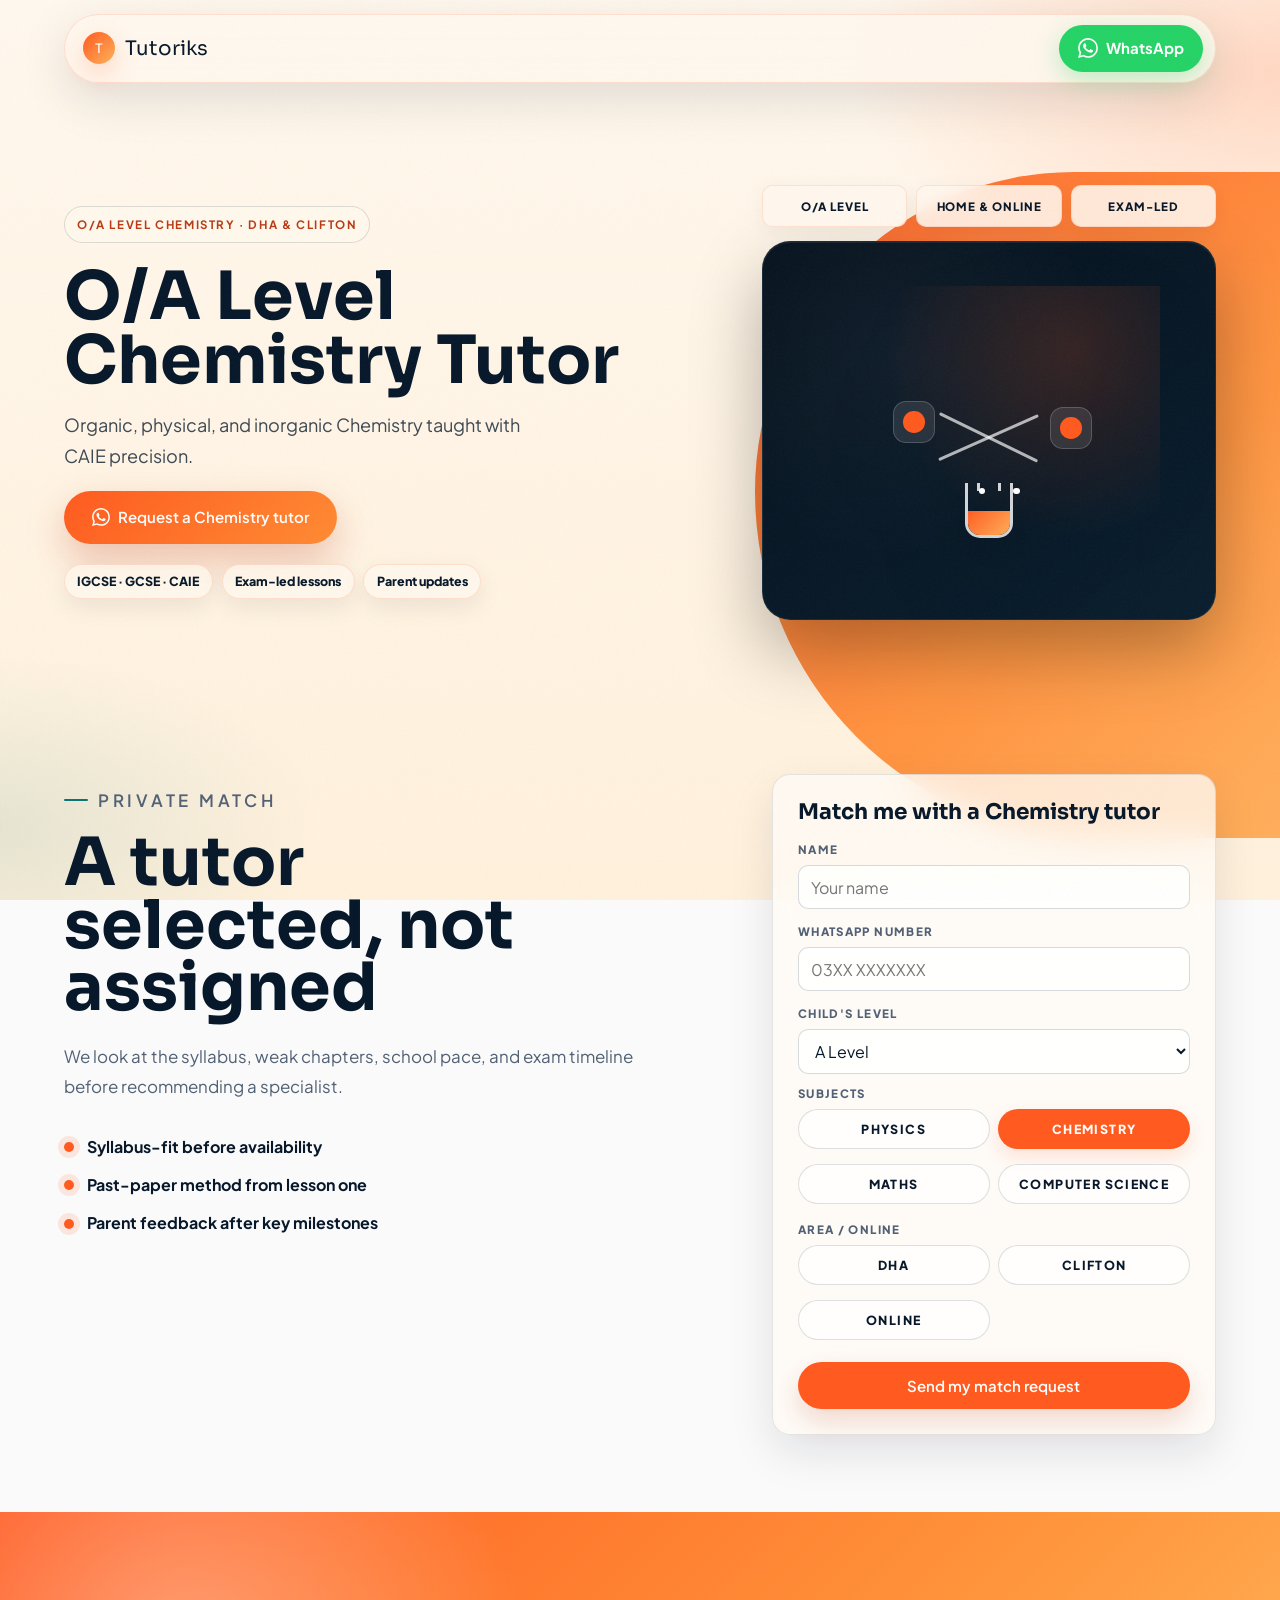
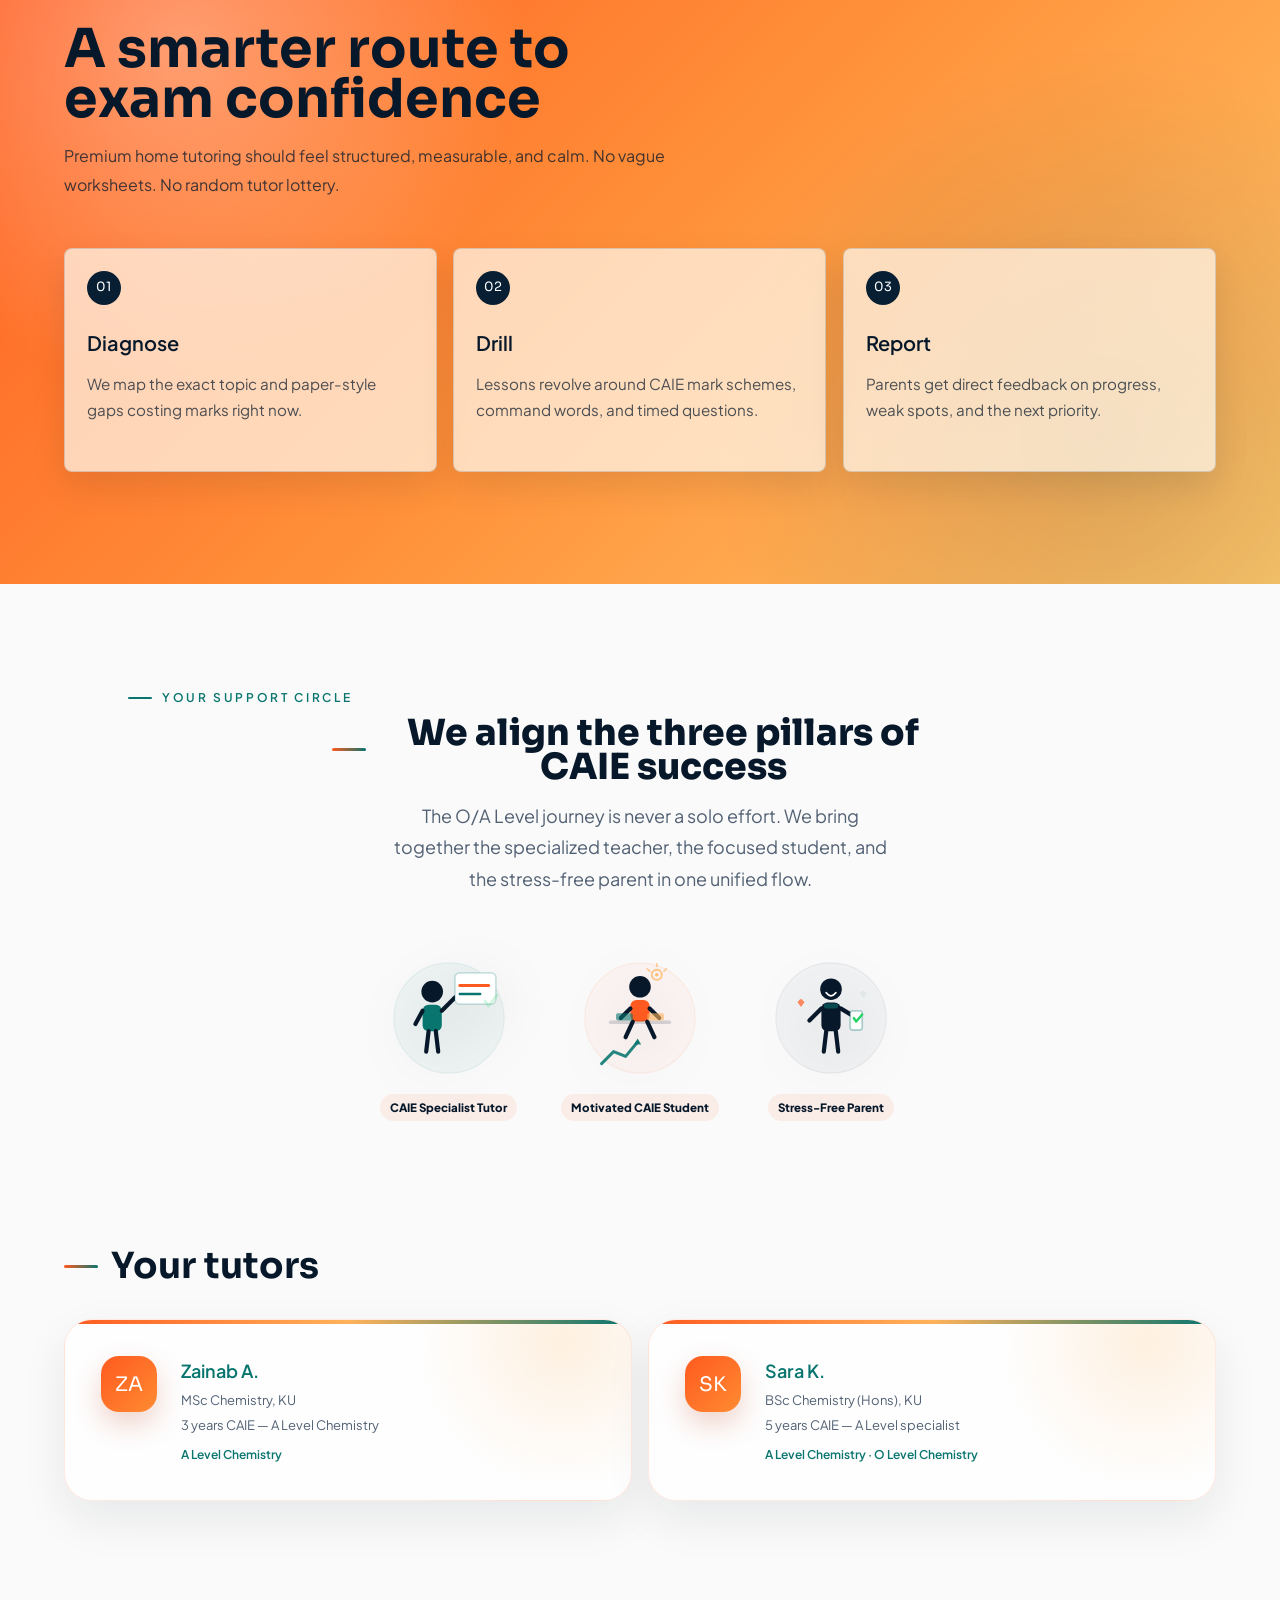
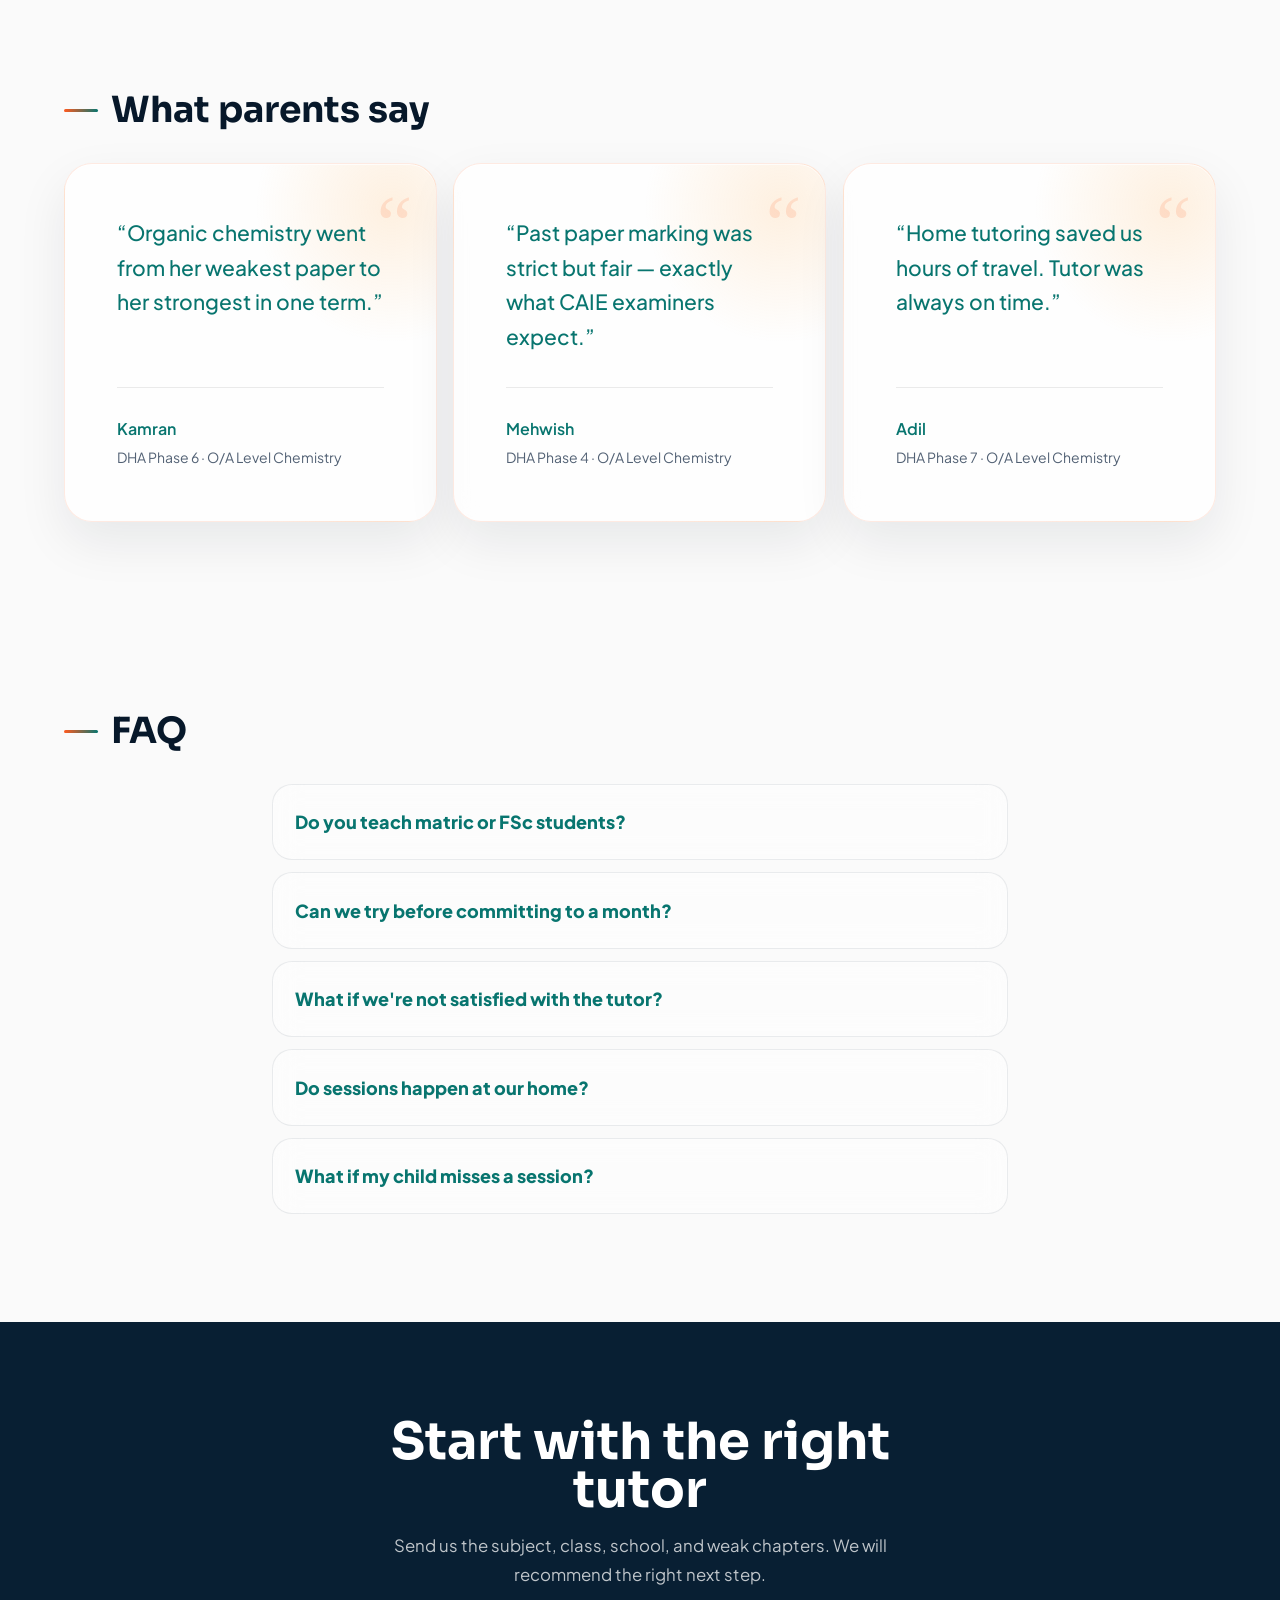
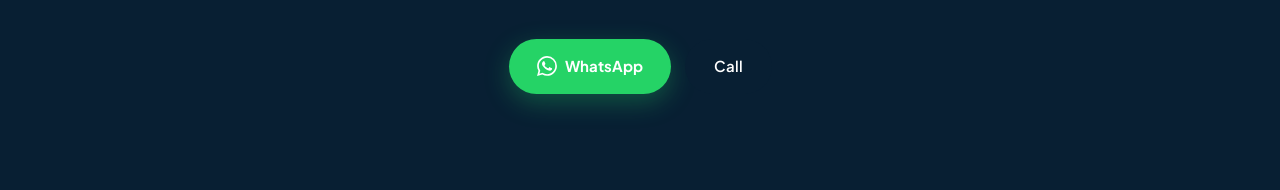
==== Project/lp/a-level-chemistry-dha/index.html @ a2e53290 "Add files via upload" ====
<!DOCTYPE html>
<html lang="en">
<head>
<meta charset="UTF-8">
<meta name="viewport" content="width=device-width, initial-scale=1.0, viewport-fit=cover">
<meta name="description" content="Cambridge-specialist home tutors for DHA and Clifton. Trial session available.">
<meta name="robots" content="noindex, nofollow">
<meta name="theme-color" content="#FF7A2F">
<title>O/A Level Chemistry Tutor in DHA &amp; Clifton | Tutoriks</title>
<link rel="preconnect" href="https://fonts.googleapis.com">
<link rel="preconnect" href="https://fonts.gstatic.com" crossorigin>
<link rel="preload" href="../../styles.css" as="style" fetchpriority="high">
<link rel="stylesheet" href="../../styles.css">
<link rel="preload" href="../../landing.css" as="style">
<link rel="stylesheet" href="../../landing.css">
<link rel="preload" as="style" href="https://fonts.googleapis.com/css2?family=Plus+Jakarta+Sans:wght@400;600;700&family=Sora:wght@700;800&display=swap">
<link rel="stylesheet" href="https://fonts.googleapis.com/css2?family=Plus+Jakarta+Sans:wght@400;600;700&family=Sora:wght@700;800&display=swap" media="print" onload="this.media='all'">
<noscript><link rel="stylesheet" href="https://fonts.googleapis.com/css2?family=Plus+Jakarta+Sans:wght@400;600;700&family=Sora:wght@700;800&display=swap"></noscript>
<script type="application/ld+json" id="schemaJson"></script>
</head>
<body class="lp" data-lp="a-level-chemistry-dha">

<header class="lp-header">
  <a href="../../Main.html">Tutoriks</a>
  <a href="#" class="btn btn-pill-white btn-wa-icon" data-wa><svg viewBox="0 0 24 24" xmlns="http://www.w3.org/2000/svg" width="18" height="18" fill="white" aria-hidden="true"><path d="M17.472 14.382c-.297-.149-1.758-.867-2.03-.967-.273-.099-.471-.148-.67.15-.197.297-.767.966-.94 1.164-.173.199-.347.223-.644.075-.297-.15-1.255-.463-2.39-1.475-.883-.788-1.48-1.761-1.653-2.059-.173-.297-.018-.458.13-.606.134-.133.298-.347.446-.52.149-.174.198-.298.298-.497.099-.198.05-.371-.025-.52-.075-.149-.669-1.612-.916-2.207-.242-.579-.487-.5-.669-.51-.173-.008-.371-.01-.57-.01-.198 0-.52.074-.792.372-.272.297-1.04 1.016-1.04 2.479 0 1.462 1.065 2.875 1.213 3.074.149.198 2.096 3.2 5.077 4.487.709.306 1.262.489 1.694.625.712.227 1.36.195 1.871.118.571-.085 1.758-.719 2.006-1.413.248-.694.248-1.289.173-1.413-.074-.124-.272-.198-.57-.347m-5.421 7.403h-.004a9.87 9.87 0 01-5.031-1.378l-.361-.214-3.741.982.998-3.648-.235-.374a9.86 9.86 0 01-1.51-5.26c.001-5.45 4.436-9.884 9.888-9.884 2.64 0 5.122 1.03 6.988 2.898a9.825 9.825 0 012.893 6.994c-.003 5.45-4.437 9.884-9.885 9.884m8.413-18.297A11.815 11.815 0 0012.05 0C5.495 0 .16 5.335.157 11.892c0 2.096.547 4.142 1.588 5.945L.057 24l6.305-1.654a11.882 11.882 0 005.683 1.448h.005c6.554 0 11.89-5.335 11.893-11.893a11.821 11.821 0 00-3.48-8.413Z"/></svg> WhatsApp</a>
</header>

<section class="lp-hero">
  <div class="lp-hero-art" aria-hidden="true">
    <div class="lp-hero-metrics"><span>O/A Level</span><span>Home &amp; Online</span><span>Exam-led</span></div>
    <div class="lp-hero-art-card">
    <span class="lp-hero-studio lp-hero-studio--chemistry">
      <span class="studio-board">
        <span class="chem-card chem-card--one"></span>
        <span class="chem-card chem-card--two"></span>
        <span class="chem-bond-line chem-bond-line--one"></span>
        <span class="chem-bond-line chem-bond-line--two"></span>
        <span class="chem-flask-modern"><span></span></span>
        <span class="chem-bubble-modern chem-bubble-modern--one"></span>
        <span class="chem-bubble-modern chem-bubble-modern--two"></span>
    </span>
  </div>
    </span>
  </div>
  <div class="lp-hero-copy">
  <p class="lp-kicker">O/A Level Chemistry · DHA &amp; Clifton</p>
  <h1>O/A Level Chemistry Tutor</h1>
  <p class="lede">Organic, physical, and inorganic Chemistry taught with CAIE precision.</p>
  <a href="#" class="btn btn-whatsapp" data-wa>Request a Chemistry tutor</a>
  <ul class="trust-bullets">
    <li>IGCSE · GCSE · CAIE</li>
    <li>Exam-led lessons</li>
    <li>Parent updates</li>
  </ul>
  </div>
</section>

<div class="container lp-match">
  <div class="lp-match-copy">
    <p class="eyebrow">Private match</p>
    <h2>A tutor selected, not assigned</h2>
    <p>We look at the syllabus, weak chapters, school pace, and exam timeline before recommending a specialist.</p>
    <div class="lp-signal-list">
      <span>Syllabus-fit before availability</span>
      <span>Past-paper method from lesson one</span>
      <span>Parent feedback after key milestones</span>
    </div>
  </div>
  <form class="lead-form" id="leadForm" aria-label="Get matched">
    <h2>Match me with a Chemistry tutor</h2>
    <label for="name">Name</label>
    <input type="text" id="name" name="name" required autocomplete="name" placeholder="Your name">
    <label for="phone">WhatsApp number</label>
    <input type="tel" id="phone" name="phone" required autocomplete="tel" placeholder="03XX XXXXXXX">
    <label for="level">Child's level</label>
    <select id="level" name="level" required>
      <option value="">Select level</option>
      <option value="O Level">O Level</option>
      <option value="A Level" selected>A Level</option>
    </select>
    <label for="subject">Subject</label>
    <input type="text" id="subject" name="subject" value="O/A Level Chemistry" readonly autocomplete="off">
    <label for="service_area">Area</label>
    <input type="text" id="service_area" name="service_area" value="DHA" readonly autocomplete="off">
    <button type="submit" class="btn btn-whatsapp">Send my match request</button>
  </form>
</div>

<section class="lp-method">
  <div class="lp-method-inner">
    <h2>A smarter route to exam confidence</h2>
    <p>Premium home tutoring should feel structured, measurable, and calm. No vague worksheets. No random tutor lottery.</p>
    <div class="lp-method-grid">
      <article class="lp-method-card"><span>01</span><h3>Diagnose</h3><p>We map the exact topic and paper-style gaps costing marks right now.</p></article>
      <article class="lp-method-card"><span>02</span><h3>Drill</h3><p>Lessons revolve around CAIE mark schemes, command words, and timed questions.</p></article>
      <article class="lp-method-card"><span>03</span><h3>Report</h3><p>Parents get direct feedback on progress, weak spots, and the next priority.</p></article>
    </div>
  </div>
</section>


  <section class="lp-section lp-team-trust" style="padding-bottom: 0;">
    <div class="container center">
      <p class="eyebrow" style="text-align: center; margin-bottom: 0.5rem;">Your Support Circle</p>
      <h2 class="display display--section-sm" style="text-align: center; max-width: 22ch; margin: 0 auto 1rem;">We align the three pillars of CAIE success</h2>
      <p class="lede" style="text-align: center; max-width: 32rem; margin: 0 auto;">The O/A Level journey is never a solo effort. We bring together the specialized teacher, the focused student, and the stress-free parent in one unified flow.</p>
      
      <!-- Beautiful Animated SVG Character Lineup -->
      <div class="lp-character-lineup">
        <div class="char-wrapper char-tutor">
          <svg class="char-svg char-svg--tutor" viewBox="0 0 100 100" xmlns="http://www.w3.org/2000/svg">
  <circle cx="50" cy="50" r="46" fill="rgba(8,117,111,0.05)" stroke="rgba(8,117,111,0.08)" stroke-width="1"/>
  <!-- Head -->
  <circle cx="36" cy="28" r="9" fill="#07182A"/>
  <!-- Body -->
  <rect x="28" y="39" width="16" height="22" rx="5" fill="#08756F"/>
  <!-- Legs -->
  <line x1="33" y1="61" x2="31" y2="78" stroke="#07182A" stroke-width="3.5" stroke-linecap="round"/>
  <line x1="39" y1="61" x2="41" y2="78" stroke="#07182A" stroke-width="3.5" stroke-linecap="round"/>
  <!-- Left arm relaxed -->
  <line x1="28" y1="44" x2="22" y2="55" stroke="#07182A" stroke-width="3.5" stroke-linecap="round"/>
  <!-- Right arm pointing at board -->
  <line x1="44" y1="44" x2="55" y2="33" stroke="#07182A" stroke-width="3.5" stroke-linecap="round"/>
  <!-- Floating whiteboard -->
  <rect x="55" y="15" width="34" height="26" rx="4" fill="white" stroke="rgba(8,117,111,0.2)" stroke-width="1.5">
    <animate attributeName="y" values="15;12;15" dur="4s" repeatCount="indefinite"/>
  </rect>
  <!-- Writing line 1 animating -->
  <line x1="59" y1="23" x2="59" y2="23" stroke="#FF5A1F" stroke-width="2.5" stroke-linecap="round">
    <animate attributeName="x2" values="59;83;83;59" dur="3s" repeatCount="indefinite"/>
  </line>
  <!-- Writing line 2 animating -->
  <line x1="59" y1="30" x2="59" y2="30" stroke="#08756F" stroke-width="2" stroke-linecap="round">
    <animate attributeName="x2" values="59;76;76;59" dur="4s" repeatCount="indefinite"/>
  </line>
  <!-- Checkmark appearing -->
  <path d="M80,36 L83,40 L90,31" fill="none" stroke="#25D366" stroke-width="2.5" stroke-linecap="round" stroke-linejoin="round">
    <animate attributeName="opacity" values="0;0;0;1;1;0" dur="4s" repeatCount="indefinite"/>
  </path>
</svg>
          <span class="char-label">CAIE Specialist Tutor</span>
        </div>
        <div class="char-wrapper char-student">
          <svg class="char-svg char-svg--student" viewBox="0 0 100 100" xmlns="http://www.w3.org/2000/svg">
  <circle cx="50" cy="50" r="46" fill="rgba(255,90,31,0.04)" stroke="rgba(255,90,31,0.08)" stroke-width="1"/>
  <!-- Head -->
  <circle cx="50" cy="24" r="9" fill="#07182A"/>
  <!-- Body sitting -->
  <rect x="42" y="35" width="16" height="18" rx="5" fill="#FF5A1F"/>
  <!-- Seated legs -->
  <path d="M44,53 L38,66" stroke="#07182A" stroke-width="3.5" stroke-linecap="round" fill="none"/>
  <path d="M56,53 L62,66" stroke="#07182A" stroke-width="3.5" stroke-linecap="round" fill="none"/>
  <!-- Arms to desk -->
  <line x1="42" y1="42" x2="34" y2="50" stroke="#07182A" stroke-width="3.5" stroke-linecap="round"/>
  <line x1="58" y1="42" x2="66" y2="50" stroke="#07182A" stroke-width="3.5" stroke-linecap="round"/>
  <!-- Desk surface -->
  <rect x="24" y="52" width="52" height="3" rx="1.5" fill="#07182A" opacity="0.15"/>
  <!-- Book on desk -->
  <rect x="30" y="46" width="14" height="6" rx="1.5" fill="#08756F" opacity="0.6"/>
  <rect x="56" y="46" width="14" height="6" rx="1.5" fill="#FFB25A" opacity="0.6"/>
  <!-- Rising graph arrow -->
  <path d="M18,88 L28,78 L38,82 L48,70" fill="none" stroke="#08756F" stroke-width="2.5" stroke-linecap="round" stroke-linejoin="round">
    <animate attributeName="opacity" values="0.3;1;0.3" dur="3s" repeatCount="indefinite"/>
  </path>
  <polygon points="48,67 51,72 45,72" fill="#08756F">
    <animate attributeName="opacity" values="0.3;1;0.3" dur="3s" repeatCount="indefinite"/>
  </polygon>
  <!-- Lightbulb spark above head -->
  <circle cx="64" cy="14" r="4" fill="none" stroke="#FFB25A" stroke-width="1.5">
    <animate attributeName="r" values="3;5;3" dur="2.5s" repeatCount="indefinite"/>
    <animate attributeName="opacity" values="0.3;1;0.3" dur="2.5s" repeatCount="indefinite"/>
  </circle>
  <circle cx="64" cy="14" r="1.5" fill="#FFB25A">
    <animate attributeName="opacity" values="0.5;1;0.5" dur="2.5s" repeatCount="indefinite"/>
  </circle>
  <!-- Tiny sparkle rays -->
  <line x1="64" y1="7" x2="64" y2="5" stroke="#FFB25A" stroke-width="1.5" stroke-linecap="round">
    <animate attributeName="opacity" values="0;1;0" dur="2.5s" repeatCount="indefinite"/>
  </line>
  <line x1="70" y1="11" x2="72" y2="9" stroke="#FFB25A" stroke-width="1.5" stroke-linecap="round">
    <animate attributeName="opacity" values="0;1;0" dur="2.5s" repeatCount="indefinite"/>
  </line>
  <line x1="58" y1="11" x2="56" y2="9" stroke="#FFB25A" stroke-width="1.5" stroke-linecap="round">
    <animate attributeName="opacity" values="0;1;0" dur="2.5s" repeatCount="indefinite"/>
  </line>
</svg>
          <span class="char-label">Motivated CAIE Student</span>
        </div>
        <div class="char-wrapper char-parent">
          <svg class="char-svg char-svg--parent" viewBox="0 0 100 100" xmlns="http://www.w3.org/2000/svg">
  <circle cx="50" cy="50" r="46" fill="rgba(8,31,51,0.04)" stroke="rgba(8,31,51,0.06)" stroke-width="1"/>
  <!-- Head -->
  <circle cx="50" cy="26" r="9" fill="#07182A"/>
  <!-- Smile -->
  <path d="M46,29 Q50,34 54,29" fill="none" stroke="white" stroke-width="1.5" stroke-linecap="round"/>
  <!-- Body -->
  <rect x="42" y="37" width="16" height="24" rx="5" fill="#07182A"/>
  <!-- Legs -->
  <line x1="46" y1="61" x2="44" y2="78" stroke="#07182A" stroke-width="3.5" stroke-linecap="round"/>
  <line x1="54" y1="61" x2="56" y2="78" stroke="#07182A" stroke-width="3.5" stroke-linecap="round"/>
  <!-- Left arm relaxed -->
  <line x1="42" y1="42" x2="32" y2="52" stroke="#07182A" stroke-width="3.5" stroke-linecap="round"/>
  <!-- Right arm holding phone -->
  <line x1="58" y1="42" x2="68" y2="48" stroke="#07182A" stroke-width="3.5" stroke-linecap="round"/>
  <!-- Phone in hand -->
  <rect x="66" y="44" width="10" height="16" rx="2" fill="white" stroke="rgba(8,117,111,0.3)" stroke-width="1.5"/>
  <!-- Phone notification checkmark -->
  <path d="M69,50 L71,53 L76,47" fill="none" stroke="#25D366" stroke-width="2" stroke-linecap="round" stroke-linejoin="round">
    <animate attributeName="opacity" values="0;1;1;0" dur="3s" repeatCount="indefinite"/>
  </path>
  <!-- Floating heart rising -->
  <path d="M22,42 L23,41 Q25,38 27,41 L28,42 L25,46 Z" fill="#FF5A1F" opacity="0">
    <animate attributeName="opacity" values="0;0.8;0" dur="4s" repeatCount="indefinite"/>
    <animateTransform attributeName="transform" type="translate" values="0,0;0,-12" dur="4s" repeatCount="indefinite"/>
  </path>
  <!-- Second floating heart staggered -->
  <path d="M74,30 L75,29 Q77,26 79,29 L80,30 L77,34 Z" fill="#08756F" opacity="0">
    <animate attributeName="opacity" values="0;0.6;0" dur="5s" begin="1.5s" repeatCount="indefinite"/>
    <animateTransform attributeName="transform" type="translate" values="0,0;0,-10" dur="5s" begin="1.5s" repeatCount="indefinite"/>
  </path>
  <!-- Calm breathing animation on body -->
  <rect x="44" y="38" width="12" height="4" rx="2" fill="#08756F" opacity="0.5">
    <animate attributeName="opacity" values="0.3;0.6;0.3" dur="3s" repeatCount="indefinite"/>
  </rect>
</svg>
          <span class="char-label">Stress-Free Parent</span>
        </div>
      </div>
    </div>
  </section>

<section class="lp-section">
  <h2>Your tutors</h2>
  <div class="tutor-grid" id="lpTutors">
    <article class="tutor-card"><div class="tutor-avatar" aria-hidden="true">CA</div><div><h3>CAIE subject specialist</h3><p class="meta">Cambridge-focused home tutor</p><p class="meta">Matched to syllabus, area, and exam timeline</p><p class="subjects">Past papers · Weak-topic repair · Parent feedback</p></div></article>
    <article class="tutor-card"><div class="tutor-avatar" aria-hidden="true">EX</div><div><h3>Exam method coach</h3><p class="meta">Paper technique and mark-scheme training</p><p class="meta">Structured practice for mocks and final exams</p><p class="subjects">CAIE command words · Timed drills · Progress plan</p></div></article>
  </div>
</section>

<section class="lp-section">
  <h2>What parents say</h2>
  <div class="testimonial-grid" id="lpTestimonials">
    <article class="t-card"><p>“The lessons were structured around the exact papers, not generic tuition. We knew what was improving every week.”</p><footer><strong>DHA parent</strong>Cambridge O/A Level</footer></article>
    <article class="t-card"><p>“The tutor was professional, punctual, and honest about weak areas. The past-paper method made the biggest difference.”</p><footer><strong>Clifton parent</strong>CAIE home tutoring</footer></article>
  </div>
</section>

<section class="lp-section" id="faq">
  <h2>FAQ</h2>
  <div class="faq-list" id="faqList">
    <details><summary>Do you only teach Cambridge students?</summary><div class="faq-a">Yes. Tutoriks focuses on Cambridge O and A Level students.</div></details>
    <details><summary>Do sessions happen at home or online?</summary><div class="faq-a">Both. Home visits are available in DHA and Clifton. Online sessions are available for students anywhere in Pakistan and abroad.</div></details>
    <details><summary>What happens if the tutor is not the right fit?</summary><div class="faq-a">We replace the tutor quickly and keep the process straightforward.</div></details>
  </div>
</section>

<footer class="lp-footer">
  <div class="lp-footer-inner">
    <h2>Start with the right tutor</h2>
    <p>Send us the subject, class, school, and weak chapters. We will recommend the right next step.</p>
    <div class="hero-actions">
    <a href="#" class="btn btn-pill-white btn-wa-icon" data-wa><svg viewBox="0 0 24 24" xmlns="http://www.w3.org/2000/svg" width="18" height="18" fill="white" aria-hidden="true"><path d="M17.472 14.382c-.297-.149-1.758-.867-2.03-.967-.273-.099-.471-.148-.67.15-.197.297-.767.966-.94 1.164-.173.199-.347.223-.644.075-.297-.15-1.255-.463-2.39-1.475-.883-.788-1.48-1.761-1.653-2.059-.173-.297-.018-.458.13-.606.134-.133.298-.347.446-.52.149-.174.198-.298.298-.497.099-.198.05-.371-.025-.52-.075-.149-.669-1.612-.916-2.207-.242-.579-.487-.5-.669-.51-.173-.008-.371-.01-.57-.01-.198 0-.52.074-.792.372-.272.297-1.04 1.016-1.04 2.479 0 1.462 1.065 2.875 1.213 3.074.149.198 2.096 3.2 5.077 4.487.709.306 1.262.489 1.694.625.712.227 1.36.195 1.871.118.571-.085 1.758-.719 2.006-1.413.248-.694.248-1.289.173-1.413-.074-.124-.272-.198-.57-.347m-5.421 7.403h-.004a9.87 9.87 0 01-5.031-1.378l-.361-.214-3.741.982.998-3.648-.235-.374a9.86 9.86 0 01-1.51-5.26c.001-5.45 4.436-9.884 9.888-9.884 2.64 0 5.122 1.03 6.988 2.898a9.825 9.825 0 012.893 6.994c-.003 5.45-4.437 9.884-9.885 9.884m8.413-18.297A11.815 11.815 0 0012.05 0C5.495 0 .16 5.335.157 11.892c0 2.096.547 4.142 1.588 5.945L.057 24l6.305-1.654a11.882 11.882 0 005.683 1.448h.005c6.554 0 11.89-5.335 11.893-11.893a11.821 11.821 0 00-3.48-8.413Z"/></svg> WhatsApp</a>
    <a href="#" class="btn btn-ghost" data-phone>Call</a>
  </div>
  </div>
</footer>

<div class="lp-sticky-wa">
  <a href="#" class="btn btn-whatsapp" data-wa aria-label="WhatsApp">WhatsApp</a>
</div>

<script src="../../site-config.js" defer></script>
<script src="../../main.js" defer></script>
</body>
</html>
---- Project/styles.css ----
/* Tutoriks — premium minimalist 2026 palette */
:root {
  --cream: #FAFAFA;
  --cream-deep: #F3F4F6;
  --cream-band: #E5E7EB;
  --surface: #FFFFFF;
  --ink: #07182A;
  --ink-muted: #52616D;
  --ink-soft: #7E8A93;
  --teal: #08756F;
  --teal-deep: #081F33;
  --teal-light: #22A59A;
  --teal-soft: rgba(8, 117, 111, 0.1);
  --sand: #F9FAFB;
  --sand-deep: #F3F4F6;
  --warm-accent: #FF5A1F;
  --warm-accent-deep: #B93A14;
  --shadow-sm: 0 4px 20px rgba(7, 24, 42, 0.05);
  --shadow-md: 0 16px 40px rgba(7, 24, 42, 0.08);
  --shadow-lg: 0 32px 80px rgba(7, 24, 42, 0.12);
  /* Legacy names — same variable names, new values */
  --blue: var(--teal);
  --blue-deep: var(--teal-deep);
  --blue-mid: var(--teal);
  --blue-light: var(--teal-light);
  --blue-surface: var(--surface);
  --blue-surface-hover: var(--surface);
  --white: #ffffff;
  --white-70: var(--ink-muted);
  --white-40: var(--ink-soft);
  --white-12: rgba(255, 255, 255, 0.12);
  --white-06: rgba(255, 255, 255, 0.06);
  --gold: var(--warm-accent);
  --gold-light: rgba(255, 90, 31, 0.16);
  --wa: #168A57;
  --wa-hover: #0F7448;
  --ink-on-white: var(--teal);
  --ink-muted: #526174;
  --text: var(--ink);
  --text-muted: var(--ink-muted);
  --bg: var(--cream);
  --bg-alt: var(--cream-deep);
  --font-display: 'Sora', system-ui, -apple-system, BlinkMacSystemFont, 'Segoe UI', sans-serif;
  --font-body: 'Plus Jakarta Sans', system-ui, -apple-system, BlinkMacSystemFont, 'Segoe UI', sans-serif;
  --max: 1240px;
  --px: clamp(1.5rem, 6vw, 4rem);
  --section: clamp(7rem, 15vw, 12rem);
  --marquee-pad: clamp(2rem, 5vw, 3.5rem);
  --flow-lg: clamp(3.5rem, 8vw, 7rem);
  --flow-md: clamp(2rem, 5vw, 4rem);
  --radius: 12px;
  --radius-pill: 999px;
  --radius-card: 16px;
  --radius-feature: clamp(20px, 3vw, 28px);
  --hairline: rgba(8, 31, 51, 0.08);
}

*, *::before, *::after { box-sizing: border-box; margin: 0; padding: 0; }
html {
  scroll-behavior: smooth;
  -webkit-text-size-adjust: 100%;
  overflow-x: clip;
}

h1, h2, h3 {
  text-rendering: optimizeLegibility;
  -webkit-font-smoothing: antialiased;
}

body {
  font-family: var(--font-body);
  background: var(--bg);
  color: var(--text);
  line-height: 1.65;
  font-size: 16px;
  -webkit-font-smoothing: antialiased;
  text-rendering: optimizeSpeed;
  position: relative;
  overflow-x: clip;
}

body::before {
  content: '';
  position: fixed;
  inset: 0;
  pointer-events: none;
  z-index: 0;
  background:
    radial-gradient(ellipse 58% 42% at 100% 8%, rgba(255, 90, 31, 0.05) 0%, transparent 58%),
    radial-gradient(ellipse 42% 32% at 0% 92%, rgba(8, 117, 111, 0.03) 0%, transparent 60%),
    linear-gradient(180deg, #FFFFFF 0%, #FAFAFA 100%);
}

body::after {
  content: '';
  position: fixed;
  inset: 0;
  pointer-events: none;
  z-index: 9998;
  opacity: 0.035;
  background-image: url("data:image/svg+xml,%3Csvg viewBox='0 0 512 512' xmlns='http://www.w3.org/2000/svg'%3E%3Cfilter id='n'%3E%3CfeTurbulence type='fractalNoise' baseFrequency='0.75' numOctaves='4' stitchTiles='stitch'/%3E%3C/filter%3E%3Crect width='100%25' height='100%25' filter='url(%23n)' opacity='0.8'/%3E%3C/svg%3E");
}

main { position: relative; z-index: 1; }

img { max-width: 100%; display: block; }
a { color: inherit; text-decoration: none; }

.container {
  width: min(calc(100% - (var(--px) * 2)), var(--max));
  margin: 0 auto;
  padding: 0;
}
.section { padding: var(--section) 0; position: relative; }
.section--alt {
  background:
    radial-gradient(ellipse 42% 70% at 0% 18%, rgba(255, 90, 31, 0.08), transparent 60%),
    radial-gradient(ellipse 42% 70% at 100% 82%, rgba(8, 117, 111, 0.08), transparent 62%),
    rgba(255, 242, 222, 0.78);
  border-top: 1px solid rgba(255, 90, 31, 0.12);
  border-bottom: 1px solid rgba(8, 31, 51, 0.08);
}
.section-head {
  max-width: 40rem;
  margin-bottom: clamp(2.5rem, 5vw, 4rem);
  position: relative;
  z-index: 2;
}
.section-head.center { margin-left: auto; margin-right: auto; text-align: center; }

.display {
  font-family: var(--font-display);
  font-weight: 800;
  text-transform: none;
  letter-spacing: 0;
  line-height: 0.98;
  color: var(--text);
}
h1.display {
  font-size: clamp(2.75rem, 9vw, 5.5rem);
  line-height: 0.92;
}
h2.display {
  font-size: clamp(2rem, 6vw, 3.75rem);
  line-height: 0.95;
}
/* Section titles — Framer-scale hierarchy */
.display--section {
  font-size: clamp(2rem, 5.5vw, 3.25rem);
  line-height: 0.95;
  letter-spacing: 0;
}
.display--section-sm {
  font-size: clamp(1.5rem, 4vw, 2.25rem);
  line-height: 0.98;
}
.section-head.center .display--section,
.section-head.center .display--section-sm {
  max-width: 16ch;
  margin-left: auto;
  margin-right: auto;
}
.section-head .lede {
  margin-top: clamp(1rem, 2.5vw, 1.5rem);
}
h3 { font-family: var(--font-body); font-weight: 600; font-size: 1.125rem; }

.eyebrow {
  display: inline-flex;
  align-items: center;
  gap: 10px;
  font-size: 0.75rem;
  font-weight: 600;
  letter-spacing: 0.22em;
  text-transform: uppercase;
  color: var(--teal);
  margin-bottom: clamp(1rem, 2.5vw, 1.5rem);
}
.eyebrow::before {
  content: '';
  display: inline-block;
  width: 24px;
  height: 2px;
  background: var(--teal);
  border-radius: 2px;
}

.lede {
  font-size: clamp(1rem, 2vw, 1.125rem);
  color: var(--text-muted);
  max-width: 28rem;
  line-height: 1.75;
  font-weight: 400;
}
.hero .lede {
  font-size: clamp(1.0625rem, 2.2vw, 1.25rem);
  font-weight: 400;
  color: var(--text-muted);
  max-width: 32rem;
  line-height: 1.65;
}
.hero .display, .hero .lede {
  color: var(--ink) !important;
}

/* Scroll reveal */
.reveal {
  opacity: 0;
  transform: translateY(20px);
  transition: opacity 0.55s ease, transform 0.55s ease;
}
.reveal.visible {
  opacity: 1;
  transform: none;
}

/* Header */
.site-header {
  position: fixed;
  top: 18px;
  left: 0;
  right: 0;
  z-index: 100;
  padding: 0 var(--px);
  background: transparent;
  border-bottom: 0;
  transition: transform 0.3s ease;
}
.site-header.scrolled {
  background: transparent;
  box-shadow: none;
  transform: translateY(-3px);
}
.site-header nav {
  max-width: var(--max);
  margin: 0 auto;
  display: flex;
  align-items: center;
  justify-content: space-between;
  gap: 16px;
  min-height: 74px;
  padding: 10px 12px 10px 18px;
  border: 1px solid rgba(255, 90, 31, 0.18);
  border-radius: 999px;
  background: rgba(255, 248, 238, 0.84);
  box-shadow: 0 18px 60px rgba(7, 24, 42, 0.13);
  backdrop-filter: blur(22px) saturate(1.45);
  -webkit-backdrop-filter: blur(22px) saturate(1.45);
}
.nav-brand { display: flex; align-items: center; gap: 14px; }
.nav-logo {
  display: inline-flex;
  align-items: center;
  gap: 0.65rem;
  font-family: var(--font-display);
  font-size: clamp(1.35rem, 3vw, 1.7rem);
  letter-spacing: 0;
  color: var(--text);
  line-height: 1;
}
.nav-logo::before {
  content: 'T';
  display: inline-grid;
  place-items: center;
  width: 2.35rem;
  height: 2.35rem;
  border-radius: 50%;
  color: var(--white);
  background: linear-gradient(135deg, var(--warm-accent), #FFB25A);
  box-shadow: 0 10px 26px rgba(255, 90, 31, 0.26);
  font-size: 1rem;
}
.nav-tagline {
  font-size: 0.7rem;
  font-weight: 800;
  color: var(--warm-accent-deep);
  max-width: none;
  line-height: 1;
  padding: 0.65rem 0.8rem;
  border: 1px solid rgba(255, 90, 31, 0.18);
  border-radius: 999px;
  background: rgba(255, 90, 31, 0.08);
  text-transform: uppercase;
  letter-spacing: 0.08em;
}
.nav-right { display: flex; align-items: center; gap: 12px; }
.nav-links {
  display: flex;
  align-items: center;
  gap: 4px;
  padding: 4px;
  border-radius: 999px;
  background: rgba(255, 255, 255, 0.55);
}
.nav-links a {
  font-size: 0.875rem;
  font-weight: 700;
  color: var(--teal-deep);
  padding: 9px 14px;
  border-radius: var(--radius-pill);
  transition: color 0.2s, background 0.2s;
}
.nav-links a:hover { color: var(--warm-accent-deep); background: rgba(255, 90, 31, 0.12); }
.site-header .btn-pill-white {
  min-height: 48px;
  padding: 12px 22px;
}

.nav-toggle {
  display: none;
  flex-direction: column;
  gap: 6px;
  background: none;
  border: none;
  cursor: pointer;
  padding: 8px;
  align-items: center;
}
.nav-toggle-label { font-size: 0.875rem; font-weight: 500; color: var(--text); }
.nav-toggle-bars { display: flex; flex-direction: column; gap: 5px; width: 28px; }
.nav-toggle-bars span {
  display: block;
  height: 3px;
  background: var(--text);
  border-radius: 3px;
}
.nav-toggle-bars span:nth-child(1) { transform: rotate(-2deg); }
.nav-toggle-bars span:nth-child(2) { transform: rotate(1deg); width: 90%; margin-left: auto; }
.nav-toggle-bars span:nth-child(3) { transform: rotate(-1deg); width: 85%; }

/* Buttons */
.btn {
  display: inline-flex;
  align-items: center;
  justify-content: center;
  gap: 8px;
  font-family: var(--font-body);
  font-weight: 600;
  font-size: 0.9375rem;
  border: none;
  cursor: pointer;
  border-radius: var(--radius-pill);
  padding: 14px 28px;
  min-height: 48px;
  transition: transform 0.2s, box-shadow 0.2s, background 0.2s;
}
.btn:active { transform: scale(0.97); }
.btn-pill-white {
  background: #25D366;
  color: #ffffff;
  font-weight: 700;
  border: none;
  box-shadow: 0 8px 26px rgba(37, 211, 102, 0.30);
  letter-spacing: 0;
}
.btn-pill-white:hover {
  background: #1EB855;
  box-shadow: 0 14px 36px rgba(37, 211, 102, 0.40);
  transform: translateY(-1px);
}
.btn-pill-white svg { fill: #ffffff; }
.btn-ghost {
  background: var(--teal-deep);
  color: var(--white);
  border: 1px solid transparent;
}
.btn-ghost:hover { background: #041522; border-color: var(--hairline); }
.btn-whatsapp {
  background: #25D366;
  color: var(--white);
  box-shadow: 0 14px 34px rgba(37, 211, 102, 0.28);
}
.btn-whatsapp:hover {
  background: #1EB855;
  box-shadow: 0 18px 40px rgba(37, 211, 102, 0.38);
  transform: translateY(-1px);
}
.btn-whatsapp svg { width: 18px; height: 18px; }

/* Green WA button — used on main CTAs */
.btn-wa-green {
  background: #25D366;
  color: #ffffff;
  font-weight: 700;
  border: none;
  box-shadow: 0 8px 26px rgba(37, 211, 102, 0.30);
}
.btn-wa-green:hover {
  background: #1EB855;
  box-shadow: 0 14px 36px rgba(37, 211, 102, 0.40);
  transform: translateY(-1px);
}
.btn-wa-green svg { fill: #ffffff; }

/* WhatsApp logo for buttons */
.btn-wa-icon {
  display: inline-flex;
  align-items: center;
  gap: 8px;
}
.btn-wa-icon svg {
  width: 20px;
  height: 20px;
  fill: currentColor;
}
.btn-on-dark { background: var(--teal); color: var(--white); font-weight: 700; }
.btn-hero-primary {
  background: linear-gradient(135deg, var(--warm-accent), #FF923A 58%, #FFB25A);
  color: var(--white);
  font-weight: 800;
  box-shadow: 0 18px 44px rgba(255, 90, 31, 0.28);
}
.btn-hero-primary:hover {
  transform: translateY(-2px);
  box-shadow: 0 24px 56px rgba(255, 90, 31, 0.34);
}
.btn-hero-secondary {
  background: rgba(7, 24, 42, 0.08);
  color: var(--teal-deep);
  border: 1.5px solid rgba(7, 24, 42, 0.18);
  box-shadow: none;
}
.btn-hero-secondary:hover {
  background: rgba(7, 24, 42, 0.13);
  border-color: rgba(7, 24, 42, 0.28);
  transform: translateY(-2px);
}
.hero-actions {
  display: flex;
  flex-wrap: wrap;
  gap: 14px;
  margin-top: clamp(2.2rem, 4.5vw, 3.1rem);
}

/* Marquee */
.marquee-wrap {
  border-block: 1px solid var(--hairline);
  background: var(--cream-band);
  padding: var(--marquee-pad) 0;
  overflow: hidden;
  position: relative;
  z-index: 1;
}

/* Abstract cutout art - Marquee frame */
.marquee-wrap::before {
  content: '';
  position: absolute;
  top: -10px;
  left: 2%;
  width: 60px;
  height: 60px;
  background: url("data:image/svg+xml,%3Csvg viewBox='0 0 60 60' xmlns='http://www.w3.org/2000/svg'%3E%3Cpath d='M30 10 L45 20 L45 40 L30 50 L15 40 L15 20 Z' fill='none' stroke='rgba(8, 31, 51, 0.15)' stroke-width='2'/%3E%3Ccircle cx='30' cy='30' r='8' fill='rgba(255, 90, 31, 0.15)'/%3E%3Ccircle cx='30' cy='10' r='4' fill='rgba(255, 90, 31, 0.2)'/%3E%3Ccircle cx='45' cy='20' r='4' fill='rgba(255, 90, 31, 0.2)'/%3E%3Ccircle cx='45' cy='40' r='4' fill='rgba(255, 90, 31, 0.2)'/%3E%3Ccircle cx='30' cy='50' r='4' fill='rgba(255, 90, 31, 0.2)'/%3E%3Ccircle cx='15' cy='40' r='4' fill='rgba(255, 90, 31, 0.2)'/%3E%3Ccircle cx='15' cy='20' r='4' fill='rgba(255, 90, 31, 0.2)'/%3E%3C/svg%3E") no-repeat center;
  opacity: 0.4;
  animation: floatArt 12s ease-in-out infinite;
  pointer-events: none;
  z-index: 0;
}

.marquee-wrap::after {
  content: '';
  position: absolute;
  bottom: -10px;
  right: 2%;
  width: 50px;
  height: 50px;
  background: url("data:image/svg+xml,%3Csvg viewBox='0 0 50 50' xmlns='http://www.w3.org/2000/svg'%3E%3Cpath d='M10 25 L20 15 L30 25 L40 15' fill='none' stroke='rgba(8, 31, 51, 0.15)' stroke-width='2'/%3E%3Cpath d='M10 35 L20 25 L30 35 L40 25' fill='none' stroke='rgba(255, 90, 31, 0.2)' stroke-width='2'/%3E%3Ccircle cx='20' cy='15' r='3' fill='rgba(8, 31, 51, 0.2)'/%3E%3Ccircle cx='30' cy='25' r='3' fill='rgba(8, 31, 51, 0.2)'/%3E%3Ccircle cx='40' cy='15' r='3' fill='rgba(8, 31, 51, 0.2)'/%3E%3C/svg%3E") no-repeat center;
  opacity: 0.4;
  animation: floatArt 14s ease-in-out infinite reverse;
  pointer-events: none;
  z-index: 0;
}
/* Hero divider — generous space above & below the scrolling line */
.marquee-wrap--divider {
  margin-top: var(--flow-lg);
  margin-bottom: var(--flow-lg);
  padding: clamp(2.5rem, 6.5vw, 4.25rem) 0;
  min-height: 6.5rem;
  display: flex;
  align-items: center;
  background: var(--teal-deep);
  border-block-color: var(--hairline);
}
.marquee-wrap--divider .marquee {
  align-items: center;
}
.marquee {
  display: flex;
  align-items: center;
  gap: clamp(2.5rem, 6vw, 4rem);
  width: max-content;
  animation: marquee 35s linear infinite;
}
.marquee:hover { animation-play-state: paused; }

/* Logo marquee — identical frames, monochrome */
.marquee-logo {
  flex: 0 0 auto;
  width: clamp(100px, 14vw, 148px);
  height: clamp(44px, 6vw, 56px);
  display: flex;
  align-items: center;
  justify-content: center;
}
.marquee-logo img {
  max-width: 100%;
  max-height: 100%;
  width: auto;
  height: auto;
  object-fit: contain;
  object-position: center;
  display: block;
  filter: grayscale(1);
  opacity: 0.88;
}
/* Lyceum PNG has a black plate — blend onto cream background */
.marquee-logo[data-logo-key="lyceum"] img {
  mix-blend-mode: lighten;
  filter: grayscale(1) contrast(1.15);
}
@keyframes marquee {
  0% { transform: translateX(0); }
  100% { transform: translateX(-50%); }
}

/* Hero */
.hero {
  padding: clamp(8.5rem, 13vw, 10rem) 0 clamp(5rem, 9vw, 7rem);
  min-height: min(92vh, 940px);
  display: flex;
  flex-direction: column;
  justify-content: center;
  position: relative;
  isolation: isolate;
  overflow: hidden;
  background:
    radial-gradient(ellipse 36% 28% at 10% 20%, rgba(255, 90, 31, 0.16), transparent 62%),
    radial-gradient(ellipse 28% 22% at 86% 86%, rgba(8, 117, 111, 0.18), transparent 62%),
    linear-gradient(180deg, #FFF8EE 0%, #FFF0D9 100%);
  border-bottom: 1px solid rgba(8, 31, 51, 0.16);
}
.hero::before {
  content: '';
  position: absolute;
  right: -12vw;
  top: 12%;
  transform: none;
  width: min(62vw, 780px);
  height: min(62vw, 780px);
  border-radius: 46% 0 0 54%;
  background:
    radial-gradient(circle at 42% 36%, rgba(255, 255, 255, 0.32), transparent 32%),
    linear-gradient(135deg, #FF5A1F 0%, #FF8B32 50%, #FFB25A 100%);
  opacity: 0.96;
  pointer-events: none;
  z-index: 0;
}
.hero .container { position: relative; z-index: 1; }

/* Abstract cutout art - Hero section */
.hero::after {
  content: '';
  position: absolute;
  inset: 0;
  background-image:
    linear-gradient(rgba(8, 31, 51, 0.035) 1px, transparent 1px),
    linear-gradient(90deg, rgba(8, 31, 51, 0.035) 1px, transparent 1px);
  background-size: 42px 42px;
  mask-image: linear-gradient(180deg, transparent, #000 18%, #000 74%, transparent);
  opacity: 0.65;
  pointer-events: none;
  z-index: -1;
}

.hero .leaf-decoration {
  position: absolute;
  bottom: 10%;
  left: -8%;
  width: 200px;
  height: 200px;
  background: url("data:image/svg+xml,%3Csvg viewBox='0 0 100 100' xmlns='http://www.w3.org/2000/svg'%3E%3Cpath d='M50 10 L50 90' stroke='rgba(8, 31, 51, 0.2)' stroke-width='2'/%3E%3Cpath d='M10 50 L90 50' stroke='rgba(8, 31, 51, 0.2)' stroke-width='2'/%3E%3Cpath d='M20 30 Q50 20 80 30' fill='none' stroke='rgba(255, 90, 31, 0.3)' stroke-width='2'/%3E%3Cpath d='M20 70 Q50 80 80 70' fill='none' stroke='rgba(255, 90, 31, 0.3)' stroke-width='2'/%3E%3Ccircle cx='50' cy='50' r='15' fill='none' stroke='rgba(8, 31, 51, 0.15)' stroke-width='2'/%3E%3Ctext x='45' y='55' font-size='12' fill='rgba(8, 31, 51, 0.3)' font-family='serif'%3E∫%3C/text%3E%3C/svg%3E") no-repeat center;
  opacity: 0.5;
  animation: floatArt 10s ease-in-out infinite reverse;
  pointer-events: none;
  z-index: 0;
}

@keyframes floatArt {
  0%, 100% { transform: translateY(0) rotate(0deg); }
  50% { transform: translateY(-20px) rotate(5deg); }
}
.hero-top {
  display: flex;
  justify-content: space-between;
  align-items: flex-start;
  gap: 2rem;
  margin-bottom: clamp(2rem, 5vw, 3.5rem);
}
.dive-in {
  display: inline-flex;
  align-items: center;
  gap: 10px;
  font-size: 0.875rem;
  font-weight: 500;
  color: rgba(7, 24, 42, 0.76);
}
.dive-in-icon {
  width: 36px;
  height: 36px;
  border: 1px solid rgba(8, 31, 51, 0.2);
  border-radius: 50%;
  background: rgba(255, 248, 238, 0.52);
  display: flex;
  align-items: center;
  justify-content: center;
  font-size: 1rem;
}
.hero-side-copy {
  max-width: 280px;
  font-size: 1rem;
  color: rgba(7, 24, 42, 0.78);
  line-height: 1.75;
  text-align: right;
  font-weight: 600;
}
.hero-title-block { margin-bottom: clamp(2rem, 5vw, 3.5rem); }
.hero-title-block .line {
  display: block;
  margin-bottom: 0.06em;
}
.hero-title-block .line-accent {
  position: relative;
  display: inline-block;
  margin-top: 0.04em;
}
.hero-title-block .line-accent {
  color: #fff !important;
  text-shadow: 0 16px 38px rgba(7, 24, 42, 0.25);
}
.hero .wavy-line {
  background: url("data:image/svg+xml,%3Csvg xmlns='http://www.w3.org/2000/svg' viewBox='0 0 280 14'%3E%3Cpath d='M0 10 Q35 2 70 10 T140 10 T210 10 T280 10' stroke='%2308182A' stroke-width='3.5' fill='none' stroke-linecap='round'/%3E%3C/svg%3E") no-repeat left center;
  background-size: 100% 100%;
}
.wavy-line {
  display: block;
  width: 100%;
  max-width: 280px;
  height: 14px;
  margin-top: 4px;
  background: url("data:image/svg+xml,%3Csvg xmlns='http://www.w3.org/2000/svg' viewBox='0 0 280 14'%3E%3Cpath d='M0 10 Q35 2 70 10 T140 10 T210 10 T280 10' stroke='%23FF5A1F' stroke-width='3.5' fill='none' stroke-linecap='round'/%3E%3C/svg%3E") no-repeat left center;
  background-size: 100% 100%;
}
.trust-bar {
  display: flex;
  flex-wrap: wrap;
  gap: 0.75rem;
  margin-top: clamp(2.25rem, 5vw, 3.25rem);
  font-size: 0.8125rem;
  font-weight: 800;
  color: var(--ink);
  text-transform: uppercase;
  letter-spacing: 0.08em;
  line-height: 1.6;
}
.trust-bar span {
  display: inline-flex;
  align-items: center;
  min-height: 2.55rem;
  padding: 0.62rem 0.9rem;
  border: 1px solid rgba(8, 31, 51, 0.16);
  border-radius: var(--radius-pill);
  background: rgba(255, 248, 238, 0.62);
  box-shadow: 0 10px 26px rgba(7, 24, 42, 0.09);
  backdrop-filter: blur(12px);
  -webkit-backdrop-filter: blur(12px);
}
.school-trust {
  margin-top: clamp(1.75rem, 4vw, 2.5rem);
  font-size: clamp(0.98rem, 1.7vw, 1.08rem);
  color: rgba(7, 24, 42, 0.78);
  max-width: 46rem;
  line-height: 1.8;
  font-weight: 500;
}
.school-trust strong { color: var(--text); font-weight: 800; }

.hero-inner {
  display: grid;
  grid-template-columns: 1fr 1fr;
  gap: clamp(2rem, 4vw, 3.5rem);
  align-items: center;
}

.hero-copy {
  max-width: 41rem;
}

.hero-kicker {
  display: inline-flex;
  flex-wrap: wrap;
  gap: 0.5rem;
  margin-bottom: clamp(1.25rem, 3vw, 2rem);
  color: var(--warm-accent-deep);
  font-size: 0.76rem;
  font-weight: 800;
  letter-spacing: 0.08em;
  text-transform: uppercase;
}

.hero-kicker span {
  padding: 0.55rem 0.75rem;
  border: 1px solid rgba(255, 90, 31, 0.16);
  border-radius: 999px;
  background: rgba(255, 90, 31, 0.08);
}

.hero-title {
  max-width: 18ch;
  margin: 0;
  color: var(--ink);
  font-family: var(--font-display);
  font-size: clamp(3.2rem, 6vw, 5.6rem);
  font-weight: 800;
  line-height: 1.02;
  letter-spacing: -0.02em;
}

.hero-title span {
  display: inline;
  color: inherit;
}

.hero-lede {
  max-width: 35rem;
  margin: clamp(1.75rem, 3.5vw, 2.4rem) 0 0;
  color: rgba(7, 24, 42, 0.74);
  font-size: clamp(1rem, 1.45vw, 1.18rem);
  line-height: 1.78;
}

.hero-copy .trust-bar {
  margin-top: clamp(1.5rem, 3vw, 2.2rem);
  gap: 0.55rem;
  font-size: 0.72rem;
  letter-spacing: 0.055em;
}

.hero-copy .trust-bar span {
  min-height: 0;
  padding: 0.52rem 0.7rem;
  background: rgba(255, 255, 255, 0.72);
  box-shadow: none;
}

.hero-copy .school-trust {
  max-width: 33rem;
  margin-top: 1rem;
  color: rgba(7, 24, 42, 0.66);
  font-size: 0.93rem;
  line-height: 1.65;
}

.hero-visual {
  position: relative;
  min-height: clamp(32rem, 44vw, 40rem);
  display: grid;
  place-items: center;
  touch-action: manipulation;
}

.hero-study-scene {
  position: relative;
  z-index: 2;
  width: min(100%, 44rem);
  height: auto;
  overflow: visible;
  filter: drop-shadow(0 28px 70px rgba(7, 24, 42, 0.18));
  transform-origin: 50% 58%;
  transition: transform 0.45s cubic-bezier(0.22, 1, 0.36, 1), filter 0.35s ease;
}

.hero-visual:is(:hover, :active) .hero-study-scene {
  transform: translateY(-6px) rotate(-1deg) scale(1.02);
  filter: drop-shadow(0 34px 82px rgba(185, 58, 20, 0.24));
}

.scene-board {
  fill: rgba(8, 31, 51, 0.94);
  stroke: rgba(255, 248, 238, 0.18);
  stroke-width: 2;
}

.scene-grid-line {
  fill: none;
  stroke: rgba(255, 248, 238, 0.08);
  stroke-width: 2;
}

.scene-graph-line {
  fill: none;
  stroke: url(#sceneOrange);
  stroke-width: 10;
  stroke-linecap: round;
  stroke-dasharray: 540;
  stroke-dashoffset: 540;
  animation: heroGraphDraw 4s ease-in-out infinite;
}

.hero-visual:is(:hover, :active) .scene-graph-line {
  animation-duration: 1.7s;
}

@keyframes heroGraphDraw {
  0% { stroke-dashoffset: 540; }
  46%, 72% { stroke-dashoffset: 0; }
  100% { stroke-dashoffset: -540; }
}

.scene-formula rect,
.scene-note rect {
  fill: rgba(255, 248, 238, 0.96);
  stroke: rgba(255, 90, 31, 0.18);
  stroke-width: 2;
}

.scene-formula text {
  font-family: var(--font-display);
  font-size: 22px;
  font-weight: 800;
  fill: var(--ink);
  letter-spacing: 0;
}

.scene-note path {
  fill: none;
  stroke: var(--ink);
  stroke-width: 7;
  stroke-linecap: round;
  opacity: 0.46;
}

.scene-note--one {
  animation: heroFloat 6s ease-in-out infinite;
}

.scene-note--two {
  animation: heroFloat 7s ease-in-out infinite reverse;
}

.scene-shadow {
  fill: rgba(7, 24, 42, 0.17);
}

.scene-desk {
  fill: url(#sceneDesk);
}

.scene-desk-edge {
  fill: none;
  stroke: rgba(185, 58, 20, 0.28);
  stroke-width: 8;
  stroke-linecap: round;
}

.scene-student circle,
.scene-tutor circle {
  fill: #FFD4A1;
}

.scene-student path,
.scene-tutor path {
  fill: var(--ink);
}

.scene-student path:last-child {
  fill: none;
  stroke: #FFD4A1;
  stroke-width: 5;
  stroke-linecap: round;
}

.scene-tutor .scene-arm {
  fill: none;
  stroke: #FFD4A1;
  stroke-width: 18;
  stroke-linecap: round;
  animation: heroTutorPoint 2.8s ease-in-out infinite;
}

.scene-book path {
  fill: rgba(255, 255, 255, 0.94);
  stroke: var(--ink);
  stroke-width: 3;
}

.scene-pencil path:first-child {
  fill: none;
  stroke: var(--warm-accent);
  stroke-width: 12;
  stroke-linecap: round;
  animation: heroPencil 3s ease-in-out infinite;
}

.scene-pencil path:last-child {
  fill: none;
  stroke: var(--ink);
  stroke-width: 8;
  stroke-linecap: round;
}

.scene-spark path {
  fill: none;
  stroke: #FFB25A;
  stroke-width: 8;
  stroke-linecap: round;
  animation: heroSpark 2.4s ease-in-out infinite;
}

.scene-spark--two path {
  animation-delay: -0.8s;
}

.hero-scene-tag {
  position: absolute;
  left: 50%;
  bottom: 4%;
  z-index: 3;
  width: max-content;
  max-width: calc(100% - 2rem);
  padding: 0.75rem 1rem;
  border: 1px solid rgba(255, 90, 31, 0.16);
  border-radius: 999px;
  background: rgba(255, 248, 238, 0.84);
  box-shadow: 0 16px 40px rgba(7, 24, 42, 0.14);
  color: var(--ink);
  font-size: 0.78rem;
  font-weight: 800;
  line-height: 1.2;
  text-align: center;
  transform: translateX(-50%);
  backdrop-filter: blur(16px);
  -webkit-backdrop-filter: blur(16px);
}

@keyframes heroTutorPoint {
  0%, 100% { transform: translate3d(0, 0, 0); }
  50% { transform: translate3d(8px, -10px, 0); }
}

@keyframes heroPencil {
  0%, 100% { transform: translate3d(0, 0, 0); }
  50% { transform: translate3d(8px, -8px, 0); }
}

@keyframes heroSpark {
  0%, 100% { opacity: 0.36; transform: scale(0.92); }
  50% { opacity: 1; transform: scale(1.08); }
}

@keyframes heroFloat {
  0%, 100% { transform: translate3d(0, 0, 0) rotate(0deg); }
  50% { transform: translate3d(0, -18px, 0) rotate(3deg); }
}

/* Welcome */
.welcome-block {
  padding-top: clamp(4rem, 8vw, 6rem);
  padding-bottom: var(--section);
  position: relative;
  overflow: hidden;
}

/* Abstract cutout art - Welcome section */
.welcome-block::before {
  content: '';
  position: absolute;
  top: 10%;
  right: -5%;
  width: 180px;
  height: 180px;
  background: url("data:image/svg+xml,%3Csvg viewBox='0 0 180 180' xmlns='http://www.w3.org/2000/svg'%3E%3Cpath d='M20 80 L40 60 L60 80 L80 60 L100 80' fill='none' stroke='rgba(8, 31, 51, 0.1)' stroke-width='3'/%3E%3Cpath d='M20 100 L40 80 L60 100 L80 80 L100 100' fill='none' stroke='rgba(255, 90, 31, 0.15)' stroke-width='3'/%3E%3Ccircle cx='40' cy='60' r='5' fill='rgba(8, 31, 51, 0.12)'/%3E%3Ccircle cx='60' cy='80' r='5' fill='rgba(8, 31, 51, 0.12)'/%3E%3Ccircle cx='80' cy='60' r='5' fill='rgba(8, 31, 51, 0.12)'/%3E%3Ccircle cx='100' cy='80' r='5' fill='rgba(8, 31, 51, 0.12)'/%3E%3C/svg%3E") no-repeat center;
  opacity: 0.35;
  animation: floatArt 18s ease-in-out infinite;
  pointer-events: none;
  z-index: 0;
}
.welcome-block::after {
  content: '';
  position: absolute;
  bottom: 15%;
  left: -5%;
  width: 140px;
  height: 140px;
  background: url("data:image/svg+xml,%3Csvg viewBox='0 0 140 140' xmlns='http://www.w3.org/2000/svg'%3E%3Crect x='30' y='40' width='80' height='50' rx='8' fill='none' stroke='rgba(255, 90, 31, 0.12)' stroke-width='3'/%3E%3Cpath d='M40 55 L60 55 L60 75 L40 75 Z' fill='rgba(8, 31, 51, 0.1)'/%3E%3Cpath d='M80 55 L100 55 L100 75 L80 75 Z' fill='rgba(8, 31, 51, 0.1)'/%3E%3Ccircle cx='70' cy='65' r='8' fill='rgba(255, 90, 31, 0.15)'/%3E%3C/svg%3E") no-repeat center;
  opacity: 0.3;
  animation: floatArt 22s ease-in-out infinite reverse;
  pointer-events: none;
  z-index: 0;
}
.welcome-grid {
  display: grid;
  grid-template-columns: 1fr;
  gap: clamp(3rem, 7vw, 5rem);
  align-items: start;
}
.welcome-grid h2.display {
  margin-bottom: clamp(1.5rem, 4vw, 2.25rem);
}
.welcome-lede {
  margin-top: 0;
  max-width: 32rem;
  line-height: 1.8;
}
@media (min-width: 900px) {
  .welcome-grid {
    grid-template-columns: minmax(0, 0.9fr) minmax(360px, 0.82fr);
    align-items: center;
  }
}

.match-filter {
  position: relative;
  min-height: clamp(30rem, 42vw, 34rem);
  padding: clamp(1.2rem, 2.8vw, 1.65rem);
  border: 1px solid rgba(255, 90, 31, 0.14);
  border-radius: clamp(24px, 4vw, 34px);
  background:
    radial-gradient(circle at 82% 18%, rgba(255, 178, 90, 0.22), transparent 30%),
    linear-gradient(rgba(8, 31, 51, 0.03) 1px, transparent 1px),
    linear-gradient(90deg, rgba(8, 31, 51, 0.03) 1px, transparent 1px),
    rgba(255, 252, 247, 0.78);
  background-size: auto, 34px 34px, 34px 34px, auto;
  box-shadow:
    0 28px 76px rgba(7, 24, 42, 0.11),
    inset 0 1px 0 rgba(255, 255, 255, 0.7);
  overflow: hidden;
  isolation: isolate;
  backdrop-filter: blur(18px);
  -webkit-backdrop-filter: blur(18px);
}

.match-filter::after {
  content: '';
  position: absolute;
  right: -5rem;
  bottom: -5rem;
  width: 16rem;
  aspect-ratio: 1;
  border: 22px solid rgba(255, 90, 31, 0.1);
  border-radius: 50%;
  z-index: -1;
}

.filter-orbit {
  position: absolute;
  right: clamp(0.9rem, 2vw, 1.4rem);
  top: clamp(0.9rem, 2vw, 1.4rem);
  width: clamp(6.5rem, 13vw, 9rem);
  opacity: 0.92;
  pointer-events: none;
}

.filter-orbit-svg {
  width: 100%;
  overflow: visible;
}

.filter-core {
  fill: var(--teal-deep);
}

.filter-ring {
  fill: none;
  stroke: rgba(8, 31, 51, 0.2);
  stroke-width: 4;
  stroke-dasharray: 18 12;
  transform-origin: 105px 105px;
}

.filter-ring--one {
  animation: filterSpin 9s linear infinite;
}

.filter-ring--two {
  stroke: rgba(255, 90, 31, 0.44);
  animation: filterSpin 6s linear infinite reverse;
}

.filter-check {
  fill: none;
  stroke: #fff;
  stroke-width: 12;
  stroke-linecap: round;
  stroke-linejoin: round;
  stroke-dasharray: 120;
  animation: filterCheck 2.6s ease-in-out infinite;
}

.filter-label {
  max-width: 14rem;
  margin: 0 0 clamp(1.2rem, 3vw, 1.6rem);
  color: var(--warm-accent-deep);
  font-size: 0.74rem;
  font-weight: 900;
  letter-spacing: 0.12em;
  line-height: 1.45;
  text-transform: uppercase;
}

.filter-stack {
  display: grid;
  gap: 0.75rem;
  margin-top: clamp(3.8rem, 8vw, 5.5rem);
}

.filter-card {
  display: grid;
  grid-template-columns: auto 1fr;
  gap: 0.9rem;
  align-items: start;
  padding: 1rem;
  border: 1px solid rgba(8, 31, 51, 0.08);
  border-radius: 20px;
  background: rgba(255, 255, 255, 0.72);
  box-shadow: 0 10px 26px rgba(7, 24, 42, 0.07);
  transform: translateX(0);
  transition: transform 0.3s ease, border-color 0.3s ease, box-shadow 0.3s ease, background 0.3s ease;
  backdrop-filter: blur(14px);
  -webkit-backdrop-filter: blur(14px);
}

.filter-card:hover {
  transform: translateX(-6px);
  background: rgba(255, 255, 255, 0.88);
  border-color: rgba(255, 90, 31, 0.3);
  box-shadow: 0 18px 38px rgba(7, 24, 42, 0.1);
}

.filter-x {
  position: relative;
  width: 1.8rem;
  height: 1.8rem;
  margin-top: 0.1rem;
  border-radius: 999px;
  background: rgba(255, 90, 31, 0.1);
}

.filter-x::before,
.filter-x::after {
  content: '';
  position: absolute;
  left: 50%;
  top: 50%;
  width: 1rem;
  height: 3px;
  border-radius: 999px;
  background: var(--warm-accent);
  transform-origin: center;
}

.filter-x::before {
  transform: translate(-50%, -50%) rotate(45deg);
}

.filter-x::after {
  transform: translate(-50%, -50%) rotate(-45deg);
}

.filter-card h3 {
  margin: 0 0 0.22rem;
  color: var(--ink);
  font-size: clamp(1rem, 1.7vw, 1.12rem);
  font-weight: 850;
}

.filter-card p {
  margin: 0;
  color: var(--ink-muted);
  font-size: 0.9rem;
  line-height: 1.58;
}

.filter-result {
  display: grid;
  gap: 0.35rem;
  margin-top: 0.9rem;
  padding: 1rem 1.1rem;
  border-radius: 20px;
  background:
    radial-gradient(circle at 92% 14%, rgba(255, 178, 90, 0.26), transparent 34%),
    var(--teal-deep);
  color: var(--white);
  box-shadow: 0 20px 46px rgba(7, 24, 42, 0.18);
}

.filter-result span {
  color: #FFB25A;
  font-size: 0.72rem;
  font-weight: 900;
  letter-spacing: 0.12em;
  text-transform: uppercase;
}

.filter-result strong {
  font-size: clamp(0.98rem, 1.8vw, 1.12rem);
  line-height: 1.45;
}

.match-filter:is(:hover, :active) .filter-ring--one {
  animation-duration: 3.8s;
}

.match-filter:is(:hover, :active) .filter-ring--two {
  animation-duration: 2.8s;
}

@keyframes filterSpin {
  to { transform: rotate(360deg); }
}

@keyframes filterCheck {
  0% { stroke-dashoffset: 120; opacity: 0.6; }
  42%, 72% { stroke-dashoffset: 0; opacity: 1; }
  100% { stroke-dashoffset: -120; opacity: 0.7; }
}
.wavy-link {
  display: inline-flex;
  align-items: center;
  gap: 8px;
  margin-top: 1.5rem;
  font-weight: 600;
  color: var(--text);
  border-bottom: 2px solid var(--teal);
  padding-bottom: 4px;
}
.wavy-link:hover { opacity: 0.85; }

/* Cards */
.card-grid {
  display: grid;
  grid-template-columns: repeat(auto-fit, minmax(260px, 1fr));
  gap: clamp(1rem, 2.5vw, 1.25rem);
}
.card {
  background: var(--surface);
  border: 1px solid var(--hairline);
  border-radius: var(--radius-card);
  padding: 2rem 2rem;
  box-shadow: var(--shadow-sm);
  transition: all 0.3s ease;
  position: relative;
  overflow: hidden;
}
.card::before {
  content: '';
  position: absolute;
  top: 0;
  left: 0;
  right: 0;
  height: 3px;
  background: linear-gradient(90deg, var(--warm-accent), #FFB25A, var(--teal));
}

/* Abstract cutout art - Welcome cards */
.card::after {
  content: '';
  position: absolute;
  top: -10px;
  right: -10px;
  width: 50px;
  height: 50px;
  background: url("data:image/svg+xml,%3Csvg viewBox='0 0 50 50' xmlns='http://www.w3.org/2000/svg'%3E%3Ccircle cx='25' cy='25' r='8' fill='rgba(255, 90, 31, 0.12)' stroke='rgba(8, 31, 51, 0.15)' stroke-width='2'/%3E%3Cellipse cx='25' cy='25' rx='20' ry='8' fill='none' stroke='rgba(8, 31, 51, 0.1)' stroke-width='1.5'/%3E%3Cellipse cx='25' cy='25' rx='20' ry='8' fill='none' stroke='rgba(8, 31, 51, 0.1)' stroke-width='1.5' transform='rotate(60 25 25)'/%3E%3Ccircle cx='40' cy='25' r='3' fill='rgba(255, 90, 31, 0.2)'/%3E%3Ccircle cx='15' cy='35' r='2' fill='rgba(255, 90, 31, 0.15)'/%3E%3C/svg%3E") no-repeat center;
  opacity: 0;
  transition: opacity 0.3s ease;
  pointer-events: none;
  z-index: 0;
}

.card:hover::after {
  opacity: 0.5;
}
.card:hover {
  transform: translateY(-3px);
  box-shadow: var(--shadow-md);
}
.card-icon {
  display: block;
  font-size: 2rem;
  margin-bottom: 1rem;
  opacity: 0.7;
  color: var(--warm-accent);
  animation: iconPulse 2s ease-in-out infinite;
}
@keyframes iconPulse {
  0%, 100% { transform: scale(1); opacity: 0.7; }
  50% { transform: scale(1.1); opacity: 0.9; }
}
.card h3 { color: var(--ink-on-white); margin-bottom: 0.75rem; font-size: 1.25rem; }
.card p { color: var(--ink-on-white); font-size: 0.9375rem; line-height: 1.75; }
.problem-close {
  margin-top: clamp(3rem, 7vw, 5rem);
  font-family: var(--font-display);
  font-size: clamp(1.25rem, 3vw, 1.75rem);
  text-transform: uppercase;
  letter-spacing: 0;
  line-height: 1.1;
}

.process-stage {
  display: grid;
  grid-template-columns: minmax(0, 0.92fr) minmax(280px, 0.72fr);
  gap: clamp(2.4rem, 6vw, 5rem);
  max-width: 66rem;
  margin: 0 auto;
  align-items: center;
  position: relative;
  z-index: 2;
}

/* Steps — quiet match path with one animated visual */
.steps {
  display: grid;
  grid-template-columns: 1fr;
  gap: 0.75rem;
  max-width: none;
  margin: 0;
}
.step {
  display: grid;
  grid-template-columns: auto 1fr;
  column-gap: 1rem;
  padding: clamp(1.05rem, 2.5vw, 1.4rem);
  border: 1px solid rgba(8, 31, 51, 0.08);
  background: rgba(255, 255, 255, 0.44);
  border-radius: 22px;
  position: relative;
  overflow: hidden;
  transition: transform 0.3s ease, border-color 0.3s ease, background 0.3s ease, box-shadow 0.3s ease;
  backdrop-filter: blur(14px);
  -webkit-backdrop-filter: blur(14px);
}
.step:first-child {
  border-top: 1px solid rgba(8, 31, 51, 0.08);
}
.step:hover {
  transform: translateX(7px);
  box-shadow: 0 18px 42px rgba(7, 24, 42, 0.08);
  background: rgba(255, 255, 255, 0.72);
  border-color: rgba(255, 90, 31, 0.28);
}
.step::after { display: none; }
.step-num {
  font-family: var(--font-display);
  width: 2.2rem;
  height: 2.2rem;
  display: inline-grid;
  grid-row: 1 / span 2;
  place-items: center;
  font-size: 0.72rem;
  color: var(--white);
  background: var(--warm-accent);
  padding: 0;
  border-radius: 999px;
  line-height: 1;
  margin: 0.15rem 0 0;
  opacity: 1;
  letter-spacing: 0.12em;
  box-shadow: 0 10px 24px rgba(255, 90, 31, 0.18);
}
.step h3 {
  margin-bottom: 0.25rem;
  font-size: clamp(1.125rem, 2.5vw, 1.375rem);
  font-weight: 800;
  color: var(--teal);
}
.step p {
  color: var(--ink-muted);
  font-size: clamp(0.9375rem, 2vw, 1.0625rem);
  margin-top: 0;
  line-height: 1.8;
  max-width: 36rem;
}

.process-visual {
  position: relative;
  display: grid;
  min-height: 22rem;
  place-items: center;
  border: 1px solid rgba(255, 90, 31, 0.12);
  border-radius: clamp(24px, 4vw, 34px);
  background:
    radial-gradient(circle at 28% 18%, rgba(255, 178, 90, 0.24), transparent 32%),
    rgba(255, 252, 247, 0.54);
  box-shadow:
    0 24px 60px rgba(7, 24, 42, 0.08),
    inset 0 1px 0 rgba(255, 255, 255, 0.68);
  overflow: hidden;
  backdrop-filter: blur(16px);
  -webkit-backdrop-filter: blur(16px);
}

.match-map {
  width: min(100%, 27rem);
  overflow: visible;
  filter: drop-shadow(0 22px 44px rgba(7, 24, 42, 0.1));
}

.match-path {
  fill: none;
  stroke: rgba(8, 31, 51, 0.22);
  stroke-width: 7;
  stroke-linecap: round;
  stroke-dasharray: 820;
  animation: matchPath 5s ease-in-out infinite;
}

.match-node circle {
  fill: rgba(255, 248, 238, 0.96);
  stroke: var(--warm-accent);
  stroke-width: 4;
}

.match-node path,
.match-note-line,
.match-spark {
  fill: none;
  stroke: var(--ink);
  stroke-width: 6;
  stroke-linecap: round;
  stroke-linejoin: round;
}

.match-note {
  fill: rgba(255, 255, 255, 0.78);
  stroke: rgba(255, 90, 31, 0.16);
  stroke-width: 2;
}

.match-note-line {
  opacity: 0.48;
}

.match-spark {
  stroke: var(--warm-accent);
  animation: heroSpark 2.4s ease-in-out infinite;
}

.match-spark--two {
  animation-delay: -0.7s;
}

.process-stage:is(:hover, :active) .match-path {
  animation-duration: 2.4s;
}

.process-stage:is(:hover, :active) .match-node--two {
  transform: translate3d(5px, -5px, 0);
}

@keyframes matchPath {
  0% { stroke-dashoffset: 820; }
  45%, 70% { stroke-dashoffset: 0; }
  100% { stroke-dashoffset: -820; }
}

@media (max-width: 767px) {
  .process-stage {
    grid-template-columns: 1fr;
    gap: 1.75rem;
  }

  .steps {
    gap: 1rem;
    max-width: none;
  }
  .step {
    padding: 1.25rem;
    border: 1px solid rgba(8, 31, 51, 0.08);
    border-radius: 20px;
    background: rgba(255, 255, 255, 0.5);
    box-shadow: 0 14px 34px rgba(7, 24, 42, 0.06);
  }
  .step:first-child { border-top: 1px solid rgba(8, 31, 51, 0.08); }
  .step-num { font-size: 0.7rem; letter-spacing: 0.1em; }

  .process-visual {
    min-height: 17rem;
    order: -1;
  }
}

/* Subject cards — uniform grid */
#subjects .card-grid {
  gap: clamp(1rem, 2vw, 1.4rem);
  align-items: stretch;
  perspective: 1200px;
}
@media (min-width: 768px) {
  #subjects .card-grid {
    grid-template-columns: repeat(2, 1fr);
  }
}
@media (min-width: 1100px) {
  #subjects .card-grid {
    grid-template-columns: repeat(4, 1fr);
  }
}
.subject-card-wrap {
  display: flex;
  flex-direction: column;
  height: 100%;
  min-height: 100%;
}
.subject-card {
  --mx: 50%;
  --my: 42%;
  --tilt-x: 0deg;
  --tilt-y: 0deg;
  display: flex;
  flex-direction: column;
  align-items: stretch;
  justify-content: flex-end;
  flex: 1;
  min-height: clamp(16rem, 26vw, 19rem);
  padding: 0 0 clamp(0.75rem, 1.2vw, 1rem) 0;
  background:
    radial-gradient(circle at var(--mx) var(--my), rgba(255, 178, 90, 0.28), transparent 28%),
    linear-gradient(145deg, rgba(255, 255, 255, 0.88), rgba(255, 248, 238, 0.66));
  color: var(--ink-on-white);
  border-radius: var(--radius-feature);
  border: 1px solid rgba(255, 90, 31, 0.14);
  box-shadow:
    0 22px 52px rgba(7, 24, 42, 0.09),
    inset 0 1px 0 rgba(255, 255, 255, 0.72);
  transition: transform 0.45s cubic-bezier(0.22, 1, 0.36, 1), box-shadow 0.35s ease, border-color 0.35s ease, background 0.35s ease;
  position: relative;
  overflow: hidden;
  isolation: isolate;
  transform-style: preserve-3d;
}
.subject-card::before {
  content: '';
  position: absolute;
  inset: 0;
  background:
    linear-gradient(90deg, transparent, rgba(34, 165, 154, 0.95), transparent) top / 100% 3px no-repeat,
    radial-gradient(circle at 18% 15%, rgba(255, 255, 255, 0.88), transparent 28%),
    radial-gradient(circle at 88% 92%, rgba(8, 117, 111, 0.13), transparent 30%);
  opacity: 0.9;
  pointer-events: none;
  z-index: 0;
}

.subject-card:is(:hover, :active, :focus-visible) {
  transform: translateY(-10px) rotateX(var(--tilt-x)) rotateY(var(--tilt-y));
  box-shadow:
    0 32px 82px rgba(7, 24, 42, 0.16),
    0 18px 44px rgba(8, 117, 111, 0.15),
    inset 0 1px 0 rgba(255, 255, 255, 0.92);
  border-color: rgba(34, 165, 154, 0.34);
  background:
    radial-gradient(circle at var(--mx) var(--my), rgba(34, 165, 154, 0.15), transparent 30%),
    linear-gradient(145deg, rgba(255, 255, 255, 0.98), rgba(240, 252, 250, 0.78));
}
.subject-card .badge {
  font-size: 0.6875rem;
  font-weight: 600;
  text-transform: uppercase;
  letter-spacing: 0.12em;
  color: var(--teal);
  margin-bottom: 0.75rem;
}
.subject-card h3 {
  font-family: var(--font-display);
  font-size: clamp(1.05rem, 1.8vw, 1.25rem);
  text-transform: uppercase;
  color: var(--ink-on-white);
  margin: 0;
  text-align: center;
  line-height: 1.1;
  position: relative;
  z-index: 4;
  padding: 0.35rem 0;
  transition: transform 0.35s ease;
  letter-spacing: 0.04em;
}

/* High-contrast illustrated layer (SVG) — reads clearly even on dim screens */
.subject-art {
  position: relative;
  z-index: 1;
  display: flex;
  align-items: center;
  justify-content: center;
  pointer-events: none;
  padding: 1.2rem 1rem 0.2rem;
  opacity: 1;
  flex: 1 1 auto;
  min-height: 0;
  transition: transform 0.45s cubic-bezier(0.22, 1, 0.36, 1), opacity 0.35s ease;
  transform: translateZ(24px);
}

.subject-studio {
  position: relative;
  width: min(92%, 15.8rem);
  aspect-ratio: 1.18;
  display: block;
  transform: translate3d(0, 0, 0);
  transition: transform 0.5s cubic-bezier(0.22, 1, 0.36, 1), filter 0.35s ease;
  filter: drop-shadow(0 18px 28px rgba(7, 24, 42, 0.16));
}

.studio-board {
  position: absolute;
  left: 7%;
  right: 7%;
  top: 7%;
  height: 86%;
  border: 1px solid rgba(255, 255, 255, 0.12);
  border-radius: 20px;
  background:
    radial-gradient(circle at 74% 22%, rgba(255, 90, 31, 0.2), transparent 45%),
    linear-gradient(145deg, #071626, #0c2338);
  box-shadow:
    inset 0 1px 0 rgba(255, 255, 255, 0.08),
    0 12px 32px rgba(7, 24, 42, 0.28);
  overflow: hidden;
}

.studio-graph {
  position: absolute;
  left: 18%;
  right: 14%;
  bottom: 18%;
  height: 42%;
}

.studio-graph::before {
  content: '';
  position: absolute;
  inset: auto 0 18% 0;
  height: 4px;
  border-radius: 999px;
  background: linear-gradient(90deg, transparent, var(--warm-accent), #FFB25A, transparent);
  transform-origin: left center;
  animation: studioGraphDraw 2.6s ease-in-out infinite;
}

.studio-graph::after {
  content: '';
  position: absolute;
  right: 2%;
  top: 12%;
  width: 0.75rem;
  height: 0.75rem;
  border-radius: 50%;
  background: var(--warm-accent);
  animation: studioPulse 1.5s ease-in-out infinite;
}

.physics-nucleus,
.physics-orbit,
.physics-electron,
.physics-wave,
.physics-spark,
.chem-card,
.chem-bond-line,
.chem-flask-modern,
.chem-bubble-modern,
.math-grid-modern,
.math-curve-modern,
.math-point-modern,
.math-equation-chip,
.math-ruler,
.cs-monitor,
.cs-code-line,
.cs-binary,
.cs-circuit-path,
.cs-circuit-node {
  position: absolute;
  z-index: 2;
}

/* Physics atom model */
.physics-nucleus {
  left: 50%;
  top: 50%;
  width: 1.2rem;
  height: 1.2rem;
  border-radius: 50%;
  background: #FF5A1F;
  transform: translate(-50%, -50%);
  animation: physicsCoreFusion 2.2s ease-in-out infinite;
}

.physics-orbit {
  left: 50%;
  top: 50%;
  width: 4.2rem;
  height: 1.8rem;
  border: 2px solid rgba(255, 255, 255, 0.35);
  border-radius: 50%;
  transform: translate(-50%, -50%);
}

.physics-orbit--a { animation: physicsQuantumJump 4.5s linear infinite; }
.physics-orbit--b { width: 3.4rem; height: 5rem; animation: physicsQuantumJump 6.5s linear infinite reverse; }

.physics-electron {
  position: absolute;
  width: 0.55rem;
  height: 0.55rem;
  border-radius: 50%;
  background: #FFB25A;
}

.physics-orbit--a .physics-electron { left: 92%; top: 35%; }
.physics-orbit--b .physics-electron { left: 72%; top: 8%; }

.physics-wave {
  left: 14%;
  right: 12%;
  bottom: 18%;
  height: 3px;
  border-radius: 999px;
  background: linear-gradient(90deg, transparent, #FF5A1F, transparent);
  animation: physicsWaveOscillate 2.8s ease-in-out infinite;
}

.physics-spark {
  width: 0.4rem;
  height: 0.4rem;
  border-radius: 50%;
}

.physics-spark--one { left: 20%; top: 28%; animation: physicsSparkPulse 1.6s ease-in-out infinite; }
.physics-spark--two { right: 18%; bottom: 26%; animation: physicsSparkPulse 1.9s ease-in-out infinite reverse; }

.chem-card {
  width: 2.25rem;
  height: 2.25rem;
  border-radius: 11px;
  border: 1px solid rgba(255, 255, 255, 0.18);
  background: rgba(255, 255, 255, 0.1);
}

.chem-card::before {
  content: '';
  position: absolute;
  inset: 9px;
  border-radius: 50%;
  background: var(--warm-accent);
}

.chem-card--one { left: 22%; top: 40%; animation: chemMoleculeDrift 3.2s ease-in-out infinite; }
.chem-card--two { right: 20%; top: 42%; animation: chemMoleculeDrift 3.6s ease-in-out infinite reverse; }

.chem-bond-line {
  top: 52%;
  left: 34%;
  width: 32%;
  height: 3px;
  border-radius: 999px;
  background: rgba(255, 255, 255, 0.68);
  transform-origin: center;
}

.chem-bond-line--one { transform: rotate(26deg); animation: chemMoleculeDrift 2.4s ease-in-out infinite; }
.chem-bond-line--two { transform: rotate(-24deg); animation: chemMoleculeDrift 2.8s ease-in-out infinite reverse; }

.chem-flask-modern {
  left: 50%;
  bottom: 13%;
  width: 2.6rem;
  height: 3rem;
  border: 3px solid rgba(255, 255, 255, 0.82);
  border-top: 0;
  border-radius: 0 0 15px 15px;
  transform: translateX(-50%);
  overflow: hidden;
}

.chem-flask-modern::before {
  content: '';
  position: absolute;
  left: 0.55rem;
  right: 0.55rem;
  top: -0.9rem;
  height: 1.4rem;
  border: 3px solid rgba(255, 255, 255, 0.82);
  border-bottom: 0;
  border-radius: 8px 8px 0 0;
}

.chem-flask-modern span {
  position: absolute;
  left: -10%;
  right: -10%;
  bottom: 0;
  height: 46%;
  background: linear-gradient(135deg, var(--warm-accent), #FFB25A);
  animation: chemLiquidBoil 1.7s ease-in-out infinite;
}

.chem-bubble-modern {
  width: 0.42rem;
  height: 0.42rem;
  border-radius: 50%;
  background: #fff;
  left: 47%;
  bottom: 28%;
  animation: chemBubblePop 1.6s ease-in-out infinite;
}

.chem-bubble-modern--two {
  left: 57%;
  animation-delay: -0.65s;
}

.math-grid-modern {
  inset: 35% 18% 18% 34%;
  border-left: 3px solid rgba(255, 255, 255, 0.72);
  border-bottom: 3px solid rgba(255, 255, 255, 0.72);
}

.math-grid-modern::before {
  display: none !important;
}

.math-curve-modern {
  left: 37%;
  right: 12%;
  bottom: 29%;
  height: 28%;
  border-bottom: 5px solid var(--warm-accent);
  border-radius: 0 0 70% 20%;
  transform: rotate(-8deg);
  animation: mathCurvePlot 2.4s ease-in-out infinite;
}

.math-point-modern {
  right: 20%;
  top: 40%;
  width: 0.72rem;
  height: 0.72rem;
  border-radius: 50%;
  background: var(--warm-accent);
  animation: mathCoordinateTrack 2.4s ease-in-out infinite;
}

.math-equation-chip {
  left: 17%;
  top: 43%;
  color: rgba(255, 178, 90, 0.95);
  font-family: Georgia, serif;
  font-size: 2.6rem;
  line-height: 1;
  animation: chemMoleculeDrift 2.8s ease-in-out infinite;
}

.math-ruler {
  right: 13%;
  bottom: 21%;
  width: 3.6rem;
  height: 0.62rem;
  border-radius: 999px;
  background: linear-gradient(90deg, #FFE4BB, #fff);
  transform: rotate(-36deg);
}

/* CS code screen */
.cs-monitor {
  left: 14%;
  right: 14%;
  top: 20%;
  height: 48%;
  border-radius: 12px;
  border: 1.5px solid rgba(0, 240, 255, 0.45);
  background: rgba(5, 14, 26, 0.92);
  display: flex;
  flex-direction: column;
  align-items: center;
  justify-content: center;
  gap: 0.6rem;
  box-shadow:
    inset 0 1px 0 rgba(255, 255, 255, 0.05),
    0 12px 28px rgba(0, 240, 255, 0.25);
  position: relative;
  overflow: hidden;
}

.cs-monitor::before {
  content: '';
  position: absolute;
  top: 6px;
  left: 10px;
  width: 5px;
  height: 5px;
  border-radius: 50%;
  background: #FF5A1F;
  box-shadow: 8px 0 0 #FFB25A, 16px 0 0 #00F0FF;
}

.cs-code-line {
  font-family: ui-monospace, SFMono-Regular, Menlo, Consolas, monospace;
  font-size: 1.6rem;
  font-weight: 900;
  letter-spacing: 0.1em;
  opacity: 1;
}

.cs-code-line--one {
  color: #00F0FF;
  text-shadow: 0 0 12px rgba(0, 240, 255, 0.95);
  animation: csTerminalCompile 2.2s ease-in-out infinite;
}

.cs-code-line--two {
  color: #FF5A1F;
  text-shadow: 0 0 12px rgba(255, 90, 31, 0.95);
  animation: csTerminalCompile 2.8s ease-in-out infinite reverse;
}

.cs-binary {
  font-family: ui-monospace, SFMono-Regular, Menlo, Consolas, monospace;
  font-size: 0.8rem;
  font-weight: 800;
  letter-spacing: 0.15em;
  opacity: 1;
  color: #FFB25A;
  text-shadow: 0 0 10px rgba(255, 178, 90, 0.9);
}

.cs-binary--one { right: 16%; top: 18%; animation: csBinaryFlip 3s ease-in-out infinite; }
.cs-binary--two { left: 14%; bottom: 18%; animation: csBinaryFlip 3.6s ease-in-out infinite reverse; }

.cs-circuit-path {
  left: 20%;
  right: 16%;
  bottom: 22%;
  height: 3px;
  border-radius: 999px;
  background: linear-gradient(90deg, transparent, #00F0FF, transparent);
  box-shadow: 0 0 10px rgba(0, 240, 255, 0.6);
  animation: csCircuitFlow 2s linear infinite;
}

.cs-circuit-node {
  width: 0.65rem;
  height: 0.65rem;
  border-radius: 50%;
  bottom: 20%;
  background: #00F0FF;
  border: 1.5px solid #fff;
  box-shadow: 0 0 12px rgba(0, 240, 255, 0.9);
  animation: csDataRoute 1.5s ease-in-out infinite;
}

.cs-circuit-node--one { left: 19%; }
.cs-circuit-node--two { right: 15%; animation-delay: -0.6s; }

.subject-card:is(:hover, :active, :focus-visible) .subject-studio {
  transform: translate3d(0, -8px, 0) scale(1.04);
  filter: drop-shadow(0 20px 30px rgba(7, 24, 42, 0.18));
}

@keyframes physicsCoreFusion {
  0%, 100% { transform: translate(-50%, -50%) scale(1); filter: drop-shadow(0 0 4px rgba(255, 90, 31, 0.45)); }
  50% { transform: translate(-50%, -50%) scale(1.22); filter: drop-shadow(0 0 16px rgba(255, 90, 31, 0.85)); }
}

@keyframes physicsQuantumJump {
  0% { transform: translate(-50%, -50%) rotate(0deg); }
  30% { transform: translate(-50%, -50%) rotate(180deg) scale(1.15); opacity: 0.85; }
  35% { opacity: 0; }
  45% { opacity: 0; }
  50% { transform: translate(-50%, -50%) rotate(240deg) scale(0.85); opacity: 0.95; }
  100% { transform: translate(-50%, -50%) rotate(360deg); }
}

@keyframes physicsWaveOscillate {
  0%, 100% { transform: translateY(0) scaleY(1); opacity: 0.55; }
  50% { transform: translateY(-4px) scaleY(-1.2); opacity: 1; }
}

@keyframes physicsSparkPulse {
  0%, 100% { transform: scale(0.8); opacity: 0.5; filter: drop-shadow(0 0 2px rgba(255, 178, 90, 0.4)); }
  50% { transform: scale(1.25); opacity: 1; filter: drop-shadow(0 0 8px rgba(255, 178, 90, 0.8)); }
}

@keyframes chemLiquidBoil {
  0%, 100% { transform: scaleY(1) skewX(0deg); }
  33% { transform: scaleY(1.15) skewX(4deg); }
  66% { transform: scaleY(1.08) skewX(-4deg); }
}

@keyframes chemBubblePop {
  0% { transform: translateY(12px) translateX(0) scale(0.5); opacity: 0; }
  20% { opacity: 1; }
  80% { transform: translateY(-24px) translateX(4px) scale(1.2); opacity: 0.95; }
  90% { transform: translateY(-26px) translateX(5px) scale(1.6); opacity: 0; }
  100% { transform: translateY(-28px) translateX(5px) scale(0); opacity: 0; }
}

@keyframes chemMoleculeDrift {
  0%, 100% { transform: translate3d(0, 0, 0) rotate(0deg); }
  25% { transform: translate3d(3px, -4px, 0) rotate(3deg); }
  50% { transform: translate3d(-3px, -2px, 0) rotate(-3deg); }
  75% { transform: translate3d(2px, 4px, 0) rotate(1deg); }
}

@keyframes mathCurvePlot {
  0%, 100% { clip-path: inset(0 100% 0 0); }
  42%, 68% { clip-path: inset(0 0 0 0); }
}

@keyframes mathCoordinateTrack {
  0%, 100% { transform: translate3d(-45px, 20px, 0) scale(0.6); opacity: 0; }
  12% { opacity: 1; }
  42%, 68% { transform: translate3d(0, 0, 0) scale(1.1); opacity: 1; }
  72% { opacity: 0; }
}

@keyframes mathGridScroll {
  to { background-position: 28px 28px; }
}

@keyframes csTerminalCompile {
  0%, 100% { opacity: 0.35; transform: scale(0.97); }
  50% { opacity: 1; transform: scale(1.03); }
}

@keyframes csBinaryFlip {
  0%, 100% { opacity: 0.2; filter: blur(0.5px); }
  25% { opacity: 0.95; filter: none; }
  50% { opacity: 0.35; }
  75% { opacity: 1; }
}

@keyframes csDataRoute {
  0%, 100% { transform: scale(1.1); filter: drop-shadow(0 0 2px #FF5A1F); }
  50% { transform: scale(1.45); filter: drop-shadow(0 0 8px #FF5A1F); }
}

@keyframes csCircuitFlow {
  0% { background-position: 0 0; }
  100% { background-position: 28px 0; }
}

/* Physics — glowing midnight teal board */
.subject-studio--physics .studio-board {
  background:
    radial-gradient(circle at 74% 22%, rgba(8, 117, 111, 0.35), transparent 50%),
    radial-gradient(circle at 26% 78%, rgba(255, 90, 31, 0.22), transparent 48%),
    linear-gradient(145deg, #06121E, #0A2032);
}
.subject-studio--physics .physics-nucleus { background: #FF5A1F; }
.subject-studio--physics .physics-electron { background: #FFB25A; }
.subject-studio--physics .physics-orbit { border-color: rgba(255, 255, 255, 0.35); }
.subject-studio--physics .physics-wave { background: linear-gradient(90deg, transparent, #FF5A1F, transparent); }
.subject-studio--physics .physics-spark { background: #FFB25A; }
.subject-studio--physics .studio-desk { background: linear-gradient(135deg, #FFE4C2, #FFB25A); }

/* Chemistry — glowing midnight coral board */
.subject-studio--chemistry .studio-board {
  background:
    radial-gradient(circle at 74% 22%, rgba(255, 90, 31, 0.28), transparent 50%),
    radial-gradient(circle at 26% 78%, rgba(8, 117, 111, 0.2), transparent 45%),
    linear-gradient(145deg, #06121E, #141A22);
}
.subject-studio--chemistry .chem-card::before { background: #FF5A1F; }
.subject-studio--chemistry .chem-bond-line { background: rgba(255, 255, 255, 0.6); }
.subject-studio--chemistry .chem-flask-modern span { background: linear-gradient(135deg, #FF5A1F, #FFB25A); }
.subject-studio--chemistry .studio-desk { background: linear-gradient(135deg, #FFE4C2, #FFB25A); }

/* Maths — glowing midnight gold board */
.subject-studio--maths .studio-board {
  background:
    radial-gradient(circle at 74% 22%, rgba(255, 178, 90, 0.26), transparent 50%),
    radial-gradient(circle at 26% 78%, rgba(8, 117, 111, 0.18), transparent 45%),
    linear-gradient(145deg, #050E18, #0E2030);
}
.subject-studio--maths .math-curve-modern { border-bottom-color: #FFB25A; }
.subject-studio--maths .math-point-modern { background: #FFB25A; }
.subject-studio--maths .math-equation-chip { color: rgba(255, 178, 90, 0.95); }
.subject-studio--maths .studio-desk { background: linear-gradient(135deg, #FFE4C2, #FFB25A); }

/* CS — glowing midnight cyber board */
.subject-studio--cs .studio-board {
  background:
    radial-gradient(circle at 74% 22%, rgba(8, 117, 111, 0.32), transparent 50%),
    radial-gradient(circle at 26% 78%, rgba(255, 90, 31, 0.2), transparent 45%),
    linear-gradient(145deg, #040D16, #09202E);
}
.subject-studio--cs .cs-code-line { color: #00F0FF; text-shadow: 0 0 12px rgba(0, 240, 255, 0.95); }
.subject-studio--cs .cs-binary { color: #FFB25A; text-shadow: 0 0 10px rgba(255, 178, 90, 0.9); }
.subject-studio--cs .cs-circuit-node { background: #00F0FF; box-shadow: 0 0 12px rgba(0, 240, 255, 0.9); border: 1.5px solid #fff; }
.subject-studio--cs .cs-circuit-path { background: linear-gradient(90deg, transparent, #00F0FF, transparent); box-shadow: 0 0 10px rgba(0, 240, 255, 0.6); }
.subject-studio--cs .studio-desk { background: linear-gradient(135deg, #FFE4C2, #FFB25A); }

.subject-svg {
  width: min(106%, 268px);
  height: auto;
  max-height: 88%;
  overflow: visible;
  filter: drop-shadow(0 8px 18px rgba(7, 24, 42, 0.18));
  animation: subjectArtFloat 5.8s ease-in-out infinite;
}

.subject-svg * {
  transform-box: fill-box;
}

.subject-card-wrap:nth-child(2) .subject-svg { animation-delay: -1.1s; }
.subject-card-wrap:nth-child(3) .subject-svg { animation-delay: -2.2s; }
.subject-card-wrap:nth-child(4) .subject-svg { animation-delay: -3.3s; }

@keyframes subjectArtFloat {
  0%,100% { transform: translate3d(0, 0, 0) scale(1); }
  50% { transform: translate3d(0, -7px, 0) scale(1.015); }
}

/* Physics — nucleus + electrons on real orbits */
.subject-svg--phys .phys-orbit {
  transform-origin: 100px 100px;
  transform-box: fill-box;
}
.subject-svg--phys .phys-orbit--a {
  animation: subjPhysSpin 4.8s linear infinite;
}
.subject-svg--phys .phys-orbit--b {
  animation: subjPhysSpin 7s linear infinite reverse;
}
.subject-svg--phys .phys-orbit--c {
  animation: subjPhysSpin 5.6s linear infinite;
}
.subject-svg--phys .phys-core,
.subject-svg--phys .phys-halo {
  transform-origin: center;
  animation: subjPhysCore 1.8s ease-in-out infinite;
}
.subject-svg--phys .phys-field {
  transform-origin: 100px 100px;
  animation: subjPhysField 7s linear infinite;
}
.subject-svg--phys .phys-field--two {
  animation-duration: 9s;
  animation-direction: reverse;
}
.subject-svg--phys .phys-wave {
  stroke-dasharray: 34 18;
  animation: subjPhysWave 2.1s linear infinite;
}
.subject-svg--phys .phys-wave--two {
  animation-duration: 2.8s;
  animation-direction: reverse;
}
.subject-svg--phys .phys-spark {
  transform-origin: center;
  animation: subjPhysSpark 1.55s ease-in-out infinite;
}
.subject-svg--phys .phys-spark--two {
  animation-delay: -0.7s;
}
@keyframes subjPhysSpin {
  to { transform: rotate(360deg); }
}
@keyframes subjPhysCore {
  0%,100% { transform: scale(1); opacity: 1; }
  50% { transform: scale(1.16); opacity: 0.78; }
}
@keyframes subjPhysField {
  to { transform: rotate(360deg); }
}
@keyframes subjPhysWave {
  to { stroke-dashoffset: -104; }
}
@keyframes subjPhysSpark {
  0%,100% { transform: scale(0.8); opacity: 0.35; }
  50% { transform: scale(1.45); opacity: 1; }
}

/* Chemistry — benzene + flask + bond pulse */
.subject-svg--chem .chem-aromatic {
  stroke-dasharray: 24 14;
  animation: subjChemDash 2.6s linear infinite;
}
.subject-svg--chem .chem-hex {
  animation: subjChemPulse 2.4s ease-in-out infinite;
  transform-origin: 100px 90px;
  transform-box: fill-box;
}
.subject-svg--chem .chem-liquid {
  animation: subjChemSlosh 1.5s ease-in-out infinite;
  transform-origin: 100px 176px;
  transform-box: fill-box;
}
.subject-svg--chem .chem-bond {
  animation: subjChemBond 1.8s ease-in-out infinite;
}
.subject-svg--chem .chem-bond--2 { animation-delay: 0.25s; }
.subject-svg--chem .chem-node {
  transform-origin: center;
  animation: subjChemNode 1.7s ease-in-out infinite;
}
.subject-svg--chem .chem-node--two { animation-delay: -0.25s; }
.subject-svg--chem .chem-node--three { animation-delay: -0.5s; }
.subject-svg--chem .chem-node--four { animation-delay: -0.75s; }
.subject-svg--chem .chem-node--five { animation-delay: -1s; }
.subject-svg--chem .chem-vapor {
  stroke-dasharray: 34;
  animation: subjChemVapor 2.2s ease-in-out infinite;
}
.subject-svg--chem .chem-vapor--two { animation-delay: -0.9s; }
.subject-svg--chem .chem-bubble {
  transform-origin: center;
  animation: subjChemBubble 1.5s ease-in-out infinite;
}
.subject-svg--chem .chem-bubble--two { animation-delay: -0.55s; }
@keyframes subjChemDash {
  to { stroke-dashoffset: -140; }
}
@keyframes subjChemPulse {
  0%,100% { transform: scale(1); opacity: 1; }
  50% { transform: scale(1.04); opacity: 0.9; }
}
@keyframes subjChemSlosh {
  0%,100% { transform: skewX(0deg); }
  25% { transform: skewX(-6deg) translateY(1px); }
  75% { transform: skewX(6deg) translateY(-1px); }
}
@keyframes subjChemBond {
  0%,100% { opacity: 1; }
  50% { opacity: 0.4; }
}
@keyframes subjChemNode {
  0%,100% { transform: scale(1); filter: none; }
  50% { transform: scale(1.18); filter: drop-shadow(0 0 6px rgba(255, 90, 31, 0.42)); }
}
@keyframes subjChemVapor {
  0% { stroke-dashoffset: 34; opacity: 0; transform: translateY(8px); }
  45% { opacity: 0.7; }
  100% { stroke-dashoffset: -34; opacity: 0; transform: translateY(-12px); }
}
@keyframes subjChemBubble {
  0% { transform: translateY(8px) scale(0.75); opacity: 0.35; }
  55% { opacity: 1; }
  100% { transform: translateY(-16px) scale(1.15); opacity: 0; }
}

/* Maths — integral + axes + traced curve */
.subject-svg--math .math-sine {
  stroke-dasharray: 240;
  stroke-dashoffset: 240;
  animation: subjMathDraw 2.3s ease-in-out infinite;
}
.subject-svg--math .math-integral {
  animation: subjMathPop 2.2s ease-in-out infinite;
  transform-origin: 36px 108px;
  transform-box: fill-box;
}
.subject-svg--math .math-delta {
  animation: subjMathBlink 1.2s ease-in-out infinite;
}
.subject-svg--math .math-gridline {
  stroke-dasharray: 5 9;
  animation: subjMathGrid 4s linear infinite;
}
.subject-svg--math .math-tangent {
  animation: subjMathTangent 2s ease-in-out infinite;
}
.subject-svg--math .math-point {
  transform-origin: center;
  animation: subjMathPoint 1.3s ease-in-out infinite;
}
.subject-svg--math .math-point--two { animation-delay: -0.45s; }
@keyframes subjMathDraw {
  0% { stroke-dashoffset: 240; opacity: 0.9; }
  45% { stroke-dashoffset: 0; opacity: 1; }
  100% { stroke-dashoffset: -30; opacity: 0.92; }
}
@keyframes subjMathPop {
  0%,100% { transform: scale(1); }
  50% { transform: scale(1.08); }
}
@keyframes subjMathBlink {
  0%,100% { opacity: 1; }
  50% { opacity: 0.35; }
}
@keyframes subjMathGrid {
  to { stroke-dashoffset: -56; }
}
@keyframes subjMathTangent {
  0%,100% { transform: translate3d(0, 0, 0); opacity: 0.78; }
  50% { transform: translate3d(6px, -6px, 0); opacity: 1; }
}
@keyframes subjMathPoint {
  0%,100% { transform: scale(0.85); opacity: 0.58; }
  50% { transform: scale(1.35); opacity: 1; }
}

/* Computer Science — code marks + slash + binary + cursor */
.subject-svg--cs .cs-screen {
  animation: subjCsScreen 2.6s ease-in-out infinite;
}
.subject-svg--cs .cs-scan {
  stroke-dasharray: 116;
  animation: subjCsScan 1.7s ease-in-out infinite;
}
.subject-svg--cs .cs-cursor {
  animation: subjCsBlink 0.9s steps(2, start) infinite;
}
.subject-svg--cs .cs-bin--1 {
  animation: subjCsBin 1.2s ease-in-out infinite;
}
.subject-svg--cs .cs-bin--2 {
  animation: subjCsBin 1.2s ease-in-out infinite 0.2s;
}
.subject-svg--cs .cs-circuit {
  stroke-dasharray: 12 8;
  animation: subjCsFlow 1.6s linear infinite;
}
.subject-svg--cs .cs-code,
.subject-svg--cs .cs-slash {
  animation: subjCsCodePulse 2s ease-in-out infinite;
}
.subject-svg--cs .cs-node {
  transform-origin: center;
  animation: subjCsNode 1.4s ease-in-out infinite;
}
.subject-svg--cs .cs-node--two { animation-delay: -0.3s; }
.subject-svg--cs .cs-node--three { animation-delay: -0.6s; }
.subject-svg--cs .cs-node--four { animation-delay: -0.9s; }
@keyframes subjCsScreen {
  0%,100% { fill: #f4f4f5; }
  50% { fill: #fffaf2; }
}
@keyframes subjCsScan {
  0% { stroke-dashoffset: 116; transform: translateY(0); opacity: 0; }
  45% { opacity: 0.75; }
  100% { stroke-dashoffset: -116; transform: translateY(54px); opacity: 0; }
}
@keyframes subjCsBlink {
  0%,49% { opacity: 1; }
  50%,100% { opacity: 0; }
}
@keyframes subjCsBin {
  0%,100% { opacity: 1; }
  50% { opacity: 0.28; }
}
@keyframes subjCsFlow {
  to { stroke-dashoffset: -96; }
}
@keyframes subjCsCodePulse {
  0%,100% { transform: translateY(0); }
  50% { transform: translateY(-1px); }
}
@keyframes subjCsNode {
  0%,100% { transform: scale(0.9); opacity: 0.58; }
  50% { transform: scale(1.2); opacity: 1; }
}

/* Hover: louder motion + larger art */
.subject-card:is(:hover, :active, :focus-visible) .subject-art {
  transform: translateZ(34px) scale(1.08);
}
.subject-card:is(:hover, :active, :focus-visible) .subject-svg {
  filter:
    drop-shadow(0 12px 24px rgba(255, 90, 31, 0.28))
    drop-shadow(0 10px 18px rgba(7, 24, 42, 0.14));
  animation-duration: 3.2s;
}
.subject-card:is(:hover, :active, :focus-visible) .subject-svg--phys .phys-orbit--a { animation-duration: 1.9s; }
.subject-card:is(:hover, :active, :focus-visible) .subject-svg--phys .phys-orbit--b { animation-duration: 2.7s; }
.subject-card:is(:hover, :active, :focus-visible) .subject-svg--phys .phys-orbit--c { animation-duration: 2.2s; }
.subject-card:is(:hover, :active, :focus-visible) .subject-svg--phys .phys-wave { animation-duration: 1s; }
.subject-card:is(:hover, :active, :focus-visible) .subject-svg--chem .chem-aromatic { animation-duration: 1s; }
.subject-card:is(:hover, :active, :focus-visible) .subject-svg--chem .chem-liquid { animation-duration: 0.85s; }
.subject-card:is(:hover, :active, :focus-visible) .subject-svg--chem .chem-bubble { animation-duration: 0.95s; }
.subject-card:is(:hover, :active, :focus-visible) .subject-svg--math .math-sine { animation-duration: 1.05s; }
.subject-card:is(:hover, :active, :focus-visible) .subject-svg--math .math-integral { animation-duration: 0.95s; }
.subject-card:is(:hover, :active, :focus-visible) .subject-svg--math .math-point { animation-duration: 0.8s; }
.subject-card:is(:hover, :active, :focus-visible) .subject-svg--cs .cs-circuit { animation-duration: 0.72s; }
.subject-card:is(:hover, :active, :focus-visible) .subject-svg--cs .cs-cursor { animation-duration: 0.46s; }
.subject-card:is(:hover, :active, :focus-visible) .subject-svg--cs .cs-scan { animation-duration: 0.9s; }
.subject-card:is(:hover, :active, :focus-visible) h3 {
  background: rgba(255, 255, 255, 0.99);
  box-shadow:
    0 0 0 1px rgba(34, 165, 154, 0.42),
    0 14px 42px rgba(34, 165, 154, 0.24);
  transform: translateY(-3px) scale(1.02);
}

.subject-meta {
  font-size: 0.875rem;
  color: var(--ink-muted);
  margin-top: 0.5rem;
  line-height: 1.5;
  flex: 1;
}
.subject-card .arrow {
  margin-top: auto;
  padding-top: 1.25rem;
  font-weight: 700;
  font-size: 0.875rem;
  color: var(--teal);
}
.subject-alt {
  display: block;
  font-size: 0.8125rem;
  font-weight: 600;
  color: var(--teal);
  padding: 0.75rem 0.25rem 0;
  min-height: 2.25rem;
}
.subject-alt:hover { color: var(--teal-deep); }
.subject-alt--placeholder {
  visibility: hidden;
  pointer-events: none;
}

#areas .section-head { max-width: 32rem; }
.area-stage {
  display: grid;
  grid-template-columns: minmax(0, 0.7fr) minmax(300px, 0.82fr);
  gap: clamp(2.5rem, 7vw, 6rem);
  align-items: center;
}

.area-visual {
  display: grid;
  min-height: 21rem;
  place-items: center;
  border: 1px solid rgba(255, 90, 31, 0.12);
  border-radius: clamp(24px, 4vw, 34px);
  background:
    radial-gradient(circle at 76% 22%, rgba(255, 178, 90, 0.22), transparent 32%),
    rgba(255, 252, 247, 0.5);
  box-shadow:
    0 24px 60px rgba(7, 24, 42, 0.08),
    inset 0 1px 0 rgba(255, 255, 255, 0.68);
  overflow: hidden;
  backdrop-filter: blur(16px);
  -webkit-backdrop-filter: blur(16px);
}

.area-map {
  width: min(100%, 34rem);
  overflow: visible;
  filter: drop-shadow(0 24px 54px rgba(7, 24, 42, 0.11));
}

.area-map-card {
  fill: rgba(255, 252, 247, 0.82);
  stroke: rgba(255, 90, 31, 0.14);
  stroke-width: 2;
}

.area-grid {
  fill: none;
  stroke: rgba(8, 31, 51, 0.06);
  stroke-width: 2;
}

.area-route {
  fill: none;
  stroke: var(--warm-accent);
  stroke-width: 8;
  stroke-linecap: round;
  stroke-dasharray: 430;
  animation: areaRoute 4.2s ease-in-out infinite;
}

.area-pin circle {
  fill: var(--teal-deep);
  stroke: #fff;
  stroke-width: 5;
}

.area-pin text {
  fill: #fff;
  font-family: var(--font-display);
  font-size: 15px;
  font-weight: 800;
  text-anchor: middle;
}

.area-home path:first-child {
  fill: rgba(255, 90, 31, 0.1);
  stroke: var(--teal-deep);
  stroke-width: 6;
  stroke-linejoin: round;
}

.area-home path:last-child {
  fill: none;
  stroke: var(--warm-accent);
  stroke-width: 6;
  stroke-linecap: round;
}

.area-dot {
  fill: none;
  stroke: rgba(8, 31, 51, 0.28);
  stroke-width: 6;
  stroke-linecap: round;
  animation: areaPulse 2.4s ease-in-out infinite;
}

.area-dot--two { animation-delay: -0.8s; }

.area-stage:is(:hover, :active) .area-route {
  animation-duration: 2s;
}

@keyframes areaRoute {
  0% { stroke-dashoffset: 430; }
  48%, 72% { stroke-dashoffset: 0; }
  100% { stroke-dashoffset: -430; }
}

@keyframes areaPulse {
  0%,100% { opacity: 0.35; transform: translateY(0); }
  50% { opacity: 0.95; transform: translateY(-3px); }
}

.area-tags {
  display: flex;
  flex-wrap: wrap;
  gap: 12px;
  margin-top: clamp(2rem, 5vw, 3rem);
}
.area-tag {
  padding: 14px 26px;
  border: 1px solid rgba(255, 90, 31, 0.16);
  background: rgba(255, 255, 255, 0.66);
  color: var(--ink-on-white);
  border-radius: var(--radius-pill);
  font-size: 0.875rem;
  font-weight: 600;
  text-transform: uppercase;
  letter-spacing: 0.05em;
  box-shadow:
    0 12px 28px rgba(7, 24, 42, 0.07),
    inset 0 1px 0 rgba(255, 255, 255, 0.72);
  transition: transform 0.25s ease, background 0.25s ease, border-color 0.25s ease, box-shadow 0.25s ease;
  backdrop-filter: blur(12px);
  -webkit-backdrop-filter: blur(12px);
}
.area-tag:hover {
  transform: translateY(-3px);
  background: rgba(255, 255, 255, 0.88);
  border-color: rgba(255, 90, 31, 0.4);
  box-shadow: 0 12px 32px rgba(185, 58, 20, 0.16);
}
/* Online tag — teal accent to contrast with warm DHA/Clifton pills */
.area-tag--online {
  border-color: var(--teal);
  background: var(--teal);
  color: #ffffff;
  position: relative;
  overflow: visible;
  box-shadow: 0 8px 24px rgba(8, 117, 111, 0.25);
  font-weight: 700;
}
.area-tag--online:hover {
  border-color: var(--teal-light);
  background: var(--teal-light);
  box-shadow: 0 12px 32px rgba(8, 117, 111, 0.35);
  transform: translateY(-4px);
}

.text-online-glow {
  color: var(--teal);
  background: linear-gradient(135deg, var(--teal), var(--teal-light));
  -webkit-background-clip: text;
  -webkit-text-fill-color: transparent;
  position: relative;
  display: inline-block;
}

.online-pulse-dot {
  display: inline-block;
  width: 8px;
  height: 8px;
  border-radius: 50%;
  background: #ffffff;
  margin-left: 6px;
  box-shadow: 0 0 0 rgba(255, 255, 255, 0.6);
  animation: onlinePulseDot 2s infinite;
  vertical-align: middle;
}

@keyframes onlinePulseDot {
  0% { box-shadow: 0 0 0 0 rgba(255, 255, 255, 0.7); }
  70% { box-shadow: 0 0 0 6px rgba(255, 255, 255, 0); }
  100% { box-shadow: 0 0 0 0 rgba(255, 255, 255, 0); }
}

/* Tutors */
.tutor-grid {
  display: grid;
  grid-template-columns: repeat(auto-fit, minmax(300px, 1fr));
  gap: clamp(1rem, 2.5vw, 1.5rem);
}
.tutor-card {
  display: flex;
  gap: 1.5rem;
  padding: clamp(1.75rem, 3vw, 2.25rem);
  background:
    radial-gradient(circle at 88% 12%, rgba(255, 178, 90, 0.18), transparent 28%),
    rgba(255, 255, 255, 0.72);
  color: var(--ink-on-white);
  border-radius: var(--radius-feature);
  box-shadow:
    0 18px 46px rgba(7, 24, 42, 0.08),
    inset 0 1px 0 rgba(255, 255, 255, 0.72);
  border: 1px solid rgba(255, 90, 31, 0.12);
  transition: transform 0.35s ease, box-shadow 0.35s ease, border-color 0.35s ease, background 0.35s ease;
  position: relative;
  overflow: hidden;
  backdrop-filter: blur(16px);
  -webkit-backdrop-filter: blur(16px);
}
.tutor-card::before {
  content: '';
  position: absolute;
  top: 0;
  left: 0;
  right: 0;
  height: 4px;
  background: linear-gradient(90deg, var(--warm-accent), #FFB25A, var(--teal));
}
.tutor-card:hover {
  transform: translateY(-8px);
  background: rgba(255, 255, 255, 0.9);
  box-shadow:
    0 26px 64px rgba(7, 24, 42, 0.13),
    0 14px 34px rgba(255, 90, 31, 0.1);
  border-color: rgba(255, 90, 31, 0.28);
}
.tutor-avatar {
  width: 56px;
  height: 56px;
  background: linear-gradient(135deg, var(--warm-accent), #FF8B32);
  color: var(--white);
  border-radius: 18px;
  display: flex;
  align-items: center;
  justify-content: center;
  font-family: var(--font-display);
  font-size: 1.25rem;
  flex-shrink: 0;
  box-shadow: 0 12px 28px rgba(185, 58, 20, 0.22);
}
.tutor-card .meta { font-size: 0.8125rem; color: var(--ink-muted); margin-top: 4px; }
.tutor-card .subjects { font-size: 0.75rem; font-weight: 600; color: var(--teal); margin-top: 0.5rem; }

/* Abstract cutout art - Tutors section */
#tutors::before {
  content: '';
  position: absolute;
  top: 5%;
  left: -3%;
  width: 150px;
  height: 150px;
  background: url("data:image/svg+xml,%3Csvg viewBox='0 0 150 150' xmlns='http://www.w3.org/2000/svg'%3E%3Ccircle cx='75' cy='75' r='20' fill='rgba(255, 90, 31, 0.1)' stroke='rgba(8, 31, 51, 0.15)' stroke-width='2'/%3E%3Cellipse cx='75' cy='75' rx='60' ry='25' fill='none' stroke='rgba(8, 31, 51, 0.1)' stroke-width='2'/%3E%3Cellipse cx='75' cy='75' rx='60' ry='25' fill='none' stroke='rgba(8, 31, 51, 0.1)' stroke-width='2' transform='rotate(60 75 75)'/%3E%3Ccircle cx='120' cy='75' r='6' fill='rgba(255, 90, 31, 0.2)'/%3E%3Ccircle cx='45' cy='95' r='5' fill='rgba(255, 90, 31, 0.15)'/%3E%3C/svg%3E") no-repeat center;
  opacity: 0.4;
  animation: floatArt 16s ease-in-out infinite;
  pointer-events: none;
  z-index: 0;
}
#tutors::after {
  content: '';
  position: absolute;
  bottom: 5%;
  right: -3%;
  width: 120px;
  height: 120px;
  background: url("data:image/svg+xml,%3Csvg viewBox='0 0 120 120' xmlns='http://www.w3.org/2000/svg'%3E%3Cpath d='M30 30 L45 40 L45 70 L30 80 L15 70 L15 40 Z' fill='none' stroke='rgba(8, 31, 51, 0.1)' stroke-width='2'/%3E%3Ccircle cx='30' cy='55' r='6' fill='rgba(255, 90, 31, 0.12)'/%3E%3Ccircle cx='30' cy='30' r='3' fill='rgba(8, 31, 51, 0.12)'/%3E%3Ccircle cx='45' cy='40' r='3' fill='rgba(8, 31, 51, 0.12)'/%3E%3Ccircle cx='45' cy='70' r='3' fill='rgba(8, 31, 51, 0.12)'/%3E%3Ccircle cx='30' cy='80' r='3' fill='rgba(8, 31, 51, 0.12)'/%3E%3Ccircle cx='15' cy='70' r='3' fill='rgba(8, 31, 51, 0.12)'/%3E%3Ccircle cx='15' cy='40' r='3' fill='rgba(8, 31, 51, 0.12)'/%3E%3C/svg%3E") no-repeat center;
  opacity: 0.35;
  animation: floatArt 20s ease-in-out infinite reverse;
  pointer-events: none;
  z-index: 0;
}

/* Testimonials — Framer horizontal feature cards */
.testimonial-scroll {
  margin-inline: calc(-1 * var(--px));
  padding-inline: var(--px);
  overflow-x: auto;
  scroll-snap-type: x mandatory;
  scrollbar-width: none;
  -webkit-overflow-scrolling: touch;
  padding-bottom: 1rem;
  mask-image: linear-gradient(90deg, transparent 0, #000 var(--px), #000 calc(100% - var(--px)), transparent 100%);
}
.testimonial-scroll::-webkit-scrollbar { display: none; }
.testimonial-grid {
  display: flex;
  flex-wrap: nowrap;
  gap: clamp(1rem, 2.5vw, 1.5rem);
  width: max-content;
  min-width: 100%;
  padding-inline-end: var(--px);
}
.t-card {
  flex: 0 0 min(88vw, 560px);
  scroll-snap-align: start;
  padding: clamp(2rem, 5vw, 3.25rem);
  background:
    radial-gradient(circle at 88% 12%, rgba(255, 178, 90, 0.18), transparent 30%),
    rgba(255, 255, 255, 0.72);
  color: var(--ink-on-white);
  border-radius: var(--radius-feature);
  box-shadow:
    0 20px 50px rgba(7, 24, 42, 0.08),
    inset 0 1px 0 rgba(255, 255, 255, 0.72);
  border: 1px solid rgba(255, 90, 31, 0.12);
  position: relative;
  display: flex;
  flex-direction: column;
  justify-content: space-between;
  min-height: clamp(16rem, 32vw, 20rem);
  transition: transform 0.35s ease, box-shadow 0.35s ease, border-color 0.35s ease, background 0.35s ease;
  overflow: hidden;
  backdrop-filter: blur(16px);
  -webkit-backdrop-filter: blur(16px);
}
.t-card:hover {
  transform: translateY(-8px);
  background: rgba(255, 255, 255, 0.9);
  box-shadow:
    0 28px 68px rgba(7, 24, 42, 0.13),
    0 14px 34px rgba(255, 90, 31, 0.1);
  border-color: rgba(255, 90, 31, 0.28);
}
.t-card::before {
  content: '\201C';
  position: absolute;
  top: 1.25rem;
  right: 1.5rem;
  font-family: Georgia, serif;
  font-size: clamp(3.5rem, 8vw, 5rem);
  line-height: 1;
  color: rgba(255, 90, 31, 0.14);
  pointer-events: none;
}
.t-card p {
  font-size: clamp(1.0625rem, 2.2vw, 1.3125rem);
  line-height: 1.65;
  font-weight: 500;
  margin-bottom: clamp(1.5rem, 3vw, 2rem);
  color: var(--ink-on-white);
  max-width: 42ch;
  position: relative;
  z-index: 1;
}
.t-card footer {
  font-size: 0.875rem;
  color: var(--ink-muted);
  padding-top: clamp(1.25rem, 3vw, 1.75rem);
  border-top: 1px solid rgba(0, 0, 0, 0.08);
  position: relative;
  z-index: 1;
}
.t-card footer strong {
  font-size: 1rem;
  color: var(--ink-on-white);
  display: block;
  margin-bottom: 4px;
  font-weight: 600;
}
@media (min-width: 1100px) {
  .testimonial-scroll {
    margin-inline: 0;
    padding-inline: 0;
  }
  .testimonial-grid { padding-inline-end: 0; }
}

/* FAQ — calm accordion with full-width active state */
.faq-list {
  width: min(100%, 46rem);
  max-width: none;
  margin: 0 auto;
  overflow: visible;
}
.faq-list details {
  width: 100%;
  border: 1px solid rgba(8, 31, 51, 0.08);
  background: rgba(255, 255, 255, 0.44);
  margin-bottom: 0.75rem;
  border-radius: 20px;
  transition: background 0.25s ease, border-color 0.25s ease, box-shadow 0.25s ease, transform 0.25s ease;
  overflow: hidden;
  backdrop-filter: blur(14px);
  -webkit-backdrop-filter: blur(14px);
}
.faq-list details:first-child {
  border-top-color: rgba(8, 31, 51, 0.08);
}
.faq-list details[open] {
  transform: translateY(-2px);
  border-color: rgba(255, 90, 31, 0.24);
  background: rgba(255, 255, 255, 0.78);
  box-shadow: 0 18px 42px rgba(7, 24, 42, 0.08);
}
.faq-list summary {
  padding: clamp(1.1rem, 2.6vw, 1.4rem) clamp(1rem, 3vw, 1.35rem);
  font-weight: 800;
  font-size: clamp(1rem, 2.2vw, 1.125rem);
  cursor: pointer;
  list-style: none;
  color: var(--ink-on-white);
  transition: color 0.2s;
  outline: none;
}
.faq-list summary:hover { color: var(--warm-accent-deep); }
.faq-list details[open] summary { color: var(--teal-deep); }
.faq-list summary::-webkit-details-marker { display: none; }
.faq-list .faq-a {
  padding: 0 clamp(1rem, 3vw, 1.35rem) clamp(1.1rem, 2.6vw, 1.4rem);
  color: var(--ink-muted);
  font-size: clamp(0.9375rem, 2vw, 1.0625rem);
  line-height: 1.8;
  border-top: none;
  margin-top: 0;
  max-width: 42rem;
}

/* ═══════════════════════════════════════════════
   MATCHMAKER SECTION
═══════════════════════════════════════════════ */
.matcher-container {
  max-width: 920px;
}

.matcher-card {
  display: grid;
  grid-template-columns: 1fr 1fr;
  gap: 0;
  margin-top: clamp(2.5rem, 5vw, 3.5rem);
  border-radius: 24px;
  overflow: hidden;
  box-shadow:
    0 32px 80px rgba(8, 31, 51, 0.18),
    0 2px 0 rgba(255,255,255,0.06) inset;
}

/* Left panel — selector */
.matcher-sections {
  background: #0D1E2C;
  padding: clamp(2rem, 4vw, 2.75rem);
  display: flex;
  flex-direction: column;
  gap: 2rem;
  position: relative;
}

.matcher-sections::after {
  content: '';
  position: absolute;
  right: 0;
  top: 10%;
  bottom: 10%;
  width: 1px;
  background: repeating-linear-gradient(
    to bottom,
    rgba(255,255,255,0.12) 0px,
    rgba(255,255,255,0.12) 6px,
    transparent 6px,
    transparent 14px
  );
}

.matcher-group h4 {
  font-family: var(--font-body);
  font-size: 0.7rem;
  font-weight: 700;
  letter-spacing: 0.12em;
  text-transform: uppercase;
  color: rgba(255,255,255,0.38);
  margin-bottom: 0.75rem;
}

.matcher-chips {
  display: flex;
  flex-wrap: wrap;
  gap: 8px;
}

.chip {
  font-family: var(--font-body);
  font-size: 0.875rem;
  font-weight: 600;
  color: rgba(255,255,255,0.55);
  background: rgba(255,255,255,0.06);
  border: 1.5px solid rgba(255,255,255,0.1);
  border-radius: 999px;
  padding: 7px 16px;
  cursor: pointer;
  transition: all 0.2s ease;
  white-space: nowrap;
}

.chip:hover {
  color: rgba(255,255,255,0.9);
  background: rgba(255,255,255,0.1);
  border-color: rgba(255,255,255,0.22);
  transform: translateY(-1px);
}

.chip.active {
  color: #fff;
  background: linear-gradient(135deg, var(--warm-accent), #FF923A);
  border-color: transparent;
  box-shadow: 0 6px 20px rgba(255, 90, 31, 0.35);
}

/* Right panel — ticket receipt */
.matcher-receipt {
  background: #F8F4EE;
  display: flex;
  flex-direction: column;
  padding: 0;
  position: relative;
}

/* Perforated edge between panels */
.matcher-receipt::before {
  content: '';
  position: absolute;
  left: -1px;
  top: 0;
  bottom: 0;
  width: 2px;
  background: repeating-linear-gradient(
    to bottom,
    #F8F4EE 0px,
    #F8F4EE 8px,
    transparent 8px,
    transparent 16px
  );
  z-index: 1;
}

.receipt-header {
  display: flex;
  align-items: center;
  justify-content: space-between;
  padding: 1.25rem 1.75rem;
  background: #0D1E2C;
  border-bottom: 1px dashed rgba(255,255,255,0.12);
}

.receipt-header span:first-child {
  font-family: var(--font-body);
  font-size: 0.65rem;
  font-weight: 800;
  letter-spacing: 0.18em;
  text-transform: uppercase;
  color: rgba(255,255,255,0.5);
}

.receipt-dot {
  width: 10px;
  height: 10px;
  border-radius: 50%;
  background: #25D366;
  box-shadow: 0 0 10px rgba(37,211,102,0.7);
  animation: receipt-pulse 2s ease-in-out infinite;
}

@keyframes receipt-pulse {
  0%, 100% { box-shadow: 0 0 8px rgba(37,211,102,0.5); opacity: 1; }
  50% { box-shadow: 0 0 18px rgba(37,211,102,0.9); opacity: 0.85; }
}

.receipt-body {
  flex: 1;
  padding: 2rem 1.75rem 1.5rem;
  display: flex;
  flex-direction: column;
  justify-content: center;
}

.receipt-body::before {
  content: 'YOUR REQUEST';
  display: block;
  font-family: var(--font-body);
  font-size: 0.6rem;
  font-weight: 700;
  letter-spacing: 0.14em;
  text-transform: uppercase;
  color: rgba(13, 30, 44, 0.32);
  margin-bottom: 0.75rem;
}

#matcherSummary {
  font-family: var(--font-display);
  font-size: clamp(1rem, 2vw, 1.2rem);
  font-weight: 600;
  color: var(--teal-deep);
  line-height: 1.55;
  transition: opacity 0.25s ease;
}

/* Dashed separator */
.receipt-body::after {
  content: '';
  display: block;
  margin-top: 1.5rem;
  border-top: 1.5px dashed rgba(13, 30, 44, 0.15);
}

.btn-matcher {
  display: flex;
  align-items: center;
  justify-content: center;
  gap: 9px;
  margin: 0 1.75rem 1.75rem;
  padding: 14px 24px;
  background: #25D366;
  color: #fff;
  font-weight: 700;
  font-size: 0.9375rem;
  border-radius: 12px;
  border: none;
  text-decoration: none;
  box-shadow: 0 8px 28px rgba(37,211,102,0.30);
  transition: all 0.2s ease;
}

.btn-matcher::before {
  content: '';
  display: inline-block;
  width: 18px;
  height: 18px;
  background: url("data:image/svg+xml,%3Csvg viewBox='0 0 24 24' xmlns='http://www.w3.org/2000/svg' fill='white'%3E%3Cpath d='M17.472 14.382c-.297-.149-1.758-.867-2.03-.967-.273-.099-.471-.148-.67.15-.197.297-.767.966-.94 1.164-.173.199-.347.223-.644.075-.297-.15-1.255-.463-2.39-1.475-.883-.788-1.48-1.761-1.653-2.059-.173-.297-.018-.458.13-.606.134-.133.298-.347.446-.52.149-.174.198-.298.298-.497.099-.198.05-.371-.025-.52-.075-.149-.669-1.612-.916-2.207-.242-.579-.487-.5-.669-.51-.173-.008-.371-.01-.57-.01-.198 0-.52.074-.792.372-.272.297-1.04 1.016-1.04 2.479 0 1.462 1.065 2.875 1.213 3.074.149.198 2.096 3.2 5.077 4.487.709.306 1.262.489 1.694.625.712.227 1.36.195 1.871.118.571-.085 1.758-.719 2.006-1.413.248-.694.248-1.289.173-1.413-.074-.124-.272-.198-.57-.347m-5.421 7.403h-.004a9.87 9.87 0 01-5.031-1.378l-.361-.214-3.741.982.998-3.648-.235-.374a9.86 9.86 0 01-1.51-5.26c.001-5.45 4.436-9.884 9.888-9.884 2.64 0 5.122 1.03 6.988 2.898a9.825 9.825 0 012.893 6.994c-.003 5.45-4.437 9.884-9.885 9.884m8.413-18.297A11.815 11.815 0 0012.05 0C5.495 0 .16 5.335.157 11.892c0 2.096.547 4.142 1.588 5.945L.057 24l6.305-1.654a11.882 11.882 0 005.683 1.448h.005c6.554 0 11.89-5.335 11.893-11.893a11.821 11.821 0 00-3.48-8.413Z'/%3E%3C/svg%3E") no-repeat center/contain;
  flex-shrink: 0;
}

.btn-matcher:hover {
  background: #1EB855;
  box-shadow: 0 14px 40px rgba(37,211,102,0.42);
  transform: translateY(-2px);
}

/* Mobile: stack */
@media (max-width: 680px) {
  .matcher-card {
    grid-template-columns: 1fr;
  }
  .matcher-sections::after { display: none; }
  .matcher-receipt::before { display: none; }
  .receipt-header,
  .matcher-sections {
    border-radius: 0;
  }
}

/* CTA */
#contact .section { padding-bottom: clamp(6rem, 14vw, 11rem); }
.cta-band {
  text-align: center;
  border: 1px solid rgba(255, 90, 31, 0.2);
  background:
    radial-gradient(circle at 20% 18%, rgba(255, 255, 255, 0.64), transparent 28%),
    radial-gradient(circle at 82% 78%, rgba(8, 117, 111, 0.16), transparent 34%),
    linear-gradient(135deg, #FF5A1F 0%, #FF923A 52%, #FFC76A 100%);
  border-radius: clamp(28px, 5vw, 44px);
  padding: clamp(4rem, 10vw, 7rem) clamp(2rem, 5vw, 3.5rem);
  box-shadow:
    0 34px 84px rgba(7, 24, 42, 0.18),
    inset 0 1px 0 rgba(255, 255, 255, 0.54);
  position: relative;
  overflow: hidden;
}
.cta-band::before {
  content: '';
  position: absolute;
  inset: 0;
  background: radial-gradient(ellipse 70% 70% at 50% 0%, rgba(255, 255, 255, 0.22) 0%, transparent 65%);
  pointer-events: none;
}

/* Abstract cutout art - CTA band */
.cta-band::after {
  content: '';
  position: absolute;
  top: -20px;
  left: 5%;
  width: 100px;
  height: 100px;
  background: url("data:image/svg+xml,%3Csvg viewBox='0 0 100 100' xmlns='http://www.w3.org/2000/svg'%3E%3Cpath d='M20 80 L20 30 Q20 20 30 20 L70 20 Q80 20 80 30 L80 80' fill='none' stroke='rgba(8, 31, 51, 0.12)' stroke-width='2'/%3E%3Cpath d='M25 75 Q50 40 75 75' fill='none' stroke='rgba(255, 90, 31, 0.2)' stroke-width='2.5'/%3E%3Cpath d='M25 65 Q50 30 75 65' fill='none' stroke='rgba(255, 90, 31, 0.15)' stroke-width='2'/%3E%3Cpolygon points='70,25 80,35 75,35' fill='rgba(8, 31, 51, 0.15)'/%3E%3Ctext x='35' y='55' font-size='16' fill='rgba(8, 31, 51, 0.15)' font-family='serif'%3Eπ%3C/text%3E%3C/svg%3E") no-repeat center;
  opacity: 0.5;
  animation: floatArt 15s ease-in-out infinite;
  pointer-events: none;
  z-index: 0;
}
.cta-visual {
  position: absolute;
  inset: 0;
  z-index: 0;
  pointer-events: none;
  overflow: hidden;
}

.cta-widget {
  position: absolute;
  display: inline-flex;
  align-items: center;
  gap: 8px;
  padding: 0.55rem 0.85rem;
  border-radius: 999px;
  background: rgba(255, 248, 238, 0.92);
  color: var(--ink);
  font-size: 0.68rem;
  font-weight: 900;
  letter-spacing: 0.08em;
  text-transform: uppercase;
  box-shadow: 0 12px 32px rgba(7, 24, 42, 0.14), inset 0 1px 0 rgba(255, 255, 255, 0.8);
  backdrop-filter: blur(14px);
  -webkit-backdrop-filter: blur(14px);
  animation: studioChipLift 3.8s ease-in-out infinite;
}

.cta-widget svg {
  width: 28px;
  height: 18px;
  display: inline-block;
  vertical-align: middle;
  color: var(--warm-accent);
}

.cta-widget--physics { left: 8%; top: 18%; animation-delay: -0.6s; }
.cta-widget--maths { right: 10%; top: 12%; animation-delay: -1.8s; }
.cta-widget--cs { left: 12%; bottom: 16%; animation-delay: -3s; }
.cta-widget--chem { right: 12%; bottom: 20%; animation-delay: -1.2s; }
.cta-widget--parent {
  left: 45%;
  top: 10%;
  animation-delay: -2.4s;
  background: rgba(255, 248, 238, 0.96);
  border: 1px solid rgba(8, 31, 51, 0.08);
}

.cta-note {
  position: absolute;
  width: 3.2rem;
  height: 2.4rem;
  border-radius: 10px;
  background: rgba(255, 255, 255, 0.76);
  box-shadow: 0 8px 22px rgba(7, 24, 42, 0.1);
  transform: perspective(120px) rotateX(18deg);
  animation: floatArt 8s ease-in-out infinite;
}

.cta-note--one { right: 8%; top: 22%; animation-delay: -1.2s; }
.cta-note--two { left: 6%; bottom: 28%; width: 2.6rem; height: 2rem; animation-delay: -2.6s; }

.cta-beam {
  position: absolute;
  top: -20%;
  left: 55%;
  width: 220px;
  height: 220px;
  border-radius: 50%;
  background: radial-gradient(circle, rgba(255, 255, 255, 0.44), transparent 62%);
  animation: ctaBeamDrift 7s ease-in-out infinite;
  filter: blur(24px);
}

@keyframes ctaBeamDrift {
  0%,100% { transform: translate3d(-18px, 12px, 0); opacity: 0.72; }
  50% { transform: translate3d(14px, -10px, 0); opacity: 1; }
}

.cta-band .display {
  margin-bottom: clamp(1.25rem, 3vw, 2rem);
  position: relative;
  z-index: 1;
  color: var(--ink);
}
.cta-band p {
  color: rgba(7, 24, 42, 0.78);
  max-width: 32rem;
  font-size: clamp(1rem, 2.2vw, 1.125rem);
  line-height: 1.8;
  margin: 0 auto clamp(2rem, 5vw, 3rem);
  position: relative;
  z-index: 1;
}
.cta-band .hero-actions { justify-content: center; position: relative; z-index: 1; }

/* Footer */
.site-footer {
  padding: clamp(4rem, 10vw, 6rem) var(--px) clamp(2.5rem, 6vw, 3.5rem);
  background: var(--teal-deep);
  border-top: 1px solid var(--hairline);
  position: relative;
}

/* Abstract cutout art - Footer */
.site-footer::before {
  content: '';
  position: absolute;
  top: -30px;
  right: 10%;
  width: 120px;
  height: 120px;
  background: url("data:image/svg+xml,%3Csvg viewBox='0 0 120 120' xmlns='http://www.w3.org/2000/svg'%3E%3Cpath d='M60 20 L85 35 L85 65 L60 80 L35 65 L35 35 Z' fill='none' stroke='rgba(8, 31, 51, 0.1)' stroke-width='2'/%3E%3Cpath d='M60 35 L75 42 L75 58 L60 65 L45 58 L45 42 Z' fill='none' stroke='rgba(255, 90, 31, 0.15)' stroke-width='2' stroke-dasharray='4 3'/%3E%3Ccircle cx='60' cy='50' r='10' fill='rgba(255, 90, 31, 0.1)'/%3E%3Ccircle cx='60' cy='20' r='5' fill='rgba(8, 31, 51, 0.12)'/%3E%3Ccircle cx='85' cy='35' r='5' fill='rgba(8, 31, 51, 0.12)'/%3E%3Ccircle cx='85' cy='65' r='5' fill='rgba(8, 31, 51, 0.12)'/%3E%3Ccircle cx='60' cy='80' r='5' fill='rgba(8, 31, 51, 0.12)'/%3E%3Ccircle cx='35' cy='65' r='5' fill='rgba(8, 31, 51, 0.12)'/%3E%3Ccircle cx='35' cy='35' r='5' fill='rgba(8, 31, 51, 0.12)'/%3E%3Cpath d='M60 20 L60 35' stroke='rgba(8, 31, 51, 0.1)' stroke-width='1.5'/%3E%3Cpath d='M85 35 L75 42' stroke='rgba(8, 31, 51, 0.1)' stroke-width='1.5'/%3E%3Cpath d='M85 65 L75 58' stroke='rgba(8, 31, 51, 0.1)' stroke-width='1.5'/%3E%3C/svg%3E") no-repeat center;
  opacity: 0.4;
  animation: floatArt 18s ease-in-out infinite;
  pointer-events: none;
  z-index: 0;
}
.footer-grid {
  max-width: var(--max);
  margin: 0 auto;
  display: grid;
  grid-template-columns: repeat(auto-fit, minmax(200px, 1fr));
  gap: clamp(3rem, 6vw, 4rem);
  align-items: start;
}
.footer-grid h4 {
  font-size: 0.75rem;
  text-transform: uppercase;
  letter-spacing: 0.12em;
  color: var(--white);
  margin-bottom: 1rem;
}
.footer-grid a {
  display: block;
  font-size: 0.875rem;
  color: rgba(255, 255, 255, 0.76);
  padding: 4px 0;
}
.footer-grid a:hover { color: var(--warm-accent); }
.footer-address { font-size: 0.875rem; color: rgba(255, 255, 255, 0.76); line-height: 1.55; margin-top: 8px; }
.footer-bottom {
  max-width: var(--max);
  margin: 2.5rem auto 0;
  padding-top: 1.5rem;
  border-top: 1px solid var(--hairline);
  text-align: center;
  font-size: 0.8125rem;
  color: rgba(255, 255, 255, 0.68);
}

.urgency-banner {
  text-align: center;
  padding: 10px var(--px);
  background: var(--warm-accent);
  color: var(--white);
  font-weight: 600;
  font-size: 0.8125rem;
  position: relative;
  z-index: 10000;
}
.urgency-banner[hidden] { display: none; }
/* ═══════════════════════════════════════════
   HERO MOBILE ART — Morphing Gradient Orb
═══════════════════════════════════════════ */
.hero-mobile-art {
  display: none;
}

@media (max-width: 768px) {
  .hero-mobile-art {
    display: flex;
    justify-content: center;
    align-items: center;
    position: relative;
    width: 100%;
    height: 320px;
    margin: 2rem 0 0.5rem;
    overflow: visible;
  }

  /* ── Scene container ── */
  .qm-scene {
    position: relative;
    width: 300px;
    height: 300px;
  }

  /* ── The mesmerizing morphing orb ── */
  .qm-orb {
    position: absolute;
    left: 50%;
    top: 50%;
    transform: translate(-50%, -50%);
    width: 120px;
    height: 120px;
    border-radius: 60% 40% 30% 70% / 60% 30% 70% 40%;
    background: linear-gradient(135deg, #FF5A1F 0%, #08756F 40%, #FFB25A 70%, #FF5A1F 100%);
    background-size: 300% 300%;
    animation: orbMorph 10s ease-in-out infinite, orbGradient 6s ease infinite;
    z-index: 10;
    display: flex;
    align-items: center;
    justify-content: center;
  }

  @keyframes orbMorph {
    0%   { border-radius: 60% 40% 30% 70% / 60% 30% 70% 40%; transform: translate(-50%,-50%) rotate(0deg); }
    25%  { border-radius: 30% 60% 70% 40% / 50% 60% 30% 60%; transform: translate(-50%,-50%) rotate(5deg); }
    50%  { border-radius: 50% 60% 30% 70% / 40% 70% 50% 40%; transform: translate(-50%,-50%) rotate(0deg); }
    75%  { border-radius: 70% 30% 50% 40% / 60% 40% 70% 30%; transform: translate(-50%,-50%) rotate(-5deg); }
    100% { border-radius: 60% 40% 30% 70% / 60% 30% 70% 40%; transform: translate(-50%,-50%) rotate(0deg); }
  }

  @keyframes orbGradient {
    0%   { background-position: 0% 50%; }
    50%  { background-position: 100% 50%; }
    100% { background-position: 0% 50%; }
  }

  /* Orb glow layer */
  .qm-orb-glow {
    position: absolute;
    inset: -30px;
    border-radius: 50%;
    background: radial-gradient(circle, rgba(255,90,31,0.35) 0%, rgba(8,117,111,0.15) 50%, transparent 70%);
    animation: glowPulse 4s ease-in-out infinite;
    filter: blur(16px);
    z-index: -1;
  }

  @keyframes glowPulse {
    0%, 100% { transform: scale(1); opacity: 0.7; }
    50% { transform: scale(1.35); opacity: 1; }
  }

  /* Center label */
  .qm-orb-label {
    font-family: var(--font-display);
    font-size: 2rem;
    font-weight: 900;
    color: #FFF;
    text-shadow: 0 2px 12px rgba(0,0,0,0.3);
    z-index: 2;
    position: relative;
  }

  /* ── Concentric orbiting rings ── */
  .qm-ring {
    position: absolute;
    left: 50%;
    top: 50%;
    border-radius: 50%;
    border: 1px solid transparent;
    pointer-events: none;
  }

  .qm-ring--1 {
    width: 170px;
    height: 170px;
    margin: -85px 0 0 -85px;
    border-color: rgba(255,90,31,0.12);
    border-style: dashed;
    animation: ringRotate 25s linear infinite;
  }

  .qm-ring--2 {
    width: 230px;
    height: 230px;
    margin: -115px 0 0 -115px;
    border-color: rgba(8,117,111,0.1);
    animation: ringRotate 35s linear infinite reverse;
  }

  .qm-ring--3 {
    width: 285px;
    height: 285px;
    margin: -142.5px 0 0 -142.5px;
    border-color: rgba(255,178,90,0.07);
    border-style: dashed;
    animation: ringRotate 45s linear infinite;
  }

  @keyframes ringRotate {
    to { transform: rotate(360deg); }
  }

  /* ── Orbiting subject chips ── */
  .qm-orbit {
    position: absolute;
    left: 50%;
    top: 50%;
    width: 0;
    height: 0;
    z-index: 15;
  }

  .qm-chip {
    position: absolute;
    display: flex;
    align-items: center;
    gap: 6px;
    padding: 7px 14px;
    background: rgba(7,24,42,0.82);
    backdrop-filter: blur(16px);
    -webkit-backdrop-filter: blur(16px);
    border: 1px solid rgba(255,255,255,0.12);
    border-radius: 20px;
    font-family: var(--font-body);
    font-size: 0.72rem;
    font-weight: 700;
    color: rgba(255,255,255,0.92);
    white-space: nowrap;
    box-shadow: 0 8px 28px rgba(0,0,0,0.35), 0 0 0 1px rgba(255,255,255,0.04);
    letter-spacing: 0.02em;
  }

  .qm-pip {
    width: 7px;
    height: 7px;
    border-radius: 50%;
    flex-shrink: 0;
  }
  .qm-pip--physics { background: #FF5A1F; box-shadow: 0 0 8px #FF5A1F; }
  .qm-pip--chem    { background: #22A59A; box-shadow: 0 0 8px #22A59A; }
  .qm-pip--maths   { background: #FFB25A; box-shadow: 0 0 8px #FFB25A; }
  .qm-pip--cs      { background: #25D366; box-shadow: 0 0 8px #25D366; }

  /* Orbit 1: Physics — radius 95px */
  .qm-orbit--1 { animation: orbitSpin 10s linear infinite; }
  .qm-orbit--1 .qm-chip {
    left: -32px;
    top: -95px;
    animation: counterSpin 10s linear infinite;
  }

  /* Orbit 2: Chemistry — radius 125px */
  .qm-orbit--2 { animation: orbitSpin 14s linear infinite reverse; animation-delay: -3.5s; }
  .qm-orbit--2 .qm-chip {
    left: -40px;
    top: -125px;
    animation: counterSpinR 14s linear infinite;
    animation-delay: -3.5s;
  }

  /* Orbit 3: Maths — radius 110px, starts offset */
  .qm-orbit--3 { animation: orbitSpin 18s linear infinite; animation-delay: -6s; }
  .qm-orbit--3 .qm-chip {
    left: -26px;
    top: -110px;
    animation: counterSpin 18s linear infinite;
    animation-delay: -6s;
  }

  /* Orbit 4: CS — radius 150px, starts offset */
  .qm-orbit--4 { animation: orbitSpin 22s linear infinite reverse; animation-delay: -11s; }
  .qm-orbit--4 .qm-chip {
    left: -20px;
    top: -150px;
    animation: counterSpinR 22s linear infinite;
    animation-delay: -11s;
  }

  @keyframes orbitSpin { to { transform: rotate(360deg); } }
  @keyframes counterSpin { to { transform: rotate(-360deg); } }
  @keyframes counterSpinR { to { transform: rotate(360deg); } }

  /* ── Ambient floating particles ── */
  .qm-dot {
    position: absolute;
    width: 3px;
    height: 3px;
    border-radius: 50%;
    z-index: 1;
    animation: dotDrift 7s ease-in-out infinite;
  }

  .qm-dot--1 { top: 8%;  left: 12%; background: rgba(255,90,31,0.5);  animation-delay: 0s; }
  .qm-dot--2 { top: 18%; right: 15%; background: rgba(8,117,111,0.5); animation-delay: 1s; }
  .qm-dot--3 { bottom: 25%; left: 8%;  background: rgba(255,255,255,0.4); animation-delay: 2s; }
  .qm-dot--4 { top: 35%; right: 8%;  background: rgba(255,178,90,0.5); animation-delay: 3s; }
  .qm-dot--5 { bottom: 10%; right: 20%; background: rgba(37,211,102,0.4); animation-delay: 1.5s; }
  .qm-dot--6 { top: 55%; left: 5%;  background: rgba(255,90,31,0.3);  animation-delay: 4s; }
  .qm-dot--7 { top: 12%; left: 45%; background: rgba(255,255,255,0.3); animation-delay: 2.5s; }
  .qm-dot--8 { bottom: 18%; left: 35%; background: rgba(8,117,111,0.3); animation-delay: 5s; }

  @keyframes dotDrift {
    0%, 100% { transform: translateY(0) scale(1); opacity: 0; }
    15% { opacity: 0.8; }
    50% { transform: translateY(-25px) scale(1.8); opacity: 0.6; }
    85% { opacity: 0.2; }
  }
}

/* Touch-friendly defaults */
.btn,
.nav-links a,
.faq-list summary,
.subject-card,
.area-tag {
  -webkit-tap-highlight-color: transparent;
  touch-action: manipulation;
}

/* Mobile + performance */
@media (max-width: 768px) {
  body::after { display: none; }

  body {
    padding-left: env(safe-area-inset-left);
    padding-right: env(safe-area-inset-right);
  }

  :root {
    --px: clamp(1.75rem, 7vw, 2.25rem);
    --section: 5.5rem;
    --flow-lg: 3.75rem;
    --flow-md: 2.75rem;
  }

  .site-header {
    top: max(10px, env(safe-area-inset-top));
    padding: 0 max(1rem, env(safe-area-inset-left)) 0 max(1rem, env(safe-area-inset-right));
    backdrop-filter: none;
    -webkit-backdrop-filter: none;
    background: transparent;
  }

  .site-header.scrolled { box-shadow: none; }

  .site-header nav {
    min-height: 62px;
    padding: 8px 10px 8px 12px;
    border-color: rgba(255, 90, 31, 0.16);
    background: rgba(255, 248, 238, 0.9);
    box-shadow: 0 12px 34px rgba(7, 24, 42, 0.12);
  }

  .nav-logo {
    font-size: 1.2rem;
    gap: 0.5rem;
  }

  .nav-logo::before {
    width: 2rem;
    height: 2rem;
    font-size: 0.86rem;
  }

  .nav-tagline { display: none; }

  .nav-right .btn-pill-white {
    padding: 10px 14px;
    min-height: 42px;
    font-size: 0.82rem;
  }

  .nav-links {
    display: none;
    position: absolute;
    top: 100%;
    right: 0;
    left: 0;
    flex-direction: column;
    background: var(--surface);
    padding: 12px;
    border: 1px solid var(--hairline);
    margin-top: 10px;
    border-radius: var(--radius);
    box-shadow: var(--shadow-md);
    backdrop-filter: none;
  }
  .nav-links a {
    min-height: 44px;
    display: flex;
    align-items: center;
    width: 100%;
  }
  .nav-links.open { display: flex; }
  .site-header nav { position: relative; flex-wrap: wrap; }
  .nav-toggle {
    display: flex;
    min-width: 44px;
    min-height: 44px;
    justify-content: center;
  }
  /* Hide "Menu" text — show only hamburger bars */
  .nav-toggle-label { display: none; }
  .nav-right { margin-left: auto; gap: 8px; }

  h1.display {
    font-size: 2.62rem;
    line-height: 0.94;
  }

  /* ── HERO ─────────────────────────────────── */
  .hero {
    padding-top: max(5.8rem, calc(5.2rem + env(safe-area-inset-top)));
    min-height: auto;
    padding-bottom: 4rem;
    overflow: hidden;
  }

  /* Orange blob: bottom-right corner, out of text’s way */
  .hero::before {
    right: -28vw;
    top: auto;
    bottom: -6vw;
    width: 60vw;
    height: 60vw;
    opacity: 0.5;
    border-radius: 50%;
  }

  .hero-inner {
    grid-template-columns: 1fr;
    gap: 0;
  }

  .hero-copy {
    max-width: none;
    padding-bottom: 0;
  }

  /* SHORT kicker — breathable, not a wall of text */
  .hero-kicker {
    margin-bottom: 1rem;
    font-size: 0.65rem;
    line-height: 1.4;
    letter-spacing: 0.1em;
    /* Clip to one line max on mobile */
    white-space: nowrap;
    overflow: hidden;
    text-overflow: ellipsis;
    max-width: 90vw;
  }

  h1.display,
  .hero-title {
    font-size: clamp(2.3rem, 10vw, 2.8rem);
    line-height: 1.12;
    max-width: 14ch;
    margin-bottom: 2rem;
    letter-spacing: -0.015em;
  }

  /* Hide lede paragraph on mobile — h1 says it all */
  .hero-lede { display: none; }

  /* Hide trust text on mobile — too much clutter */
  .hero-copy .school-trust { display: none; }

  /* Single CTA — just the primary green WA button */
  .hero-actions {
    flex-direction: column;
    align-items: stretch;
    gap: 0;
    margin-top: 0;
  }

  .hero-actions .btn {
    width: 100%;
    min-height: 52px;
    font-size: 1rem;
    justify-content: center;
  }

  /* Hide secondary “Call now” on mobile — keep it single CTA */
  .hero-actions .btn-hero-secondary { display: none; }

  /* Hide the SVG scene on mobile */
  .hero-visual { display: none; }

  /* ── TRUST BAR ─────────────────────────────── */
  .trust-bar {
    margin-top: 1.5rem;
    gap: 0.45rem;
    font-size: 0.67rem;
    letter-spacing: 0.05em;
  }

  .trust-bar span {
    min-height: 0;
    padding: 0.42rem 0.6rem;
  }

  .school-trust {
    margin-top: 1rem;
    font-size: 0.88rem;
    line-height: 1.65;
  }

  /* ── MARQUEE ───────────────────────────────── */
  .marquee-wrap--divider {
    margin-top: var(--flow-md);
    margin-bottom: var(--flow-md);
    padding: clamp(2rem, 5vw, 3.25rem) 0;
  }
  .marquee { animation-duration: 45s; }

  /* ── WELCOME / MATCH SECTION ───────────────── */
  .welcome-grid { gap: 3.5rem; }
  .match-filter { min-height: auto; padding: 2rem 1.25rem; border-radius: 24px; }
  .filter-orbit { width: 5.8rem; }
  .filter-stack { margin-top: 3rem; gap: 1.5rem; }
  .filter-card {
    padding: 1.5rem 1.25rem;
    border-radius: 16px;
    border: 1.5px solid rgba(8, 31, 51, 0.06);
    background: rgba(255, 255, 255, 0.85);
    box-shadow: 0 12px 30px rgba(7, 24, 42, 0.03);
    animation: filterCardReveal 1s cubic-bezier(0.16, 1, 0.3, 1) both;
  }
  .filter-card:nth-child(1) { animation-delay: 0.1s; }
  .filter-card:nth-child(2) { animation-delay: 0.25s; }
  .filter-card:nth-child(3) { animation-delay: 0.4s; }

  @keyframes filterCardReveal {
    from { opacity: 0; transform: translateY(20px); }
    to { opacity: 1; transform: translateY(0); }
  }

  /* ── CARDS / GRIDS ─────────────────────────── */
  .card-grid,
  .tutor-grid { grid-template-columns: 1fr; gap: 1.5rem; }
  .card, .tutor-card { padding: 1.75rem; }
  #subjects .card-grid { grid-template-columns: 1fr; }
  .subject-card { min-height: 14.5rem; padding: 1.75rem; }

  /* ── AREAS ─────────────────────────────────── */
  .area-stage { grid-template-columns: 1fr; gap: 2rem; }
  .area-visual { min-height: 17rem; }
  .subject-alt--placeholder { display: none; min-height: 0; }

  /* ── TESTIMONIALS ──────────────────────────── */
  .testimonial-scroll { scroll-padding-inline: var(--px); }
  .t-card { flex: 0 0 min(82vw, 420px); min-height: auto; padding: 1.65rem; }

  /* ── SECTIONS ──────────────────────────────── */
  .section {
    padding: var(--section) 0;
    content-visibility: auto;
    contain-intrinsic-size: auto 400px;
  }
  .hero, .site-header, .marquee-wrap--divider { content-visibility: visible; }

  /* ── MATCHMAKER ────────────────────────────── */
  .matcher-card { grid-template-columns: 1fr; border-radius: 20px; }
  .matcher-sections::after { display: none; }
  .matcher-receipt::before { display: none; }
  .receipt-header { border-radius: 0; }
  .matcher-sections { border-radius: 0; padding: 1.5rem; }
  .matcher-group h4 { font-size: 0.68rem; }
  .chip { font-size: 0.82rem; padding: 6px 14px; }
  .receipt-body { padding: 1.5rem 1.5rem 1rem; }
  .btn-matcher { margin: 0 1.25rem 1.25rem; }
  #matcherSummary { font-size: 1rem; }

  /* ── CTA BAND ──────────────────────────────── */
  .cta-band { padding: 2.75rem 1.5rem; }
  .cta-band .hero-actions { justify-content: center; flex-direction: column; align-items: stretch; }
  .cta-band .hero-actions .btn { max-width: 100%; }
  /* Hide heavy floating widgets on mobile for perf */
  .cta-widget, .cta-note, .cta-beam { display: none; }

  /* ── FOOTER ─────────────────────────────────── */
  .footer-grid { grid-template-columns: 1fr; gap: 1.75rem; }

  /* ── DISABLE HOVER TRANSFORMS ON TOUCH ──────── */
  .card:hover,
  .subject-card:is(:hover, :active, :focus-visible),
  .tutor-card:hover,
  .t-card:hover { transform: none; }
}

@media (max-width: 380px) {
  .nav-right .btn-pill-white { padding: 12px 14px; }
  .trust-bar { font-size: 0.75rem; gap: 0.5rem 1rem; }
}

@media (prefers-reduced-motion: reduce) {
  html { scroll-behavior: auto; }
  .marquee { animation: none; }
  .reveal { opacity: 1; transform: none; transition: none; }
  .card:hover,
  .subject-card:is(:hover, :active, :focus-visible),
  .step:hover,
  .tutor-card:hover,
  .t-card:hover,
  .btn-pill-white:hover,
  .btn-whatsapp:hover {
    transform: none;
  }

  .subject-art,
  .subject-svg *,
  .subject-card:is(:hover, :active, :focus-visible) h3 {
    animation: none !important;
    transition: none !important;
    transform: none !important;
  }
}

/* Filter nodes & connections styling */
.filter-node-group {
  transition: transform 0.35s cubic-bezier(0.25, 0.46, 0.45, 0.94);
}

.filter-node {
  fill: #fff;
  stroke: rgba(255, 90, 31, 0.28);
  stroke-width: 2.2;
  filter: drop-shadow(0 6px 12px rgba(7, 24, 42, 0.12));
  transition: stroke 0.3s ease, fill 0.3s ease, filter 0.3s ease;
}

.filter-node-icon {
  color: var(--ink);
  transition: color 0.3s ease, transform 0.3s ease;
}

/* Float animations for each node group with distinct offsets for a natural look */
.filter-node-group--student {
  animation: nodeFloatStudent 5s ease-in-out infinite;
}
.filter-node-group--parent {
  animation: nodeFloatParent 6s ease-in-out infinite;
}
.filter-node-group--tutor {
  animation: nodeFloatTutor 5.5s ease-in-out infinite;
}

@keyframes nodeFloatStudent {
  0%, 100% { transform: translate(38px, 64px) translateY(0); }
  50% { transform: translate(38px, 64px) translateY(-5px); }
}

@keyframes nodeFloatParent {
  0%, 100% { transform: translate(172px, 64px) translateY(0); }
  50% { transform: translate(172px, 64px) translateY(-4px); }
}

@keyframes nodeFloatTutor {
  0%, 100% { transform: translate(105px, 190px) translateY(0); }
  50% { transform: translate(105px, 190px) translateY(-6px); }
}

/* Connecting paths flow animation */
.filter-connect {
  fill: none;
  stroke: rgba(255, 90, 31, 0.3);
  stroke-width: 2.5;
  stroke-linecap: round;
  stroke-linejoin: round;
  stroke-dasharray: 6 6;
  animation: connectFlow 22s linear infinite;
  transition: stroke 0.3s ease, stroke-width 0.3s ease;
}

@keyframes connectFlow {
  to { stroke-dashoffset: -360; }
}

/* Hover effects for match-filter */
.match-filter:hover .filter-node {
  stroke: var(--warm-accent);
  fill: rgba(255, 248, 238, 0.98);
  filter: drop-shadow(0 8px 16px rgba(255, 90, 31, 0.2));
}

.match-filter:hover .filter-node-icon {
  color: var(--warm-accent-deep);
}

.match-filter:hover .filter-connect {
  stroke: var(--warm-accent);
  stroke-width: 3;
  animation-duration: 11s;
}

/* Reactive subject card hover effects (accelerating / amplifying child animations) */
.subject-card:is(:hover, :active) .physics-nucleus {
  animation-duration: 1.1s;
  background: #FF5A1F;
  box-shadow: 0 0 14px rgba(255, 90, 31, 0.8);
}
.subject-card:is(:hover, :active) .physics-orbit--a {
  animation-duration: 2.2s;
  border-color: rgba(255, 122, 47, 0.7);
}
.subject-card:is(:hover, :active) .physics-orbit--b {
  animation-duration: 3.2s;
  border-color: rgba(255, 122, 47, 0.7);
}
.subject-card:is(:hover, :active) .physics-electron {
  background: #fff;
  box-shadow: 0 0 10px #FFB25A;
}

.subject-card:is(:hover, :active) .chem-flask-modern span {
  animation-duration: 0.8s;
  background: linear-gradient(135deg, #FF7A2F, #FFD4A1);
}
.subject-card:is(:hover, :active) .chem-bubble-modern {
  animation-duration: 0.8s;
}
.subject-card:is(:hover, :active) .chem-card {
  animation-duration: 1.6s;
  border-color: rgba(255, 255, 255, 0.5);
}

.subject-card:is(:hover, :active) .math-curve-modern {
  animation-duration: 1.2s;
}
.subject-card:is(:hover, :active) .math-point-modern {
  animation-duration: 1.2s;
  background: #fff;
  box-shadow: 0 0 10px var(--warm-accent);
}
.subject-card:is(:hover, :active) .math-grid-modern::before {
  animation-duration: 2s;
}

.subject-card:is(:hover, :active) .cs-monitor {
  border-color: rgba(255, 122, 47, 0.4);
  background: rgba(255, 90, 31, 0.08);
  box-shadow: inset 0 0 15px rgba(255, 90, 31, 0.15);
}
.subject-card:is(:hover, :active) .cs-code-line {
  color: var(--warm-accent);
  text-shadow: 0 0 8px rgba(255, 90, 31, 0.4);
}
.subject-card:is(:hover, :active) .cs-circuit-path {
  animation-duration: 1s;
}

/* ═══════════════════════════════════════════
   2026 MODERN SCROLL REVEAL ANIMATIONS
═══════════════════════════════════════════ */
.reveal-up {
  opacity: 0;
  transform: translateY(40px);
  transition: opacity 1s cubic-bezier(0.16, 1, 0.3, 1), transform 1s cubic-bezier(0.16, 1, 0.3, 1);
  will-change: opacity, transform;
}

.reveal-up.is-revealed {
  opacity: 1;
  transform: translateY(0);
}

.reveal-blur {
  opacity: 0;
  filter: blur(12px);
  transform: translateY(20px) scale(0.96);
  transition: opacity 1.2s cubic-bezier(0.16, 1, 0.3, 1), filter 1.2s cubic-bezier(0.16, 1, 0.3, 1), transform 1.2s cubic-bezier(0.16, 1, 0.3, 1);
  will-change: opacity, filter, transform;
}

.reveal-blur.is-revealed {
  opacity: 1;
  filter: blur(0);
  transform: translateY(0) scale(1);
}

/* ═══════════════════════════════════════════
   2026 AMBIENT SVG BACKGROUND
═══════════════════════════════════════════ */
.ambient-bg {
  position: absolute;
  top: 0;
  left: 0;
  width: 100%;
  height: 100%;
  overflow: hidden;
  pointer-events: none;
  z-index: 0;
}

.ambient-shape {
  position: absolute;
  opacity: 0.6;
}

.ambient-shape--1 {
  width: 400px;
  top: -100px;
  right: -100px;
  animation: ambientFloat 30s infinite linear;
}

.ambient-shape--2 {
  width: 300px;
  top: 35%;
  left: -80px;
  animation: ambientFloat 40s infinite linear reverse;
}

.ambient-shape--3 {
  width: 250px;
  top: 70%;
  right: 5%;
  animation: ambientFloat 35s infinite ease-in-out alternate;
}

@keyframes ambientFloat {
  0% { transform: translateY(0) rotate(0deg); }
  50% { transform: translateY(40px) rotate(180deg); }
  100% { transform: translateY(0) rotate(360deg); }
}
---- Project/styles.css ----
/* Tutoriks — premium minimalist 2026 palette */
:root {
  --cream: #FAFAFA;
  --cream-deep: #F3F4F6;
  --cream-band: #E5E7EB;
  --surface: #FFFFFF;
  --ink: #07182A;
  --ink-muted: #52616D;
  --ink-soft: #7E8A93;
  --teal: #08756F;
  --teal-deep: #081F33;
  --teal-light: #22A59A;
  --teal-soft: rgba(8, 117, 111, 0.1);
  --sand: #F9FAFB;
  --sand-deep: #F3F4F6;
  --warm-accent: #FF5A1F;
  --warm-accent-deep: #B93A14;
  --shadow-sm: 0 4px 20px rgba(7, 24, 42, 0.05);
  --shadow-md: 0 16px 40px rgba(7, 24, 42, 0.08);
  --shadow-lg: 0 32px 80px rgba(7, 24, 42, 0.12);
  /* Legacy names — same variable names, new values */
  --blue: var(--teal);
  --blue-deep: var(--teal-deep);
  --blue-mid: var(--teal);
  --blue-light: var(--teal-light);
  --blue-surface: var(--surface);
  --blue-surface-hover: var(--surface);
  --white: #ffffff;
  --white-70: var(--ink-muted);
  --white-40: var(--ink-soft);
  --white-12: rgba(255, 255, 255, 0.12);
  --white-06: rgba(255, 255, 255, 0.06);
  --gold: var(--warm-accent);
  --gold-light: rgba(255, 90, 31, 0.16);
  --wa: #168A57;
  --wa-hover: #0F7448;
  --ink-on-white: var(--teal);
  --ink-muted: #526174;
  --text: var(--ink);
  --text-muted: var(--ink-muted);
  --bg: var(--cream);
  --bg-alt: var(--cream-deep);
  --font-display: 'Sora', system-ui, -apple-system, BlinkMacSystemFont, 'Segoe UI', sans-serif;
  --font-body: 'Plus Jakarta Sans', system-ui, -apple-system, BlinkMacSystemFont, 'Segoe UI', sans-serif;
  --max: 1240px;
  --px: clamp(1.5rem, 6vw, 4rem);
  --section: clamp(7rem, 15vw, 12rem);
  --marquee-pad: clamp(2rem, 5vw, 3.5rem);
  --flow-lg: clamp(3.5rem, 8vw, 7rem);
  --flow-md: clamp(2rem, 5vw, 4rem);
  --radius: 12px;
  --radius-pill: 999px;
  --radius-card: 16px;
  --radius-feature: clamp(20px, 3vw, 28px);
  --hairline: rgba(8, 31, 51, 0.08);
}

*, *::before, *::after { box-sizing: border-box; margin: 0; padding: 0; }
html {
  scroll-behavior: smooth;
  -webkit-text-size-adjust: 100%;
  overflow-x: clip;
}

h1, h2, h3 {
  text-rendering: optimizeLegibility;
  -webkit-font-smoothing: antialiased;
}

body {
  font-family: var(--font-body);
  background: var(--bg);
  color: var(--text);
  line-height: 1.65;
  font-size: 16px;
  -webkit-font-smoothing: antialiased;
  text-rendering: optimizeSpeed;
  position: relative;
  overflow-x: clip;
}

body::before {
  content: '';
  position: fixed;
  inset: 0;
  pointer-events: none;
  z-index: 0;
  background:
    radial-gradient(ellipse 58% 42% at 100% 8%, rgba(255, 90, 31, 0.05) 0%, transparent 58%),
    radial-gradient(ellipse 42% 32% at 0% 92%, rgba(8, 117, 111, 0.03) 0%, transparent 60%),
    linear-gradient(180deg, #FFFFFF 0%, #FAFAFA 100%);
}

body::after {
  content: '';
  position: fixed;
  inset: 0;
  pointer-events: none;
  z-index: 9998;
  opacity: 0.035;
  background-image: url("data:image/svg+xml,%3Csvg viewBox='0 0 512 512' xmlns='http://www.w3.org/2000/svg'%3E%3Cfilter id='n'%3E%3CfeTurbulence type='fractalNoise' baseFrequency='0.75' numOctaves='4' stitchTiles='stitch'/%3E%3C/filter%3E%3Crect width='100%25' height='100%25' filter='url(%23n)' opacity='0.8'/%3E%3C/svg%3E");
}

main { position: relative; z-index: 1; }

img { max-width: 100%; display: block; }
a { color: inherit; text-decoration: none; }

.container {
  width: min(calc(100% - (var(--px) * 2)), var(--max));
  margin: 0 auto;
  padding: 0;
}
.section { padding: var(--section) 0; position: relative; }
.section--alt {
  background:
    radial-gradient(ellipse 42% 70% at 0% 18%, rgba(255, 90, 31, 0.08), transparent 60%),
    radial-gradient(ellipse 42% 70% at 100% 82%, rgba(8, 117, 111, 0.08), transparent 62%),
    rgba(255, 242, 222, 0.78);
  border-top: 1px solid rgba(255, 90, 31, 0.12);
  border-bottom: 1px solid rgba(8, 31, 51, 0.08);
}
.section-head {
  max-width: 40rem;
  margin-bottom: clamp(2.5rem, 5vw, 4rem);
  position: relative;
  z-index: 2;
}
.section-head.center { margin-left: auto; margin-right: auto; text-align: center; }

.display {
  font-family: var(--font-display);
  font-weight: 800;
  text-transform: none;
  letter-spacing: 0;
  line-height: 0.98;
  color: var(--text);
}
h1.display {
  font-size: clamp(2.75rem, 9vw, 5.5rem);
  line-height: 0.92;
}
h2.display {
  font-size: clamp(2rem, 6vw, 3.75rem);
  line-height: 0.95;
}
/* Section titles — Framer-scale hierarchy */
.display--section {
  font-size: clamp(2rem, 5.5vw, 3.25rem);
  line-height: 0.95;
  letter-spacing: 0;
}
.display--section-sm {
  font-size: clamp(1.5rem, 4vw, 2.25rem);
  line-height: 0.98;
}
.section-head.center .display--section,
.section-head.center .display--section-sm {
  max-width: 16ch;
  margin-left: auto;
  margin-right: auto;
}
.section-head .lede {
  margin-top: clamp(1rem, 2.5vw, 1.5rem);
}
h3 { font-family: var(--font-body); font-weight: 600; font-size: 1.125rem; }

.eyebrow {
  display: inline-flex;
  align-items: center;
  gap: 10px;
  font-size: 0.75rem;
  font-weight: 600;
  letter-spacing: 0.22em;
  text-transform: uppercase;
  color: var(--teal);
  margin-bottom: clamp(1rem, 2.5vw, 1.5rem);
}
.eyebrow::before {
  content: '';
  display: inline-block;
  width: 24px;
  height: 2px;
  background: var(--teal);
  border-radius: 2px;
}

.lede {
  font-size: clamp(1rem, 2vw, 1.125rem);
  color: var(--text-muted);
  max-width: 28rem;
  line-height: 1.75;
  font-weight: 400;
}
.hero .lede {
  font-size: clamp(1.0625rem, 2.2vw, 1.25rem);
  font-weight: 400;
  color: var(--text-muted);
  max-width: 32rem;
  line-height: 1.65;
}
.hero .display, .hero .lede {
  color: var(--ink) !important;
}

/* Scroll reveal */
.reveal {
  opacity: 0;
  transform: translateY(20px);
  transition: opacity 0.55s ease, transform 0.55s ease;
}
.reveal.visible {
  opacity: 1;
  transform: none;
}

/* Header */
.site-header {
  position: fixed;
  top: 18px;
  left: 0;
  right: 0;
  z-index: 100;
  padding: 0 var(--px);
  background: transparent;
  border-bottom: 0;
  transition: transform 0.3s ease;
}
.site-header.scrolled {
  background: transparent;
  box-shadow: none;
  transform: translateY(-3px);
}
.site-header nav {
  max-width: var(--max);
  margin: 0 auto;
  display: flex;
  align-items: center;
  justify-content: space-between;
  gap: 16px;
  min-height: 74px;
  padding: 10px 12px 10px 18px;
  border: 1px solid rgba(255, 90, 31, 0.18);
  border-radius: 999px;
  background: rgba(255, 248, 238, 0.84);
  box-shadow: 0 18px 60px rgba(7, 24, 42, 0.13);
  backdrop-filter: blur(22px) saturate(1.45);
  -webkit-backdrop-filter: blur(22px) saturate(1.45);
}
.nav-brand { display: flex; align-items: center; gap: 14px; }
.nav-logo {
  display: inline-flex;
  align-items: center;
  gap: 0.65rem;
  font-family: var(--font-display);
  font-size: clamp(1.35rem, 3vw, 1.7rem);
  letter-spacing: 0;
  color: var(--text);
  line-height: 1;
}
.nav-logo::before {
  content: 'T';
  display: inline-grid;
  place-items: center;
  width: 2.35rem;
  height: 2.35rem;
  border-radius: 50%;
  color: var(--white);
  background: linear-gradient(135deg, var(--warm-accent), #FFB25A);
  box-shadow: 0 10px 26px rgba(255, 90, 31, 0.26);
  font-size: 1rem;
}
.nav-tagline {
  font-size: 0.7rem;
  font-weight: 800;
  color: var(--warm-accent-deep);
  max-width: none;
  line-height: 1;
  padding: 0.65rem 0.8rem;
  border: 1px solid rgba(255, 90, 31, 0.18);
  border-radius: 999px;
  background: rgba(255, 90, 31, 0.08);
  text-transform: uppercase;
  letter-spacing: 0.08em;
}
.nav-right { display: flex; align-items: center; gap: 12px; }
.nav-links {
  display: flex;
  align-items: center;
  gap: 4px;
  padding: 4px;
  border-radius: 999px;
  background: rgba(255, 255, 255, 0.55);
}
.nav-links a {
  font-size: 0.875rem;
  font-weight: 700;
  color: var(--teal-deep);
  padding: 9px 14px;
  border-radius: var(--radius-pill);
  transition: color 0.2s, background 0.2s;
}
.nav-links a:hover { color: var(--warm-accent-deep); background: rgba(255, 90, 31, 0.12); }
.site-header .btn-pill-white {
  min-height: 48px;
  padding: 12px 22px;
}

.nav-toggle {
  display: none;
  flex-direction: column;
  gap: 6px;
  background: none;
  border: none;
  cursor: pointer;
  padding: 8px;
  align-items: center;
}
.nav-toggle-label { font-size: 0.875rem; font-weight: 500; color: var(--text); }
.nav-toggle-bars { display: flex; flex-direction: column; gap: 5px; width: 28px; }
.nav-toggle-bars span {
  display: block;
  height: 3px;
  background: var(--text);
  border-radius: 3px;
}
.nav-toggle-bars span:nth-child(1) { transform: rotate(-2deg); }
.nav-toggle-bars span:nth-child(2) { transform: rotate(1deg); width: 90%; margin-left: auto; }
.nav-toggle-bars span:nth-child(3) { transform: rotate(-1deg); width: 85%; }

/* Buttons */
.btn {
  display: inline-flex;
  align-items: center;
  justify-content: center;
  gap: 8px;
  font-family: var(--font-body);
  font-weight: 600;
  font-size: 0.9375rem;
  border: none;
  cursor: pointer;
  border-radius: var(--radius-pill);
  padding: 14px 28px;
  min-height: 48px;
  transition: transform 0.2s, box-shadow 0.2s, background 0.2s;
}
.btn:active { transform: scale(0.97); }
.btn-pill-white {
  background: #25D366;
  color: #ffffff;
  font-weight: 700;
  border: none;
  box-shadow: 0 8px 26px rgba(37, 211, 102, 0.30);
  letter-spacing: 0;
}
.btn-pill-white:hover {
  background: #1EB855;
  box-shadow: 0 14px 36px rgba(37, 211, 102, 0.40);
  transform: translateY(-1px);
}
.btn-pill-white svg { fill: #ffffff; }
.btn-ghost {
  background: var(--teal-deep);
  color: var(--white);
  border: 1px solid transparent;
}
.btn-ghost:hover { background: #041522; border-color: var(--hairline); }
.btn-whatsapp {
  background: #25D366;
  color: var(--white);
  box-shadow: 0 14px 34px rgba(37, 211, 102, 0.28);
}
.btn-whatsapp:hover {
  background: #1EB855;
  box-shadow: 0 18px 40px rgba(37, 211, 102, 0.38);
  transform: translateY(-1px);
}
.btn-whatsapp svg { width: 18px; height: 18px; }

/* Green WA button — used on main CTAs */
.btn-wa-green {
  background: #25D366;
  color: #ffffff;
  font-weight: 700;
  border: none;
  box-shadow: 0 8px 26px rgba(37, 211, 102, 0.30);
}
.btn-wa-green:hover {
  background: #1EB855;
  box-shadow: 0 14px 36px rgba(37, 211, 102, 0.40);
  transform: translateY(-1px);
}
.btn-wa-green svg { fill: #ffffff; }

/* WhatsApp logo for buttons */
.btn-wa-icon {
  display: inline-flex;
  align-items: center;
  gap: 8px;
}
.btn-wa-icon svg {
  width: 20px;
  height: 20px;
  fill: currentColor;
}
.btn-on-dark { background: var(--teal); color: var(--white); font-weight: 700; }
.btn-hero-primary {
  background: linear-gradient(135deg, var(--warm-accent), #FF923A 58%, #FFB25A);
  color: var(--white);
  font-weight: 800;
  box-shadow: 0 18px 44px rgba(255, 90, 31, 0.28);
}
.btn-hero-primary:hover {
  transform: translateY(-2px);
  box-shadow: 0 24px 56px rgba(255, 90, 31, 0.34);
}
.btn-hero-secondary {
  background: rgba(7, 24, 42, 0.08);
  color: var(--teal-deep);
  border: 1.5px solid rgba(7, 24, 42, 0.18);
  box-shadow: none;
}
.btn-hero-secondary:hover {
  background: rgba(7, 24, 42, 0.13);
  border-color: rgba(7, 24, 42, 0.28);
  transform: translateY(-2px);
}
.hero-actions {
  display: flex;
  flex-wrap: wrap;
  gap: 14px;
  margin-top: clamp(2.2rem, 4.5vw, 3.1rem);
}

/* Marquee */
.marquee-wrap {
  border-block: 1px solid var(--hairline);
  background: var(--cream-band);
  padding: var(--marquee-pad) 0;
  overflow: hidden;
  position: relative;
  z-index: 1;
}

/* Abstract cutout art - Marquee frame */
.marquee-wrap::before {
  content: '';
  position: absolute;
  top: -10px;
  left: 2%;
  width: 60px;
  height: 60px;
  background: url("data:image/svg+xml,%3Csvg viewBox='0 0 60 60' xmlns='http://www.w3.org/2000/svg'%3E%3Cpath d='M30 10 L45 20 L45 40 L30 50 L15 40 L15 20 Z' fill='none' stroke='rgba(8, 31, 51, 0.15)' stroke-width='2'/%3E%3Ccircle cx='30' cy='30' r='8' fill='rgba(255, 90, 31, 0.15)'/%3E%3Ccircle cx='30' cy='10' r='4' fill='rgba(255, 90, 31, 0.2)'/%3E%3Ccircle cx='45' cy='20' r='4' fill='rgba(255, 90, 31, 0.2)'/%3E%3Ccircle cx='45' cy='40' r='4' fill='rgba(255, 90, 31, 0.2)'/%3E%3Ccircle cx='30' cy='50' r='4' fill='rgba(255, 90, 31, 0.2)'/%3E%3Ccircle cx='15' cy='40' r='4' fill='rgba(255, 90, 31, 0.2)'/%3E%3Ccircle cx='15' cy='20' r='4' fill='rgba(255, 90, 31, 0.2)'/%3E%3C/svg%3E") no-repeat center;
  opacity: 0.4;
  animation: floatArt 12s ease-in-out infinite;
  pointer-events: none;
  z-index: 0;
}

.marquee-wrap::after {
  content: '';
  position: absolute;
  bottom: -10px;
  right: 2%;
  width: 50px;
  height: 50px;
  background: url("data:image/svg+xml,%3Csvg viewBox='0 0 50 50' xmlns='http://www.w3.org/2000/svg'%3E%3Cpath d='M10 25 L20 15 L30 25 L40 15' fill='none' stroke='rgba(8, 31, 51, 0.15)' stroke-width='2'/%3E%3Cpath d='M10 35 L20 25 L30 35 L40 25' fill='none' stroke='rgba(255, 90, 31, 0.2)' stroke-width='2'/%3E%3Ccircle cx='20' cy='15' r='3' fill='rgba(8, 31, 51, 0.2)'/%3E%3Ccircle cx='30' cy='25' r='3' fill='rgba(8, 31, 51, 0.2)'/%3E%3Ccircle cx='40' cy='15' r='3' fill='rgba(8, 31, 51, 0.2)'/%3E%3C/svg%3E") no-repeat center;
  opacity: 0.4;
  animation: floatArt 14s ease-in-out infinite reverse;
  pointer-events: none;
  z-index: 0;
}
/* Hero divider — generous space above & below the scrolling line */
.marquee-wrap--divider {
  margin-top: var(--flow-lg);
  margin-bottom: var(--flow-lg);
  padding: clamp(2.5rem, 6.5vw, 4.25rem) 0;
  min-height: 6.5rem;
  display: flex;
  align-items: center;
  background: var(--teal-deep);
  border-block-color: var(--hairline);
}
.marquee-wrap--divider .marquee {
  align-items: center;
}
.marquee {
  display: flex;
  align-items: center;
  gap: clamp(2.5rem, 6vw, 4rem);
  width: max-content;
  animation: marquee 35s linear infinite;
}
.marquee:hover { animation-play-state: paused; }

/* Logo marquee — identical frames, monochrome */
.marquee-logo {
  flex: 0 0 auto;
  width: clamp(100px, 14vw, 148px);
  height: clamp(44px, 6vw, 56px);
  display: flex;
  align-items: center;
  justify-content: center;
}
.marquee-logo img {
  max-width: 100%;
  max-height: 100%;
  width: auto;
  height: auto;
  object-fit: contain;
  object-position: center;
  display: block;
  filter: grayscale(1);
  opacity: 0.88;
}
/* Lyceum PNG has a black plate — blend onto cream background */
.marquee-logo[data-logo-key="lyceum"] img {
  mix-blend-mode: lighten;
  filter: grayscale(1) contrast(1.15);
}
@keyframes marquee {
  0% { transform: translateX(0); }
  100% { transform: translateX(-50%); }
}

/* Hero */
.hero {
  padding: clamp(8.5rem, 13vw, 10rem) 0 clamp(5rem, 9vw, 7rem);
  min-height: min(92vh, 940px);
  display: flex;
  flex-direction: column;
  justify-content: center;
  position: relative;
  isolation: isolate;
  overflow: hidden;
  background:
    radial-gradient(ellipse 36% 28% at 10% 20%, rgba(255, 90, 31, 0.16), transparent 62%),
    radial-gradient(ellipse 28% 22% at 86% 86%, rgba(8, 117, 111, 0.18), transparent 62%),
    linear-gradient(180deg, #FFF8EE 0%, #FFF0D9 100%);
  border-bottom: 1px solid rgba(8, 31, 51, 0.16);
}
.hero::before {
  content: '';
  position: absolute;
  right: -12vw;
  top: 12%;
  transform: none;
  width: min(62vw, 780px);
  height: min(62vw, 780px);
  border-radius: 46% 0 0 54%;
  background:
    radial-gradient(circle at 42% 36%, rgba(255, 255, 255, 0.32), transparent 32%),
    linear-gradient(135deg, #FF5A1F 0%, #FF8B32 50%, #FFB25A 100%);
  opacity: 0.96;
  pointer-events: none;
  z-index: 0;
}
.hero .container { position: relative; z-index: 1; }

/* Abstract cutout art - Hero section */
.hero::after {
  content: '';
  position: absolute;
  inset: 0;
  background-image:
    linear-gradient(rgba(8, 31, 51, 0.035) 1px, transparent 1px),
    linear-gradient(90deg, rgba(8, 31, 51, 0.035) 1px, transparent 1px);
  background-size: 42px 42px;
  mask-image: linear-gradient(180deg, transparent, #000 18%, #000 74%, transparent);
  opacity: 0.65;
  pointer-events: none;
  z-index: -1;
}

.hero .leaf-decoration {
  position: absolute;
  bottom: 10%;
  left: -8%;
  width: 200px;
  height: 200px;
  background: url("data:image/svg+xml,%3Csvg viewBox='0 0 100 100' xmlns='http://www.w3.org/2000/svg'%3E%3Cpath d='M50 10 L50 90' stroke='rgba(8, 31, 51, 0.2)' stroke-width='2'/%3E%3Cpath d='M10 50 L90 50' stroke='rgba(8, 31, 51, 0.2)' stroke-width='2'/%3E%3Cpath d='M20 30 Q50 20 80 30' fill='none' stroke='rgba(255, 90, 31, 0.3)' stroke-width='2'/%3E%3Cpath d='M20 70 Q50 80 80 70' fill='none' stroke='rgba(255, 90, 31, 0.3)' stroke-width='2'/%3E%3Ccircle cx='50' cy='50' r='15' fill='none' stroke='rgba(8, 31, 51, 0.15)' stroke-width='2'/%3E%3Ctext x='45' y='55' font-size='12' fill='rgba(8, 31, 51, 0.3)' font-family='serif'%3E∫%3C/text%3E%3C/svg%3E") no-repeat center;
  opacity: 0.5;
  animation: floatArt 10s ease-in-out infinite reverse;
  pointer-events: none;
  z-index: 0;
}

@keyframes floatArt {
  0%, 100% { transform: translateY(0) rotate(0deg); }
  50% { transform: translateY(-20px) rotate(5deg); }
}
.hero-top {
  display: flex;
  justify-content: space-between;
  align-items: flex-start;
  gap: 2rem;
  margin-bottom: clamp(2rem, 5vw, 3.5rem);
}
.dive-in {
  display: inline-flex;
  align-items: center;
  gap: 10px;
  font-size: 0.875rem;
  font-weight: 500;
  color: rgba(7, 24, 42, 0.76);
}
.dive-in-icon {
  width: 36px;
  height: 36px;
  border: 1px solid rgba(8, 31, 51, 0.2);
  border-radius: 50%;
  background: rgba(255, 248, 238, 0.52);
  display: flex;
  align-items: center;
  justify-content: center;
  font-size: 1rem;
}
.hero-side-copy {
  max-width: 280px;
  font-size: 1rem;
  color: rgba(7, 24, 42, 0.78);
  line-height: 1.75;
  text-align: right;
  font-weight: 600;
}
.hero-title-block { margin-bottom: clamp(2rem, 5vw, 3.5rem); }
.hero-title-block .line {
  display: block;
  margin-bottom: 0.06em;
}
.hero-title-block .line-accent {
  position: relative;
  display: inline-block;
  margin-top: 0.04em;
}
.hero-title-block .line-accent {
  color: #fff !important;
  text-shadow: 0 16px 38px rgba(7, 24, 42, 0.25);
}
.hero .wavy-line {
  background: url("data:image/svg+xml,%3Csvg xmlns='http://www.w3.org/2000/svg' viewBox='0 0 280 14'%3E%3Cpath d='M0 10 Q35 2 70 10 T140 10 T210 10 T280 10' stroke='%2308182A' stroke-width='3.5' fill='none' stroke-linecap='round'/%3E%3C/svg%3E") no-repeat left center;
  background-size: 100% 100%;
}
.wavy-line {
  display: block;
  width: 100%;
  max-width: 280px;
  height: 14px;
  margin-top: 4px;
  background: url("data:image/svg+xml,%3Csvg xmlns='http://www.w3.org/2000/svg' viewBox='0 0 280 14'%3E%3Cpath d='M0 10 Q35 2 70 10 T140 10 T210 10 T280 10' stroke='%23FF5A1F' stroke-width='3.5' fill='none' stroke-linecap='round'/%3E%3C/svg%3E") no-repeat left center;
  background-size: 100% 100%;
}
.trust-bar {
  display: flex;
  flex-wrap: wrap;
  gap: 0.75rem;
  margin-top: clamp(2.25rem, 5vw, 3.25rem);
  font-size: 0.8125rem;
  font-weight: 800;
  color: var(--ink);
  text-transform: uppercase;
  letter-spacing: 0.08em;
  line-height: 1.6;
}
.trust-bar span {
  display: inline-flex;
  align-items: center;
  min-height: 2.55rem;
  padding: 0.62rem 0.9rem;
  border: 1px solid rgba(8, 31, 51, 0.16);
  border-radius: var(--radius-pill);
  background: rgba(255, 248, 238, 0.62);
  box-shadow: 0 10px 26px rgba(7, 24, 42, 0.09);
  backdrop-filter: blur(12px);
  -webkit-backdrop-filter: blur(12px);
}
.school-trust {
  margin-top: clamp(1.75rem, 4vw, 2.5rem);
  font-size: clamp(0.98rem, 1.7vw, 1.08rem);
  color: rgba(7, 24, 42, 0.78);
  max-width: 46rem;
  line-height: 1.8;
  font-weight: 500;
}
.school-trust strong { color: var(--text); font-weight: 800; }

.hero-inner {
  display: grid;
  grid-template-columns: 1fr 1fr;
  gap: clamp(2rem, 4vw, 3.5rem);
  align-items: center;
}

.hero-copy {
  max-width: 41rem;
}

.hero-kicker {
  display: inline-flex;
  flex-wrap: wrap;
  gap: 0.5rem;
  margin-bottom: clamp(1.25rem, 3vw, 2rem);
  color: var(--warm-accent-deep);
  font-size: 0.76rem;
  font-weight: 800;
  letter-spacing: 0.08em;
  text-transform: uppercase;
}

.hero-kicker span {
  padding: 0.55rem 0.75rem;
  border: 1px solid rgba(255, 90, 31, 0.16);
  border-radius: 999px;
  background: rgba(255, 90, 31, 0.08);
}

.hero-title {
  max-width: 18ch;
  margin: 0;
  color: var(--ink);
  font-family: var(--font-display);
  font-size: clamp(3.2rem, 6vw, 5.6rem);
  font-weight: 800;
  line-height: 1.02;
  letter-spacing: -0.02em;
}

.hero-title span {
  display: inline;
  color: inherit;
}

.hero-lede {
  max-width: 35rem;
  margin: clamp(1.75rem, 3.5vw, 2.4rem) 0 0;
  color: rgba(7, 24, 42, 0.74);
  font-size: clamp(1rem, 1.45vw, 1.18rem);
  line-height: 1.78;
}

.hero-copy .trust-bar {
  margin-top: clamp(1.5rem, 3vw, 2.2rem);
  gap: 0.55rem;
  font-size: 0.72rem;
  letter-spacing: 0.055em;
}

.hero-copy .trust-bar span {
  min-height: 0;
  padding: 0.52rem 0.7rem;
  background: rgba(255, 255, 255, 0.72);
  box-shadow: none;
}

.hero-copy .school-trust {
  max-width: 33rem;
  margin-top: 1rem;
  color: rgba(7, 24, 42, 0.66);
  font-size: 0.93rem;
  line-height: 1.65;
}

.hero-visual {
  position: relative;
  min-height: clamp(32rem, 44vw, 40rem);
  display: grid;
  place-items: center;
  touch-action: manipulation;
}

.hero-study-scene {
  position: relative;
  z-index: 2;
  width: min(100%, 44rem);
  height: auto;
  overflow: visible;
  filter: drop-shadow(0 28px 70px rgba(7, 24, 42, 0.18));
  transform-origin: 50% 58%;
  transition: transform 0.45s cubic-bezier(0.22, 1, 0.36, 1), filter 0.35s ease;
}

.hero-visual:is(:hover, :active) .hero-study-scene {
  transform: translateY(-6px) rotate(-1deg) scale(1.02);
  filter: drop-shadow(0 34px 82px rgba(185, 58, 20, 0.24));
}

.scene-board {
  fill: rgba(8, 31, 51, 0.94);
  stroke: rgba(255, 248, 238, 0.18);
  stroke-width: 2;
}

.scene-grid-line {
  fill: none;
  stroke: rgba(255, 248, 238, 0.08);
  stroke-width: 2;
}

.scene-graph-line {
  fill: none;
  stroke: url(#sceneOrange);
  stroke-width: 10;
  stroke-linecap: round;
  stroke-dasharray: 540;
  stroke-dashoffset: 540;
  animation: heroGraphDraw 4s ease-in-out infinite;
}

.hero-visual:is(:hover, :active) .scene-graph-line {
  animation-duration: 1.7s;
}

@keyframes heroGraphDraw {
  0% { stroke-dashoffset: 540; }
  46%, 72% { stroke-dashoffset: 0; }
  100% { stroke-dashoffset: -540; }
}

.scene-formula rect,
.scene-note rect {
  fill: rgba(255, 248, 238, 0.96);
  stroke: rgba(255, 90, 31, 0.18);
  stroke-width: 2;
}

.scene-formula text {
  font-family: var(--font-display);
  font-size: 22px;
  font-weight: 800;
  fill: var(--ink);
  letter-spacing: 0;
}

.scene-note path {
  fill: none;
  stroke: var(--ink);
  stroke-width: 7;
  stroke-linecap: round;
  opacity: 0.46;
}

.scene-note--one {
  animation: heroFloat 6s ease-in-out infinite;
}

.scene-note--two {
  animation: heroFloat 7s ease-in-out infinite reverse;
}

.scene-shadow {
  fill: rgba(7, 24, 42, 0.17);
}

.scene-desk {
  fill: url(#sceneDesk);
}

.scene-desk-edge {
  fill: none;
  stroke: rgba(185, 58, 20, 0.28);
  stroke-width: 8;
  stroke-linecap: round;
}

.scene-student circle,
.scene-tutor circle {
  fill: #FFD4A1;
}

.scene-student path,
.scene-tutor path {
  fill: var(--ink);
}

.scene-student path:last-child {
  fill: none;
  stroke: #FFD4A1;
  stroke-width: 5;
  stroke-linecap: round;
}

.scene-tutor .scene-arm {
  fill: none;
  stroke: #FFD4A1;
  stroke-width: 18;
  stroke-linecap: round;
  animation: heroTutorPoint 2.8s ease-in-out infinite;
}

.scene-book path {
  fill: rgba(255, 255, 255, 0.94);
  stroke: var(--ink);
  stroke-width: 3;
}

.scene-pencil path:first-child {
  fill: none;
  stroke: var(--warm-accent);
  stroke-width: 12;
  stroke-linecap: round;
  animation: heroPencil 3s ease-in-out infinite;
}

.scene-pencil path:last-child {
  fill: none;
  stroke: var(--ink);
  stroke-width: 8;
  stroke-linecap: round;
}

.scene-spark path {
  fill: none;
  stroke: #FFB25A;
  stroke-width: 8;
  stroke-linecap: round;
  animation: heroSpark 2.4s ease-in-out infinite;
}

.scene-spark--two path {
  animation-delay: -0.8s;
}

.hero-scene-tag {
  position: absolute;
  left: 50%;
  bottom: 4%;
  z-index: 3;
  width: max-content;
  max-width: calc(100% - 2rem);
  padding: 0.75rem 1rem;
  border: 1px solid rgba(255, 90, 31, 0.16);
  border-radius: 999px;
  background: rgba(255, 248, 238, 0.84);
  box-shadow: 0 16px 40px rgba(7, 24, 42, 0.14);
  color: var(--ink);
  font-size: 0.78rem;
  font-weight: 800;
  line-height: 1.2;
  text-align: center;
  transform: translateX(-50%);
  backdrop-filter: blur(16px);
  -webkit-backdrop-filter: blur(16px);
}

@keyframes heroTutorPoint {
  0%, 100% { transform: translate3d(0, 0, 0); }
  50% { transform: translate3d(8px, -10px, 0); }
}

@keyframes heroPencil {
  0%, 100% { transform: translate3d(0, 0, 0); }
  50% { transform: translate3d(8px, -8px, 0); }
}

@keyframes heroSpark {
  0%, 100% { opacity: 0.36; transform: scale(0.92); }
  50% { opacity: 1; transform: scale(1.08); }
}

@keyframes heroFloat {
  0%, 100% { transform: translate3d(0, 0, 0) rotate(0deg); }
  50% { transform: translate3d(0, -18px, 0) rotate(3deg); }
}

/* Welcome */
.welcome-block {
  padding-top: clamp(4rem, 8vw, 6rem);
  padding-bottom: var(--section);
  position: relative;
  overflow: hidden;
}

/* Abstract cutout art - Welcome section */
.welcome-block::before {
  content: '';
  position: absolute;
  top: 10%;
  right: -5%;
  width: 180px;
  height: 180px;
  background: url("data:image/svg+xml,%3Csvg viewBox='0 0 180 180' xmlns='http://www.w3.org/2000/svg'%3E%3Cpath d='M20 80 L40 60 L60 80 L80 60 L100 80' fill='none' stroke='rgba(8, 31, 51, 0.1)' stroke-width='3'/%3E%3Cpath d='M20 100 L40 80 L60 100 L80 80 L100 100' fill='none' stroke='rgba(255, 90, 31, 0.15)' stroke-width='3'/%3E%3Ccircle cx='40' cy='60' r='5' fill='rgba(8, 31, 51, 0.12)'/%3E%3Ccircle cx='60' cy='80' r='5' fill='rgba(8, 31, 51, 0.12)'/%3E%3Ccircle cx='80' cy='60' r='5' fill='rgba(8, 31, 51, 0.12)'/%3E%3Ccircle cx='100' cy='80' r='5' fill='rgba(8, 31, 51, 0.12)'/%3E%3C/svg%3E") no-repeat center;
  opacity: 0.35;
  animation: floatArt 18s ease-in-out infinite;
  pointer-events: none;
  z-index: 0;
}
.welcome-block::after {
  content: '';
  position: absolute;
  bottom: 15%;
  left: -5%;
  width: 140px;
  height: 140px;
  background: url("data:image/svg+xml,%3Csvg viewBox='0 0 140 140' xmlns='http://www.w3.org/2000/svg'%3E%3Crect x='30' y='40' width='80' height='50' rx='8' fill='none' stroke='rgba(255, 90, 31, 0.12)' stroke-width='3'/%3E%3Cpath d='M40 55 L60 55 L60 75 L40 75 Z' fill='rgba(8, 31, 51, 0.1)'/%3E%3Cpath d='M80 55 L100 55 L100 75 L80 75 Z' fill='rgba(8, 31, 51, 0.1)'/%3E%3Ccircle cx='70' cy='65' r='8' fill='rgba(255, 90, 31, 0.15)'/%3E%3C/svg%3E") no-repeat center;
  opacity: 0.3;
  animation: floatArt 22s ease-in-out infinite reverse;
  pointer-events: none;
  z-index: 0;
}
.welcome-grid {
  display: grid;
  grid-template-columns: 1fr;
  gap: clamp(3rem, 7vw, 5rem);
  align-items: start;
}
.welcome-grid h2.display {
  margin-bottom: clamp(1.5rem, 4vw, 2.25rem);
}
.welcome-lede {
  margin-top: 0;
  max-width: 32rem;
  line-height: 1.8;
}
@media (min-width: 900px) {
  .welcome-grid {
    grid-template-columns: minmax(0, 0.9fr) minmax(360px, 0.82fr);
    align-items: center;
  }
}

.match-filter {
  position: relative;
  min-height: clamp(30rem, 42vw, 34rem);
  padding: clamp(1.2rem, 2.8vw, 1.65rem);
  border: 1px solid rgba(255, 90, 31, 0.14);
  border-radius: clamp(24px, 4vw, 34px);
  background:
    radial-gradient(circle at 82% 18%, rgba(255, 178, 90, 0.22), transparent 30%),
    linear-gradient(rgba(8, 31, 51, 0.03) 1px, transparent 1px),
    linear-gradient(90deg, rgba(8, 31, 51, 0.03) 1px, transparent 1px),
    rgba(255, 252, 247, 0.78);
  background-size: auto, 34px 34px, 34px 34px, auto;
  box-shadow:
    0 28px 76px rgba(7, 24, 42, 0.11),
    inset 0 1px 0 rgba(255, 255, 255, 0.7);
  overflow: hidden;
  isolation: isolate;
  backdrop-filter: blur(18px);
  -webkit-backdrop-filter: blur(18px);
}

.match-filter::after {
  content: '';
  position: absolute;
  right: -5rem;
  bottom: -5rem;
  width: 16rem;
  aspect-ratio: 1;
  border: 22px solid rgba(255, 90, 31, 0.1);
  border-radius: 50%;
  z-index: -1;
}

.filter-orbit {
  position: absolute;
  right: clamp(0.9rem, 2vw, 1.4rem);
  top: clamp(0.9rem, 2vw, 1.4rem);
  width: clamp(6.5rem, 13vw, 9rem);
  opacity: 0.92;
  pointer-events: none;
}

.filter-orbit-svg {
  width: 100%;
  overflow: visible;
}

.filter-core {
  fill: var(--teal-deep);
}

.filter-ring {
  fill: none;
  stroke: rgba(8, 31, 51, 0.2);
  stroke-width: 4;
  stroke-dasharray: 18 12;
  transform-origin: 105px 105px;
}

.filter-ring--one {
  animation: filterSpin 9s linear infinite;
}

.filter-ring--two {
  stroke: rgba(255, 90, 31, 0.44);
  animation: filterSpin 6s linear infinite reverse;
}

.filter-check {
  fill: none;
  stroke: #fff;
  stroke-width: 12;
  stroke-linecap: round;
  stroke-linejoin: round;
  stroke-dasharray: 120;
  animation: filterCheck 2.6s ease-in-out infinite;
}

.filter-label {
  max-width: 14rem;
  margin: 0 0 clamp(1.2rem, 3vw, 1.6rem);
  color: var(--warm-accent-deep);
  font-size: 0.74rem;
  font-weight: 900;
  letter-spacing: 0.12em;
  line-height: 1.45;
  text-transform: uppercase;
}

.filter-stack {
  display: grid;
  gap: 0.75rem;
  margin-top: clamp(3.8rem, 8vw, 5.5rem);
}

.filter-card {
  display: grid;
  grid-template-columns: auto 1fr;
  gap: 0.9rem;
  align-items: start;
  padding: 1rem;
  border: 1px solid rgba(8, 31, 51, 0.08);
  border-radius: 20px;
  background: rgba(255, 255, 255, 0.72);
  box-shadow: 0 10px 26px rgba(7, 24, 42, 0.07);
  transform: translateX(0);
  transition: transform 0.3s ease, border-color 0.3s ease, box-shadow 0.3s ease, background 0.3s ease;
  backdrop-filter: blur(14px);
  -webkit-backdrop-filter: blur(14px);
}

.filter-card:hover {
  transform: translateX(-6px);
  background: rgba(255, 255, 255, 0.88);
  border-color: rgba(255, 90, 31, 0.3);
  box-shadow: 0 18px 38px rgba(7, 24, 42, 0.1);
}

.filter-x {
  position: relative;
  width: 1.8rem;
  height: 1.8rem;
  margin-top: 0.1rem;
  border-radius: 999px;
  background: rgba(255, 90, 31, 0.1);
}

.filter-x::before,
.filter-x::after {
  content: '';
  position: absolute;
  left: 50%;
  top: 50%;
  width: 1rem;
  height: 3px;
  border-radius: 999px;
  background: var(--warm-accent);
  transform-origin: center;
}

.filter-x::before {
  transform: translate(-50%, -50%) rotate(45deg);
}

.filter-x::after {
  transform: translate(-50%, -50%) rotate(-45deg);
}

.filter-card h3 {
  margin: 0 0 0.22rem;
  color: var(--ink);
  font-size: clamp(1rem, 1.7vw, 1.12rem);
  font-weight: 850;
}

.filter-card p {
  margin: 0;
  color: var(--ink-muted);
  font-size: 0.9rem;
  line-height: 1.58;
}

.filter-result {
  display: grid;
  gap: 0.35rem;
  margin-top: 0.9rem;
  padding: 1rem 1.1rem;
  border-radius: 20px;
  background:
    radial-gradient(circle at 92% 14%, rgba(255, 178, 90, 0.26), transparent 34%),
    var(--teal-deep);
  color: var(--white);
  box-shadow: 0 20px 46px rgba(7, 24, 42, 0.18);
}

.filter-result span {
  color: #FFB25A;
  font-size: 0.72rem;
  font-weight: 900;
  letter-spacing: 0.12em;
  text-transform: uppercase;
}

.filter-result strong {
  font-size: clamp(0.98rem, 1.8vw, 1.12rem);
  line-height: 1.45;
}

.match-filter:is(:hover, :active) .filter-ring--one {
  animation-duration: 3.8s;
}

.match-filter:is(:hover, :active) .filter-ring--two {
  animation-duration: 2.8s;
}

@keyframes filterSpin {
  to { transform: rotate(360deg); }
}

@keyframes filterCheck {
  0% { stroke-dashoffset: 120; opacity: 0.6; }
  42%, 72% { stroke-dashoffset: 0; opacity: 1; }
  100% { stroke-dashoffset: -120; opacity: 0.7; }
}
.wavy-link {
  display: inline-flex;
  align-items: center;
  gap: 8px;
  margin-top: 1.5rem;
  font-weight: 600;
  color: var(--text);
  border-bottom: 2px solid var(--teal);
  padding-bottom: 4px;
}
.wavy-link:hover { opacity: 0.85; }

/* Cards */
.card-grid {
  display: grid;
  grid-template-columns: repeat(auto-fit, minmax(260px, 1fr));
  gap: clamp(1rem, 2.5vw, 1.25rem);
}
.card {
  background: var(--surface);
  border: 1px solid var(--hairline);
  border-radius: var(--radius-card);
  padding: 2rem 2rem;
  box-shadow: var(--shadow-sm);
  transition: all 0.3s ease;
  position: relative;
  overflow: hidden;
}
.card::before {
  content: '';
  position: absolute;
  top: 0;
  left: 0;
  right: 0;
  height: 3px;
  background: linear-gradient(90deg, var(--warm-accent), #FFB25A, var(--teal));
}

/* Abstract cutout art - Welcome cards */
.card::after {
  content: '';
  position: absolute;
  top: -10px;
  right: -10px;
  width: 50px;
  height: 50px;
  background: url("data:image/svg+xml,%3Csvg viewBox='0 0 50 50' xmlns='http://www.w3.org/2000/svg'%3E%3Ccircle cx='25' cy='25' r='8' fill='rgba(255, 90, 31, 0.12)' stroke='rgba(8, 31, 51, 0.15)' stroke-width='2'/%3E%3Cellipse cx='25' cy='25' rx='20' ry='8' fill='none' stroke='rgba(8, 31, 51, 0.1)' stroke-width='1.5'/%3E%3Cellipse cx='25' cy='25' rx='20' ry='8' fill='none' stroke='rgba(8, 31, 51, 0.1)' stroke-width='1.5' transform='rotate(60 25 25)'/%3E%3Ccircle cx='40' cy='25' r='3' fill='rgba(255, 90, 31, 0.2)'/%3E%3Ccircle cx='15' cy='35' r='2' fill='rgba(255, 90, 31, 0.15)'/%3E%3C/svg%3E") no-repeat center;
  opacity: 0;
  transition: opacity 0.3s ease;
  pointer-events: none;
  z-index: 0;
}

.card:hover::after {
  opacity: 0.5;
}
.card:hover {
  transform: translateY(-3px);
  box-shadow: var(--shadow-md);
}
.card-icon {
  display: block;
  font-size: 2rem;
  margin-bottom: 1rem;
  opacity: 0.7;
  color: var(--warm-accent);
  animation: iconPulse 2s ease-in-out infinite;
}
@keyframes iconPulse {
  0%, 100% { transform: scale(1); opacity: 0.7; }
  50% { transform: scale(1.1); opacity: 0.9; }
}
.card h3 { color: var(--ink-on-white); margin-bottom: 0.75rem; font-size: 1.25rem; }
.card p { color: var(--ink-on-white); font-size: 0.9375rem; line-height: 1.75; }
.problem-close {
  margin-top: clamp(3rem, 7vw, 5rem);
  font-family: var(--font-display);
  font-size: clamp(1.25rem, 3vw, 1.75rem);
  text-transform: uppercase;
  letter-spacing: 0;
  line-height: 1.1;
}

.process-stage {
  display: grid;
  grid-template-columns: minmax(0, 0.92fr) minmax(280px, 0.72fr);
  gap: clamp(2.4rem, 6vw, 5rem);
  max-width: 66rem;
  margin: 0 auto;
  align-items: center;
  position: relative;
  z-index: 2;
}

/* Steps — quiet match path with one animated visual */
.steps {
  display: grid;
  grid-template-columns: 1fr;
  gap: 0.75rem;
  max-width: none;
  margin: 0;
}
.step {
  display: grid;
  grid-template-columns: auto 1fr;
  column-gap: 1rem;
  padding: clamp(1.05rem, 2.5vw, 1.4rem);
  border: 1px solid rgba(8, 31, 51, 0.08);
  background: rgba(255, 255, 255, 0.44);
  border-radius: 22px;
  position: relative;
  overflow: hidden;
  transition: transform 0.3s ease, border-color 0.3s ease, background 0.3s ease, box-shadow 0.3s ease;
  backdrop-filter: blur(14px);
  -webkit-backdrop-filter: blur(14px);
}
.step:first-child {
  border-top: 1px solid rgba(8, 31, 51, 0.08);
}
.step:hover {
  transform: translateX(7px);
  box-shadow: 0 18px 42px rgba(7, 24, 42, 0.08);
  background: rgba(255, 255, 255, 0.72);
  border-color: rgba(255, 90, 31, 0.28);
}
.step::after { display: none; }
.step-num {
  font-family: var(--font-display);
  width: 2.2rem;
  height: 2.2rem;
  display: inline-grid;
  grid-row: 1 / span 2;
  place-items: center;
  font-size: 0.72rem;
  color: var(--white);
  background: var(--warm-accent);
  padding: 0;
  border-radius: 999px;
  line-height: 1;
  margin: 0.15rem 0 0;
  opacity: 1;
  letter-spacing: 0.12em;
  box-shadow: 0 10px 24px rgba(255, 90, 31, 0.18);
}
.step h3 {
  margin-bottom: 0.25rem;
  font-size: clamp(1.125rem, 2.5vw, 1.375rem);
  font-weight: 800;
  color: var(--teal);
}
.step p {
  color: var(--ink-muted);
  font-size: clamp(0.9375rem, 2vw, 1.0625rem);
  margin-top: 0;
  line-height: 1.8;
  max-width: 36rem;
}

.process-visual {
  position: relative;
  display: grid;
  min-height: 22rem;
  place-items: center;
  border: 1px solid rgba(255, 90, 31, 0.12);
  border-radius: clamp(24px, 4vw, 34px);
  background:
    radial-gradient(circle at 28% 18%, rgba(255, 178, 90, 0.24), transparent 32%),
    rgba(255, 252, 247, 0.54);
  box-shadow:
    0 24px 60px rgba(7, 24, 42, 0.08),
    inset 0 1px 0 rgba(255, 255, 255, 0.68);
  overflow: hidden;
  backdrop-filter: blur(16px);
  -webkit-backdrop-filter: blur(16px);
}

.match-map {
  width: min(100%, 27rem);
  overflow: visible;
  filter: drop-shadow(0 22px 44px rgba(7, 24, 42, 0.1));
}

.match-path {
  fill: none;
  stroke: rgba(8, 31, 51, 0.22);
  stroke-width: 7;
  stroke-linecap: round;
  stroke-dasharray: 820;
  animation: matchPath 5s ease-in-out infinite;
}

.match-node circle {
  fill: rgba(255, 248, 238, 0.96);
  stroke: var(--warm-accent);
  stroke-width: 4;
}

.match-node path,
.match-note-line,
.match-spark {
  fill: none;
  stroke: var(--ink);
  stroke-width: 6;
  stroke-linecap: round;
  stroke-linejoin: round;
}

.match-note {
  fill: rgba(255, 255, 255, 0.78);
  stroke: rgba(255, 90, 31, 0.16);
  stroke-width: 2;
}

.match-note-line {
  opacity: 0.48;
}

.match-spark {
  stroke: var(--warm-accent);
  animation: heroSpark 2.4s ease-in-out infinite;
}

.match-spark--two {
  animation-delay: -0.7s;
}

.process-stage:is(:hover, :active) .match-path {
  animation-duration: 2.4s;
}

.process-stage:is(:hover, :active) .match-node--two {
  transform: translate3d(5px, -5px, 0);
}

@keyframes matchPath {
  0% { stroke-dashoffset: 820; }
  45%, 70% { stroke-dashoffset: 0; }
  100% { stroke-dashoffset: -820; }
}

@media (max-width: 767px) {
  .process-stage {
    grid-template-columns: 1fr;
    gap: 1.75rem;
  }

  .steps {
    gap: 1rem;
    max-width: none;
  }
  .step {
    padding: 1.25rem;
    border: 1px solid rgba(8, 31, 51, 0.08);
    border-radius: 20px;
    background: rgba(255, 255, 255, 0.5);
    box-shadow: 0 14px 34px rgba(7, 24, 42, 0.06);
  }
  .step:first-child { border-top: 1px solid rgba(8, 31, 51, 0.08); }
  .step-num { font-size: 0.7rem; letter-spacing: 0.1em; }

  .process-visual {
    min-height: 17rem;
    order: -1;
  }
}

/* Subject cards — uniform grid */
#subjects .card-grid {
  gap: clamp(1rem, 2vw, 1.4rem);
  align-items: stretch;
  perspective: 1200px;
}
@media (min-width: 768px) {
  #subjects .card-grid {
    grid-template-columns: repeat(2, 1fr);
  }
}
@media (min-width: 1100px) {
  #subjects .card-grid {
    grid-template-columns: repeat(4, 1fr);
  }
}
.subject-card-wrap {
  display: flex;
  flex-direction: column;
  height: 100%;
  min-height: 100%;
}
.subject-card {
  --mx: 50%;
  --my: 42%;
  --tilt-x: 0deg;
  --tilt-y: 0deg;
  display: flex;
  flex-direction: column;
  align-items: stretch;
  justify-content: flex-end;
  flex: 1;
  min-height: clamp(16rem, 26vw, 19rem);
  padding: 0 0 clamp(0.75rem, 1.2vw, 1rem) 0;
  background:
    radial-gradient(circle at var(--mx) var(--my), rgba(255, 178, 90, 0.28), transparent 28%),
    linear-gradient(145deg, rgba(255, 255, 255, 0.88), rgba(255, 248, 238, 0.66));
  color: var(--ink-on-white);
  border-radius: var(--radius-feature);
  border: 1px solid rgba(255, 90, 31, 0.14);
  box-shadow:
    0 22px 52px rgba(7, 24, 42, 0.09),
    inset 0 1px 0 rgba(255, 255, 255, 0.72);
  transition: transform 0.45s cubic-bezier(0.22, 1, 0.36, 1), box-shadow 0.35s ease, border-color 0.35s ease, background 0.35s ease;
  position: relative;
  overflow: hidden;
  isolation: isolate;
  transform-style: preserve-3d;
}
.subject-card::before {
  content: '';
  position: absolute;
  inset: 0;
  background:
    linear-gradient(90deg, transparent, rgba(34, 165, 154, 0.95), transparent) top / 100% 3px no-repeat,
    radial-gradient(circle at 18% 15%, rgba(255, 255, 255, 0.88), transparent 28%),
    radial-gradient(circle at 88% 92%, rgba(8, 117, 111, 0.13), transparent 30%);
  opacity: 0.9;
  pointer-events: none;
  z-index: 0;
}

.subject-card:is(:hover, :active, :focus-visible) {
  transform: translateY(-10px) rotateX(var(--tilt-x)) rotateY(var(--tilt-y));
  box-shadow:
    0 32px 82px rgba(7, 24, 42, 0.16),
    0 18px 44px rgba(8, 117, 111, 0.15),
    inset 0 1px 0 rgba(255, 255, 255, 0.92);
  border-color: rgba(34, 165, 154, 0.34);
  background:
    radial-gradient(circle at var(--mx) var(--my), rgba(34, 165, 154, 0.15), transparent 30%),
    linear-gradient(145deg, rgba(255, 255, 255, 0.98), rgba(240, 252, 250, 0.78));
}
.subject-card .badge {
  font-size: 0.6875rem;
  font-weight: 600;
  text-transform: uppercase;
  letter-spacing: 0.12em;
  color: var(--teal);
  margin-bottom: 0.75rem;
}
.subject-card h3 {
  font-family: var(--font-display);
  font-size: clamp(1.05rem, 1.8vw, 1.25rem);
  text-transform: uppercase;
  color: var(--ink-on-white);
  margin: 0;
  text-align: center;
  line-height: 1.1;
  position: relative;
  z-index: 4;
  padding: 0.35rem 0;
  transition: transform 0.35s ease;
  letter-spacing: 0.04em;
}

/* High-contrast illustrated layer (SVG) — reads clearly even on dim screens */
.subject-art {
  position: relative;
  z-index: 1;
  display: flex;
  align-items: center;
  justify-content: center;
  pointer-events: none;
  padding: 1.2rem 1rem 0.2rem;
  opacity: 1;
  flex: 1 1 auto;
  min-height: 0;
  transition: transform 0.45s cubic-bezier(0.22, 1, 0.36, 1), opacity 0.35s ease;
  transform: translateZ(24px);
}

.subject-studio {
  position: relative;
  width: min(92%, 15.8rem);
  aspect-ratio: 1.18;
  display: block;
  transform: translate3d(0, 0, 0);
  transition: transform 0.5s cubic-bezier(0.22, 1, 0.36, 1), filter 0.35s ease;
  filter: drop-shadow(0 18px 28px rgba(7, 24, 42, 0.16));
}

.studio-board {
  position: absolute;
  left: 7%;
  right: 7%;
  top: 7%;
  height: 86%;
  border: 1px solid rgba(255, 255, 255, 0.12);
  border-radius: 20px;
  background:
    radial-gradient(circle at 74% 22%, rgba(255, 90, 31, 0.2), transparent 45%),
    linear-gradient(145deg, #071626, #0c2338);
  box-shadow:
    inset 0 1px 0 rgba(255, 255, 255, 0.08),
    0 12px 32px rgba(7, 24, 42, 0.28);
  overflow: hidden;
}

.studio-graph {
  position: absolute;
  left: 18%;
  right: 14%;
  bottom: 18%;
  height: 42%;
}

.studio-graph::before {
  content: '';
  position: absolute;
  inset: auto 0 18% 0;
  height: 4px;
  border-radius: 999px;
  background: linear-gradient(90deg, transparent, var(--warm-accent), #FFB25A, transparent);
  transform-origin: left center;
  animation: studioGraphDraw 2.6s ease-in-out infinite;
}

.studio-graph::after {
  content: '';
  position: absolute;
  right: 2%;
  top: 12%;
  width: 0.75rem;
  height: 0.75rem;
  border-radius: 50%;
  background: var(--warm-accent);
  animation: studioPulse 1.5s ease-in-out infinite;
}

.physics-nucleus,
.physics-orbit,
.physics-electron,
.physics-wave,
.physics-spark,
.chem-card,
.chem-bond-line,
.chem-flask-modern,
.chem-bubble-modern,
.math-grid-modern,
.math-curve-modern,
.math-point-modern,
.math-equation-chip,
.math-ruler,
.cs-monitor,
.cs-code-line,
.cs-binary,
.cs-circuit-path,
.cs-circuit-node {
  position: absolute;
  z-index: 2;
}

/* Physics atom model */
.physics-nucleus {
  left: 50%;
  top: 50%;
  width: 1.2rem;
  height: 1.2rem;
  border-radius: 50%;
  background: #FF5A1F;
  transform: translate(-50%, -50%);
  animation: physicsCoreFusion 2.2s ease-in-out infinite;
}

.physics-orbit {
  left: 50%;
  top: 50%;
  width: 4.2rem;
  height: 1.8rem;
  border: 2px solid rgba(255, 255, 255, 0.35);
  border-radius: 50%;
  transform: translate(-50%, -50%);
}

.physics-orbit--a { animation: physicsQuantumJump 4.5s linear infinite; }
.physics-orbit--b { width: 3.4rem; height: 5rem; animation: physicsQuantumJump 6.5s linear infinite reverse; }

.physics-electron {
  position: absolute;
  width: 0.55rem;
  height: 0.55rem;
  border-radius: 50%;
  background: #FFB25A;
}

.physics-orbit--a .physics-electron { left: 92%; top: 35%; }
.physics-orbit--b .physics-electron { left: 72%; top: 8%; }

.physics-wave {
  left: 14%;
  right: 12%;
  bottom: 18%;
  height: 3px;
  border-radius: 999px;
  background: linear-gradient(90deg, transparent, #FF5A1F, transparent);
  animation: physicsWaveOscillate 2.8s ease-in-out infinite;
}

.physics-spark {
  width: 0.4rem;
  height: 0.4rem;
  border-radius: 50%;
}

.physics-spark--one { left: 20%; top: 28%; animation: physicsSparkPulse 1.6s ease-in-out infinite; }
.physics-spark--two { right: 18%; bottom: 26%; animation: physicsSparkPulse 1.9s ease-in-out infinite reverse; }

.chem-card {
  width: 2.25rem;
  height: 2.25rem;
  border-radius: 11px;
  border: 1px solid rgba(255, 255, 255, 0.18);
  background: rgba(255, 255, 255, 0.1);
}

.chem-card::before {
  content: '';
  position: absolute;
  inset: 9px;
  border-radius: 50%;
  background: var(--warm-accent);
}

.chem-card--one { left: 22%; top: 40%; animation: chemMoleculeDrift 3.2s ease-in-out infinite; }
.chem-card--two { right: 20%; top: 42%; animation: chemMoleculeDrift 3.6s ease-in-out infinite reverse; }

.chem-bond-line {
  top: 52%;
  left: 34%;
  width: 32%;
  height: 3px;
  border-radius: 999px;
  background: rgba(255, 255, 255, 0.68);
  transform-origin: center;
}

.chem-bond-line--one { transform: rotate(26deg); animation: chemMoleculeDrift 2.4s ease-in-out infinite; }
.chem-bond-line--two { transform: rotate(-24deg); animation: chemMoleculeDrift 2.8s ease-in-out infinite reverse; }

.chem-flask-modern {
  left: 50%;
  bottom: 13%;
  width: 2.6rem;
  height: 3rem;
  border: 3px solid rgba(255, 255, 255, 0.82);
  border-top: 0;
  border-radius: 0 0 15px 15px;
  transform: translateX(-50%);
  overflow: hidden;
}

.chem-flask-modern::before {
  content: '';
  position: absolute;
  left: 0.55rem;
  right: 0.55rem;
  top: -0.9rem;
  height: 1.4rem;
  border: 3px solid rgba(255, 255, 255, 0.82);
  border-bottom: 0;
  border-radius: 8px 8px 0 0;
}

.chem-flask-modern span {
  position: absolute;
  left: -10%;
  right: -10%;
  bottom: 0;
  height: 46%;
  background: linear-gradient(135deg, var(--warm-accent), #FFB25A);
  animation: chemLiquidBoil 1.7s ease-in-out infinite;
}

.chem-bubble-modern {
  width: 0.42rem;
  height: 0.42rem;
  border-radius: 50%;
  background: #fff;
  left: 47%;
  bottom: 28%;
  animation: chemBubblePop 1.6s ease-in-out infinite;
}

.chem-bubble-modern--two {
  left: 57%;
  animation-delay: -0.65s;
}

.math-grid-modern {
  inset: 35% 18% 18% 34%;
  border-left: 3px solid rgba(255, 255, 255, 0.72);
  border-bottom: 3px solid rgba(255, 255, 255, 0.72);
}

.math-grid-modern::before {
  display: none !important;
}

.math-curve-modern {
  left: 37%;
  right: 12%;
  bottom: 29%;
  height: 28%;
  border-bottom: 5px solid var(--warm-accent);
  border-radius: 0 0 70% 20%;
  transform: rotate(-8deg);
  animation: mathCurvePlot 2.4s ease-in-out infinite;
}

.math-point-modern {
  right: 20%;
  top: 40%;
  width: 0.72rem;
  height: 0.72rem;
  border-radius: 50%;
  background: var(--warm-accent);
  animation: mathCoordinateTrack 2.4s ease-in-out infinite;
}

.math-equation-chip {
  left: 17%;
  top: 43%;
  color: rgba(255, 178, 90, 0.95);
  font-family: Georgia, serif;
  font-size: 2.6rem;
  line-height: 1;
  animation: chemMoleculeDrift 2.8s ease-in-out infinite;
}

.math-ruler {
  right: 13%;
  bottom: 21%;
  width: 3.6rem;
  height: 0.62rem;
  border-radius: 999px;
  background: linear-gradient(90deg, #FFE4BB, #fff);
  transform: rotate(-36deg);
}

/* CS code screen */
.cs-monitor {
  left: 14%;
  right: 14%;
  top: 20%;
  height: 48%;
  border-radius: 12px;
  border: 1.5px solid rgba(0, 240, 255, 0.45);
  background: rgba(5, 14, 26, 0.92);
  display: flex;
  flex-direction: column;
  align-items: center;
  justify-content: center;
  gap: 0.6rem;
  box-shadow:
    inset 0 1px 0 rgba(255, 255, 255, 0.05),
    0 12px 28px rgba(0, 240, 255, 0.25);
  position: relative;
  overflow: hidden;
}

.cs-monitor::before {
  content: '';
  position: absolute;
  top: 6px;
  left: 10px;
  width: 5px;
  height: 5px;
  border-radius: 50%;
  background: #FF5A1F;
  box-shadow: 8px 0 0 #FFB25A, 16px 0 0 #00F0FF;
}

.cs-code-line {
  font-family: ui-monospace, SFMono-Regular, Menlo, Consolas, monospace;
  font-size: 1.6rem;
  font-weight: 900;
  letter-spacing: 0.1em;
  opacity: 1;
}

.cs-code-line--one {
  color: #00F0FF;
  text-shadow: 0 0 12px rgba(0, 240, 255, 0.95);
  animation: csTerminalCompile 2.2s ease-in-out infinite;
}

.cs-code-line--two {
  color: #FF5A1F;
  text-shadow: 0 0 12px rgba(255, 90, 31, 0.95);
  animation: csTerminalCompile 2.8s ease-in-out infinite reverse;
}

.cs-binary {
  font-family: ui-monospace, SFMono-Regular, Menlo, Consolas, monospace;
  font-size: 0.8rem;
  font-weight: 800;
  letter-spacing: 0.15em;
  opacity: 1;
  color: #FFB25A;
  text-shadow: 0 0 10px rgba(255, 178, 90, 0.9);
}

.cs-binary--one { right: 16%; top: 18%; animation: csBinaryFlip 3s ease-in-out infinite; }
.cs-binary--two { left: 14%; bottom: 18%; animation: csBinaryFlip 3.6s ease-in-out infinite reverse; }

.cs-circuit-path {
  left: 20%;
  right: 16%;
  bottom: 22%;
  height: 3px;
  border-radius: 999px;
  background: linear-gradient(90deg, transparent, #00F0FF, transparent);
  box-shadow: 0 0 10px rgba(0, 240, 255, 0.6);
  animation: csCircuitFlow 2s linear infinite;
}

.cs-circuit-node {
  width: 0.65rem;
  height: 0.65rem;
  border-radius: 50%;
  bottom: 20%;
  background: #00F0FF;
  border: 1.5px solid #fff;
  box-shadow: 0 0 12px rgba(0, 240, 255, 0.9);
  animation: csDataRoute 1.5s ease-in-out infinite;
}

.cs-circuit-node--one { left: 19%; }
.cs-circuit-node--two { right: 15%; animation-delay: -0.6s; }

.subject-card:is(:hover, :active, :focus-visible) .subject-studio {
  transform: translate3d(0, -8px, 0) scale(1.04);
  filter: drop-shadow(0 20px 30px rgba(7, 24, 42, 0.18));
}

@keyframes physicsCoreFusion {
  0%, 100% { transform: translate(-50%, -50%) scale(1); filter: drop-shadow(0 0 4px rgba(255, 90, 31, 0.45)); }
  50% { transform: translate(-50%, -50%) scale(1.22); filter: drop-shadow(0 0 16px rgba(255, 90, 31, 0.85)); }
}

@keyframes physicsQuantumJump {
  0% { transform: translate(-50%, -50%) rotate(0deg); }
  30% { transform: translate(-50%, -50%) rotate(180deg) scale(1.15); opacity: 0.85; }
  35% { opacity: 0; }
  45% { opacity: 0; }
  50% { transform: translate(-50%, -50%) rotate(240deg) scale(0.85); opacity: 0.95; }
  100% { transform: translate(-50%, -50%) rotate(360deg); }
}

@keyframes physicsWaveOscillate {
  0%, 100% { transform: translateY(0) scaleY(1); opacity: 0.55; }
  50% { transform: translateY(-4px) scaleY(-1.2); opacity: 1; }
}

@keyframes physicsSparkPulse {
  0%, 100% { transform: scale(0.8); opacity: 0.5; filter: drop-shadow(0 0 2px rgba(255, 178, 90, 0.4)); }
  50% { transform: scale(1.25); opacity: 1; filter: drop-shadow(0 0 8px rgba(255, 178, 90, 0.8)); }
}

@keyframes chemLiquidBoil {
  0%, 100% { transform: scaleY(1) skewX(0deg); }
  33% { transform: scaleY(1.15) skewX(4deg); }
  66% { transform: scaleY(1.08) skewX(-4deg); }
}

@keyframes chemBubblePop {
  0% { transform: translateY(12px) translateX(0) scale(0.5); opacity: 0; }
  20% { opacity: 1; }
  80% { transform: translateY(-24px) translateX(4px) scale(1.2); opacity: 0.95; }
  90% { transform: translateY(-26px) translateX(5px) scale(1.6); opacity: 0; }
  100% { transform: translateY(-28px) translateX(5px) scale(0); opacity: 0; }
}

@keyframes chemMoleculeDrift {
  0%, 100% { transform: translate3d(0, 0, 0) rotate(0deg); }
  25% { transform: translate3d(3px, -4px, 0) rotate(3deg); }
  50% { transform: translate3d(-3px, -2px, 0) rotate(-3deg); }
  75% { transform: translate3d(2px, 4px, 0) rotate(1deg); }
}

@keyframes mathCurvePlot {
  0%, 100% { clip-path: inset(0 100% 0 0); }
  42%, 68% { clip-path: inset(0 0 0 0); }
}

@keyframes mathCoordinateTrack {
  0%, 100% { transform: translate3d(-45px, 20px, 0) scale(0.6); opacity: 0; }
  12% { opacity: 1; }
  42%, 68% { transform: translate3d(0, 0, 0) scale(1.1); opacity: 1; }
  72% { opacity: 0; }
}

@keyframes mathGridScroll {
  to { background-position: 28px 28px; }
}

@keyframes csTerminalCompile {
  0%, 100% { opacity: 0.35; transform: scale(0.97); }
  50% { opacity: 1; transform: scale(1.03); }
}

@keyframes csBinaryFlip {
  0%, 100% { opacity: 0.2; filter: blur(0.5px); }
  25% { opacity: 0.95; filter: none; }
  50% { opacity: 0.35; }
  75% { opacity: 1; }
}

@keyframes csDataRoute {
  0%, 100% { transform: scale(1.1); filter: drop-shadow(0 0 2px #FF5A1F); }
  50% { transform: scale(1.45); filter: drop-shadow(0 0 8px #FF5A1F); }
}

@keyframes csCircuitFlow {
  0% { background-position: 0 0; }
  100% { background-position: 28px 0; }
}

/* Physics — glowing midnight teal board */
.subject-studio--physics .studio-board {
  background:
    radial-gradient(circle at 74% 22%, rgba(8, 117, 111, 0.35), transparent 50%),
    radial-gradient(circle at 26% 78%, rgba(255, 90, 31, 0.22), transparent 48%),
    linear-gradient(145deg, #06121E, #0A2032);
}
.subject-studio--physics .physics-nucleus { background: #FF5A1F; }
.subject-studio--physics .physics-electron { background: #FFB25A; }
.subject-studio--physics .physics-orbit { border-color: rgba(255, 255, 255, 0.35); }
.subject-studio--physics .physics-wave { background: linear-gradient(90deg, transparent, #FF5A1F, transparent); }
.subject-studio--physics .physics-spark { background: #FFB25A; }
.subject-studio--physics .studio-desk { background: linear-gradient(135deg, #FFE4C2, #FFB25A); }

/* Chemistry — glowing midnight coral board */
.subject-studio--chemistry .studio-board {
  background:
    radial-gradient(circle at 74% 22%, rgba(255, 90, 31, 0.28), transparent 50%),
    radial-gradient(circle at 26% 78%, rgba(8, 117, 111, 0.2), transparent 45%),
    linear-gradient(145deg, #06121E, #141A22);
}
.subject-studio--chemistry .chem-card::before { background: #FF5A1F; }
.subject-studio--chemistry .chem-bond-line { background: rgba(255, 255, 255, 0.6); }
.subject-studio--chemistry .chem-flask-modern span { background: linear-gradient(135deg, #FF5A1F, #FFB25A); }
.subject-studio--chemistry .studio-desk { background: linear-gradient(135deg, #FFE4C2, #FFB25A); }

/* Maths — glowing midnight gold board */
.subject-studio--maths .studio-board {
  background:
    radial-gradient(circle at 74% 22%, rgba(255, 178, 90, 0.26), transparent 50%),
    radial-gradient(circle at 26% 78%, rgba(8, 117, 111, 0.18), transparent 45%),
    linear-gradient(145deg, #050E18, #0E2030);
}
.subject-studio--maths .math-curve-modern { border-bottom-color: #FFB25A; }
.subject-studio--maths .math-point-modern { background: #FFB25A; }
.subject-studio--maths .math-equation-chip { color: rgba(255, 178, 90, 0.95); }
.subject-studio--maths .studio-desk { background: linear-gradient(135deg, #FFE4C2, #FFB25A); }

/* CS — glowing midnight cyber board */
.subject-studio--cs .studio-board {
  background:
    radial-gradient(circle at 74% 22%, rgba(8, 117, 111, 0.32), transparent 50%),
    radial-gradient(circle at 26% 78%, rgba(255, 90, 31, 0.2), transparent 45%),
    linear-gradient(145deg, #040D16, #09202E);
}
.subject-studio--cs .cs-code-line { color: #00F0FF; text-shadow: 0 0 12px rgba(0, 240, 255, 0.95); }
.subject-studio--cs .cs-binary { color: #FFB25A; text-shadow: 0 0 10px rgba(255, 178, 90, 0.9); }
.subject-studio--cs .cs-circuit-node { background: #00F0FF; box-shadow: 0 0 12px rgba(0, 240, 255, 0.9); border: 1.5px solid #fff; }
.subject-studio--cs .cs-circuit-path { background: linear-gradient(90deg, transparent, #00F0FF, transparent); box-shadow: 0 0 10px rgba(0, 240, 255, 0.6); }
.subject-studio--cs .studio-desk { background: linear-gradient(135deg, #FFE4C2, #FFB25A); }

.subject-svg {
  width: min(106%, 268px);
  height: auto;
  max-height: 88%;
  overflow: visible;
  filter: drop-shadow(0 8px 18px rgba(7, 24, 42, 0.18));
  animation: subjectArtFloat 5.8s ease-in-out infinite;
}

.subject-svg * {
  transform-box: fill-box;
}

.subject-card-wrap:nth-child(2) .subject-svg { animation-delay: -1.1s; }
.subject-card-wrap:nth-child(3) .subject-svg { animation-delay: -2.2s; }
.subject-card-wrap:nth-child(4) .subject-svg { animation-delay: -3.3s; }

@keyframes subjectArtFloat {
  0%,100% { transform: translate3d(0, 0, 0) scale(1); }
  50% { transform: translate3d(0, -7px, 0) scale(1.015); }
}

/* Physics — nucleus + electrons on real orbits */
.subject-svg--phys .phys-orbit {
  transform-origin: 100px 100px;
  transform-box: fill-box;
}
.subject-svg--phys .phys-orbit--a {
  animation: subjPhysSpin 4.8s linear infinite;
}
.subject-svg--phys .phys-orbit--b {
  animation: subjPhysSpin 7s linear infinite reverse;
}
.subject-svg--phys .phys-orbit--c {
  animation: subjPhysSpin 5.6s linear infinite;
}
.subject-svg--phys .phys-core,
.subject-svg--phys .phys-halo {
  transform-origin: center;
  animation: subjPhysCore 1.8s ease-in-out infinite;
}
.subject-svg--phys .phys-field {
  transform-origin: 100px 100px;
  animation: subjPhysField 7s linear infinite;
}
.subject-svg--phys .phys-field--two {
  animation-duration: 9s;
  animation-direction: reverse;
}
.subject-svg--phys .phys-wave {
  stroke-dasharray: 34 18;
  animation: subjPhysWave 2.1s linear infinite;
}
.subject-svg--phys .phys-wave--two {
  animation-duration: 2.8s;
  animation-direction: reverse;
}
.subject-svg--phys .phys-spark {
  transform-origin: center;
  animation: subjPhysSpark 1.55s ease-in-out infinite;
}
.subject-svg--phys .phys-spark--two {
  animation-delay: -0.7s;
}
@keyframes subjPhysSpin {
  to { transform: rotate(360deg); }
}
@keyframes subjPhysCore {
  0%,100% { transform: scale(1); opacity: 1; }
  50% { transform: scale(1.16); opacity: 0.78; }
}
@keyframes subjPhysField {
  to { transform: rotate(360deg); }
}
@keyframes subjPhysWave {
  to { stroke-dashoffset: -104; }
}
@keyframes subjPhysSpark {
  0%,100% { transform: scale(0.8); opacity: 0.35; }
  50% { transform: scale(1.45); opacity: 1; }
}

/* Chemistry — benzene + flask + bond pulse */
.subject-svg--chem .chem-aromatic {
  stroke-dasharray: 24 14;
  animation: subjChemDash 2.6s linear infinite;
}
.subject-svg--chem .chem-hex {
  animation: subjChemPulse 2.4s ease-in-out infinite;
  transform-origin: 100px 90px;
  transform-box: fill-box;
}
.subject-svg--chem .chem-liquid {
  animation: subjChemSlosh 1.5s ease-in-out infinite;
  transform-origin: 100px 176px;
  transform-box: fill-box;
}
.subject-svg--chem .chem-bond {
  animation: subjChemBond 1.8s ease-in-out infinite;
}
.subject-svg--chem .chem-bond--2 { animation-delay: 0.25s; }
.subject-svg--chem .chem-node {
  transform-origin: center;
  animation: subjChemNode 1.7s ease-in-out infinite;
}
.subject-svg--chem .chem-node--two { animation-delay: -0.25s; }
.subject-svg--chem .chem-node--three { animation-delay: -0.5s; }
.subject-svg--chem .chem-node--four { animation-delay: -0.75s; }
.subject-svg--chem .chem-node--five { animation-delay: -1s; }
.subject-svg--chem .chem-vapor {
  stroke-dasharray: 34;
  animation: subjChemVapor 2.2s ease-in-out infinite;
}
.subject-svg--chem .chem-vapor--two { animation-delay: -0.9s; }
.subject-svg--chem .chem-bubble {
  transform-origin: center;
  animation: subjChemBubble 1.5s ease-in-out infinite;
}
.subject-svg--chem .chem-bubble--two { animation-delay: -0.55s; }
@keyframes subjChemDash {
  to { stroke-dashoffset: -140; }
}
@keyframes subjChemPulse {
  0%,100% { transform: scale(1); opacity: 1; }
  50% { transform: scale(1.04); opacity: 0.9; }
}
@keyframes subjChemSlosh {
  0%,100% { transform: skewX(0deg); }
  25% { transform: skewX(-6deg) translateY(1px); }
  75% { transform: skewX(6deg) translateY(-1px); }
}
@keyframes subjChemBond {
  0%,100% { opacity: 1; }
  50% { opacity: 0.4; }
}
@keyframes subjChemNode {
  0%,100% { transform: scale(1); filter: none; }
  50% { transform: scale(1.18); filter: drop-shadow(0 0 6px rgba(255, 90, 31, 0.42)); }
}
@keyframes subjChemVapor {
  0% { stroke-dashoffset: 34; opacity: 0; transform: translateY(8px); }
  45% { opacity: 0.7; }
  100% { stroke-dashoffset: -34; opacity: 0; transform: translateY(-12px); }
}
@keyframes subjChemBubble {
  0% { transform: translateY(8px) scale(0.75); opacity: 0.35; }
  55% { opacity: 1; }
  100% { transform: translateY(-16px) scale(1.15); opacity: 0; }
}

/* Maths — integral + axes + traced curve */
.subject-svg--math .math-sine {
  stroke-dasharray: 240;
  stroke-dashoffset: 240;
  animation: subjMathDraw 2.3s ease-in-out infinite;
}
.subject-svg--math .math-integral {
  animation: subjMathPop 2.2s ease-in-out infinite;
  transform-origin: 36px 108px;
  transform-box: fill-box;
}
.subject-svg--math .math-delta {
  animation: subjMathBlink 1.2s ease-in-out infinite;
}
.subject-svg--math .math-gridline {
  stroke-dasharray: 5 9;
  animation: subjMathGrid 4s linear infinite;
}
.subject-svg--math .math-tangent {
  animation: subjMathTangent 2s ease-in-out infinite;
}
.subject-svg--math .math-point {
  transform-origin: center;
  animation: subjMathPoint 1.3s ease-in-out infinite;
}
.subject-svg--math .math-point--two { animation-delay: -0.45s; }
@keyframes subjMathDraw {
  0% { stroke-dashoffset: 240; opacity: 0.9; }
  45% { stroke-dashoffset: 0; opacity: 1; }
  100% { stroke-dashoffset: -30; opacity: 0.92; }
}
@keyframes subjMathPop {
  0%,100% { transform: scale(1); }
  50% { transform: scale(1.08); }
}
@keyframes subjMathBlink {
  0%,100% { opacity: 1; }
  50% { opacity: 0.35; }
}
@keyframes subjMathGrid {
  to { stroke-dashoffset: -56; }
}
@keyframes subjMathTangent {
  0%,100% { transform: translate3d(0, 0, 0); opacity: 0.78; }
  50% { transform: translate3d(6px, -6px, 0); opacity: 1; }
}
@keyframes subjMathPoint {
  0%,100% { transform: scale(0.85); opacity: 0.58; }
  50% { transform: scale(1.35); opacity: 1; }
}

/* Computer Science — code marks + slash + binary + cursor */
.subject-svg--cs .cs-screen {
  animation: subjCsScreen 2.6s ease-in-out infinite;
}
.subject-svg--cs .cs-scan {
  stroke-dasharray: 116;
  animation: subjCsScan 1.7s ease-in-out infinite;
}
.subject-svg--cs .cs-cursor {
  animation: subjCsBlink 0.9s steps(2, start) infinite;
}
.subject-svg--cs .cs-bin--1 {
  animation: subjCsBin 1.2s ease-in-out infinite;
}
.subject-svg--cs .cs-bin--2 {
  animation: subjCsBin 1.2s ease-in-out infinite 0.2s;
}
.subject-svg--cs .cs-circuit {
  stroke-dasharray: 12 8;
  animation: subjCsFlow 1.6s linear infinite;
}
.subject-svg--cs .cs-code,
.subject-svg--cs .cs-slash {
  animation: subjCsCodePulse 2s ease-in-out infinite;
}
.subject-svg--cs .cs-node {
  transform-origin: center;
  animation: subjCsNode 1.4s ease-in-out infinite;
}
.subject-svg--cs .cs-node--two { animation-delay: -0.3s; }
.subject-svg--cs .cs-node--three { animation-delay: -0.6s; }
.subject-svg--cs .cs-node--four { animation-delay: -0.9s; }
@keyframes subjCsScreen {
  0%,100% { fill: #f4f4f5; }
  50% { fill: #fffaf2; }
}
@keyframes subjCsScan {
  0% { stroke-dashoffset: 116; transform: translateY(0); opacity: 0; }
  45% { opacity: 0.75; }
  100% { stroke-dashoffset: -116; transform: translateY(54px); opacity: 0; }
}
@keyframes subjCsBlink {
  0%,49% { opacity: 1; }
  50%,100% { opacity: 0; }
}
@keyframes subjCsBin {
  0%,100% { opacity: 1; }
  50% { opacity: 0.28; }
}
@keyframes subjCsFlow {
  to { stroke-dashoffset: -96; }
}
@keyframes subjCsCodePulse {
  0%,100% { transform: translateY(0); }
  50% { transform: translateY(-1px); }
}
@keyframes subjCsNode {
  0%,100% { transform: scale(0.9); opacity: 0.58; }
  50% { transform: scale(1.2); opacity: 1; }
}

/* Hover: louder motion + larger art */
.subject-card:is(:hover, :active, :focus-visible) .subject-art {
  transform: translateZ(34px) scale(1.08);
}
.subject-card:is(:hover, :active, :focus-visible) .subject-svg {
  filter:
    drop-shadow(0 12px 24px rgba(255, 90, 31, 0.28))
    drop-shadow(0 10px 18px rgba(7, 24, 42, 0.14));
  animation-duration: 3.2s;
}
.subject-card:is(:hover, :active, :focus-visible) .subject-svg--phys .phys-orbit--a { animation-duration: 1.9s; }
.subject-card:is(:hover, :active, :focus-visible) .subject-svg--phys .phys-orbit--b { animation-duration: 2.7s; }
.subject-card:is(:hover, :active, :focus-visible) .subject-svg--phys .phys-orbit--c { animation-duration: 2.2s; }
.subject-card:is(:hover, :active, :focus-visible) .subject-svg--phys .phys-wave { animation-duration: 1s; }
.subject-card:is(:hover, :active, :focus-visible) .subject-svg--chem .chem-aromatic { animation-duration: 1s; }
.subject-card:is(:hover, :active, :focus-visible) .subject-svg--chem .chem-liquid { animation-duration: 0.85s; }
.subject-card:is(:hover, :active, :focus-visible) .subject-svg--chem .chem-bubble { animation-duration: 0.95s; }
.subject-card:is(:hover, :active, :focus-visible) .subject-svg--math .math-sine { animation-duration: 1.05s; }
.subject-card:is(:hover, :active, :focus-visible) .subject-svg--math .math-integral { animation-duration: 0.95s; }
.subject-card:is(:hover, :active, :focus-visible) .subject-svg--math .math-point { animation-duration: 0.8s; }
.subject-card:is(:hover, :active, :focus-visible) .subject-svg--cs .cs-circuit { animation-duration: 0.72s; }
.subject-card:is(:hover, :active, :focus-visible) .subject-svg--cs .cs-cursor { animation-duration: 0.46s; }
.subject-card:is(:hover, :active, :focus-visible) .subject-svg--cs .cs-scan { animation-duration: 0.9s; }
.subject-card:is(:hover, :active, :focus-visible) h3 {
  background: rgba(255, 255, 255, 0.99);
  box-shadow:
    0 0 0 1px rgba(34, 165, 154, 0.42),
    0 14px 42px rgba(34, 165, 154, 0.24);
  transform: translateY(-3px) scale(1.02);
}

.subject-meta {
  font-size: 0.875rem;
  color: var(--ink-muted);
  margin-top: 0.5rem;
  line-height: 1.5;
  flex: 1;
}
.subject-card .arrow {
  margin-top: auto;
  padding-top: 1.25rem;
  font-weight: 700;
  font-size: 0.875rem;
  color: var(--teal);
}
.subject-alt {
  display: block;
  font-size: 0.8125rem;
  font-weight: 600;
  color: var(--teal);
  padding: 0.75rem 0.25rem 0;
  min-height: 2.25rem;
}
.subject-alt:hover { color: var(--teal-deep); }
.subject-alt--placeholder {
  visibility: hidden;
  pointer-events: none;
}

#areas .section-head { max-width: 32rem; }
.area-stage {
  display: grid;
  grid-template-columns: minmax(0, 0.7fr) minmax(300px, 0.82fr);
  gap: clamp(2.5rem, 7vw, 6rem);
  align-items: center;
}

.area-visual {
  display: grid;
  min-height: 21rem;
  place-items: center;
  border: 1px solid rgba(255, 90, 31, 0.12);
  border-radius: clamp(24px, 4vw, 34px);
  background:
    radial-gradient(circle at 76% 22%, rgba(255, 178, 90, 0.22), transparent 32%),
    rgba(255, 252, 247, 0.5);
  box-shadow:
    0 24px 60px rgba(7, 24, 42, 0.08),
    inset 0 1px 0 rgba(255, 255, 255, 0.68);
  overflow: hidden;
  backdrop-filter: blur(16px);
  -webkit-backdrop-filter: blur(16px);
}

.area-map {
  width: min(100%, 34rem);
  overflow: visible;
  filter: drop-shadow(0 24px 54px rgba(7, 24, 42, 0.11));
}

.area-map-card {
  fill: rgba(255, 252, 247, 0.82);
  stroke: rgba(255, 90, 31, 0.14);
  stroke-width: 2;
}

.area-grid {
  fill: none;
  stroke: rgba(8, 31, 51, 0.06);
  stroke-width: 2;
}

.area-route {
  fill: none;
  stroke: var(--warm-accent);
  stroke-width: 8;
  stroke-linecap: round;
  stroke-dasharray: 430;
  animation: areaRoute 4.2s ease-in-out infinite;
}

.area-pin circle {
  fill: var(--teal-deep);
  stroke: #fff;
  stroke-width: 5;
}

.area-pin text {
  fill: #fff;
  font-family: var(--font-display);
  font-size: 15px;
  font-weight: 800;
  text-anchor: middle;
}

.area-home path:first-child {
  fill: rgba(255, 90, 31, 0.1);
  stroke: var(--teal-deep);
  stroke-width: 6;
  stroke-linejoin: round;
}

.area-home path:last-child {
  fill: none;
  stroke: var(--warm-accent);
  stroke-width: 6;
  stroke-linecap: round;
}

.area-dot {
  fill: none;
  stroke: rgba(8, 31, 51, 0.28);
  stroke-width: 6;
  stroke-linecap: round;
  animation: areaPulse 2.4s ease-in-out infinite;
}

.area-dot--two { animation-delay: -0.8s; }

.area-stage:is(:hover, :active) .area-route {
  animation-duration: 2s;
}

@keyframes areaRoute {
  0% { stroke-dashoffset: 430; }
  48%, 72% { stroke-dashoffset: 0; }
  100% { stroke-dashoffset: -430; }
}

@keyframes areaPulse {
  0%,100% { opacity: 0.35; transform: translateY(0); }
  50% { opacity: 0.95; transform: translateY(-3px); }
}

.area-tags {
  display: flex;
  flex-wrap: wrap;
  gap: 12px;
  margin-top: clamp(2rem, 5vw, 3rem);
}
.area-tag {
  padding: 14px 26px;
  border: 1px solid rgba(255, 90, 31, 0.16);
  background: rgba(255, 255, 255, 0.66);
  color: var(--ink-on-white);
  border-radius: var(--radius-pill);
  font-size: 0.875rem;
  font-weight: 600;
  text-transform: uppercase;
  letter-spacing: 0.05em;
  box-shadow:
    0 12px 28px rgba(7, 24, 42, 0.07),
    inset 0 1px 0 rgba(255, 255, 255, 0.72);
  transition: transform 0.25s ease, background 0.25s ease, border-color 0.25s ease, box-shadow 0.25s ease;
  backdrop-filter: blur(12px);
  -webkit-backdrop-filter: blur(12px);
}
.area-tag:hover {
  transform: translateY(-3px);
  background: rgba(255, 255, 255, 0.88);
  border-color: rgba(255, 90, 31, 0.4);
  box-shadow: 0 12px 32px rgba(185, 58, 20, 0.16);
}
/* Online tag — teal accent to contrast with warm DHA/Clifton pills */
.area-tag--online {
  border-color: var(--teal);
  background: var(--teal);
  color: #ffffff;
  position: relative;
  overflow: visible;
  box-shadow: 0 8px 24px rgba(8, 117, 111, 0.25);
  font-weight: 700;
}
.area-tag--online:hover {
  border-color: var(--teal-light);
  background: var(--teal-light);
  box-shadow: 0 12px 32px rgba(8, 117, 111, 0.35);
  transform: translateY(-4px);
}

.text-online-glow {
  color: var(--teal);
  background: linear-gradient(135deg, var(--teal), var(--teal-light));
  -webkit-background-clip: text;
  -webkit-text-fill-color: transparent;
  position: relative;
  display: inline-block;
}

.online-pulse-dot {
  display: inline-block;
  width: 8px;
  height: 8px;
  border-radius: 50%;
  background: #ffffff;
  margin-left: 6px;
  box-shadow: 0 0 0 rgba(255, 255, 255, 0.6);
  animation: onlinePulseDot 2s infinite;
  vertical-align: middle;
}

@keyframes onlinePulseDot {
  0% { box-shadow: 0 0 0 0 rgba(255, 255, 255, 0.7); }
  70% { box-shadow: 0 0 0 6px rgba(255, 255, 255, 0); }
  100% { box-shadow: 0 0 0 0 rgba(255, 255, 255, 0); }
}

/* Tutors */
.tutor-grid {
  display: grid;
  grid-template-columns: repeat(auto-fit, minmax(300px, 1fr));
  gap: clamp(1rem, 2.5vw, 1.5rem);
}
.tutor-card {
  display: flex;
  gap: 1.5rem;
  padding: clamp(1.75rem, 3vw, 2.25rem);
  background:
    radial-gradient(circle at 88% 12%, rgba(255, 178, 90, 0.18), transparent 28%),
    rgba(255, 255, 255, 0.72);
  color: var(--ink-on-white);
  border-radius: var(--radius-feature);
  box-shadow:
    0 18px 46px rgba(7, 24, 42, 0.08),
    inset 0 1px 0 rgba(255, 255, 255, 0.72);
  border: 1px solid rgba(255, 90, 31, 0.12);
  transition: transform 0.35s ease, box-shadow 0.35s ease, border-color 0.35s ease, background 0.35s ease;
  position: relative;
  overflow: hidden;
  backdrop-filter: blur(16px);
  -webkit-backdrop-filter: blur(16px);
}
.tutor-card::before {
  content: '';
  position: absolute;
  top: 0;
  left: 0;
  right: 0;
  height: 4px;
  background: linear-gradient(90deg, var(--warm-accent), #FFB25A, var(--teal));
}
.tutor-card:hover {
  transform: translateY(-8px);
  background: rgba(255, 255, 255, 0.9);
  box-shadow:
    0 26px 64px rgba(7, 24, 42, 0.13),
    0 14px 34px rgba(255, 90, 31, 0.1);
  border-color: rgba(255, 90, 31, 0.28);
}
.tutor-avatar {
  width: 56px;
  height: 56px;
  background: linear-gradient(135deg, var(--warm-accent), #FF8B32);
  color: var(--white);
  border-radius: 18px;
  display: flex;
  align-items: center;
  justify-content: center;
  font-family: var(--font-display);
  font-size: 1.25rem;
  flex-shrink: 0;
  box-shadow: 0 12px 28px rgba(185, 58, 20, 0.22);
}
.tutor-card .meta { font-size: 0.8125rem; color: var(--ink-muted); margin-top: 4px; }
.tutor-card .subjects { font-size: 0.75rem; font-weight: 600; color: var(--teal); margin-top: 0.5rem; }

/* Abstract cutout art - Tutors section */
#tutors::before {
  content: '';
  position: absolute;
  top: 5%;
  left: -3%;
  width: 150px;
  height: 150px;
  background: url("data:image/svg+xml,%3Csvg viewBox='0 0 150 150' xmlns='http://www.w3.org/2000/svg'%3E%3Ccircle cx='75' cy='75' r='20' fill='rgba(255, 90, 31, 0.1)' stroke='rgba(8, 31, 51, 0.15)' stroke-width='2'/%3E%3Cellipse cx='75' cy='75' rx='60' ry='25' fill='none' stroke='rgba(8, 31, 51, 0.1)' stroke-width='2'/%3E%3Cellipse cx='75' cy='75' rx='60' ry='25' fill='none' stroke='rgba(8, 31, 51, 0.1)' stroke-width='2' transform='rotate(60 75 75)'/%3E%3Ccircle cx='120' cy='75' r='6' fill='rgba(255, 90, 31, 0.2)'/%3E%3Ccircle cx='45' cy='95' r='5' fill='rgba(255, 90, 31, 0.15)'/%3E%3C/svg%3E") no-repeat center;
  opacity: 0.4;
  animation: floatArt 16s ease-in-out infinite;
  pointer-events: none;
  z-index: 0;
}
#tutors::after {
  content: '';
  position: absolute;
  bottom: 5%;
  right: -3%;
  width: 120px;
  height: 120px;
  background: url("data:image/svg+xml,%3Csvg viewBox='0 0 120 120' xmlns='http://www.w3.org/2000/svg'%3E%3Cpath d='M30 30 L45 40 L45 70 L30 80 L15 70 L15 40 Z' fill='none' stroke='rgba(8, 31, 51, 0.1)' stroke-width='2'/%3E%3Ccircle cx='30' cy='55' r='6' fill='rgba(255, 90, 31, 0.12)'/%3E%3Ccircle cx='30' cy='30' r='3' fill='rgba(8, 31, 51, 0.12)'/%3E%3Ccircle cx='45' cy='40' r='3' fill='rgba(8, 31, 51, 0.12)'/%3E%3Ccircle cx='45' cy='70' r='3' fill='rgba(8, 31, 51, 0.12)'/%3E%3Ccircle cx='30' cy='80' r='3' fill='rgba(8, 31, 51, 0.12)'/%3E%3Ccircle cx='15' cy='70' r='3' fill='rgba(8, 31, 51, 0.12)'/%3E%3Ccircle cx='15' cy='40' r='3' fill='rgba(8, 31, 51, 0.12)'/%3E%3C/svg%3E") no-repeat center;
  opacity: 0.35;
  animation: floatArt 20s ease-in-out infinite reverse;
  pointer-events: none;
  z-index: 0;
}

/* Testimonials — Framer horizontal feature cards */
.testimonial-scroll {
  margin-inline: calc(-1 * var(--px));
  padding-inline: var(--px);
  overflow-x: auto;
  scroll-snap-type: x mandatory;
  scrollbar-width: none;
  -webkit-overflow-scrolling: touch;
  padding-bottom: 1rem;
  mask-image: linear-gradient(90deg, transparent 0, #000 var(--px), #000 calc(100% - var(--px)), transparent 100%);
}
.testimonial-scroll::-webkit-scrollbar { display: none; }
.testimonial-grid {
  display: flex;
  flex-wrap: nowrap;
  gap: clamp(1rem, 2.5vw, 1.5rem);
  width: max-content;
  min-width: 100%;
  padding-inline-end: var(--px);
}
.t-card {
  flex: 0 0 min(88vw, 560px);
  scroll-snap-align: start;
  padding: clamp(2rem, 5vw, 3.25rem);
  background:
    radial-gradient(circle at 88% 12%, rgba(255, 178, 90, 0.18), transparent 30%),
    rgba(255, 255, 255, 0.72);
  color: var(--ink-on-white);
  border-radius: var(--radius-feature);
  box-shadow:
    0 20px 50px rgba(7, 24, 42, 0.08),
    inset 0 1px 0 rgba(255, 255, 255, 0.72);
  border: 1px solid rgba(255, 90, 31, 0.12);
  position: relative;
  display: flex;
  flex-direction: column;
  justify-content: space-between;
  min-height: clamp(16rem, 32vw, 20rem);
  transition: transform 0.35s ease, box-shadow 0.35s ease, border-color 0.35s ease, background 0.35s ease;
  overflow: hidden;
  backdrop-filter: blur(16px);
  -webkit-backdrop-filter: blur(16px);
}
.t-card:hover {
  transform: translateY(-8px);
  background: rgba(255, 255, 255, 0.9);
  box-shadow:
    0 28px 68px rgba(7, 24, 42, 0.13),
    0 14px 34px rgba(255, 90, 31, 0.1);
  border-color: rgba(255, 90, 31, 0.28);
}
.t-card::before {
  content: '\201C';
  position: absolute;
  top: 1.25rem;
  right: 1.5rem;
  font-family: Georgia, serif;
  font-size: clamp(3.5rem, 8vw, 5rem);
  line-height: 1;
  color: rgba(255, 90, 31, 0.14);
  pointer-events: none;
}
.t-card p {
  font-size: clamp(1.0625rem, 2.2vw, 1.3125rem);
  line-height: 1.65;
  font-weight: 500;
  margin-bottom: clamp(1.5rem, 3vw, 2rem);
  color: var(--ink-on-white);
  max-width: 42ch;
  position: relative;
  z-index: 1;
}
.t-card footer {
  font-size: 0.875rem;
  color: var(--ink-muted);
  padding-top: clamp(1.25rem, 3vw, 1.75rem);
  border-top: 1px solid rgba(0, 0, 0, 0.08);
  position: relative;
  z-index: 1;
}
.t-card footer strong {
  font-size: 1rem;
  color: var(--ink-on-white);
  display: block;
  margin-bottom: 4px;
  font-weight: 600;
}
@media (min-width: 1100px) {
  .testimonial-scroll {
    margin-inline: 0;
    padding-inline: 0;
  }
  .testimonial-grid { padding-inline-end: 0; }
}

/* FAQ — calm accordion with full-width active state */
.faq-list {
  width: min(100%, 46rem);
  max-width: none;
  margin: 0 auto;
  overflow: visible;
}
.faq-list details {
  width: 100%;
  border: 1px solid rgba(8, 31, 51, 0.08);
  background: rgba(255, 255, 255, 0.44);
  margin-bottom: 0.75rem;
  border-radius: 20px;
  transition: background 0.25s ease, border-color 0.25s ease, box-shadow 0.25s ease, transform 0.25s ease;
  overflow: hidden;
  backdrop-filter: blur(14px);
  -webkit-backdrop-filter: blur(14px);
}
.faq-list details:first-child {
  border-top-color: rgba(8, 31, 51, 0.08);
}
.faq-list details[open] {
  transform: translateY(-2px);
  border-color: rgba(255, 90, 31, 0.24);
  background: rgba(255, 255, 255, 0.78);
  box-shadow: 0 18px 42px rgba(7, 24, 42, 0.08);
}
.faq-list summary {
  padding: clamp(1.1rem, 2.6vw, 1.4rem) clamp(1rem, 3vw, 1.35rem);
  font-weight: 800;
  font-size: clamp(1rem, 2.2vw, 1.125rem);
  cursor: pointer;
  list-style: none;
  color: var(--ink-on-white);
  transition: color 0.2s;
  outline: none;
}
.faq-list summary:hover { color: var(--warm-accent-deep); }
.faq-list details[open] summary { color: var(--teal-deep); }
.faq-list summary::-webkit-details-marker { display: none; }
.faq-list .faq-a {
  padding: 0 clamp(1rem, 3vw, 1.35rem) clamp(1.1rem, 2.6vw, 1.4rem);
  color: var(--ink-muted);
  font-size: clamp(0.9375rem, 2vw, 1.0625rem);
  line-height: 1.8;
  border-top: none;
  margin-top: 0;
  max-width: 42rem;
}

/* ═══════════════════════════════════════════════
   MATCHMAKER SECTION
═══════════════════════════════════════════════ */
.matcher-container {
  max-width: 920px;
}

.matcher-card {
  display: grid;
  grid-template-columns: 1fr 1fr;
  gap: 0;
  margin-top: clamp(2.5rem, 5vw, 3.5rem);
  border-radius: 24px;
  overflow: hidden;
  box-shadow:
    0 32px 80px rgba(8, 31, 51, 0.18),
    0 2px 0 rgba(255,255,255,0.06) inset;
}

/* Left panel — selector */
.matcher-sections {
  background: #0D1E2C;
  padding: clamp(2rem, 4vw, 2.75rem);
  display: flex;
  flex-direction: column;
  gap: 2rem;
  position: relative;
}

.matcher-sections::after {
  content: '';
  position: absolute;
  right: 0;
  top: 10%;
  bottom: 10%;
  width: 1px;
  background: repeating-linear-gradient(
    to bottom,
    rgba(255,255,255,0.12) 0px,
    rgba(255,255,255,0.12) 6px,
    transparent 6px,
    transparent 14px
  );
}

.matcher-group h4 {
  font-family: var(--font-body);
  font-size: 0.7rem;
  font-weight: 700;
  letter-spacing: 0.12em;
  text-transform: uppercase;
  color: rgba(255,255,255,0.38);
  margin-bottom: 0.75rem;
}

.matcher-chips {
  display: flex;
  flex-wrap: wrap;
  gap: 8px;
}

.chip {
  font-family: var(--font-body);
  font-size: 0.875rem;
  font-weight: 600;
  color: rgba(255,255,255,0.55);
  background: rgba(255,255,255,0.06);
  border: 1.5px solid rgba(255,255,255,0.1);
  border-radius: 999px;
  padding: 7px 16px;
  cursor: pointer;
  transition: all 0.2s ease;
  white-space: nowrap;
}

.chip:hover {
  color: rgba(255,255,255,0.9);
  background: rgba(255,255,255,0.1);
  border-color: rgba(255,255,255,0.22);
  transform: translateY(-1px);
}

.chip.active {
  color: #fff;
  background: linear-gradient(135deg, var(--warm-accent), #FF923A);
  border-color: transparent;
  box-shadow: 0 6px 20px rgba(255, 90, 31, 0.35);
}

/* Right panel — ticket receipt */
.matcher-receipt {
  background: #F8F4EE;
  display: flex;
  flex-direction: column;
  padding: 0;
  position: relative;
}

/* Perforated edge between panels */
.matcher-receipt::before {
  content: '';
  position: absolute;
  left: -1px;
  top: 0;
  bottom: 0;
  width: 2px;
  background: repeating-linear-gradient(
    to bottom,
    #F8F4EE 0px,
    #F8F4EE 8px,
    transparent 8px,
    transparent 16px
  );
  z-index: 1;
}

.receipt-header {
  display: flex;
  align-items: center;
  justify-content: space-between;
  padding: 1.25rem 1.75rem;
  background: #0D1E2C;
  border-bottom: 1px dashed rgba(255,255,255,0.12);
}

.receipt-header span:first-child {
  font-family: var(--font-body);
  font-size: 0.65rem;
  font-weight: 800;
  letter-spacing: 0.18em;
  text-transform: uppercase;
  color: rgba(255,255,255,0.5);
}

.receipt-dot {
  width: 10px;
  height: 10px;
  border-radius: 50%;
  background: #25D366;
  box-shadow: 0 0 10px rgba(37,211,102,0.7);
  animation: receipt-pulse 2s ease-in-out infinite;
}

@keyframes receipt-pulse {
  0%, 100% { box-shadow: 0 0 8px rgba(37,211,102,0.5); opacity: 1; }
  50% { box-shadow: 0 0 18px rgba(37,211,102,0.9); opacity: 0.85; }
}

.receipt-body {
  flex: 1;
  padding: 2rem 1.75rem 1.5rem;
  display: flex;
  flex-direction: column;
  justify-content: center;
}

.receipt-body::before {
  content: 'YOUR REQUEST';
  display: block;
  font-family: var(--font-body);
  font-size: 0.6rem;
  font-weight: 700;
  letter-spacing: 0.14em;
  text-transform: uppercase;
  color: rgba(13, 30, 44, 0.32);
  margin-bottom: 0.75rem;
}

#matcherSummary {
  font-family: var(--font-display);
  font-size: clamp(1rem, 2vw, 1.2rem);
  font-weight: 600;
  color: var(--teal-deep);
  line-height: 1.55;
  transition: opacity 0.25s ease;
}

/* Dashed separator */
.receipt-body::after {
  content: '';
  display: block;
  margin-top: 1.5rem;
  border-top: 1.5px dashed rgba(13, 30, 44, 0.15);
}

.btn-matcher {
  display: flex;
  align-items: center;
  justify-content: center;
  gap: 9px;
  margin: 0 1.75rem 1.75rem;
  padding: 14px 24px;
  background: #25D366;
  color: #fff;
  font-weight: 700;
  font-size: 0.9375rem;
  border-radius: 12px;
  border: none;
  text-decoration: none;
  box-shadow: 0 8px 28px rgba(37,211,102,0.30);
  transition: all 0.2s ease;
}

.btn-matcher::before {
  content: '';
  display: inline-block;
  width: 18px;
  height: 18px;
  background: url("data:image/svg+xml,%3Csvg viewBox='0 0 24 24' xmlns='http://www.w3.org/2000/svg' fill='white'%3E%3Cpath d='M17.472 14.382c-.297-.149-1.758-.867-2.03-.967-.273-.099-.471-.148-.67.15-.197.297-.767.966-.94 1.164-.173.199-.347.223-.644.075-.297-.15-1.255-.463-2.39-1.475-.883-.788-1.48-1.761-1.653-2.059-.173-.297-.018-.458.13-.606.134-.133.298-.347.446-.52.149-.174.198-.298.298-.497.099-.198.05-.371-.025-.52-.075-.149-.669-1.612-.916-2.207-.242-.579-.487-.5-.669-.51-.173-.008-.371-.01-.57-.01-.198 0-.52.074-.792.372-.272.297-1.04 1.016-1.04 2.479 0 1.462 1.065 2.875 1.213 3.074.149.198 2.096 3.2 5.077 4.487.709.306 1.262.489 1.694.625.712.227 1.36.195 1.871.118.571-.085 1.758-.719 2.006-1.413.248-.694.248-1.289.173-1.413-.074-.124-.272-.198-.57-.347m-5.421 7.403h-.004a9.87 9.87 0 01-5.031-1.378l-.361-.214-3.741.982.998-3.648-.235-.374a9.86 9.86 0 01-1.51-5.26c.001-5.45 4.436-9.884 9.888-9.884 2.64 0 5.122 1.03 6.988 2.898a9.825 9.825 0 012.893 6.994c-.003 5.45-4.437 9.884-9.885 9.884m8.413-18.297A11.815 11.815 0 0012.05 0C5.495 0 .16 5.335.157 11.892c0 2.096.547 4.142 1.588 5.945L.057 24l6.305-1.654a11.882 11.882 0 005.683 1.448h.005c6.554 0 11.89-5.335 11.893-11.893a11.821 11.821 0 00-3.48-8.413Z'/%3E%3C/svg%3E") no-repeat center/contain;
  flex-shrink: 0;
}

.btn-matcher:hover {
  background: #1EB855;
  box-shadow: 0 14px 40px rgba(37,211,102,0.42);
  transform: translateY(-2px);
}

/* Mobile: stack */
@media (max-width: 680px) {
  .matcher-card {
    grid-template-columns: 1fr;
  }
  .matcher-sections::after { display: none; }
  .matcher-receipt::before { display: none; }
  .receipt-header,
  .matcher-sections {
    border-radius: 0;
  }
}

/* CTA */
#contact .section { padding-bottom: clamp(6rem, 14vw, 11rem); }
.cta-band {
  text-align: center;
  border: 1px solid rgba(255, 90, 31, 0.2);
  background:
    radial-gradient(circle at 20% 18%, rgba(255, 255, 255, 0.64), transparent 28%),
    radial-gradient(circle at 82% 78%, rgba(8, 117, 111, 0.16), transparent 34%),
    linear-gradient(135deg, #FF5A1F 0%, #FF923A 52%, #FFC76A 100%);
  border-radius: clamp(28px, 5vw, 44px);
  padding: clamp(4rem, 10vw, 7rem) clamp(2rem, 5vw, 3.5rem);
  box-shadow:
    0 34px 84px rgba(7, 24, 42, 0.18),
    inset 0 1px 0 rgba(255, 255, 255, 0.54);
  position: relative;
  overflow: hidden;
}
.cta-band::before {
  content: '';
  position: absolute;
  inset: 0;
  background: radial-gradient(ellipse 70% 70% at 50% 0%, rgba(255, 255, 255, 0.22) 0%, transparent 65%);
  pointer-events: none;
}

/* Abstract cutout art - CTA band */
.cta-band::after {
  content: '';
  position: absolute;
  top: -20px;
  left: 5%;
  width: 100px;
  height: 100px;
  background: url("data:image/svg+xml,%3Csvg viewBox='0 0 100 100' xmlns='http://www.w3.org/2000/svg'%3E%3Cpath d='M20 80 L20 30 Q20 20 30 20 L70 20 Q80 20 80 30 L80 80' fill='none' stroke='rgba(8, 31, 51, 0.12)' stroke-width='2'/%3E%3Cpath d='M25 75 Q50 40 75 75' fill='none' stroke='rgba(255, 90, 31, 0.2)' stroke-width='2.5'/%3E%3Cpath d='M25 65 Q50 30 75 65' fill='none' stroke='rgba(255, 90, 31, 0.15)' stroke-width='2'/%3E%3Cpolygon points='70,25 80,35 75,35' fill='rgba(8, 31, 51, 0.15)'/%3E%3Ctext x='35' y='55' font-size='16' fill='rgba(8, 31, 51, 0.15)' font-family='serif'%3Eπ%3C/text%3E%3C/svg%3E") no-repeat center;
  opacity: 0.5;
  animation: floatArt 15s ease-in-out infinite;
  pointer-events: none;
  z-index: 0;
}
.cta-visual {
  position: absolute;
  inset: 0;
  z-index: 0;
  pointer-events: none;
  overflow: hidden;
}

.cta-widget {
  position: absolute;
  display: inline-flex;
  align-items: center;
  gap: 8px;
  padding: 0.55rem 0.85rem;
  border-radius: 999px;
  background: rgba(255, 248, 238, 0.92);
  color: var(--ink);
  font-size: 0.68rem;
  font-weight: 900;
  letter-spacing: 0.08em;
  text-transform: uppercase;
  box-shadow: 0 12px 32px rgba(7, 24, 42, 0.14), inset 0 1px 0 rgba(255, 255, 255, 0.8);
  backdrop-filter: blur(14px);
  -webkit-backdrop-filter: blur(14px);
  animation: studioChipLift 3.8s ease-in-out infinite;
}

.cta-widget svg {
  width: 28px;
  height: 18px;
  display: inline-block;
  vertical-align: middle;
  color: var(--warm-accent);
}

.cta-widget--physics { left: 8%; top: 18%; animation-delay: -0.6s; }
.cta-widget--maths { right: 10%; top: 12%; animation-delay: -1.8s; }
.cta-widget--cs { left: 12%; bottom: 16%; animation-delay: -3s; }
.cta-widget--chem { right: 12%; bottom: 20%; animation-delay: -1.2s; }
.cta-widget--parent {
  left: 45%;
  top: 10%;
  animation-delay: -2.4s;
  background: rgba(255, 248, 238, 0.96);
  border: 1px solid rgba(8, 31, 51, 0.08);
}

.cta-note {
  position: absolute;
  width: 3.2rem;
  height: 2.4rem;
  border-radius: 10px;
  background: rgba(255, 255, 255, 0.76);
  box-shadow: 0 8px 22px rgba(7, 24, 42, 0.1);
  transform: perspective(120px) rotateX(18deg);
  animation: floatArt 8s ease-in-out infinite;
}

.cta-note--one { right: 8%; top: 22%; animation-delay: -1.2s; }
.cta-note--two { left: 6%; bottom: 28%; width: 2.6rem; height: 2rem; animation-delay: -2.6s; }

.cta-beam {
  position: absolute;
  top: -20%;
  left: 55%;
  width: 220px;
  height: 220px;
  border-radius: 50%;
  background: radial-gradient(circle, rgba(255, 255, 255, 0.44), transparent 62%);
  animation: ctaBeamDrift 7s ease-in-out infinite;
  filter: blur(24px);
}

@keyframes ctaBeamDrift {
  0%,100% { transform: translate3d(-18px, 12px, 0); opacity: 0.72; }
  50% { transform: translate3d(14px, -10px, 0); opacity: 1; }
}

.cta-band .display {
  margin-bottom: clamp(1.25rem, 3vw, 2rem);
  position: relative;
  z-index: 1;
  color: var(--ink);
}
.cta-band p {
  color: rgba(7, 24, 42, 0.78);
  max-width: 32rem;
  font-size: clamp(1rem, 2.2vw, 1.125rem);
  line-height: 1.8;
  margin: 0 auto clamp(2rem, 5vw, 3rem);
  position: relative;
  z-index: 1;
}
.cta-band .hero-actions { justify-content: center; position: relative; z-index: 1; }

/* Footer */
.site-footer {
  padding: clamp(4rem, 10vw, 6rem) var(--px) clamp(2.5rem, 6vw, 3.5rem);
  background: var(--teal-deep);
  border-top: 1px solid var(--hairline);
  position: relative;
}

/* Abstract cutout art - Footer */
.site-footer::before {
  content: '';
  position: absolute;
  top: -30px;
  right: 10%;
  width: 120px;
  height: 120px;
  background: url("data:image/svg+xml,%3Csvg viewBox='0 0 120 120' xmlns='http://www.w3.org/2000/svg'%3E%3Cpath d='M60 20 L85 35 L85 65 L60 80 L35 65 L35 35 Z' fill='none' stroke='rgba(8, 31, 51, 0.1)' stroke-width='2'/%3E%3Cpath d='M60 35 L75 42 L75 58 L60 65 L45 58 L45 42 Z' fill='none' stroke='rgba(255, 90, 31, 0.15)' stroke-width='2' stroke-dasharray='4 3'/%3E%3Ccircle cx='60' cy='50' r='10' fill='rgba(255, 90, 31, 0.1)'/%3E%3Ccircle cx='60' cy='20' r='5' fill='rgba(8, 31, 51, 0.12)'/%3E%3Ccircle cx='85' cy='35' r='5' fill='rgba(8, 31, 51, 0.12)'/%3E%3Ccircle cx='85' cy='65' r='5' fill='rgba(8, 31, 51, 0.12)'/%3E%3Ccircle cx='60' cy='80' r='5' fill='rgba(8, 31, 51, 0.12)'/%3E%3Ccircle cx='35' cy='65' r='5' fill='rgba(8, 31, 51, 0.12)'/%3E%3Ccircle cx='35' cy='35' r='5' fill='rgba(8, 31, 51, 0.12)'/%3E%3Cpath d='M60 20 L60 35' stroke='rgba(8, 31, 51, 0.1)' stroke-width='1.5'/%3E%3Cpath d='M85 35 L75 42' stroke='rgba(8, 31, 51, 0.1)' stroke-width='1.5'/%3E%3Cpath d='M85 65 L75 58' stroke='rgba(8, 31, 51, 0.1)' stroke-width='1.5'/%3E%3C/svg%3E") no-repeat center;
  opacity: 0.4;
  animation: floatArt 18s ease-in-out infinite;
  pointer-events: none;
  z-index: 0;
}
.footer-grid {
  max-width: var(--max);
  margin: 0 auto;
  display: grid;
  grid-template-columns: repeat(auto-fit, minmax(200px, 1fr));
  gap: clamp(3rem, 6vw, 4rem);
  align-items: start;
}
.footer-grid h4 {
  font-size: 0.75rem;
  text-transform: uppercase;
  letter-spacing: 0.12em;
  color: var(--white);
  margin-bottom: 1rem;
}
.footer-grid a {
  display: block;
  font-size: 0.875rem;
  color: rgba(255, 255, 255, 0.76);
  padding: 4px 0;
}
.footer-grid a:hover { color: var(--warm-accent); }
.footer-address { font-size: 0.875rem; color: rgba(255, 255, 255, 0.76); line-height: 1.55; margin-top: 8px; }
.footer-bottom {
  max-width: var(--max);
  margin: 2.5rem auto 0;
  padding-top: 1.5rem;
  border-top: 1px solid var(--hairline);
  text-align: center;
  font-size: 0.8125rem;
  color: rgba(255, 255, 255, 0.68);
}

.urgency-banner {
  text-align: center;
  padding: 10px var(--px);
  background: var(--warm-accent);
  color: var(--white);
  font-weight: 600;
  font-size: 0.8125rem;
  position: relative;
  z-index: 10000;
}
.urgency-banner[hidden] { display: none; }
/* ═══════════════════════════════════════════
   HERO MOBILE ART — Morphing Gradient Orb
═══════════════════════════════════════════ */
.hero-mobile-art {
  display: none;
}

@media (max-width: 768px) {
  .hero-mobile-art {
    display: flex;
    justify-content: center;
    align-items: center;
    position: relative;
    width: 100%;
    height: 320px;
    margin: 2rem 0 0.5rem;
    overflow: visible;
  }

  /* ── Scene container ── */
  .qm-scene {
    position: relative;
    width: 300px;
    height: 300px;
  }

  /* ── The mesmerizing morphing orb ── */
  .qm-orb {
    position: absolute;
    left: 50%;
    top: 50%;
    transform: translate(-50%, -50%);
    width: 120px;
    height: 120px;
    border-radius: 60% 40% 30% 70% / 60% 30% 70% 40%;
    background: linear-gradient(135deg, #FF5A1F 0%, #08756F 40%, #FFB25A 70%, #FF5A1F 100%);
    background-size: 300% 300%;
    animation: orbMorph 10s ease-in-out infinite, orbGradient 6s ease infinite;
    z-index: 10;
    display: flex;
    align-items: center;
    justify-content: center;
  }

  @keyframes orbMorph {
    0%   { border-radius: 60% 40% 30% 70% / 60% 30% 70% 40%; transform: translate(-50%,-50%) rotate(0deg); }
    25%  { border-radius: 30% 60% 70% 40% / 50% 60% 30% 60%; transform: translate(-50%,-50%) rotate(5deg); }
    50%  { border-radius: 50% 60% 30% 70% / 40% 70% 50% 40%; transform: translate(-50%,-50%) rotate(0deg); }
    75%  { border-radius: 70% 30% 50% 40% / 60% 40% 70% 30%; transform: translate(-50%,-50%) rotate(-5deg); }
    100% { border-radius: 60% 40% 30% 70% / 60% 30% 70% 40%; transform: translate(-50%,-50%) rotate(0deg); }
  }

  @keyframes orbGradient {
    0%   { background-position: 0% 50%; }
    50%  { background-position: 100% 50%; }
    100% { background-position: 0% 50%; }
  }

  /* Orb glow layer */
  .qm-orb-glow {
    position: absolute;
    inset: -30px;
    border-radius: 50%;
    background: radial-gradient(circle, rgba(255,90,31,0.35) 0%, rgba(8,117,111,0.15) 50%, transparent 70%);
    animation: glowPulse 4s ease-in-out infinite;
    filter: blur(16px);
    z-index: -1;
  }

  @keyframes glowPulse {
    0%, 100% { transform: scale(1); opacity: 0.7; }
    50% { transform: scale(1.35); opacity: 1; }
  }

  /* Center label */
  .qm-orb-label {
    font-family: var(--font-display);
    font-size: 2rem;
    font-weight: 900;
    color: #FFF;
    text-shadow: 0 2px 12px rgba(0,0,0,0.3);
    z-index: 2;
    position: relative;
  }

  /* ── Concentric orbiting rings ── */
  .qm-ring {
    position: absolute;
    left: 50%;
    top: 50%;
    border-radius: 50%;
    border: 1px solid transparent;
    pointer-events: none;
  }

  .qm-ring--1 {
    width: 170px;
    height: 170px;
    margin: -85px 0 0 -85px;
    border-color: rgba(255,90,31,0.12);
    border-style: dashed;
    animation: ringRotate 25s linear infinite;
  }

  .qm-ring--2 {
    width: 230px;
    height: 230px;
    margin: -115px 0 0 -115px;
    border-color: rgba(8,117,111,0.1);
    animation: ringRotate 35s linear infinite reverse;
  }

  .qm-ring--3 {
    width: 285px;
    height: 285px;
    margin: -142.5px 0 0 -142.5px;
    border-color: rgba(255,178,90,0.07);
    border-style: dashed;
    animation: ringRotate 45s linear infinite;
  }

  @keyframes ringRotate {
    to { transform: rotate(360deg); }
  }

  /* ── Orbiting subject chips ── */
  .qm-orbit {
    position: absolute;
    left: 50%;
    top: 50%;
    width: 0;
    height: 0;
    z-index: 15;
  }

  .qm-chip {
    position: absolute;
    display: flex;
    align-items: center;
    gap: 6px;
    padding: 7px 14px;
    background: rgba(7,24,42,0.82);
    backdrop-filter: blur(16px);
    -webkit-backdrop-filter: blur(16px);
    border: 1px solid rgba(255,255,255,0.12);
    border-radius: 20px;
    font-family: var(--font-body);
    font-size: 0.72rem;
    font-weight: 700;
    color: rgba(255,255,255,0.92);
    white-space: nowrap;
    box-shadow: 0 8px 28px rgba(0,0,0,0.35), 0 0 0 1px rgba(255,255,255,0.04);
    letter-spacing: 0.02em;
  }

  .qm-pip {
    width: 7px;
    height: 7px;
    border-radius: 50%;
    flex-shrink: 0;
  }
  .qm-pip--physics { background: #FF5A1F; box-shadow: 0 0 8px #FF5A1F; }
  .qm-pip--chem    { background: #22A59A; box-shadow: 0 0 8px #22A59A; }
  .qm-pip--maths   { background: #FFB25A; box-shadow: 0 0 8px #FFB25A; }
  .qm-pip--cs      { background: #25D366; box-shadow: 0 0 8px #25D366; }

  /* Orbit 1: Physics — radius 95px */
  .qm-orbit--1 { animation: orbitSpin 10s linear infinite; }
  .qm-orbit--1 .qm-chip {
    left: -32px;
    top: -95px;
    animation: counterSpin 10s linear infinite;
  }

  /* Orbit 2: Chemistry — radius 125px */
  .qm-orbit--2 { animation: orbitSpin 14s linear infinite reverse; animation-delay: -3.5s; }
  .qm-orbit--2 .qm-chip {
    left: -40px;
    top: -125px;
    animation: counterSpinR 14s linear infinite;
    animation-delay: -3.5s;
  }

  /* Orbit 3: Maths — radius 110px, starts offset */
  .qm-orbit--3 { animation: orbitSpin 18s linear infinite; animation-delay: -6s; }
  .qm-orbit--3 .qm-chip {
    left: -26px;
    top: -110px;
    animation: counterSpin 18s linear infinite;
    animation-delay: -6s;
  }

  /* Orbit 4: CS — radius 150px, starts offset */
  .qm-orbit--4 { animation: orbitSpin 22s linear infinite reverse; animation-delay: -11s; }
  .qm-orbit--4 .qm-chip {
    left: -20px;
    top: -150px;
    animation: counterSpinR 22s linear infinite;
    animation-delay: -11s;
  }

  @keyframes orbitSpin { to { transform: rotate(360deg); } }
  @keyframes counterSpin { to { transform: rotate(-360deg); } }
  @keyframes counterSpinR { to { transform: rotate(360deg); } }

  /* ── Ambient floating particles ── */
  .qm-dot {
    position: absolute;
    width: 3px;
    height: 3px;
    border-radius: 50%;
    z-index: 1;
    animation: dotDrift 7s ease-in-out infinite;
  }

  .qm-dot--1 { top: 8%;  left: 12%; background: rgba(255,90,31,0.5);  animation-delay: 0s; }
  .qm-dot--2 { top: 18%; right: 15%; background: rgba(8,117,111,0.5); animation-delay: 1s; }
  .qm-dot--3 { bottom: 25%; left: 8%;  background: rgba(255,255,255,0.4); animation-delay: 2s; }
  .qm-dot--4 { top: 35%; right: 8%;  background: rgba(255,178,90,0.5); animation-delay: 3s; }
  .qm-dot--5 { bottom: 10%; right: 20%; background: rgba(37,211,102,0.4); animation-delay: 1.5s; }
  .qm-dot--6 { top: 55%; left: 5%;  background: rgba(255,90,31,0.3);  animation-delay: 4s; }
  .qm-dot--7 { top: 12%; left: 45%; background: rgba(255,255,255,0.3); animation-delay: 2.5s; }
  .qm-dot--8 { bottom: 18%; left: 35%; background: rgba(8,117,111,0.3); animation-delay: 5s; }

  @keyframes dotDrift {
    0%, 100% { transform: translateY(0) scale(1); opacity: 0; }
    15% { opacity: 0.8; }
    50% { transform: translateY(-25px) scale(1.8); opacity: 0.6; }
    85% { opacity: 0.2; }
  }
}

/* Touch-friendly defaults */
.btn,
.nav-links a,
.faq-list summary,
.subject-card,
.area-tag {
  -webkit-tap-highlight-color: transparent;
  touch-action: manipulation;
}

/* Mobile + performance */
@media (max-width: 768px) {
  body::after { display: none; }

  body {
    padding-left: env(safe-area-inset-left);
    padding-right: env(safe-area-inset-right);
  }

  :root {
    --px: clamp(1.75rem, 7vw, 2.25rem);
    --section: 5.5rem;
    --flow-lg: 3.75rem;
    --flow-md: 2.75rem;
  }

  .site-header {
    top: max(10px, env(safe-area-inset-top));
    padding: 0 max(1rem, env(safe-area-inset-left)) 0 max(1rem, env(safe-area-inset-right));
    backdrop-filter: none;
    -webkit-backdrop-filter: none;
    background: transparent;
  }

  .site-header.scrolled { box-shadow: none; }

  .site-header nav {
    min-height: 62px;
    padding: 8px 10px 8px 12px;
    border-color: rgba(255, 90, 31, 0.16);
    background: rgba(255, 248, 238, 0.9);
    box-shadow: 0 12px 34px rgba(7, 24, 42, 0.12);
  }

  .nav-logo {
    font-size: 1.2rem;
    gap: 0.5rem;
  }

  .nav-logo::before {
    width: 2rem;
    height: 2rem;
    font-size: 0.86rem;
  }

  .nav-tagline { display: none; }

  .nav-right .btn-pill-white {
    padding: 10px 14px;
    min-height: 42px;
    font-size: 0.82rem;
  }

  .nav-links {
    display: none;
    position: absolute;
    top: 100%;
    right: 0;
    left: 0;
    flex-direction: column;
    background: var(--surface);
    padding: 12px;
    border: 1px solid var(--hairline);
    margin-top: 10px;
    border-radius: var(--radius);
    box-shadow: var(--shadow-md);
    backdrop-filter: none;
  }
  .nav-links a {
    min-height: 44px;
    display: flex;
    align-items: center;
    width: 100%;
  }
  .nav-links.open { display: flex; }
  .site-header nav { position: relative; flex-wrap: wrap; }
  .nav-toggle {
    display: flex;
    min-width: 44px;
    min-height: 44px;
    justify-content: center;
  }
  /* Hide "Menu" text — show only hamburger bars */
  .nav-toggle-label { display: none; }
  .nav-right { margin-left: auto; gap: 8px; }

  h1.display {
    font-size: 2.62rem;
    line-height: 0.94;
  }

  /* ── HERO ─────────────────────────────────── */
  .hero {
    padding-top: max(5.8rem, calc(5.2rem + env(safe-area-inset-top)));
    min-height: auto;
    padding-bottom: 4rem;
    overflow: hidden;
  }

  /* Orange blob: bottom-right corner, out of text’s way */
  .hero::before {
    right: -28vw;
    top: auto;
    bottom: -6vw;
    width: 60vw;
    height: 60vw;
    opacity: 0.5;
    border-radius: 50%;
  }

  .hero-inner {
    grid-template-columns: 1fr;
    gap: 0;
  }

  .hero-copy {
    max-width: none;
    padding-bottom: 0;
  }

  /* SHORT kicker — breathable, not a wall of text */
  .hero-kicker {
    margin-bottom: 1rem;
    font-size: 0.65rem;
    line-height: 1.4;
    letter-spacing: 0.1em;
    /* Clip to one line max on mobile */
    white-space: nowrap;
    overflow: hidden;
    text-overflow: ellipsis;
    max-width: 90vw;
  }

  h1.display,
  .hero-title {
    font-size: clamp(2.3rem, 10vw, 2.8rem);
    line-height: 1.12;
    max-width: 14ch;
    margin-bottom: 2rem;
    letter-spacing: -0.015em;
  }

  /* Hide lede paragraph on mobile — h1 says it all */
  .hero-lede { display: none; }

  /* Hide trust text on mobile — too much clutter */
  .hero-copy .school-trust { display: none; }

  /* Single CTA — just the primary green WA button */
  .hero-actions {
    flex-direction: column;
    align-items: stretch;
    gap: 0;
    margin-top: 0;
  }

  .hero-actions .btn {
    width: 100%;
    min-height: 52px;
    font-size: 1rem;
    justify-content: center;
  }

  /* Hide secondary “Call now” on mobile — keep it single CTA */
  .hero-actions .btn-hero-secondary { display: none; }

  /* Hide the SVG scene on mobile */
  .hero-visual { display: none; }

  /* ── TRUST BAR ─────────────────────────────── */
  .trust-bar {
    margin-top: 1.5rem;
    gap: 0.45rem;
    font-size: 0.67rem;
    letter-spacing: 0.05em;
  }

  .trust-bar span {
    min-height: 0;
    padding: 0.42rem 0.6rem;
  }

  .school-trust {
    margin-top: 1rem;
    font-size: 0.88rem;
    line-height: 1.65;
  }

  /* ── MARQUEE ───────────────────────────────── */
  .marquee-wrap--divider {
    margin-top: var(--flow-md);
    margin-bottom: var(--flow-md);
    padding: clamp(2rem, 5vw, 3.25rem) 0;
  }
  .marquee { animation-duration: 45s; }

  /* ── WELCOME / MATCH SECTION ───────────────── */
  .welcome-grid { gap: 3.5rem; }
  .match-filter { min-height: auto; padding: 2rem 1.25rem; border-radius: 24px; }
  .filter-orbit { width: 5.8rem; }
  .filter-stack { margin-top: 3rem; gap: 1.5rem; }
  .filter-card {
    padding: 1.5rem 1.25rem;
    border-radius: 16px;
    border: 1.5px solid rgba(8, 31, 51, 0.06);
    background: rgba(255, 255, 255, 0.85);
    box-shadow: 0 12px 30px rgba(7, 24, 42, 0.03);
    animation: filterCardReveal 1s cubic-bezier(0.16, 1, 0.3, 1) both;
  }
  .filter-card:nth-child(1) { animation-delay: 0.1s; }
  .filter-card:nth-child(2) { animation-delay: 0.25s; }
  .filter-card:nth-child(3) { animation-delay: 0.4s; }

  @keyframes filterCardReveal {
    from { opacity: 0; transform: translateY(20px); }
    to { opacity: 1; transform: translateY(0); }
  }

  /* ── CARDS / GRIDS ─────────────────────────── */
  .card-grid,
  .tutor-grid { grid-template-columns: 1fr; gap: 1.5rem; }
  .card, .tutor-card { padding: 1.75rem; }
  #subjects .card-grid { grid-template-columns: 1fr; }
  .subject-card { min-height: 14.5rem; padding: 1.75rem; }

  /* ── AREAS ─────────────────────────────────── */
  .area-stage { grid-template-columns: 1fr; gap: 2rem; }
  .area-visual { min-height: 17rem; }
  .subject-alt--placeholder { display: none; min-height: 0; }

  /* ── TESTIMONIALS ──────────────────────────── */
  .testimonial-scroll { scroll-padding-inline: var(--px); }
  .t-card { flex: 0 0 min(82vw, 420px); min-height: auto; padding: 1.65rem; }

  /* ── SECTIONS ──────────────────────────────── */
  .section {
    padding: var(--section) 0;
    content-visibility: auto;
    contain-intrinsic-size: auto 400px;
  }
  .hero, .site-header, .marquee-wrap--divider { content-visibility: visible; }

  /* ── MATCHMAKER ────────────────────────────── */
  .matcher-card { grid-template-columns: 1fr; border-radius: 20px; }
  .matcher-sections::after { display: none; }
  .matcher-receipt::before { display: none; }
  .receipt-header { border-radius: 0; }
  .matcher-sections { border-radius: 0; padding: 1.5rem; }
  .matcher-group h4 { font-size: 0.68rem; }
  .chip { font-size: 0.82rem; padding: 6px 14px; }
  .receipt-body { padding: 1.5rem 1.5rem 1rem; }
  .btn-matcher { margin: 0 1.25rem 1.25rem; }
  #matcherSummary { font-size: 1rem; }

  /* ── CTA BAND ──────────────────────────────── */
  .cta-band { padding: 2.75rem 1.5rem; }
  .cta-band .hero-actions { justify-content: center; flex-direction: column; align-items: stretch; }
  .cta-band .hero-actions .btn { max-width: 100%; }
  /* Hide heavy floating widgets on mobile for perf */
  .cta-widget, .cta-note, .cta-beam { display: none; }

  /* ── FOOTER ─────────────────────────────────── */
  .footer-grid { grid-template-columns: 1fr; gap: 1.75rem; }

  /* ── DISABLE HOVER TRANSFORMS ON TOUCH ──────── */
  .card:hover,
  .subject-card:is(:hover, :active, :focus-visible),
  .tutor-card:hover,
  .t-card:hover { transform: none; }
}

@media (max-width: 380px) {
  .nav-right .btn-pill-white { padding: 12px 14px; }
  .trust-bar { font-size: 0.75rem; gap: 0.5rem 1rem; }
}

@media (prefers-reduced-motion: reduce) {
  html { scroll-behavior: auto; }
  .marquee { animation: none; }
  .reveal { opacity: 1; transform: none; transition: none; }
  .card:hover,
  .subject-card:is(:hover, :active, :focus-visible),
  .step:hover,
  .tutor-card:hover,
  .t-card:hover,
  .btn-pill-white:hover,
  .btn-whatsapp:hover {
    transform: none;
  }

  .subject-art,
  .subject-svg *,
  .subject-card:is(:hover, :active, :focus-visible) h3 {
    animation: none !important;
    transition: none !important;
    transform: none !important;
  }
}

/* Filter nodes & connections styling */
.filter-node-group {
  transition: transform 0.35s cubic-bezier(0.25, 0.46, 0.45, 0.94);
}

.filter-node {
  fill: #fff;
  stroke: rgba(255, 90, 31, 0.28);
  stroke-width: 2.2;
  filter: drop-shadow(0 6px 12px rgba(7, 24, 42, 0.12));
  transition: stroke 0.3s ease, fill 0.3s ease, filter 0.3s ease;
}

.filter-node-icon {
  color: var(--ink);
  transition: color 0.3s ease, transform 0.3s ease;
}

/* Float animations for each node group with distinct offsets for a natural look */
.filter-node-group--student {
  animation: nodeFloatStudent 5s ease-in-out infinite;
}
.filter-node-group--parent {
  animation: nodeFloatParent 6s ease-in-out infinite;
}
.filter-node-group--tutor {
  animation: nodeFloatTutor 5.5s ease-in-out infinite;
}

@keyframes nodeFloatStudent {
  0%, 100% { transform: translate(38px, 64px) translateY(0); }
  50% { transform: translate(38px, 64px) translateY(-5px); }
}

@keyframes nodeFloatParent {
  0%, 100% { transform: translate(172px, 64px) translateY(0); }
  50% { transform: translate(172px, 64px) translateY(-4px); }
}

@keyframes nodeFloatTutor {
  0%, 100% { transform: translate(105px, 190px) translateY(0); }
  50% { transform: translate(105px, 190px) translateY(-6px); }
}

/* Connecting paths flow animation */
.filter-connect {
  fill: none;
  stroke: rgba(255, 90, 31, 0.3);
  stroke-width: 2.5;
  stroke-linecap: round;
  stroke-linejoin: round;
  stroke-dasharray: 6 6;
  animation: connectFlow 22s linear infinite;
  transition: stroke 0.3s ease, stroke-width 0.3s ease;
}

@keyframes connectFlow {
  to { stroke-dashoffset: -360; }
}

/* Hover effects for match-filter */
.match-filter:hover .filter-node {
  stroke: var(--warm-accent);
  fill: rgba(255, 248, 238, 0.98);
  filter: drop-shadow(0 8px 16px rgba(255, 90, 31, 0.2));
}

.match-filter:hover .filter-node-icon {
  color: var(--warm-accent-deep);
}

.match-filter:hover .filter-connect {
  stroke: var(--warm-accent);
  stroke-width: 3;
  animation-duration: 11s;
}

/* Reactive subject card hover effects (accelerating / amplifying child animations) */
.subject-card:is(:hover, :active) .physics-nucleus {
  animation-duration: 1.1s;
  background: #FF5A1F;
  box-shadow: 0 0 14px rgba(255, 90, 31, 0.8);
}
.subject-card:is(:hover, :active) .physics-orbit--a {
  animation-duration: 2.2s;
  border-color: rgba(255, 122, 47, 0.7);
}
.subject-card:is(:hover, :active) .physics-orbit--b {
  animation-duration: 3.2s;
  border-color: rgba(255, 122, 47, 0.7);
}
.subject-card:is(:hover, :active) .physics-electron {
  background: #fff;
  box-shadow: 0 0 10px #FFB25A;
}

.subject-card:is(:hover, :active) .chem-flask-modern span {
  animation-duration: 0.8s;
  background: linear-gradient(135deg, #FF7A2F, #FFD4A1);
}
.subject-card:is(:hover, :active) .chem-bubble-modern {
  animation-duration: 0.8s;
}
.subject-card:is(:hover, :active) .chem-card {
  animation-duration: 1.6s;
  border-color: rgba(255, 255, 255, 0.5);
}

.subject-card:is(:hover, :active) .math-curve-modern {
  animation-duration: 1.2s;
}
.subject-card:is(:hover, :active) .math-point-modern {
  animation-duration: 1.2s;
  background: #fff;
  box-shadow: 0 0 10px var(--warm-accent);
}
.subject-card:is(:hover, :active) .math-grid-modern::before {
  animation-duration: 2s;
}

.subject-card:is(:hover, :active) .cs-monitor {
  border-color: rgba(255, 122, 47, 0.4);
  background: rgba(255, 90, 31, 0.08);
  box-shadow: inset 0 0 15px rgba(255, 90, 31, 0.15);
}
.subject-card:is(:hover, :active) .cs-code-line {
  color: var(--warm-accent);
  text-shadow: 0 0 8px rgba(255, 90, 31, 0.4);
}
.subject-card:is(:hover, :active) .cs-circuit-path {
  animation-duration: 1s;
}

/* ═══════════════════════════════════════════
   2026 MODERN SCROLL REVEAL ANIMATIONS
═══════════════════════════════════════════ */
.reveal-up {
  opacity: 0;
  transform: translateY(40px);
  transition: opacity 1s cubic-bezier(0.16, 1, 0.3, 1), transform 1s cubic-bezier(0.16, 1, 0.3, 1);
  will-change: opacity, transform;
}

.reveal-up.is-revealed {
  opacity: 1;
  transform: translateY(0);
}

.reveal-blur {
  opacity: 0;
  filter: blur(12px);
  transform: translateY(20px) scale(0.96);
  transition: opacity 1.2s cubic-bezier(0.16, 1, 0.3, 1), filter 1.2s cubic-bezier(0.16, 1, 0.3, 1), transform 1.2s cubic-bezier(0.16, 1, 0.3, 1);
  will-change: opacity, filter, transform;
}

.reveal-blur.is-revealed {
  opacity: 1;
  filter: blur(0);
  transform: translateY(0) scale(1);
}

/* ═══════════════════════════════════════════
   2026 AMBIENT SVG BACKGROUND
═══════════════════════════════════════════ */
.ambient-bg {
  position: absolute;
  top: 0;
  left: 0;
  width: 100%;
  height: 100%;
  overflow: hidden;
  pointer-events: none;
  z-index: 0;
}

.ambient-shape {
  position: absolute;
  opacity: 0.6;
}

.ambient-shape--1 {
  width: 400px;
  top: -100px;
  right: -100px;
  animation: ambientFloat 30s infinite linear;
}

.ambient-shape--2 {
  width: 300px;
  top: 35%;
  left: -80px;
  animation: ambientFloat 40s infinite linear reverse;
}

.ambient-shape--3 {
  width: 250px;
  top: 70%;
  right: 5%;
  animation: ambientFloat 35s infinite ease-in-out alternate;
}

@keyframes ambientFloat {
  0% { transform: translateY(0) rotate(0deg); }
  50% { transform: translateY(40px) rotate(180deg); }
  100% { transform: translateY(0) rotate(360deg); }
}
---- Project/landing.css ----
/* Premium subject landing pages */
body.lp {
  background: var(--bg);
  color: var(--text);
}

body.lp::before {
  content: '';
  position: fixed;
  inset: 0;
  pointer-events: none;
  z-index: 0;
  background:
    radial-gradient(ellipse 58% 40% at 100% 8%, rgba(255, 90, 31, 0.2) 0%, transparent 58%),
    radial-gradient(ellipse 42% 32% at 0% 92%, rgba(8, 117, 111, 0.1) 0%, transparent 60%),
    linear-gradient(180deg, #FFF8EE 0%, #FFF1DC 100%);
}

.lp-header {
  position: sticky;
  top: 14px;
  z-index: 100;
  width: min(calc(100% - (var(--px) * 2)), var(--max));
  margin: 14px auto 0;
  padding: 10px 12px 10px 18px;
  display: flex;
  justify-content: space-between;
  align-items: center;
  background: rgba(255, 248, 238, 0.88);
  backdrop-filter: blur(22px) saturate(1.25);
  -webkit-backdrop-filter: blur(22px) saturate(1.25);
  border: 1px solid rgba(255, 90, 31, 0.16);
  border-radius: 999px;
  box-shadow: 0 16px 50px rgba(7, 24, 42, 0.12);
}

.lp-header a:first-child {
  display: inline-flex;
  align-items: center;
  gap: 0.6rem;
  font-family: var(--font-display);
  font-size: 1.25rem;
  color: var(--ink);
  letter-spacing: 0;
}

.lp-header a:first-child::before {
  content: 'T';
  display: inline-grid;
  place-items: center;
  width: 2rem;
  height: 2rem;
  border-radius: 50%;
  color: var(--white);
  background: linear-gradient(135deg, var(--warm-accent), #FFB25A);
  box-shadow: 0 10px 26px rgba(255, 90, 31, 0.22);
  font-size: 0.82rem;
}

.lp-header .btn {
  min-height: 44px;
  padding: 11px 19px;
}

.lp-hero,
.lp-match,
.lp-section,
.lp-method-inner,
.lp-footer-inner {
  width: min(calc(100% - (var(--px) * 2)), var(--max));
  margin-inline: auto;
}

.lp-hero {
  display: grid;
  grid-template-columns: minmax(0, 1.04fr) minmax(300px, 0.76fr);
  gap: clamp(3rem, 6vw, 5.5rem);
  align-items: center;
  align-content: center;
  padding: clamp(4.8rem, 8vw, 7rem) 0 clamp(3.2rem, 6vw, 5rem);
  position: relative;
  z-index: 1;
}

.lp-hero::before {
  content: '';
  position: absolute;
  right: -16vw;
  top: clamp(3rem, 7vw, 6rem);
  width: min(52vw, 680px);
  aspect-ratio: 1;
  border-radius: 48% 0 0 52%;
  background:
    radial-gradient(circle at 38% 34%, rgba(255, 255, 255, 0.26), transparent 30%),
    linear-gradient(135deg, #FF5A1F 0%, #FF8B32 52%, #FFB25A 100%);
  opacity: 0.92;
  pointer-events: none;
  z-index: 0;
}

.lp-hero-copy,
.lp-hero h1,
.lp-hero .lede,
.lp-hero-copy > .btn,
.trust-bullets {
  position: relative;
  z-index: 2;
}

.lp-hero > :not(.lp-hero-art) {
  grid-column: 1;
}

.lp-hero-copy {
  display: flex;
  flex-direction: column;
  align-items: flex-start;
}

.lp-kicker {
  display: inline-flex;
  align-items: center;
  width: fit-content;
  padding: 8px 12px;
  margin-bottom: 1.35rem;
  border: 1px solid rgba(8, 31, 51, 0.14);
  border-radius: 999px;
  background: rgba(255, 248, 238, 0.72);
  color: var(--warm-accent-deep);
  font-size: 0.72rem;
  font-weight: 700;
  letter-spacing: 0.14em;
  text-transform: uppercase;
}

.lp-hero h1 {
  max-width: 12ch;
  font-family: var(--font-display);
  font-size: clamp(2.75rem, 5.2vw, 5.4rem);
  text-transform: none;
  letter-spacing: 0;
  line-height: 0.96;
  margin-bottom: 1rem;
  color: var(--ink);
}

.lp-hero .lede {
  max-width: 30rem;
  color: rgba(7, 24, 42, 0.78);
  font-size: clamp(1rem, 1.5vw, 1.13rem);
  line-height: 1.72;
  margin-bottom: 1.25rem;
}

.lp-hero-copy > .btn {
  align-self: flex-start;
  background: linear-gradient(135deg, var(--warm-accent), #FF8B32);
  box-shadow: 0 16px 38px rgba(185, 58, 20, 0.28);
}

.trust-bullets {
  display: flex;
  flex-wrap: wrap;
  gap: 0.55rem;
  max-width: 36rem;
  list-style: none;
  margin: 1.25rem 0 0;
  padding: 0;
  overflow: visible;
  border: 0;
  border-radius: 0;
  background: transparent;
  box-shadow: none;
}

.trust-bullets li {
  min-height: 0;
  padding: 0.58rem 0.78rem;
  border: 1px solid rgba(255, 90, 31, 0.16);
  border-radius: 999px;
  background: rgba(255, 248, 238, 0.74);
  color: var(--ink);
  font-size: 0.78rem;
  font-weight: 800;
  line-height: 1.2;
  box-shadow: 0 8px 24px rgba(7, 24, 42, 0.08);
}

.trust-bullets li::before {
  display: none;
}

.lp-hero-art {
  position: relative;
  grid-column: 2;
  grid-row: 1;
  display: flex;
  flex-direction: column;
  align-items: stretch;
  gap: 0.85rem;
  min-height: 26rem;
  padding: 0;
  border: none;
  border-radius: 0;
  background: transparent;
  box-shadow: none;
  overflow: visible;
  touch-action: manipulation;
  cursor: pointer;
  transition: transform 0.45s cubic-bezier(0.22, 1, 0.36, 1);
}

/* Animation card wrapper — dark container the studio sits inside */
.lp-hero-art-card {
  flex: 1;
  display: grid;
  place-items: center;
  border-radius: 28px;
  padding: clamp(2rem, 4vw, 2.75rem);
  background:
    radial-gradient(circle at 30% 30%, rgba(255,255,255,0.04), transparent 50%),
    linear-gradient(145deg, #06121E, #0A1E2E);
  border: 1px solid rgba(255,255,255,0.08);
  box-shadow:
    0 30px 70px rgba(0,0,0,0.30),
    inset 0 1px 0 rgba(255,255,255,0.07);
  overflow: hidden;
}

.lp-hero-art::before {
  display: none;
}

.lp-hero-art::after {
  display: none;
}

.lp-hero-svg {
  width: min(78%, 300px);
  height: auto;
  overflow: visible;
  position: relative;
  z-index: 2;
  filter: drop-shadow(0 24px 38px rgba(0, 0, 0, 0.24));
  transition: transform 0.45s cubic-bezier(0.22, 1, 0.36, 1), filter 0.35s ease;
}

.lp-hero-svg * {
  vector-effect: non-scaling-stroke;
}

.lp-hero-studio {
  position: relative;
  width: min(94%, 430px);
  aspect-ratio: 1.18;
  display: block;
  z-index: 2;
  transform: translate3d(0, 0, 0);
  transition: transform 0.5s cubic-bezier(0.22, 1, 0.36, 1), filter 0.35s ease;
  filter: drop-shadow(0 26px 42px rgba(0, 0, 0, 0.35));
}

.lp-hero-art:is(:hover, :active) .lp-hero-studio {
  transform: translate3d(0, -8px, 0) scale(1.04);
  filter: drop-shadow(0 28px 48px rgba(0, 0, 0, 0.32));
}

.lp-hero-studio .studio-board {
  left: 0;
  right: 0;
  top: 0;
  height: 100%;
  border: none;
  border-radius: 0;
  box-shadow: none;
  overflow: hidden;
  background: transparent;
}

/* Subject accent glows inside the card — subtle tint only */
.lp-hero-studio--physics .studio-board {
  background: radial-gradient(circle at 74% 22%, rgba(8, 117, 111, 0.22), transparent 55%);
}
.lp-hero-studio--chemistry .studio-board {
  background: radial-gradient(circle at 74% 22%, rgba(255, 90, 31, 0.18), transparent 55%);
}
.lp-hero-studio--maths .studio-board {
  background: radial-gradient(circle at 74% 22%, rgba(255, 178, 90, 0.18), transparent 55%);
}
.lp-hero-studio--cs .studio-board {
  background: radial-gradient(circle at 74% 22%, rgba(8, 117, 111, 0.20), transparent 55%);
}

.lp-hero-studio .studio-board::before,
.lp-hero-studio .studio-board::after {
  display: none !important;
}

.lp-hero-studio .studio-chip {
  min-width: 3.6rem;
  min-height: 2rem;
  padding: 0 0.75rem;
  font-size: 0.68rem;
}

.lp-hero-studio .studio-desk {
  left: 12%;
  right: 12%;
  bottom: 6%;
  height: 28%;
  border-radius: 26px;
}

.lp-hero-studio .studio-student {
  left: 16%;
  bottom: 34%;
  width: 2.8rem;
  height: 3.6rem;
}

.lp-hero-studio .studio-student::before {
  top: -1.2rem;
  width: 2.3rem;
  height: 2.3rem;
}

.lp-hero-studio .studio-book {
  right: 16%;
  bottom: 24%;
  width: 4.2rem;
  height: 2rem;
}

.lp-hero-studio .physics-particle {
  width: 0.72rem;
  height: 0.72rem;
  box-shadow: 0 0 0 8px rgba(255, 90, 31, 0.1);
}

.lp-hero-studio .chem-card {
  width: 2.6rem;
  height: 2.6rem;
  border-radius: 13px;
}

.lp-hero-studio .chem-flask-modern {
  width: 3rem;
  height: 3.4rem;
}

.lp-hero-studio .math-equation-chip {
  font-size: 3rem;
}

.lp-hero-studio .math-ruler {
  width: 4.2rem;
  height: 0.72rem;
}

.lp-hero-metrics {
  position: static;
  z-index: 3;
  display: grid;
  grid-template-columns: repeat(3, minmax(0, 1fr));
  gap: 0.55rem;
  order: -1; /* renders above the card */
}

.lp-hero-metrics span {
  padding: 0.65rem 0.7rem;
  border: 1px solid rgba(255, 90, 31, 0.14);
  border-radius: 10px;
  background: rgba(255, 248, 238, 0.88);
  color: var(--ink);
  font-size: 0.72rem;
  font-weight: 800;
  text-transform: uppercase;
  letter-spacing: 0.08em;
  text-align: center;
  box-shadow: var(--shadow-sm);
  backdrop-filter: blur(8px);
  -webkit-backdrop-filter: blur(8px);
}

.lp-orbit--a { animation: lpOrbitSpin 8s linear infinite; }
.lp-orbit--b { animation: lpOrbitSpin 10s linear infinite reverse; }
.lp-orbit--c { animation: lpOrbitSpin 6s linear infinite; }
.lp-hero-art:is(:hover, :active) {
  transform: translateY(-6px);
}
.lp-hero-art:is(:hover, :active) .lp-hero-studio {
  transform: translate3d(0, -8px, 0) scale(1.04);
  filter: drop-shadow(0 26px 52px rgba(255, 90, 31, 0.18));
}
.lp-hero-art:is(:hover, :active) .lp-orbit--a { animation-duration: 2.4s; }
.lp-hero-art:is(:hover, :active) .lp-orbit--b { animation-duration: 3.2s; }
.lp-hero-art:is(:hover, :active) .lp-orbit--c { animation-duration: 2s; }
.lp-hero-art:is(:hover, :active) .math-sine,
.lp-hero-art:is(:hover, :active) .chem-aromatic,
.lp-hero-art:is(:hover, :active) .cs-circuit {
  stroke-width: 6;
}
.lp-hero-art:is(:hover, :active) .chem-liquid,
.lp-hero-art:is(:hover, :active) .math-delta,
.lp-hero-art:is(:hover, :active) .cs-cursor {
  filter: drop-shadow(0 0 10px rgba(255, 90, 31, 0.45));
}
@keyframes lpOrbitSpin {
  from { transform: rotate(0deg); }
  to { transform: rotate(360deg); }
}

.lp-match {
  display: grid;
  grid-template-columns: minmax(0, 0.9fr) minmax(320px, 0.62fr);
  gap: clamp(2rem, 5vw, 4.5rem);
  align-items: start;
  padding: clamp(3.25rem, 6vw, 5rem) 0;
  position: relative;
  z-index: 1;
}

.lp-match-copy {
  position: sticky;
  top: 6rem;
  padding-top: 0.5rem;
}

.lp-match-copy .eyebrow {
  margin-bottom: 1rem;
}

.lp-match-copy h2,
.lp-method h2,
.lp-section h2,
.lp-footer h2 {
  font-family: var(--font-display);
  text-transform: none;
  letter-spacing: 0;
  line-height: 0.94;
  color: var(--ink);
}

.lp-match-copy h2 {
  max-width: 11ch;
  font-size: clamp(2.35rem, 5.2vw, 4.5rem);
  margin-bottom: 1.35rem;
}

.lp-match-copy p {
  max-width: 36rem;
  color: var(--ink-muted);
  font-size: 1.06rem;
  line-height: 1.8;
}

.lp-signal-list {
  display: grid;
  gap: 0.75rem;
  max-width: 34rem;
  margin-top: 2rem;
}

.lp-signal-list span {
  display: flex;
  align-items: center;
  gap: 0.8rem;
  color: var(--ink);
  font-weight: 700;
}

.lp-signal-list span::before {
  content: '';
  width: 10px;
  height: 10px;
  border-radius: 50%;
  background: var(--warm-accent);
  box-shadow: 0 0 0 6px rgba(255, 90, 31, 0.12);
  flex: 0 0 auto;
}

.lead-form {
  width: 100%;
  margin: 0;
  padding: clamp(1.15rem, 2.3vw, 1.55rem);
  background: rgba(255, 252, 247, 0.78);
  color: var(--ink);
  border: 1px solid rgba(8, 31, 51, 0.1);
  border-radius: 18px;
  box-shadow: 0 18px 44px rgba(7, 24, 42, 0.1);
  position: relative;
  overflow: visible;
  backdrop-filter: blur(16px);
  -webkit-backdrop-filter: blur(16px);
}

.lead-form::before {
  display: none;
}

.lead-form h2 {
  margin-bottom: 1rem;
  padding-bottom: 0;
  border-bottom: 0;
  color: var(--ink);
  font-family: var(--font-display);
  font-size: clamp(1.15rem, 2.2vw, 1.35rem);
  line-height: 1.12;
  letter-spacing: 0;
  text-transform: none;
}

.lead-form label {
  display: block;
  margin-bottom: 0.4rem;
  color: var(--ink-muted);
  font-size: 0.72rem;
  font-weight: 800;
  letter-spacing: 0.12em;
  text-transform: uppercase;
}

.choice-field {
  margin: 0 0 0.78rem;
  padding: 0;
  border: 0;
}

.choice-field legend {
  display: block;
  width: 100%;
  margin-bottom: 0.45rem;
  color: var(--ink-muted);
  font-size: 0.72rem;
  font-weight: 800;
  letter-spacing: 0.12em;
  line-height: 1.3;
  text-transform: uppercase;
}

.choice-grid {
  display: grid;
  grid-template-columns: repeat(2, minmax(0, 1fr));
  gap: 0.55rem;
}

.choice-grid--two {
  grid-template-columns: repeat(2, minmax(0, 1fr));
}

.choice-pill {
  position: relative;
  display: block;
  margin: 0;
  cursor: pointer;
}

.choice-pill input {
  position: absolute;
  inset: 0;
  width: 100%;
  min-height: 0;
  height: 100%;
  margin: 0;
  padding: 0;
  border: 0;
  opacity: 0;
  cursor: pointer;
}

.choice-pill span {
  display: flex;
  min-height: 40px;
  align-items: center;
  justify-content: center;
  padding: 0.62rem 0.68rem;
  border: 1px solid rgba(8, 31, 51, 0.14);
  border-radius: 999px;
  background: rgba(255, 255, 255, 0.66);
  color: var(--ink);
  font-size: 0.78rem;
  font-weight: 800;
  line-height: 1.15;
  text-align: center;
  transition: background 0.2s, border-color 0.2s, box-shadow 0.2s, color 0.2s, transform 0.2s;
}

.choice-pill input:checked + span {
  border-color: rgba(255, 90, 31, 0.42);
  background: var(--warm-accent);
  color: var(--white);
  box-shadow: 0 8px 20px rgba(255, 90, 31, 0.16);
}

.choice-pill input:focus-visible + span {
  outline: 3px solid rgba(255, 90, 31, 0.24);
  outline-offset: 3px;
}

.choice-pill:is(:hover, :active) span {
  transform: translateY(-1px);
}

.lead-form input,
.lead-form select {
  width: 100%;
  min-height: 44px;
  margin-bottom: 0.78rem;
  padding: 10px 12px;
  border: 1px solid rgba(8, 31, 51, 0.16);
  border-radius: 10px;
  background: rgba(255, 255, 255, 0.72);
  color: var(--ink);
  font-family: var(--font-body);
  font-size: max(16px, 0.98rem);
  transition: border-color 0.2s, box-shadow 0.2s, background 0.2s;
}

.lead-form input:focus,
.lead-form select:focus {
  outline: none;
  border-color: var(--warm-accent);
  background: #fff;
  box-shadow: 0 0 0 4px rgba(255, 90, 31, 0.15);
}

.lead-form input[readonly] {
  color: var(--teal);
  font-weight: 700;
}

.lead-form .btn {
  width: 100%;
  min-height: 46px;
  margin-top: 0.2rem;
  background: var(--warm-accent);
  color: var(--white);
  box-shadow: 0 12px 28px rgba(185, 71, 36, 0.2);
}

.lp-method {
  max-width: none;
  width: 100%;
  padding: clamp(4.5rem, 9vw, 7rem) 0;
  background:
    radial-gradient(circle at 14% 20%, rgba(255, 255, 255, 0.34), transparent 28%),
    radial-gradient(circle at 86% 78%, rgba(8, 31, 51, 0.14), transparent 32%),
    linear-gradient(135deg, #FF5A1F 0%, #FF923A 52%, #FFC76A 100%);
  color: var(--ink);
  position: relative;
  z-index: 1;
}

.lp-method h2 {
  color: var(--ink);
  max-width: 15ch;
  font-size: clamp(2.2rem, 4.2vw, 3.9rem);
  margin-bottom: 1.1rem;
}

.lp-method p {
  max-width: 40rem;
  color: rgba(7, 24, 42, 0.76);
  line-height: 1.8;
}

.lp-method-grid {
  display: grid;
  grid-template-columns: repeat(3, minmax(0, 1fr));
  gap: 1rem;
  margin-top: clamp(2rem, 4vw, 3rem);
}

.lp-method-card {
  min-height: 14rem;
  padding: 1.35rem;
  border: 1px solid rgba(8, 31, 51, 0.14);
  border-radius: 8px;
  background: rgba(255, 248, 238, 0.72);
  box-shadow: 0 14px 34px rgba(7, 24, 42, 0.1);
}

.lp-method-card span {
  display: inline-flex;
  min-width: 2.15rem;
  min-height: 2.15rem;
  align-items: center;
  justify-content: center;
  color: var(--white);
  background: var(--teal-deep);
  border-radius: 999px;
  font-family: var(--font-display);
  font-size: 0.8rem;
}

.lp-method-card h3 {
  margin: 1.3rem 0 0.75rem;
  color: var(--ink);
  font-size: 1.25rem;
}

.lp-method-card p {
  color: rgba(7, 24, 42, 0.72);
  font-size: 0.95rem;
  line-height: 1.7;
}

.lp-section {
  padding: clamp(4rem, 8vw, 6rem) 0;
  position: relative;
  z-index: 1;
}

.lp-section h2 {
  display: flex;
  align-items: center;
  gap: 0.8rem;
  margin-bottom: clamp(1.5rem, 3vw, 2.25rem);
  font-size: clamp(1.55rem, 3vw, 2.25rem);
}

.lp-section h2::before {
  content: '';
  width: 34px;
  height: 3px;
  border-radius: 999px;
  background: linear-gradient(90deg, var(--warm-accent), var(--teal));
  flex: 0 0 auto;
}

body.lp .tutor-grid,
body.lp .testimonial-grid {
  width: 100%;
  display: grid;
  grid-template-columns: repeat(auto-fit, minmax(260px, 1fr));
  gap: 1rem;
}

body.lp .t-card {
  min-height: auto;
  flex: initial;
}

body.lp .t-card::before {
  color: rgba(255, 90, 31, 0.14);
}

.lp-footer {
  position: relative;
  z-index: 1;
  padding: clamp(4rem, 8vw, 6rem) 0;
  background: var(--teal-deep);
  color: var(--white);
}

.lp-footer-inner {
  text-align: center;
}

.lp-footer h2 {
  max-width: 14ch;
  margin: 0 auto 1rem;
  color: var(--white);
  font-size: clamp(2rem, 4vw, 3.25rem);
}

.lp-footer p {
  max-width: 36rem;
  margin: 0 auto 2rem;
  color: rgba(255, 255, 255, 0.74);
  font-size: 1.05rem;
  line-height: 1.75;
}

.lp-footer .hero-actions {
  justify-content: center;
}

.lp-sticky-wa {
  position: fixed;
  right: max(18px, env(safe-area-inset-right));
  bottom: max(18px, env(safe-area-inset-bottom));
  z-index: 90;
  display: none;
}

@media (max-width: 900px) {
  .lp-hero,
  .lp-match {
    grid-template-columns: 1fr;
  }

  .lp-match-copy {
    position: relative;
    top: auto;
  }
}

@media (max-width: 768px) {
  body.lp::before { opacity: 1; }

  /* ── LP HEADER ─────────────────────────────── */
  .lp-header {
    top: max(10px, env(safe-area-inset-top));
    width: calc(100% - 2rem);
    margin-top: max(10px, env(safe-area-inset-top));
    padding: 8px 10px 8px 14px;
    background: rgba(255, 248, 238, 0.94);
  }

  .lp-header .btn {
    min-height: 40px;
    padding: 9px 14px;
    font-size: 0.8rem;
  }

  /* ── LP HERO ──────────────────────────────── */
  .lp-hero {
    grid-template-columns: 1fr;
    gap: 2.5rem;
    padding: clamp(5.5rem, 14vw, 7.5rem) 0 3.5rem;
  }

  /* Orange blob: push fully to bottom-right, out of the way */
  .lp-hero::before {
    right: -30vw;
    top: auto;
    bottom: 0;
    width: 60vw;
    opacity: 0.5;
    border-radius: 50%;
  }

  /* Stack: copy row 1, art row 2 */
  .lp-hero > :not(.lp-hero-art),
  .lp-hero-art { grid-column: 1; grid-row: auto; }
  .lp-hero-copy { order: 1; }
  .lp-hero-art  { order: 2; }

  .lp-kicker {
    font-size: 0.66rem;
    margin-bottom: 0.85rem;
    letter-spacing: 0.1em;
  }

  .lp-hero h1 {
    font-size: clamp(2.4rem, 11vw, 3.2rem);
    line-height: 0.97;
    max-width: 15ch;
  }

  .lp-hero .lede {
    font-size: 0.97rem;
    line-height: 1.72;
    max-width: 100%;
    margin-bottom: 1.75rem;
  }

  /* CTA button: full width on mobile */
  .lp-hero-copy > .btn {
    width: 100%;
    justify-content: center;
  }

  .trust-bullets { max-width: 100%; margin-top: 1.1rem; }
  .trust-bullets li { padding: 0.52rem 0.7rem; min-height: 0; }

  /* ── LP HERO ART (the dark card) ───────────── */
  .lp-hero-art {
    gap: 0.65rem;
    min-height: auto;
    padding: 0;
    margin-top: 1rem;
    animation: lpHeroArtFloat 6s ease-in-out infinite;
  }

  @keyframes lpHeroArtFloat {
    0%, 100% { transform: translateY(0); }
    50% { transform: translateY(-8px); }
  }

  /* Dark animation card — keep it compact and proportional */
  .lp-hero-art-card {
    min-height: 15rem;
    border-radius: 20px;
    padding: 1.5rem;
  }

  /* Metrics: horizontal scrollable row — doesn't eat vertical space */
  .lp-hero-metrics {
    position: static;
    grid-template-columns: repeat(3, minmax(0, 1fr));
    gap: 0.4rem;
    order: -1;
  }

  .lp-hero-metrics span {
    padding: 0.5rem 0.4rem;
    font-size: 0.62rem;
    letter-spacing: 0.06em;
    border-radius: 8px;
  }

  /* Studio animation: scale down slightly */
  .lp-hero-studio {
    width: min(80%, 300px);
  }

  /* ── LP MATCH / FORM ────────────────────────── */
  .lp-match { gap: 2.5rem; padding: 4.5rem 0; }
  .lp-match-copy h2 { font-size: 2.2rem; max-width: 12ch; margin-bottom: 1.25rem; }
  .lp-signal-list { margin-top: 1.5rem; }
  .lead-form {
    padding: 1.75rem;
    border-radius: 16px;
    background: rgba(255, 255, 255, 0.72);
    backdrop-filter: blur(12px);
    -webkit-backdrop-filter: blur(12px);
    border: 1px solid rgba(255, 90, 31, 0.08);
    box-shadow: 0 16px 48px rgba(7, 24, 42, 0.04);
  }
  .choice-grid { grid-template-columns: 1fr; }
  .choice-grid--two { grid-template-columns: repeat(2, minmax(0, 1fr)); }

  /* ── LP METHOD ──────────────────────────────── */
  .lp-method { padding: 4.5rem 0; }
  .lp-method h2 { font-size: 2.1rem; margin-bottom: 1.25rem; }
  .lp-method-grid { grid-template-columns: 1fr; gap: 1.5rem; }
  .lp-method-card {
    min-height: auto;
    padding: 1.75rem;
    border-radius: 16px;
    background: rgba(255, 255, 255, 0.72);
    backdrop-filter: blur(12px);
    -webkit-backdrop-filter: blur(12px);
    border: 1px solid rgba(255, 90, 31, 0.08);
    box-shadow: 0 16px 48px rgba(7, 24, 42, 0.04);
  }

  /* ── LP SECTIONS ───────────────────────────── */
  .lp-section { padding: 4.5rem 0; }
  .lp-section h2 { margin-bottom: 1.75rem; }
  body.lp .tutor-grid,
  body.lp .testimonial-grid { grid-template-columns: 1fr; gap: 1.5rem; }

  /* Glassmorphic card styling on mobile */
  .tutor-card {
    padding: 1.75rem;
    border-radius: 16px;
    background: rgba(255, 255, 255, 0.72);
    backdrop-filter: blur(12px);
    -webkit-backdrop-filter: blur(12px);
    border: 1px solid rgba(255, 90, 31, 0.08);
    box-shadow: 0 16px 48px rgba(7, 24, 42, 0.04);
  }

  body.lp .t-card {
    padding: 1.75rem;
    border-radius: 16px;
    background: rgba(255, 255, 255, 0.72);
    backdrop-filter: blur(12px);
    -webkit-backdrop-filter: blur(12px);
    border: 1px solid rgba(255, 90, 31, 0.08);
    box-shadow: 0 16px 48px rgba(7, 24, 42, 0.04);
  }

  /* ── LP FOOTER ──────────────────────────────── */
  .lp-footer { padding: 4.5rem 0 4.5rem; }
  .lp-footer .hero-actions { flex-direction: column; align-items: stretch; }
  .lp-footer .hero-actions .btn { width: 100%; max-width: none; }

  .lp-sticky-wa { display: none; }

  /* ── MOBILE METRICS ALIGNMENT FIX (INTEGRATED TAB PANEL) ── */
  .lp-hero-art {
    display: flex;
    flex-direction: column;
    gap: 0 !important;
    margin-top: 2rem;
    overflow: visible;
  }
  .lp-hero-metrics {
    display: grid;
    grid-template-columns: repeat(3, 1fr);
    gap: 0 !important;
    width: 100%;
    border: 1.5px solid rgba(255, 90, 31, 0.16);
    border-bottom: none;
    border-radius: 20px 20px 0 0;
    overflow: hidden;
    box-shadow: 0 10px 30px rgba(7, 24, 42, 0.08);
  }
  .lp-hero-metrics span {
    border: none !important;
    border-right: 1.5px solid rgba(255, 90, 31, 0.16) !important;
    border-radius: 0 !important;
    background: #FFF8EE !important;
    color: var(--ink);
    font-size: 0.62rem !important;
    font-weight: 850 !important;
    padding: 0.8rem 0.4rem !important;
    margin: 0 !important;
    box-shadow: none !important;
    backdrop-filter: none !important;
    -webkit-backdrop-filter: none !important;
  }
  .lp-hero-metrics span:last-child {
    border-right: none !important;
  }
  .lp-hero-art-card {
    border-radius: 0 0 24px 24px !important;
    border-top: none !important;
    border: 1.5px solid rgba(255, 90, 31, 0.16) !important;
    box-shadow: 0 20px 50px rgba(7, 24, 42, 0.1) !important;
  }
}

@media (max-width: 390px) {
  .lp-hero h1 { font-size: 2.15rem; }
  .lp-hero-art-card { min-height: 12rem; }
  .lp-hero-metrics span { font-size: 0.58rem; padding: 0.42rem 0.3rem; }
  .lp-match-copy h2,
  .lp-method h2 {
    font-size: 2.18rem;
  }
}

/* ── ANIMATED VECTOR CHARACTER LINEUP ── */
.lp-character-lineup {
  display: flex;
  justify-content: center;
  align-items: flex-end;
  gap: clamp(1rem, 4vw, 3.5rem);
  margin: 3rem auto 1rem;
  max-width: 600px;
  overflow: visible;
  padding: 1rem;
}

.char-wrapper {
  display: flex;
  flex-direction: column;
  align-items: center;
  text-align: center;
  width: 140px;
  overflow: visible;
}

.char-svg {
  width: 120px;
  height: 120px;
  overflow: visible;
  filter: drop-shadow(0 14px 28px rgba(7, 24, 42, 0.1));
  transition: transform 0.5s cubic-bezier(0.175, 0.885, 0.32, 1.275), filter 0.5s ease;
}

.char-label {
  font-family: var(--font-body);
  font-size: 0.72rem;
  font-weight: 800;
  color: var(--ink);
  margin-top: 1rem;
  padding: 4px 10px;
  background: rgba(255, 90, 31, 0.08);
  border-radius: 999px;
  white-space: nowrap;
}

/* Hover/Touch Reactivity */
.char-wrapper:hover .char-svg {
  transform: scale(1.15) translateY(-8px);
}

/* Character Specific SVG Animations */
.char-svg--tutor {
  animation: modernFloatA 6s ease-in-out infinite alternate;
}
.char-svg--student {
  animation: modernFloatB 5s ease-in-out infinite alternate;
}
.char-svg--parent {
  animation: modernFloatC 7s ease-in-out infinite alternate;
}

@keyframes modernFloatA {
  0% { transform: translateY(0) scale(1); filter: drop-shadow(0 12px 24px rgba(8, 117, 111, 0.15)); }
  100% { transform: translateY(-8px) scale(1.02); filter: drop-shadow(0 20px 30px rgba(8, 117, 111, 0.25)); }
}

@keyframes modernFloatB {
  0% { transform: translateY(0) scale(1); filter: drop-shadow(0 12px 24px rgba(255, 90, 31, 0.15)); }
  100% { transform: translateY(-6px) scale(1.03); filter: drop-shadow(0 18px 28px rgba(255, 90, 31, 0.25)); }
}

@keyframes modernFloatC {
  0% { transform: translateY(0) scale(1); filter: drop-shadow(0 12px 24px rgba(8, 31, 51, 0.1)); }
  100% { transform: translateY(-5px) scale(1.01); filter: drop-shadow(0 15px 25px rgba(8, 31, 51, 0.15)); }
}
---- Project/landing.css ----
/* Premium subject landing pages */
body.lp {
  background: var(--bg);
  color: var(--text);
}

body.lp::before {
  content: '';
  position: fixed;
  inset: 0;
  pointer-events: none;
  z-index: 0;
  background:
    radial-gradient(ellipse 58% 40% at 100% 8%, rgba(255, 90, 31, 0.2) 0%, transparent 58%),
    radial-gradient(ellipse 42% 32% at 0% 92%, rgba(8, 117, 111, 0.1) 0%, transparent 60%),
    linear-gradient(180deg, #FFF8EE 0%, #FFF1DC 100%);
}

.lp-header {
  position: sticky;
  top: 14px;
  z-index: 100;
  width: min(calc(100% - (var(--px) * 2)), var(--max));
  margin: 14px auto 0;
  padding: 10px 12px 10px 18px;
  display: flex;
  justify-content: space-between;
  align-items: center;
  background: rgba(255, 248, 238, 0.88);
  backdrop-filter: blur(22px) saturate(1.25);
  -webkit-backdrop-filter: blur(22px) saturate(1.25);
  border: 1px solid rgba(255, 90, 31, 0.16);
  border-radius: 999px;
  box-shadow: 0 16px 50px rgba(7, 24, 42, 0.12);
}

.lp-header a:first-child {
  display: inline-flex;
  align-items: center;
  gap: 0.6rem;
  font-family: var(--font-display);
  font-size: 1.25rem;
  color: var(--ink);
  letter-spacing: 0;
}

.lp-header a:first-child::before {
  content: 'T';
  display: inline-grid;
  place-items: center;
  width: 2rem;
  height: 2rem;
  border-radius: 50%;
  color: var(--white);
  background: linear-gradient(135deg, var(--warm-accent), #FFB25A);
  box-shadow: 0 10px 26px rgba(255, 90, 31, 0.22);
  font-size: 0.82rem;
}

.lp-header .btn {
  min-height: 44px;
  padding: 11px 19px;
}

.lp-hero,
.lp-match,
.lp-section,
.lp-method-inner,
.lp-footer-inner {
  width: min(calc(100% - (var(--px) * 2)), var(--max));
  margin-inline: auto;
}

.lp-hero {
  display: grid;
  grid-template-columns: minmax(0, 1.04fr) minmax(300px, 0.76fr);
  gap: clamp(3rem, 6vw, 5.5rem);
  align-items: center;
  align-content: center;
  padding: clamp(4.8rem, 8vw, 7rem) 0 clamp(3.2rem, 6vw, 5rem);
  position: relative;
  z-index: 1;
}

.lp-hero::before {
  content: '';
  position: absolute;
  right: -16vw;
  top: clamp(3rem, 7vw, 6rem);
  width: min(52vw, 680px);
  aspect-ratio: 1;
  border-radius: 48% 0 0 52%;
  background:
    radial-gradient(circle at 38% 34%, rgba(255, 255, 255, 0.26), transparent 30%),
    linear-gradient(135deg, #FF5A1F 0%, #FF8B32 52%, #FFB25A 100%);
  opacity: 0.92;
  pointer-events: none;
  z-index: 0;
}

.lp-hero-copy,
.lp-hero h1,
.lp-hero .lede,
.lp-hero-copy > .btn,
.trust-bullets {
  position: relative;
  z-index: 2;
}

.lp-hero > :not(.lp-hero-art) {
  grid-column: 1;
}

.lp-hero-copy {
  display: flex;
  flex-direction: column;
  align-items: flex-start;
}

.lp-kicker {
  display: inline-flex;
  align-items: center;
  width: fit-content;
  padding: 8px 12px;
  margin-bottom: 1.35rem;
  border: 1px solid rgba(8, 31, 51, 0.14);
  border-radius: 999px;
  background: rgba(255, 248, 238, 0.72);
  color: var(--warm-accent-deep);
  font-size: 0.72rem;
  font-weight: 700;
  letter-spacing: 0.14em;
  text-transform: uppercase;
}

.lp-hero h1 {
  max-width: 12ch;
  font-family: var(--font-display);
  font-size: clamp(2.75rem, 5.2vw, 5.4rem);
  text-transform: none;
  letter-spacing: 0;
  line-height: 0.96;
  margin-bottom: 1rem;
  color: var(--ink);
}

.lp-hero .lede {
  max-width: 30rem;
  color: rgba(7, 24, 42, 0.78);
  font-size: clamp(1rem, 1.5vw, 1.13rem);
  line-height: 1.72;
  margin-bottom: 1.25rem;
}

.lp-hero-copy > .btn {
  align-self: flex-start;
  background: linear-gradient(135deg, var(--warm-accent), #FF8B32);
  box-shadow: 0 16px 38px rgba(185, 58, 20, 0.28);
}

.trust-bullets {
  display: flex;
  flex-wrap: wrap;
  gap: 0.55rem;
  max-width: 36rem;
  list-style: none;
  margin: 1.25rem 0 0;
  padding: 0;
  overflow: visible;
  border: 0;
  border-radius: 0;
  background: transparent;
  box-shadow: none;
}

.trust-bullets li {
  min-height: 0;
  padding: 0.58rem 0.78rem;
  border: 1px solid rgba(255, 90, 31, 0.16);
  border-radius: 999px;
  background: rgba(255, 248, 238, 0.74);
  color: var(--ink);
  font-size: 0.78rem;
  font-weight: 800;
  line-height: 1.2;
  box-shadow: 0 8px 24px rgba(7, 24, 42, 0.08);
}

.trust-bullets li::before {
  display: none;
}

.lp-hero-art {
  position: relative;
  grid-column: 2;
  grid-row: 1;
  display: flex;
  flex-direction: column;
  align-items: stretch;
  gap: 0.85rem;
  min-height: 26rem;
  padding: 0;
  border: none;
  border-radius: 0;
  background: transparent;
  box-shadow: none;
  overflow: visible;
  touch-action: manipulation;
  cursor: pointer;
  transition: transform 0.45s cubic-bezier(0.22, 1, 0.36, 1);
}

/* Animation card wrapper — dark container the studio sits inside */
.lp-hero-art-card {
  flex: 1;
  display: grid;
  place-items: center;
  border-radius: 28px;
  padding: clamp(2rem, 4vw, 2.75rem);
  background:
    radial-gradient(circle at 30% 30%, rgba(255,255,255,0.04), transparent 50%),
    linear-gradient(145deg, #06121E, #0A1E2E);
  border: 1px solid rgba(255,255,255,0.08);
  box-shadow:
    0 30px 70px rgba(0,0,0,0.30),
    inset 0 1px 0 rgba(255,255,255,0.07);
  overflow: hidden;
}

.lp-hero-art::before {
  display: none;
}

.lp-hero-art::after {
  display: none;
}

.lp-hero-svg {
  width: min(78%, 300px);
  height: auto;
  overflow: visible;
  position: relative;
  z-index: 2;
  filter: drop-shadow(0 24px 38px rgba(0, 0, 0, 0.24));
  transition: transform 0.45s cubic-bezier(0.22, 1, 0.36, 1), filter 0.35s ease;
}

.lp-hero-svg * {
  vector-effect: non-scaling-stroke;
}

.lp-hero-studio {
  position: relative;
  width: min(94%, 430px);
  aspect-ratio: 1.18;
  display: block;
  z-index: 2;
  transform: translate3d(0, 0, 0);
  transition: transform 0.5s cubic-bezier(0.22, 1, 0.36, 1), filter 0.35s ease;
  filter: drop-shadow(0 26px 42px rgba(0, 0, 0, 0.35));
}

.lp-hero-art:is(:hover, :active) .lp-hero-studio {
  transform: translate3d(0, -8px, 0) scale(1.04);
  filter: drop-shadow(0 28px 48px rgba(0, 0, 0, 0.32));
}

.lp-hero-studio .studio-board {
  left: 0;
  right: 0;
  top: 0;
  height: 100%;
  border: none;
  border-radius: 0;
  box-shadow: none;
  overflow: hidden;
  background: transparent;
}

/* Subject accent glows inside the card — subtle tint only */
.lp-hero-studio--physics .studio-board {
  background: radial-gradient(circle at 74% 22%, rgba(8, 117, 111, 0.22), transparent 55%);
}
.lp-hero-studio--chemistry .studio-board {
  background: radial-gradient(circle at 74% 22%, rgba(255, 90, 31, 0.18), transparent 55%);
}
.lp-hero-studio--maths .studio-board {
  background: radial-gradient(circle at 74% 22%, rgba(255, 178, 90, 0.18), transparent 55%);
}
.lp-hero-studio--cs .studio-board {
  background: radial-gradient(circle at 74% 22%, rgba(8, 117, 111, 0.20), transparent 55%);
}

.lp-hero-studio .studio-board::before,
.lp-hero-studio .studio-board::after {
  display: none !important;
}

.lp-hero-studio .studio-chip {
  min-width: 3.6rem;
  min-height: 2rem;
  padding: 0 0.75rem;
  font-size: 0.68rem;
}

.lp-hero-studio .studio-desk {
  left: 12%;
  right: 12%;
  bottom: 6%;
  height: 28%;
  border-radius: 26px;
}

.lp-hero-studio .studio-student {
  left: 16%;
  bottom: 34%;
  width: 2.8rem;
  height: 3.6rem;
}

.lp-hero-studio .studio-student::before {
  top: -1.2rem;
  width: 2.3rem;
  height: 2.3rem;
}

.lp-hero-studio .studio-book {
  right: 16%;
  bottom: 24%;
  width: 4.2rem;
  height: 2rem;
}

.lp-hero-studio .physics-particle {
  width: 0.72rem;
  height: 0.72rem;
  box-shadow: 0 0 0 8px rgba(255, 90, 31, 0.1);
}

.lp-hero-studio .chem-card {
  width: 2.6rem;
  height: 2.6rem;
  border-radius: 13px;
}

.lp-hero-studio .chem-flask-modern {
  width: 3rem;
  height: 3.4rem;
}

.lp-hero-studio .math-equation-chip {
  font-size: 3rem;
}

.lp-hero-studio .math-ruler {
  width: 4.2rem;
  height: 0.72rem;
}

.lp-hero-metrics {
  position: static;
  z-index: 3;
  display: grid;
  grid-template-columns: repeat(3, minmax(0, 1fr));
  gap: 0.55rem;
  order: -1; /* renders above the card */
}

.lp-hero-metrics span {
  padding: 0.65rem 0.7rem;
  border: 1px solid rgba(255, 90, 31, 0.14);
  border-radius: 10px;
  background: rgba(255, 248, 238, 0.88);
  color: var(--ink);
  font-size: 0.72rem;
  font-weight: 800;
  text-transform: uppercase;
  letter-spacing: 0.08em;
  text-align: center;
  box-shadow: var(--shadow-sm);
  backdrop-filter: blur(8px);
  -webkit-backdrop-filter: blur(8px);
}

.lp-orbit--a { animation: lpOrbitSpin 8s linear infinite; }
.lp-orbit--b { animation: lpOrbitSpin 10s linear infinite reverse; }
.lp-orbit--c { animation: lpOrbitSpin 6s linear infinite; }
.lp-hero-art:is(:hover, :active) {
  transform: translateY(-6px);
}
.lp-hero-art:is(:hover, :active) .lp-hero-studio {
  transform: translate3d(0, -8px, 0) scale(1.04);
  filter: drop-shadow(0 26px 52px rgba(255, 90, 31, 0.18));
}
.lp-hero-art:is(:hover, :active) .lp-orbit--a { animation-duration: 2.4s; }
.lp-hero-art:is(:hover, :active) .lp-orbit--b { animation-duration: 3.2s; }
.lp-hero-art:is(:hover, :active) .lp-orbit--c { animation-duration: 2s; }
.lp-hero-art:is(:hover, :active) .math-sine,
.lp-hero-art:is(:hover, :active) .chem-aromatic,
.lp-hero-art:is(:hover, :active) .cs-circuit {
  stroke-width: 6;
}
.lp-hero-art:is(:hover, :active) .chem-liquid,
.lp-hero-art:is(:hover, :active) .math-delta,
.lp-hero-art:is(:hover, :active) .cs-cursor {
  filter: drop-shadow(0 0 10px rgba(255, 90, 31, 0.45));
}
@keyframes lpOrbitSpin {
  from { transform: rotate(0deg); }
  to { transform: rotate(360deg); }
}

.lp-match {
  display: grid;
  grid-template-columns: minmax(0, 0.9fr) minmax(320px, 0.62fr);
  gap: clamp(2rem, 5vw, 4.5rem);
  align-items: start;
  padding: clamp(3.25rem, 6vw, 5rem) 0;
  position: relative;
  z-index: 1;
}

.lp-match-copy {
  position: sticky;
  top: 6rem;
  padding-top: 0.5rem;
}

.lp-match-copy .eyebrow {
  margin-bottom: 1rem;
}

.lp-match-copy h2,
.lp-method h2,
.lp-section h2,
.lp-footer h2 {
  font-family: var(--font-display);
  text-transform: none;
  letter-spacing: 0;
  line-height: 0.94;
  color: var(--ink);
}

.lp-match-copy h2 {
  max-width: 11ch;
  font-size: clamp(2.35rem, 5.2vw, 4.5rem);
  margin-bottom: 1.35rem;
}

.lp-match-copy p {
  max-width: 36rem;
  color: var(--ink-muted);
  font-size: 1.06rem;
  line-height: 1.8;
}

.lp-signal-list {
  display: grid;
  gap: 0.75rem;
  max-width: 34rem;
  margin-top: 2rem;
}

.lp-signal-list span {
  display: flex;
  align-items: center;
  gap: 0.8rem;
  color: var(--ink);
  font-weight: 700;
}

.lp-signal-list span::before {
  content: '';
  width: 10px;
  height: 10px;
  border-radius: 50%;
  background: var(--warm-accent);
  box-shadow: 0 0 0 6px rgba(255, 90, 31, 0.12);
  flex: 0 0 auto;
}

.lead-form {
  width: 100%;
  margin: 0;
  padding: clamp(1.15rem, 2.3vw, 1.55rem);
  background: rgba(255, 252, 247, 0.78);
  color: var(--ink);
  border: 1px solid rgba(8, 31, 51, 0.1);
  border-radius: 18px;
  box-shadow: 0 18px 44px rgba(7, 24, 42, 0.1);
  position: relative;
  overflow: visible;
  backdrop-filter: blur(16px);
  -webkit-backdrop-filter: blur(16px);
}

.lead-form::before {
  display: none;
}

.lead-form h2 {
  margin-bottom: 1rem;
  padding-bottom: 0;
  border-bottom: 0;
  color: var(--ink);
  font-family: var(--font-display);
  font-size: clamp(1.15rem, 2.2vw, 1.35rem);
  line-height: 1.12;
  letter-spacing: 0;
  text-transform: none;
}

.lead-form label {
  display: block;
  margin-bottom: 0.4rem;
  color: var(--ink-muted);
  font-size: 0.72rem;
  font-weight: 800;
  letter-spacing: 0.12em;
  text-transform: uppercase;
}

.choice-field {
  margin: 0 0 0.78rem;
  padding: 0;
  border: 0;
}

.choice-field legend {
  display: block;
  width: 100%;
  margin-bottom: 0.45rem;
  color: var(--ink-muted);
  font-size: 0.72rem;
  font-weight: 800;
  letter-spacing: 0.12em;
  line-height: 1.3;
  text-transform: uppercase;
}

.choice-grid {
  display: grid;
  grid-template-columns: repeat(2, minmax(0, 1fr));
  gap: 0.55rem;
}

.choice-grid--two {
  grid-template-columns: repeat(2, minmax(0, 1fr));
}

.choice-pill {
  position: relative;
  display: block;
  margin: 0;
  cursor: pointer;
}

.choice-pill input {
  position: absolute;
  inset: 0;
  width: 100%;
  min-height: 0;
  height: 100%;
  margin: 0;
  padding: 0;
  border: 0;
  opacity: 0;
  cursor: pointer;
}

.choice-pill span {
  display: flex;
  min-height: 40px;
  align-items: center;
  justify-content: center;
  padding: 0.62rem 0.68rem;
  border: 1px solid rgba(8, 31, 51, 0.14);
  border-radius: 999px;
  background: rgba(255, 255, 255, 0.66);
  color: var(--ink);
  font-size: 0.78rem;
  font-weight: 800;
  line-height: 1.15;
  text-align: center;
  transition: background 0.2s, border-color 0.2s, box-shadow 0.2s, color 0.2s, transform 0.2s;
}

.choice-pill input:checked + span {
  border-color: rgba(255, 90, 31, 0.42);
  background: var(--warm-accent);
  color: var(--white);
  box-shadow: 0 8px 20px rgba(255, 90, 31, 0.16);
}

.choice-pill input:focus-visible + span {
  outline: 3px solid rgba(255, 90, 31, 0.24);
  outline-offset: 3px;
}

.choice-pill:is(:hover, :active) span {
  transform: translateY(-1px);
}

.lead-form input,
.lead-form select {
  width: 100%;
  min-height: 44px;
  margin-bottom: 0.78rem;
  padding: 10px 12px;
  border: 1px solid rgba(8, 31, 51, 0.16);
  border-radius: 10px;
  background: rgba(255, 255, 255, 0.72);
  color: var(--ink);
  font-family: var(--font-body);
  font-size: max(16px, 0.98rem);
  transition: border-color 0.2s, box-shadow 0.2s, background 0.2s;
}

.lead-form input:focus,
.lead-form select:focus {
  outline: none;
  border-color: var(--warm-accent);
  background: #fff;
  box-shadow: 0 0 0 4px rgba(255, 90, 31, 0.15);
}

.lead-form input[readonly] {
  color: var(--teal);
  font-weight: 700;
}

.lead-form .btn {
  width: 100%;
  min-height: 46px;
  margin-top: 0.2rem;
  background: var(--warm-accent);
  color: var(--white);
  box-shadow: 0 12px 28px rgba(185, 71, 36, 0.2);
}

.lp-method {
  max-width: none;
  width: 100%;
  padding: clamp(4.5rem, 9vw, 7rem) 0;
  background:
    radial-gradient(circle at 14% 20%, rgba(255, 255, 255, 0.34), transparent 28%),
    radial-gradient(circle at 86% 78%, rgba(8, 31, 51, 0.14), transparent 32%),
    linear-gradient(135deg, #FF5A1F 0%, #FF923A 52%, #FFC76A 100%);
  color: var(--ink);
  position: relative;
  z-index: 1;
}

.lp-method h2 {
  color: var(--ink);
  max-width: 15ch;
  font-size: clamp(2.2rem, 4.2vw, 3.9rem);
  margin-bottom: 1.1rem;
}

.lp-method p {
  max-width: 40rem;
  color: rgba(7, 24, 42, 0.76);
  line-height: 1.8;
}

.lp-method-grid {
  display: grid;
  grid-template-columns: repeat(3, minmax(0, 1fr));
  gap: 1rem;
  margin-top: clamp(2rem, 4vw, 3rem);
}

.lp-method-card {
  min-height: 14rem;
  padding: 1.35rem;
  border: 1px solid rgba(8, 31, 51, 0.14);
  border-radius: 8px;
  background: rgba(255, 248, 238, 0.72);
  box-shadow: 0 14px 34px rgba(7, 24, 42, 0.1);
}

.lp-method-card span {
  display: inline-flex;
  min-width: 2.15rem;
  min-height: 2.15rem;
  align-items: center;
  justify-content: center;
  color: var(--white);
  background: var(--teal-deep);
  border-radius: 999px;
  font-family: var(--font-display);
  font-size: 0.8rem;
}

.lp-method-card h3 {
  margin: 1.3rem 0 0.75rem;
  color: var(--ink);
  font-size: 1.25rem;
}

.lp-method-card p {
  color: rgba(7, 24, 42, 0.72);
  font-size: 0.95rem;
  line-height: 1.7;
}

.lp-section {
  padding: clamp(4rem, 8vw, 6rem) 0;
  position: relative;
  z-index: 1;
}

.lp-section h2 {
  display: flex;
  align-items: center;
  gap: 0.8rem;
  margin-bottom: clamp(1.5rem, 3vw, 2.25rem);
  font-size: clamp(1.55rem, 3vw, 2.25rem);
}

.lp-section h2::before {
  content: '';
  width: 34px;
  height: 3px;
  border-radius: 999px;
  background: linear-gradient(90deg, var(--warm-accent), var(--teal));
  flex: 0 0 auto;
}

body.lp .tutor-grid,
body.lp .testimonial-grid {
  width: 100%;
  display: grid;
  grid-template-columns: repeat(auto-fit, minmax(260px, 1fr));
  gap: 1rem;
}

body.lp .t-card {
  min-height: auto;
  flex: initial;
}

body.lp .t-card::before {
  color: rgba(255, 90, 31, 0.14);
}

.lp-footer {
  position: relative;
  z-index: 1;
  padding: clamp(4rem, 8vw, 6rem) 0;
  background: var(--teal-deep);
  color: var(--white);
}

.lp-footer-inner {
  text-align: center;
}

.lp-footer h2 {
  max-width: 14ch;
  margin: 0 auto 1rem;
  color: var(--white);
  font-size: clamp(2rem, 4vw, 3.25rem);
}

.lp-footer p {
  max-width: 36rem;
  margin: 0 auto 2rem;
  color: rgba(255, 255, 255, 0.74);
  font-size: 1.05rem;
  line-height: 1.75;
}

.lp-footer .hero-actions {
  justify-content: center;
}

.lp-sticky-wa {
  position: fixed;
  right: max(18px, env(safe-area-inset-right));
  bottom: max(18px, env(safe-area-inset-bottom));
  z-index: 90;
  display: none;
}

@media (max-width: 900px) {
  .lp-hero,
  .lp-match {
    grid-template-columns: 1fr;
  }

  .lp-match-copy {
    position: relative;
    top: auto;
  }
}

@media (max-width: 768px) {
  body.lp::before { opacity: 1; }

  /* ── LP HEADER ─────────────────────────────── */
  .lp-header {
    top: max(10px, env(safe-area-inset-top));
    width: calc(100% - 2rem);
    margin-top: max(10px, env(safe-area-inset-top));
    padding: 8px 10px 8px 14px;
    background: rgba(255, 248, 238, 0.94);
  }

  .lp-header .btn {
    min-height: 40px;
    padding: 9px 14px;
    font-size: 0.8rem;
  }

  /* ── LP HERO ──────────────────────────────── */
  .lp-hero {
    grid-template-columns: 1fr;
    gap: 2.5rem;
    padding: clamp(5.5rem, 14vw, 7.5rem) 0 3.5rem;
  }

  /* Orange blob: push fully to bottom-right, out of the way */
  .lp-hero::before {
    right: -30vw;
    top: auto;
    bottom: 0;
    width: 60vw;
    opacity: 0.5;
    border-radius: 50%;
  }

  /* Stack: copy row 1, art row 2 */
  .lp-hero > :not(.lp-hero-art),
  .lp-hero-art { grid-column: 1; grid-row: auto; }
  .lp-hero-copy { order: 1; }
  .lp-hero-art  { order: 2; }

  .lp-kicker {
    font-size: 0.66rem;
    margin-bottom: 0.85rem;
    letter-spacing: 0.1em;
  }

  .lp-hero h1 {
    font-size: clamp(2.4rem, 11vw, 3.2rem);
    line-height: 0.97;
    max-width: 15ch;
  }

  .lp-hero .lede {
    font-size: 0.97rem;
    line-height: 1.72;
    max-width: 100%;
    margin-bottom: 1.75rem;
  }

  /* CTA button: full width on mobile */
  .lp-hero-copy > .btn {
    width: 100%;
    justify-content: center;
  }

  .trust-bullets { max-width: 100%; margin-top: 1.1rem; }
  .trust-bullets li { padding: 0.52rem 0.7rem; min-height: 0; }

  /* ── LP HERO ART (the dark card) ───────────── */
  .lp-hero-art {
    gap: 0.65rem;
    min-height: auto;
    padding: 0;
    margin-top: 1rem;
    animation: lpHeroArtFloat 6s ease-in-out infinite;
  }

  @keyframes lpHeroArtFloat {
    0%, 100% { transform: translateY(0); }
    50% { transform: translateY(-8px); }
  }

  /* Dark animation card — keep it compact and proportional */
  .lp-hero-art-card {
    min-height: 15rem;
    border-radius: 20px;
    padding: 1.5rem;
  }

  /* Metrics: horizontal scrollable row — doesn't eat vertical space */
  .lp-hero-metrics {
    position: static;
    grid-template-columns: repeat(3, minmax(0, 1fr));
    gap: 0.4rem;
    order: -1;
  }

  .lp-hero-metrics span {
    padding: 0.5rem 0.4rem;
    font-size: 0.62rem;
    letter-spacing: 0.06em;
    border-radius: 8px;
  }

  /* Studio animation: scale down slightly */
  .lp-hero-studio {
    width: min(80%, 300px);
  }

  /* ── LP MATCH / FORM ────────────────────────── */
  .lp-match { gap: 2.5rem; padding: 4.5rem 0; }
  .lp-match-copy h2 { font-size: 2.2rem; max-width: 12ch; margin-bottom: 1.25rem; }
  .lp-signal-list { margin-top: 1.5rem; }
  .lead-form {
    padding: 1.75rem;
    border-radius: 16px;
    background: rgba(255, 255, 255, 0.72);
    backdrop-filter: blur(12px);
    -webkit-backdrop-filter: blur(12px);
    border: 1px solid rgba(255, 90, 31, 0.08);
    box-shadow: 0 16px 48px rgba(7, 24, 42, 0.04);
  }
  .choice-grid { grid-template-columns: 1fr; }
  .choice-grid--two { grid-template-columns: repeat(2, minmax(0, 1fr)); }

  /* ── LP METHOD ──────────────────────────────── */
  .lp-method { padding: 4.5rem 0; }
  .lp-method h2 { font-size: 2.1rem; margin-bottom: 1.25rem; }
  .lp-method-grid { grid-template-columns: 1fr; gap: 1.5rem; }
  .lp-method-card {
    min-height: auto;
    padding: 1.75rem;
    border-radius: 16px;
    background: rgba(255, 255, 255, 0.72);
    backdrop-filter: blur(12px);
    -webkit-backdrop-filter: blur(12px);
    border: 1px solid rgba(255, 90, 31, 0.08);
    box-shadow: 0 16px 48px rgba(7, 24, 42, 0.04);
  }

  /* ── LP SECTIONS ───────────────────────────── */
  .lp-section { padding: 4.5rem 0; }
  .lp-section h2 { margin-bottom: 1.75rem; }
  body.lp .tutor-grid,
  body.lp .testimonial-grid { grid-template-columns: 1fr; gap: 1.5rem; }

  /* Glassmorphic card styling on mobile */
  .tutor-card {
    padding: 1.75rem;
    border-radius: 16px;
    background: rgba(255, 255, 255, 0.72);
    backdrop-filter: blur(12px);
    -webkit-backdrop-filter: blur(12px);
    border: 1px solid rgba(255, 90, 31, 0.08);
    box-shadow: 0 16px 48px rgba(7, 24, 42, 0.04);
  }

  body.lp .t-card {
    padding: 1.75rem;
    border-radius: 16px;
    background: rgba(255, 255, 255, 0.72);
    backdrop-filter: blur(12px);
    -webkit-backdrop-filter: blur(12px);
    border: 1px solid rgba(255, 90, 31, 0.08);
    box-shadow: 0 16px 48px rgba(7, 24, 42, 0.04);
  }

  /* ── LP FOOTER ──────────────────────────────── */
  .lp-footer { padding: 4.5rem 0 4.5rem; }
  .lp-footer .hero-actions { flex-direction: column; align-items: stretch; }
  .lp-footer .hero-actions .btn { width: 100%; max-width: none; }

  .lp-sticky-wa { display: none; }

  /* ── MOBILE METRICS ALIGNMENT FIX (INTEGRATED TAB PANEL) ── */
  .lp-hero-art {
    display: flex;
    flex-direction: column;
    gap: 0 !important;
    margin-top: 2rem;
    overflow: visible;
  }
  .lp-hero-metrics {
    display: grid;
    grid-template-columns: repeat(3, 1fr);
    gap: 0 !important;
    width: 100%;
    border: 1.5px solid rgba(255, 90, 31, 0.16);
    border-bottom: none;
    border-radius: 20px 20px 0 0;
    overflow: hidden;
    box-shadow: 0 10px 30px rgba(7, 24, 42, 0.08);
  }
  .lp-hero-metrics span {
    border: none !important;
    border-right: 1.5px solid rgba(255, 90, 31, 0.16) !important;
    border-radius: 0 !important;
    background: #FFF8EE !important;
    color: var(--ink);
    font-size: 0.62rem !important;
    font-weight: 850 !important;
    padding: 0.8rem 0.4rem !important;
    margin: 0 !important;
    box-shadow: none !important;
    backdrop-filter: none !important;
    -webkit-backdrop-filter: none !important;
  }
  .lp-hero-metrics span:last-child {
    border-right: none !important;
  }
  .lp-hero-art-card {
    border-radius: 0 0 24px 24px !important;
    border-top: none !important;
    border: 1.5px solid rgba(255, 90, 31, 0.16) !important;
    box-shadow: 0 20px 50px rgba(7, 24, 42, 0.1) !important;
  }
}

@media (max-width: 390px) {
  .lp-hero h1 { font-size: 2.15rem; }
  .lp-hero-art-card { min-height: 12rem; }
  .lp-hero-metrics span { font-size: 0.58rem; padding: 0.42rem 0.3rem; }
  .lp-match-copy h2,
  .lp-method h2 {
    font-size: 2.18rem;
  }
}

/* ── ANIMATED VECTOR CHARACTER LINEUP ── */
.lp-character-lineup {
  display: flex;
  justify-content: center;
  align-items: flex-end;
  gap: clamp(1rem, 4vw, 3.5rem);
  margin: 3rem auto 1rem;
  max-width: 600px;
  overflow: visible;
  padding: 1rem;
}

.char-wrapper {
  display: flex;
  flex-direction: column;
  align-items: center;
  text-align: center;
  width: 140px;
  overflow: visible;
}

.char-svg {
  width: 120px;
  height: 120px;
  overflow: visible;
  filter: drop-shadow(0 14px 28px rgba(7, 24, 42, 0.1));
  transition: transform 0.5s cubic-bezier(0.175, 0.885, 0.32, 1.275), filter 0.5s ease;
}

.char-label {
  font-family: var(--font-body);
  font-size: 0.72rem;
  font-weight: 800;
  color: var(--ink);
  margin-top: 1rem;
  padding: 4px 10px;
  background: rgba(255, 90, 31, 0.08);
  border-radius: 999px;
  white-space: nowrap;
}

/* Hover/Touch Reactivity */
.char-wrapper:hover .char-svg {
  transform: scale(1.15) translateY(-8px);
}

/* Character Specific SVG Animations */
.char-svg--tutor {
  animation: modernFloatA 6s ease-in-out infinite alternate;
}
.char-svg--student {
  animation: modernFloatB 5s ease-in-out infinite alternate;
}
.char-svg--parent {
  animation: modernFloatC 7s ease-in-out infinite alternate;
}

@keyframes modernFloatA {
  0% { transform: translateY(0) scale(1); filter: drop-shadow(0 12px 24px rgba(8, 117, 111, 0.15)); }
  100% { transform: translateY(-8px) scale(1.02); filter: drop-shadow(0 20px 30px rgba(8, 117, 111, 0.25)); }
}

@keyframes modernFloatB {
  0% { transform: translateY(0) scale(1); filter: drop-shadow(0 12px 24px rgba(255, 90, 31, 0.15)); }
  100% { transform: translateY(-6px) scale(1.03); filter: drop-shadow(0 18px 28px rgba(255, 90, 31, 0.25)); }
}

@keyframes modernFloatC {
  0% { transform: translateY(0) scale(1); filter: drop-shadow(0 12px 24px rgba(8, 31, 51, 0.1)); }
  100% { transform: translateY(-5px) scale(1.01); filter: drop-shadow(0 15px 25px rgba(8, 31, 51, 0.15)); }
}
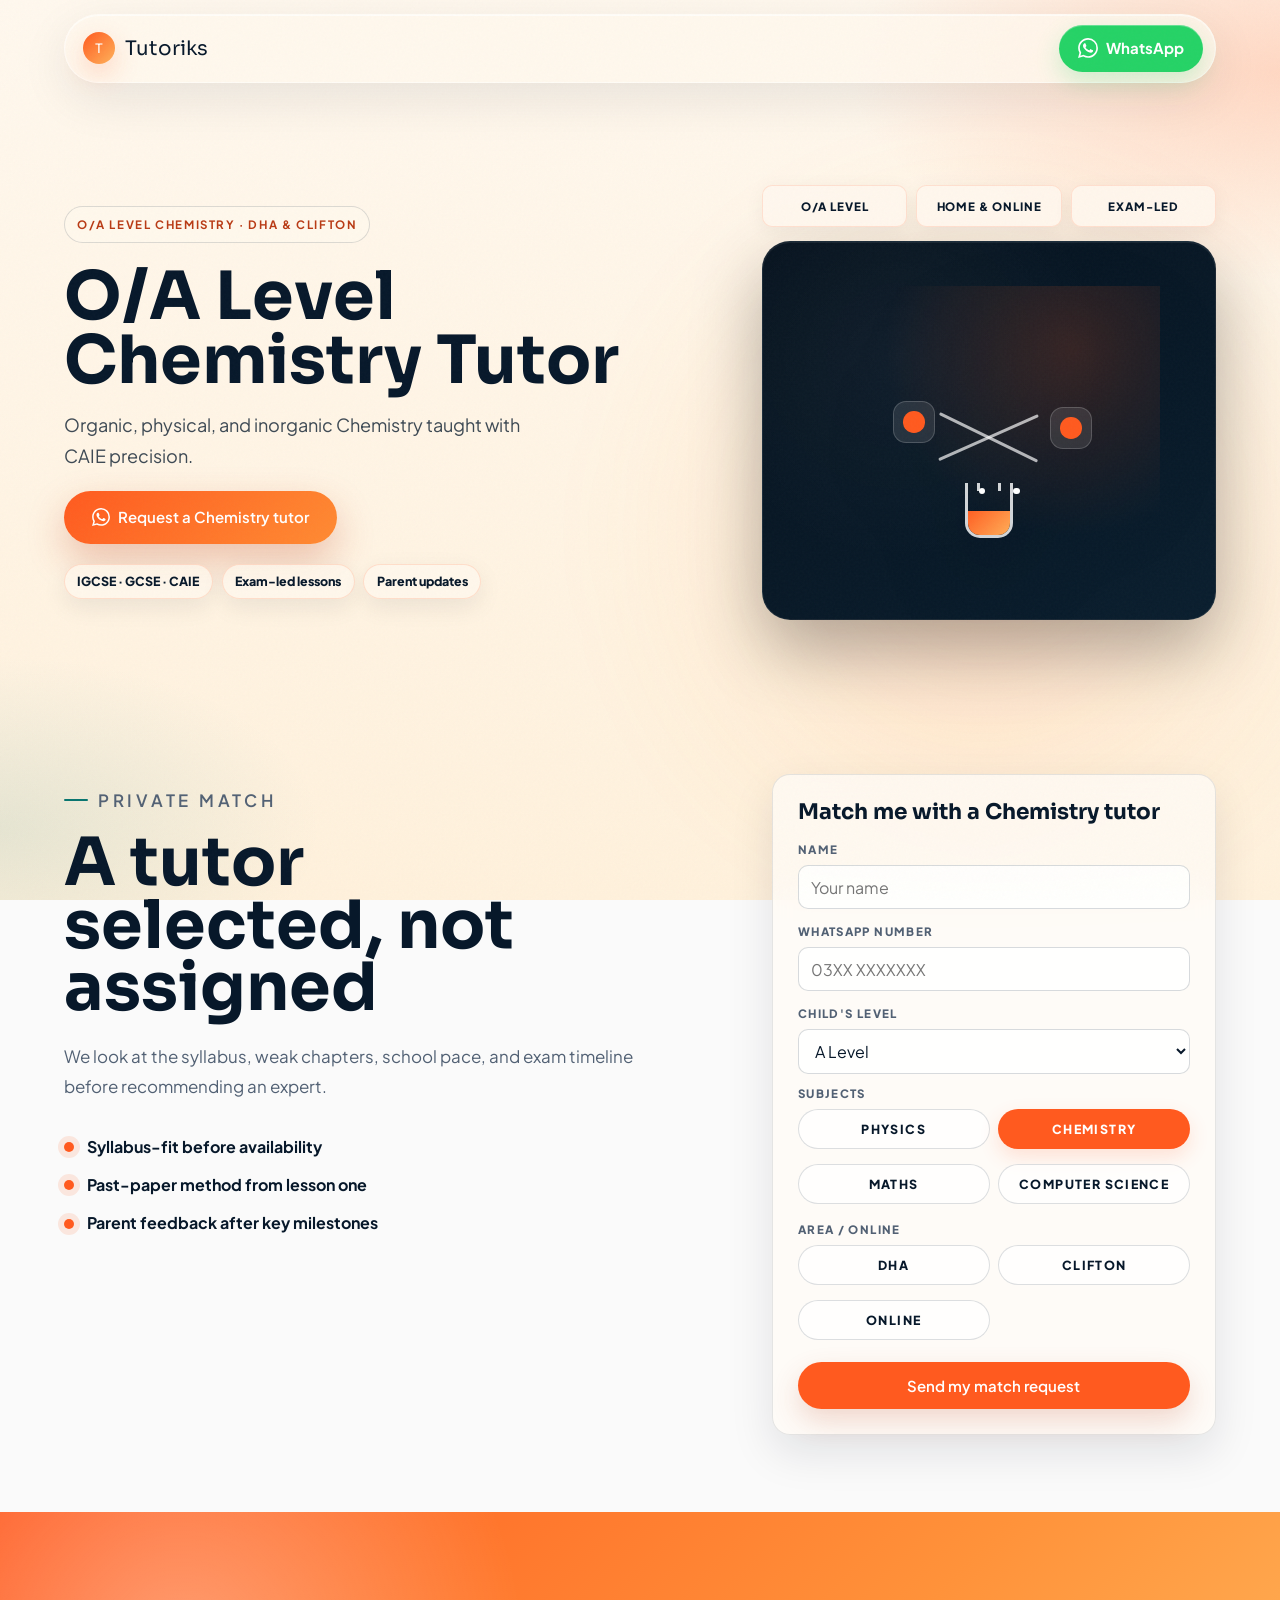
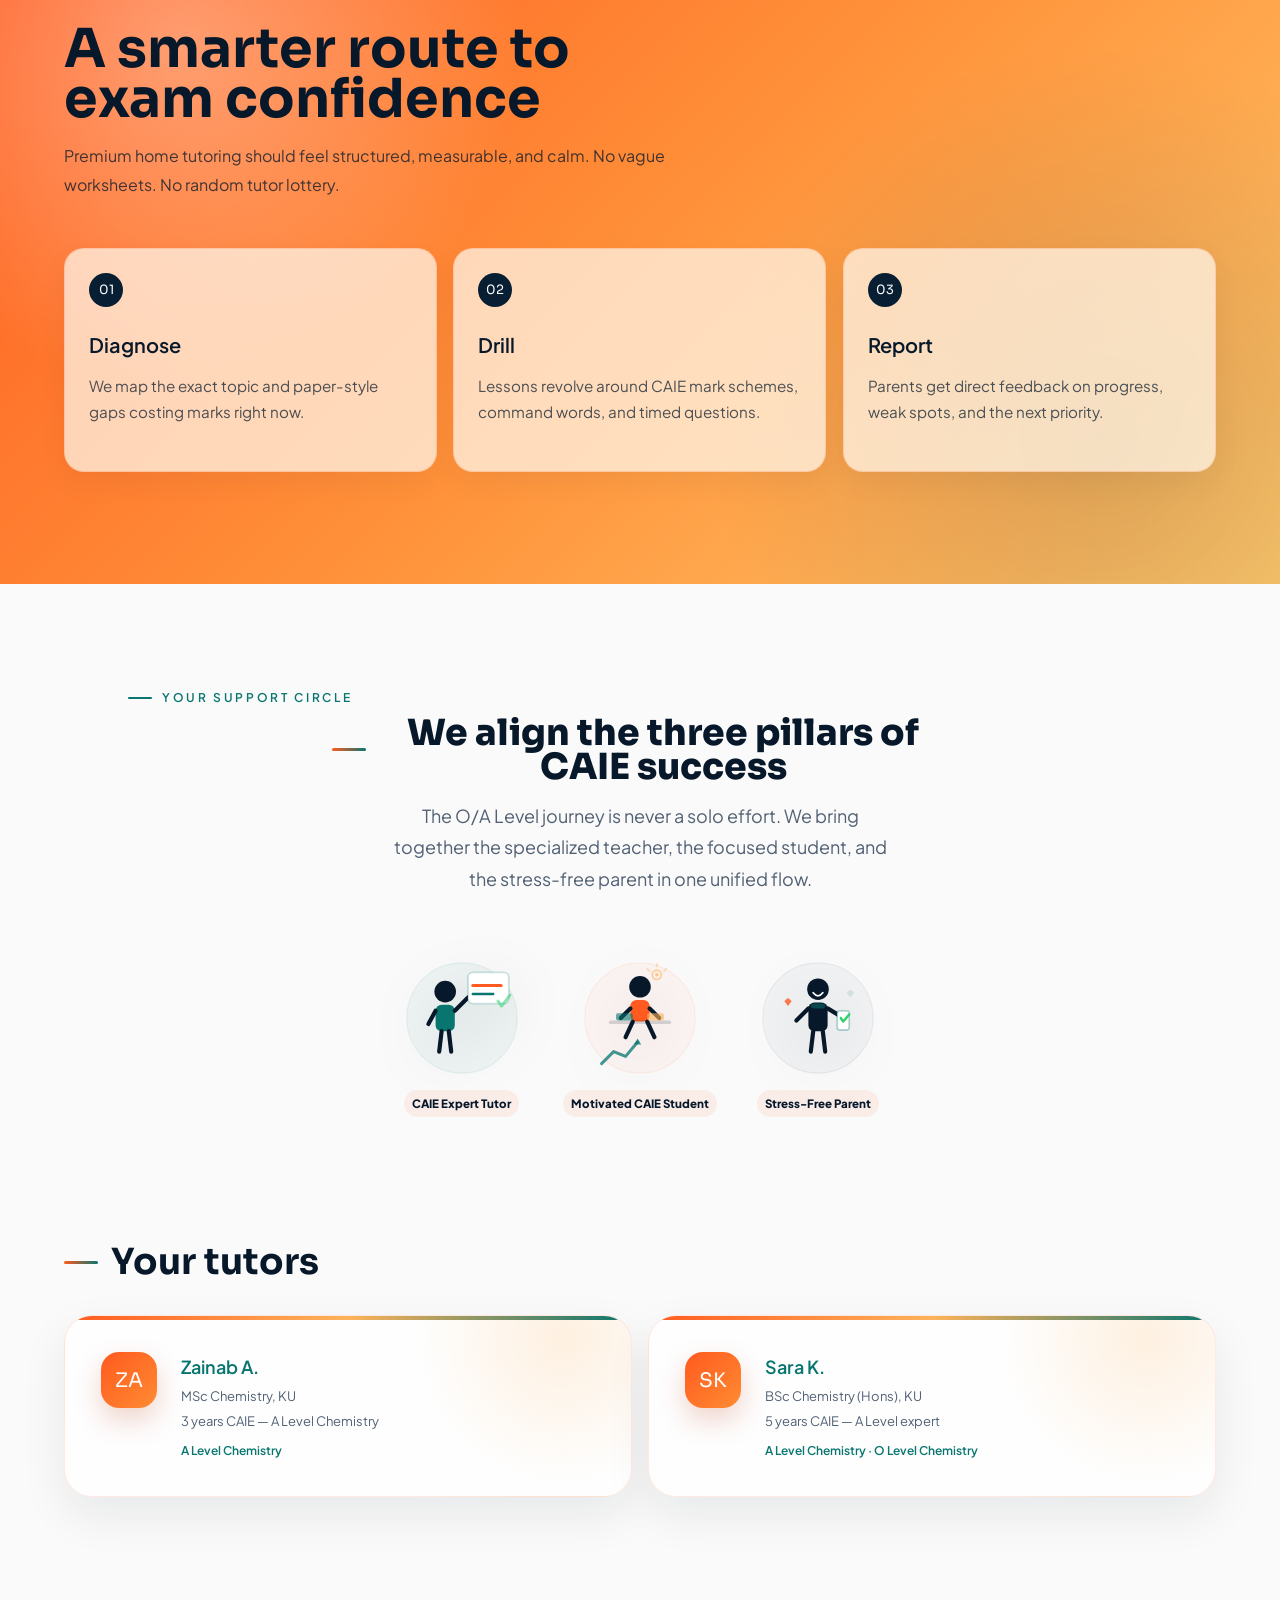
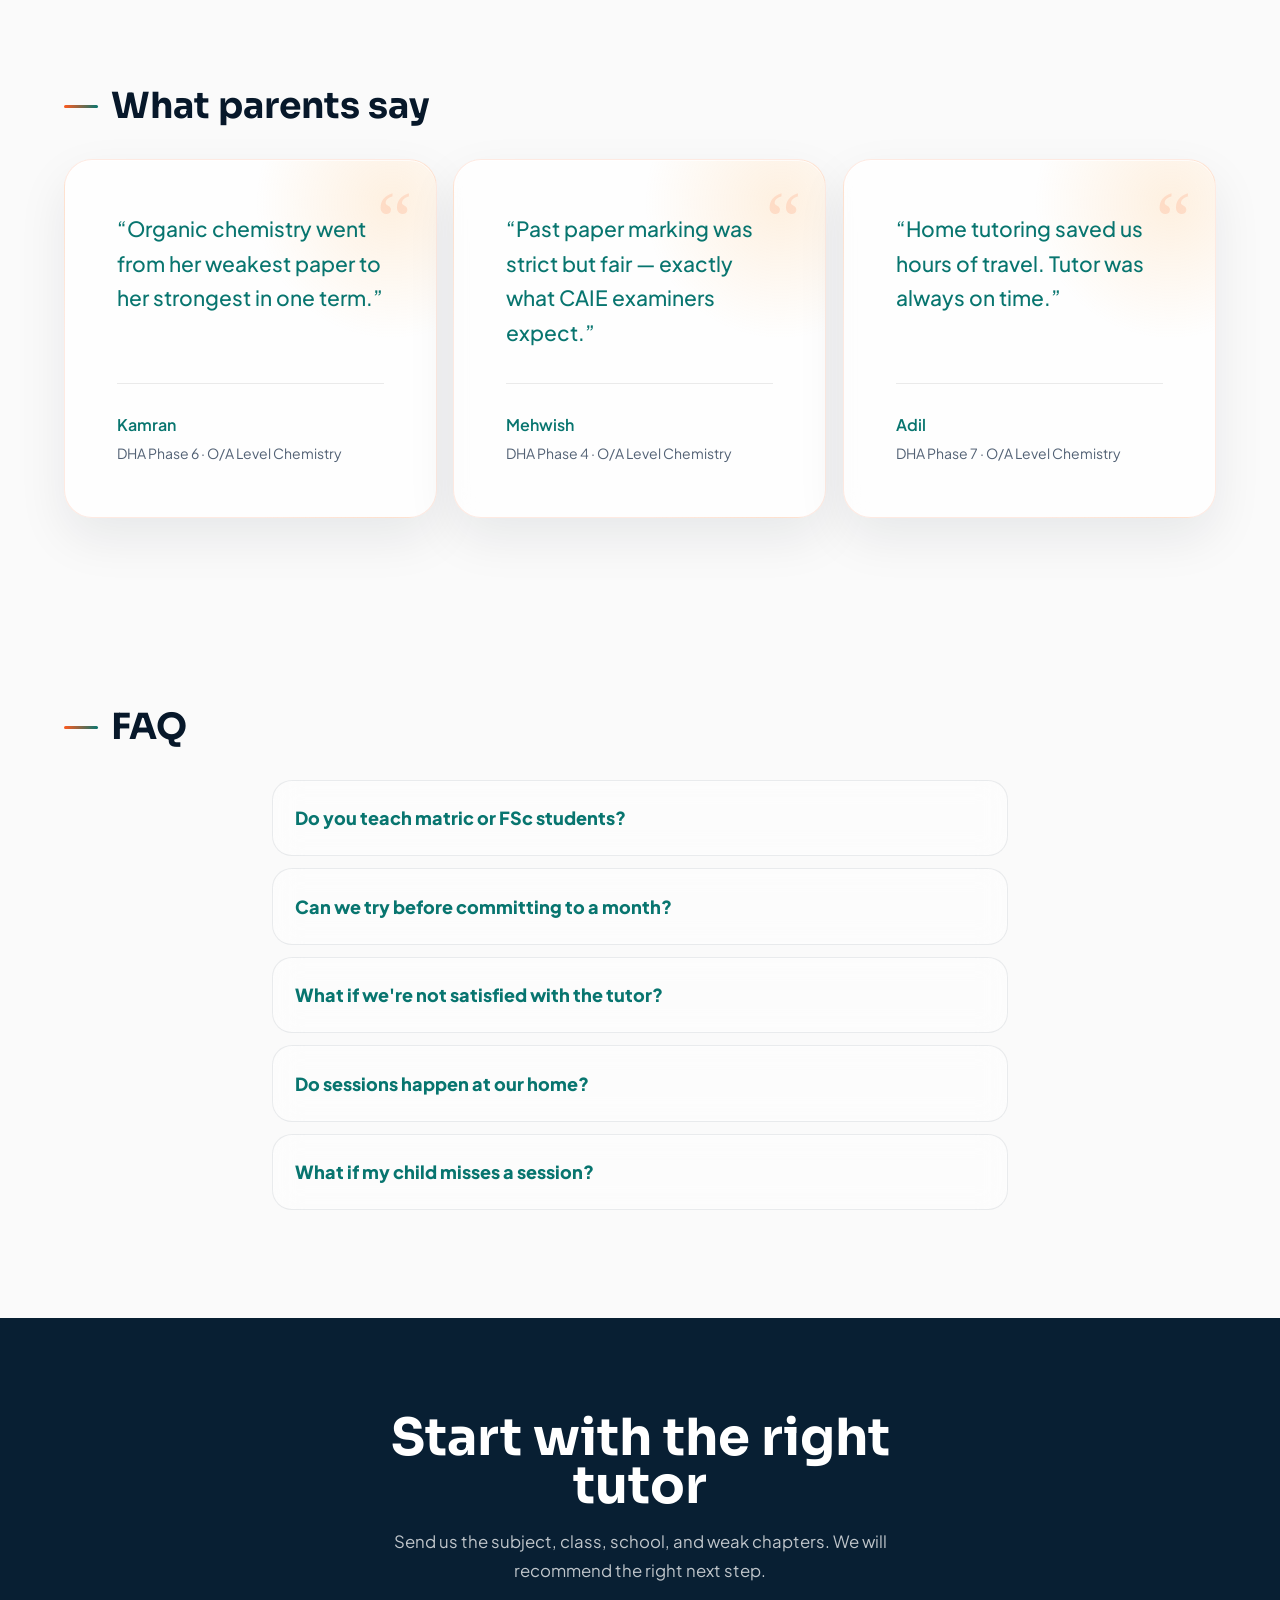
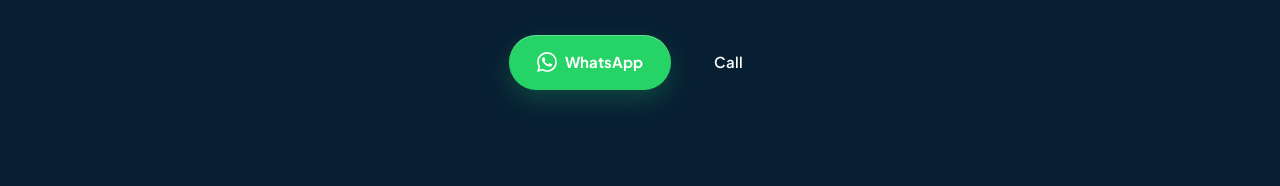
==== commit 58e21a41: "Add files via upload" ====
--- a/Project/lp/a-level-chemistry-dha/index.html
+++ b/Project/lp/a-level-chemistry-dha/index.html
@@ -3,7 +3,7 @@
 <head>
 <meta charset="UTF-8">
 <meta name="viewport" content="width=device-width, initial-scale=1.0, viewport-fit=cover">
-<meta name="description" content="Cambridge-specialist home tutors for DHA and Clifton. Trial session available.">
+<meta name="description" content="Cambridge-expert home tutors for DHA and Clifton. Trial session available.">
 <meta name="robots" content="noindex, nofollow">
 <meta name="theme-color" content="#FF7A2F">
 <title>O/A Level Chemistry Tutor in DHA &amp; Clifton | Tutoriks</title>
@@ -59,7 +59,7 @@
   <div class="lp-match-copy">
     <p class="eyebrow">Private match</p>
     <h2>A tutor selected, not assigned</h2>
-    <p>We look at the syllabus, weak chapters, school pace, and exam timeline before recommending a specialist.</p>
+    <p>We look at the syllabus, weak chapters, school pace, and exam timeline before recommending an expert.</p>
     <div class="lp-signal-list">
       <span>Syllabus-fit before availability</span>
       <span>Past-paper method from lesson one</span>
@@ -138,7 +138,7 @@
     <animate attributeName="opacity" values="0;0;0;1;1;0" dur="4s" repeatCount="indefinite"/>
   </path>
 </svg>
-          <span class="char-label">CAIE Specialist Tutor</span>
+          <span class="char-label">CAIE Expert Tutor</span>
         </div>
         <div class="char-wrapper char-student">
           <svg class="char-svg char-svg--student" viewBox="0 0 100 100" xmlns="http://www.w3.org/2000/svg">
@@ -232,7 +232,7 @@
 <section class="lp-section">
   <h2>Your tutors</h2>
   <div class="tutor-grid" id="lpTutors">
-    <article class="tutor-card"><div class="tutor-avatar" aria-hidden="true">CA</div><div><h3>CAIE subject specialist</h3><p class="meta">Cambridge-focused home tutor</p><p class="meta">Matched to syllabus, area, and exam timeline</p><p class="subjects">Past papers · Weak-topic repair · Parent feedback</p></div></article>
+    <article class="tutor-card"><div class="tutor-avatar" aria-hidden="true">CA</div><div><h3>CAIE subject expert</h3><p class="meta">Cambridge-focused home tutor</p><p class="meta">Matched to syllabus, area, and exam timeline</p><p class="subjects">Past papers · Weak-topic repair · Parent feedback</p></div></article>
     <article class="tutor-card"><div class="tutor-avatar" aria-hidden="true">EX</div><div><h3>Exam method coach</h3><p class="meta">Paper technique and mark-scheme training</p><p class="meta">Structured practice for mocks and final exams</p><p class="subjects">CAIE command words · Timed drills · Progress plan</p></div></article>
   </div>
 </section>
--- a/Project/styles.css
+++ b/Project/styles.css
@@ -40,11 +40,11 @@
   --text-muted: var(--ink-muted);
   --bg: var(--cream);
   --bg-alt: var(--cream-deep);
-  --font-display: 'Sora', system-ui, -apple-system, BlinkMacSystemFont, 'Segoe UI', sans-serif;
-  --font-body: 'Plus Jakarta Sans', system-ui, -apple-system, BlinkMacSystemFont, 'Segoe UI', sans-serif;
+  --font-display: 'Inter', 'Sora', system-ui, -apple-system, BlinkMacSystemFont, 'Segoe UI', sans-serif;
+  --font-body: 'Inter', 'Plus Jakarta Sans', system-ui, -apple-system, BlinkMacSystemFont, 'Segoe UI', sans-serif;
   --max: 1240px;
   --px: clamp(1.5rem, 6vw, 4rem);
-  --section: clamp(7rem, 15vw, 12rem);
+  --section: clamp(7rem, 16vw, 13rem);
   --marquee-pad: clamp(2rem, 5vw, 3.5rem);
   --flow-lg: clamp(3.5rem, 8vw, 7rem);
   --flow-md: clamp(2rem, 5vw, 4rem);
@@ -188,7 +188,7 @@
 .lede {
   font-size: clamp(1rem, 2vw, 1.125rem);
   color: var(--text-muted);
-  max-width: 28rem;
+  max-width: 36rem;
   line-height: 1.75;
   font-weight: 400;
 }
@@ -196,7 +196,7 @@
   font-size: clamp(1.0625rem, 2.2vw, 1.25rem);
   font-weight: 400;
   color: var(--text-muted);
-  max-width: 32rem;
+  max-width: 38rem;
   line-height: 1.65;
 }
 .hero .display, .hero .lede {
@@ -240,10 +240,12 @@
   gap: 16px;
   min-height: 74px;
   padding: 10px 12px 10px 18px;
-  border: 1px solid rgba(255, 90, 31, 0.18);
+  border: 1px solid rgba(255, 255, 255, 0.5);
   border-radius: 999px;
-  background: rgba(255, 248, 238, 0.84);
-  box-shadow: 0 18px 60px rgba(7, 24, 42, 0.13);
+  background: rgba(255, 248, 238, 0.76);
+  box-shadow: 
+    0 1px 0 rgba(255, 255, 255, 0.6) inset,
+    0 18px 60px rgba(7, 24, 42, 0.1);
   backdrop-filter: blur(22px) saturate(1.45);
   -webkit-backdrop-filter: blur(22px) saturate(1.45);
 }
@@ -257,18 +259,6 @@
   letter-spacing: 0;
   color: var(--text);
   line-height: 1;
-}
-.nav-logo::before {
-  content: 'T';
-  display: inline-grid;
-  place-items: center;
-  width: 2.35rem;
-  height: 2.35rem;
-  border-radius: 50%;
-  color: var(--white);
-  background: linear-gradient(135deg, var(--warm-accent), #FFB25A);
-  box-shadow: 0 10px 26px rgba(255, 90, 31, 0.26);
-  font-size: 1rem;
 }
 .nav-tagline {
   font-size: 0.7rem;
@@ -320,13 +310,14 @@
 .nav-toggle-bars { display: flex; flex-direction: column; gap: 5px; width: 28px; }
 .nav-toggle-bars span {
   display: block;
-  height: 3px;
+  height: 2px;
   background: var(--text);
-  border-radius: 3px;
-}
-.nav-toggle-bars span:nth-child(1) { transform: rotate(-2deg); }
-.nav-toggle-bars span:nth-child(2) { transform: rotate(1deg); width: 90%; margin-left: auto; }
-.nav-toggle-bars span:nth-child(3) { transform: rotate(-1deg); width: 85%; }
+  border-radius: 99px;
+  transition: transform 0.3s ease, width 0.3s ease;
+}
+.nav-toggle-bars span:nth-child(1) { transform: none; }
+.nav-toggle-bars span:nth-child(2) { transform: none; width: 100%; margin-left: 0; }
+.nav-toggle-bars span:nth-child(3) { transform: none; width: 100%; }
 
 /* Buttons */
 .btn {
@@ -342,38 +333,50 @@
   border-radius: var(--radius-pill);
   padding: 14px 28px;
   min-height: 48px;
-  transition: transform 0.2s, box-shadow 0.2s, background 0.2s;
-}
-.btn:active { transform: scale(0.97); }
+  transition: transform 0.3s cubic-bezier(0.16, 1, 0.3, 1), box-shadow 0.3s cubic-bezier(0.16, 1, 0.3, 1), background 0.3s ease;
+}
+.btn:active { transform: scale(0.96) translateY(0); }
+
+/* Green WhatsApp Button (used on landing page headers) */
 .btn-pill-white {
   background: #25D366;
   color: #ffffff;
   font-weight: 700;
   border: none;
-  box-shadow: 0 8px 26px rgba(37, 211, 102, 0.30);
+  box-shadow: 
+    0 1px 0 rgba(255, 255, 255, 0.3) inset,
+    0 10px 24px rgba(37, 211, 102, 0.22);
   letter-spacing: 0;
 }
 .btn-pill-white:hover {
   background: #1EB855;
-  box-shadow: 0 14px 36px rgba(37, 211, 102, 0.40);
-  transform: translateY(-1px);
+  box-shadow: 
+    0 1px 0 rgba(255, 255, 255, 0.3) inset,
+    0 14px 32px rgba(37, 211, 102, 0.32);
+  transform: translateY(-2px);
 }
 .btn-pill-white svg { fill: #ffffff; }
+
 .btn-ghost {
   background: var(--teal-deep);
   color: var(--white);
   border: 1px solid transparent;
 }
 .btn-ghost:hover { background: #041522; border-color: var(--hairline); }
+
 .btn-whatsapp {
   background: #25D366;
   color: var(--white);
-  box-shadow: 0 14px 34px rgba(37, 211, 102, 0.28);
+  box-shadow: 
+    0 1px 0 rgba(255, 255, 255, 0.3) inset,
+    0 12px 30px rgba(37, 211, 102, 0.22);
 }
 .btn-whatsapp:hover {
   background: #1EB855;
-  box-shadow: 0 18px 40px rgba(37, 211, 102, 0.38);
-  transform: translateY(-1px);
+  box-shadow: 
+    0 1px 0 rgba(255, 255, 255, 0.3) inset,
+    0 16px 36px rgba(37, 211, 102, 0.32);
+  transform: translateY(-2px);
 }
 .btn-whatsapp svg { width: 18px; height: 18px; }
 
@@ -383,12 +386,16 @@
   color: #ffffff;
   font-weight: 700;
   border: none;
-  box-shadow: 0 8px 26px rgba(37, 211, 102, 0.30);
+  box-shadow: 
+    0 1px 0 rgba(255, 255, 255, 0.3) inset,
+    0 10px 24px rgba(37, 211, 102, 0.22);
 }
 .btn-wa-green:hover {
   background: #1EB855;
-  box-shadow: 0 14px 36px rgba(37, 211, 102, 0.40);
-  transform: translateY(-1px);
+  box-shadow: 
+    0 1px 0 rgba(255, 255, 255, 0.3) inset,
+    0 14px 32px rgba(37, 211, 102, 0.32);
+  transform: translateY(-2px);
 }
 .btn-wa-green svg { fill: #ffffff; }
 
@@ -404,27 +411,38 @@
   fill: currentColor;
 }
 .btn-on-dark { background: var(--teal); color: var(--white); font-weight: 700; }
+
 .btn-hero-primary {
-  background: linear-gradient(135deg, var(--warm-accent), #FF923A 58%, #FFB25A);
-  color: var(--white);
-  font-weight: 800;
-  box-shadow: 0 18px 44px rgba(255, 90, 31, 0.28);
+  background: #25D366;
+  color: #ffffff;
+  font-weight: 700;
+  box-shadow:
+    0 1px 0 rgba(255, 255, 255, 0.25) inset,
+    0 12px 32px rgba(37, 211, 102, 0.28);
 }
 .btn-hero-primary:hover {
+  transform: translateY(-2px) scale(1.01);
+  background: #1ebe5a;
+  box-shadow:
+    0 1px 0 rgba(255, 255, 255, 0.25) inset,
+    0 20px 42px rgba(37, 211, 102, 0.35);
+}
+
+/* Outline Secondary Button */
+.btn-hero-secondary {
+  background: #ffffff;
+  color: var(--ink);
+  border: 1.5px solid rgba(0, 0, 0, 0.08);
+  box-shadow: 0 4px 16px rgba(7, 24, 42, 0.06);
+  font-weight: 600;
+}
+.btn-hero-secondary:hover {
+  background: #ffffff;
+  border-color: rgba(0, 0, 0, 0.14);
+  box-shadow: 0 8px 24px rgba(7, 24, 42, 0.10);
   transform: translateY(-2px);
-  box-shadow: 0 24px 56px rgba(255, 90, 31, 0.34);
-}
-.btn-hero-secondary {
-  background: rgba(7, 24, 42, 0.08);
-  color: var(--teal-deep);
-  border: 1.5px solid rgba(7, 24, 42, 0.18);
-  box-shadow: none;
-}
-.btn-hero-secondary:hover {
-  background: rgba(7, 24, 42, 0.13);
-  border-color: rgba(7, 24, 42, 0.28);
-  transform: translateY(-2px);
-}
+}
+
 .hero-actions {
   display: flex;
   flex-wrap: wrap;
@@ -534,24 +552,22 @@
   isolation: isolate;
   overflow: hidden;
   background:
-    radial-gradient(ellipse 36% 28% at 10% 20%, rgba(255, 90, 31, 0.16), transparent 62%),
-    radial-gradient(ellipse 28% 22% at 86% 86%, rgba(8, 117, 111, 0.18), transparent 62%),
-    linear-gradient(180deg, #FFF8EE 0%, #FFF0D9 100%);
-  border-bottom: 1px solid rgba(8, 31, 51, 0.16);
+    radial-gradient(ellipse 55% 45% at 88% 18%, rgba(255, 90, 31, 0.08) 0%, transparent 60%),
+    radial-gradient(ellipse 45% 35% at 12% 82%, rgba(8, 117, 111, 0.05) 0%, transparent 60%),
+    linear-gradient(180deg, #FFF9F2 0%, #FFF5E8 100%);
+  border-bottom: 1px solid rgba(8, 31, 51, 0.10);
 }
 .hero::before {
   content: '';
   position: absolute;
-  right: -12vw;
-  top: 12%;
-  transform: none;
-  width: min(62vw, 780px);
-  height: min(62vw, 780px);
-  border-radius: 46% 0 0 54%;
-  background:
-    radial-gradient(circle at 42% 36%, rgba(255, 255, 255, 0.32), transparent 32%),
-    linear-gradient(135deg, #FF5A1F 0%, #FF8B32 50%, #FFB25A 100%);
-  opacity: 0.96;
+  right: -10vw;
+  top: 8%;
+  width: min(70vw, 840px);
+  height: min(70vw, 840px);
+  border-radius: 50%;
+  background: radial-gradient(circle, rgba(255, 90, 31, 0.22) 0%, rgba(255, 178, 90, 0.08) 50%, transparent 72%);
+  filter: blur(90px);
+  opacity: 0.95;
   pointer-events: none;
   z-index: 0;
 }
@@ -964,8 +980,8 @@
 
 /* Welcome */
 .welcome-block {
-  padding-top: clamp(4rem, 8vw, 6rem);
-  padding-bottom: var(--section);
+  padding-top: clamp(5rem, 10vw, 8rem);
+  padding-bottom: clamp(5rem, 10vw, 8rem);
   position: relative;
   overflow: hidden;
 }
@@ -1182,9 +1198,9 @@
 
 .filter-result {
   display: grid;
-  gap: 0.35rem;
-  margin-top: 0.9rem;
-  padding: 1rem 1.1rem;
+  gap: 0.5rem;
+  margin-top: 1.5rem;
+  padding: 1.35rem 1.5rem;
   border-radius: 20px;
   background:
     radial-gradient(circle at 92% 14%, rgba(255, 178, 90, 0.26), transparent 34%),
@@ -2430,19 +2446,26 @@
 
 .area-visual {
   display: grid;
-  min-height: 21rem;
+  min-height: 24rem;
   place-items: center;
-  border: 1px solid rgba(255, 90, 31, 0.12);
+  border: 1px solid rgba(255, 255, 255, 0.08);
   border-radius: clamp(24px, 4vw, 34px);
   background:
-    radial-gradient(circle at 76% 22%, rgba(255, 178, 90, 0.22), transparent 32%),
-    rgba(255, 252, 247, 0.5);
+    radial-gradient(circle at 30% 30%, rgba(8, 117, 111, 0.18), transparent 45%),
+    radial-gradient(circle at 80% 80%, rgba(255, 90, 31, 0.12), transparent 40%),
+    var(--ink);
   box-shadow:
-    0 24px 60px rgba(7, 24, 42, 0.08),
-    inset 0 1px 0 rgba(255, 255, 255, 0.68);
+    0 32px 80px rgba(7, 24, 42, 0.18),
+    inset 0 1px 0 rgba(255, 255, 255, 0.08);
   overflow: hidden;
-  backdrop-filter: blur(16px);
-  -webkit-backdrop-filter: blur(16px);
+  position: relative;
+}
+.area-visual::before {
+  content: '';
+  position: absolute;
+  inset: 0;
+  background: url("data:image/svg+xml,%3Csvg viewBox='0 0 200 200' xmlns='http://www.w3.org/2000/svg'%3E%3Ccircle cx='100' cy='100' r='60' fill='none' stroke='rgba(255,255,255,0.06)' stroke-width='1'/%3E%3Ccircle cx='100' cy='100' r='90' fill='none' stroke='rgba(255,255,255,0.04)' stroke-width='1'/%3E%3C/svg%3E") center / 100% 100% no-repeat;
+  pointer-events: none;
 }
 
 .area-map {
@@ -2452,14 +2475,14 @@
 }
 
 .area-map-card {
-  fill: rgba(255, 252, 247, 0.82);
-  stroke: rgba(255, 90, 31, 0.14);
+  fill: rgba(255, 252, 247, 0.06);
+  stroke: rgba(255, 90, 31, 0.35);
   stroke-width: 2;
 }
 
 .area-grid {
   fill: none;
-  stroke: rgba(8, 31, 51, 0.06);
+  stroke: rgba(255, 255, 255, 0.08);
   stroke-width: 2;
 }
 
@@ -2473,7 +2496,7 @@
 }
 
 .area-pin circle {
-  fill: var(--teal-deep);
+  fill: var(--teal-light);
   stroke: #fff;
   stroke-width: 5;
 }
@@ -2487,8 +2510,8 @@
 }
 
 .area-home path:first-child {
-  fill: rgba(255, 90, 31, 0.1);
-  stroke: var(--teal-deep);
+  fill: rgba(255, 90, 31, 0.18);
+  stroke: var(--teal-light);
   stroke-width: 6;
   stroke-linejoin: round;
 }
@@ -2502,7 +2525,7 @@
 
 .area-dot {
   fill: none;
-  stroke: rgba(8, 31, 51, 0.28);
+  stroke: rgba(255, 255, 255, 0.35);
   stroke-width: 6;
   stroke-linecap: round;
   animation: areaPulse 2.4s ease-in-out infinite;
@@ -2575,6 +2598,7 @@
   color: var(--teal);
   background: linear-gradient(135deg, var(--teal), var(--teal-light));
   -webkit-background-clip: text;
+  background-clip: text;
   -webkit-text-fill-color: transparent;
   position: relative;
   display: inline-block;
@@ -2780,6 +2804,124 @@
   .testimonial-grid { padding-inline-end: 0; }
 }
 
+/* ── OUTCOMES SECTION ─────────────────────── */
+.outcomes-grid {
+  display: grid;
+  grid-template-columns: repeat(3, minmax(0, 1fr));
+  gap: clamp(1rem, 2.5vw, 1.5rem);
+  margin-top: clamp(2rem, 4vw, 3rem);
+}
+
+.outcome-card {
+  padding: 2.25rem;
+  border-radius: var(--radius-feature);
+  background:
+    radial-gradient(circle at 12% 12%, rgba(255, 90, 31, 0.07), transparent 35%),
+    radial-gradient(circle at 88% 88%, rgba(8, 117, 111, 0.05), transparent 35%),
+    rgba(255, 255, 255, 0.72);
+  border: 1px solid rgba(255, 90, 31, 0.12);
+  box-shadow: 
+    0 1px 0 rgba(255, 255, 255, 0.7) inset,
+    0 16px 46px rgba(7, 24, 42, 0.06);
+  backdrop-filter: blur(16px);
+  -webkit-backdrop-filter: blur(16px);
+  display: flex;
+  flex-direction: column;
+  justify-content: space-between;
+  min-height: 280px;
+  position: relative;
+  overflow: hidden;
+  transition: transform 0.35s cubic-bezier(0.16, 1, 0.3, 1), box-shadow 0.35s cubic-bezier(0.16, 1, 0.3, 1), border-color 0.35s ease;
+}
+
+.outcome-card:hover {
+  transform: translateY(-8px);
+  border-color: rgba(255, 90, 31, 0.28);
+  box-shadow: 
+    0 24px 60px rgba(7, 24, 42, 0.1),
+    0 12px 30px rgba(255, 90, 31, 0.08);
+}
+
+.outcome-meta {
+  font-size: 0.75rem;
+  font-weight: 700;
+  color: var(--teal-deep);
+  text-transform: uppercase;
+  letter-spacing: 0.06em;
+  margin-bottom: 1.25rem;
+}
+
+.outcome-grade-wrap {
+  display: flex;
+  align-items: center;
+  gap: 12px;
+  margin-bottom: 1.25rem;
+}
+
+.outcome-grade {
+  padding: 6px 14px;
+  border-radius: 999px;
+  font-family: var(--font-display);
+  font-size: 0.9rem;
+  font-weight: 800;
+  box-shadow: 0 4px 10px rgba(7, 24, 42, 0.04);
+}
+
+.outcome-grade--before {
+  background: rgba(7, 24, 42, 0.06);
+  color: rgba(7, 24, 42, 0.6);
+  border: 1px solid rgba(7, 24, 42, 0.08);
+}
+
+.outcome-arrow {
+  font-size: 1.2rem;
+  font-weight: 800;
+  color: var(--warm-accent);
+}
+
+.outcome-grade--after {
+  background: linear-gradient(135deg, #25D366, #1EB855);
+  color: var(--white);
+  box-shadow: 0 6px 16px rgba(37, 211, 102, 0.22);
+}
+
+.outcome-desc {
+  font-size: 0.92rem;
+  line-height: 1.65;
+  color: rgba(7, 24, 42, 0.78);
+  margin-bottom: 1.5rem;
+  flex-grow: 1;
+}
+
+.outcome-tutor-badge {
+  font-size: 0.72rem;
+  font-weight: 800;
+  color: var(--warm-accent-deep);
+  padding: 4px 10px;
+  border-radius: 999px;
+  border: 1px solid rgba(255, 90, 31, 0.16);
+  background: rgba(255, 90, 31, 0.06);
+  align-self: flex-start;
+}
+
+/* Outcomes Responsive */
+@media (max-width: 1024px) {
+  .outcomes-grid {
+    grid-template-columns: repeat(2, minmax(0, 1fr));
+  }
+}
+
+@media (max-width: 768px) {
+  .outcomes-grid {
+    grid-template-columns: 1fr;
+    gap: 1.25rem;
+  }
+  .outcome-card {
+    padding: 1.75rem;
+    min-height: auto;
+  }
+}
+
 /* FAQ — calm accordion with full-width active state */
 .faq-list {
   width: min(100%, 46rem);
@@ -3400,7 +3542,7 @@
     position: absolute;
     display: flex;
     align-items: center;
-    gap: 6px;
+    justify-content: center;
     padding: 7px 14px;
     background: rgba(7,24,42,0.82);
     backdrop-filter: blur(16px);
@@ -3408,7 +3550,7 @@
     border: 1px solid rgba(255,255,255,0.12);
     border-radius: 20px;
     font-family: var(--font-body);
-    font-size: 0.72rem;
+    font-size: 0.58rem;
     font-weight: 700;
     color: rgba(255,255,255,0.92);
     white-space: nowrap;
@@ -3427,36 +3569,36 @@
   .qm-pip--maths   { background: #FFB25A; box-shadow: 0 0 8px #FFB25A; }
   .qm-pip--cs      { background: #25D366; box-shadow: 0 0 8px #25D366; }
 
-  /* Orbit 1: Physics — radius 95px */
+  /* Orbit 1: CAIE Verified — radius 95px */
   .qm-orbit--1 { animation: orbitSpin 10s linear infinite; }
   .qm-orbit--1 .qm-chip {
-    left: -32px;
+    left: -68px;
     top: -95px;
     animation: counterSpin 10s linear infinite;
   }
 
-  /* Orbit 2: Chemistry — radius 125px */
+  /* Orbit 2: Mark Scheme — radius 125px */
   .qm-orbit--2 { animation: orbitSpin 14s linear infinite reverse; animation-delay: -3.5s; }
   .qm-orbit--2 .qm-chip {
-    left: -40px;
+    left: -62px;
     top: -125px;
     animation: counterSpinR 14s linear infinite;
     animation-delay: -3.5s;
   }
 
-  /* Orbit 3: Maths — radius 110px, starts offset */
+  /* Orbit 3: Past Papers — radius 110px, starts offset */
   .qm-orbit--3 { animation: orbitSpin 18s linear infinite; animation-delay: -6s; }
   .qm-orbit--3 .qm-chip {
-    left: -26px;
+    left: -58px;
     top: -110px;
     animation: counterSpin 18s linear infinite;
     animation-delay: -6s;
   }
 
-  /* Orbit 4: CS — radius 150px, starts offset */
+  /* Orbit 4: A* Grade — radius 150px, starts offset */
   .qm-orbit--4 { animation: orbitSpin 22s linear infinite reverse; animation-delay: -11s; }
   .qm-orbit--4 .qm-chip {
-    left: -20px;
+    left: -34px;
     top: -150px;
     animation: counterSpinR 22s linear infinite;
     animation-delay: -11s;
@@ -3514,7 +3656,7 @@
 
   :root {
     --px: clamp(1.75rem, 7vw, 2.25rem);
-    --section: 5.5rem;
+    --section: 6rem;
     --flow-lg: 3.75rem;
     --flow-md: 2.75rem;
   }
@@ -3530,11 +3672,13 @@
   .site-header.scrolled { box-shadow: none; }
 
   .site-header nav {
-    min-height: 62px;
-    padding: 8px 10px 8px 12px;
-    border-color: rgba(255, 90, 31, 0.16);
-    background: rgba(255, 248, 238, 0.9);
-    box-shadow: 0 12px 34px rgba(7, 24, 42, 0.12);
+    min-height: 56px;
+    padding: 6px 12px 6px 16px;
+    border-color: rgba(255, 255, 255, 0.4);
+    background: rgba(255, 248, 238, 0.75);
+    box-shadow: 0 12px 34px rgba(7, 24, 42, 0.08);
+    backdrop-filter: blur(20px) saturate(1.3);
+    -webkit-backdrop-filter: blur(20px) saturate(1.3);
   }
 
   .nav-logo {
@@ -3542,18 +3686,20 @@
     gap: 0.5rem;
   }
 
-  .nav-logo::before {
-    width: 2rem;
-    height: 2rem;
-    font-size: 0.86rem;
-  }
 
   .nav-tagline { display: none; }
 
+  .nav-right .btn-wa-green,
   .nav-right .btn-pill-white {
-    padding: 10px 14px;
-    min-height: 42px;
-    font-size: 0.82rem;
+    padding: 8px 14px;
+    min-height: 38px;
+    font-size: 0.78rem;
+  }
+
+  .nav-right .btn-wa-green svg,
+  .nav-right .btn-pill-white svg {
+    width: 16px;
+    height: 16px;
   }
 
   .nav-links {
@@ -3563,13 +3709,14 @@
     right: 0;
     left: 0;
     flex-direction: column;
-    background: var(--surface);
+    background: rgba(255, 248, 238, 0.96);
     padding: 12px;
-    border: 1px solid var(--hairline);
+    border: 1px solid rgba(255, 90, 31, 0.16);
     margin-top: 10px;
-    border-radius: var(--radius);
-    box-shadow: var(--shadow-md);
-    backdrop-filter: none;
+    border-radius: 20px;
+    box-shadow: 0 16px 44px rgba(7, 24, 42, 0.15);
+    backdrop-filter: blur(20px);
+    -webkit-backdrop-filter: blur(20px);
   }
   .nav-links a {
     min-height: 44px;
@@ -3596,7 +3743,7 @@
 
   /* ── HERO ─────────────────────────────────── */
   .hero {
-    padding-top: max(5.8rem, calc(5.2rem + env(safe-area-inset-top)));
+    padding-top: max(8rem, calc(7.2rem + env(safe-area-inset-top)));
     min-height: auto;
     padding-bottom: 4rem;
     overflow: hidden;
@@ -3774,8 +3921,58 @@
   .t-card:hover { transform: none; }
 }
 
+@media (max-width: 430px) {
+  .site-header nav {
+    padding: 8px 10px 8px 14px;
+    min-height: 68px;
+  }
+  .nav-brand {
+    gap: 10px;
+    flex-shrink: 1;
+    min-width: 0;
+  }
+  .nav-logo {
+    font-size: clamp(1.1rem, 4vw, 1.2rem);
+    gap: 0.45rem;
+    min-width: 0;
+  }
+  .nav-tagline {
+    display: none;
+  }
+  .nav-right {
+    gap: 8px;
+    flex-shrink: 0;
+  }
+  .nav-right .btn-wa-green,
+  .nav-right .btn-pill-white {
+    padding: 8px 12px;
+    min-height: 36px;
+    font-size: 0.75rem;
+    white-space: nowrap;
+  }
+  .nav-right .btn-wa-green svg,
+  .nav-right .btn-pill-white svg {
+    width: 16px;
+    height: 16px;
+  }
+
+  /* Filter section responsive fixes for narrow widths */
+  .filter-orbit {
+    right: 0.6rem;
+    top: 0.6rem;
+    width: clamp(5rem, 12vw, 6.5rem);
+  }
+  .filter-label {
+    max-width: 12rem;
+    margin-top: clamp(3.5rem, 10vw, 4.5rem);
+  }
+  .filter-stack {
+    margin-top: clamp(2.5rem, 6vw, 3.5rem);
+  }
+}
+
 @media (max-width: 380px) {
-  .nav-right .btn-pill-white { padding: 12px 14px; }
+  .nav-right .btn-pill-white { padding: 10px 12px; }
   .trust-bar { font-size: 0.75rem; gap: 0.5rem 1rem; }
 }
 
--- a/Project/styles.css
+++ b/Project/styles.css
@@ -40,11 +40,11 @@
   --text-muted: var(--ink-muted);
   --bg: var(--cream);
   --bg-alt: var(--cream-deep);
-  --font-display: 'Sora', system-ui, -apple-system, BlinkMacSystemFont, 'Segoe UI', sans-serif;
-  --font-body: 'Plus Jakarta Sans', system-ui, -apple-system, BlinkMacSystemFont, 'Segoe UI', sans-serif;
+  --font-display: 'Inter', 'Sora', system-ui, -apple-system, BlinkMacSystemFont, 'Segoe UI', sans-serif;
+  --font-body: 'Inter', 'Plus Jakarta Sans', system-ui, -apple-system, BlinkMacSystemFont, 'Segoe UI', sans-serif;
   --max: 1240px;
   --px: clamp(1.5rem, 6vw, 4rem);
-  --section: clamp(7rem, 15vw, 12rem);
+  --section: clamp(7rem, 16vw, 13rem);
   --marquee-pad: clamp(2rem, 5vw, 3.5rem);
   --flow-lg: clamp(3.5rem, 8vw, 7rem);
   --flow-md: clamp(2rem, 5vw, 4rem);
@@ -188,7 +188,7 @@
 .lede {
   font-size: clamp(1rem, 2vw, 1.125rem);
   color: var(--text-muted);
-  max-width: 28rem;
+  max-width: 36rem;
   line-height: 1.75;
   font-weight: 400;
 }
@@ -196,7 +196,7 @@
   font-size: clamp(1.0625rem, 2.2vw, 1.25rem);
   font-weight: 400;
   color: var(--text-muted);
-  max-width: 32rem;
+  max-width: 38rem;
   line-height: 1.65;
 }
 .hero .display, .hero .lede {
@@ -240,10 +240,12 @@
   gap: 16px;
   min-height: 74px;
   padding: 10px 12px 10px 18px;
-  border: 1px solid rgba(255, 90, 31, 0.18);
+  border: 1px solid rgba(255, 255, 255, 0.5);
   border-radius: 999px;
-  background: rgba(255, 248, 238, 0.84);
-  box-shadow: 0 18px 60px rgba(7, 24, 42, 0.13);
+  background: rgba(255, 248, 238, 0.76);
+  box-shadow: 
+    0 1px 0 rgba(255, 255, 255, 0.6) inset,
+    0 18px 60px rgba(7, 24, 42, 0.1);
   backdrop-filter: blur(22px) saturate(1.45);
   -webkit-backdrop-filter: blur(22px) saturate(1.45);
 }
@@ -257,18 +259,6 @@
   letter-spacing: 0;
   color: var(--text);
   line-height: 1;
-}
-.nav-logo::before {
-  content: 'T';
-  display: inline-grid;
-  place-items: center;
-  width: 2.35rem;
-  height: 2.35rem;
-  border-radius: 50%;
-  color: var(--white);
-  background: linear-gradient(135deg, var(--warm-accent), #FFB25A);
-  box-shadow: 0 10px 26px rgba(255, 90, 31, 0.26);
-  font-size: 1rem;
 }
 .nav-tagline {
   font-size: 0.7rem;
@@ -320,13 +310,14 @@
 .nav-toggle-bars { display: flex; flex-direction: column; gap: 5px; width: 28px; }
 .nav-toggle-bars span {
   display: block;
-  height: 3px;
+  height: 2px;
   background: var(--text);
-  border-radius: 3px;
-}
-.nav-toggle-bars span:nth-child(1) { transform: rotate(-2deg); }
-.nav-toggle-bars span:nth-child(2) { transform: rotate(1deg); width: 90%; margin-left: auto; }
-.nav-toggle-bars span:nth-child(3) { transform: rotate(-1deg); width: 85%; }
+  border-radius: 99px;
+  transition: transform 0.3s ease, width 0.3s ease;
+}
+.nav-toggle-bars span:nth-child(1) { transform: none; }
+.nav-toggle-bars span:nth-child(2) { transform: none; width: 100%; margin-left: 0; }
+.nav-toggle-bars span:nth-child(3) { transform: none; width: 100%; }
 
 /* Buttons */
 .btn {
@@ -342,38 +333,50 @@
   border-radius: var(--radius-pill);
   padding: 14px 28px;
   min-height: 48px;
-  transition: transform 0.2s, box-shadow 0.2s, background 0.2s;
-}
-.btn:active { transform: scale(0.97); }
+  transition: transform 0.3s cubic-bezier(0.16, 1, 0.3, 1), box-shadow 0.3s cubic-bezier(0.16, 1, 0.3, 1), background 0.3s ease;
+}
+.btn:active { transform: scale(0.96) translateY(0); }
+
+/* Green WhatsApp Button (used on landing page headers) */
 .btn-pill-white {
   background: #25D366;
   color: #ffffff;
   font-weight: 700;
   border: none;
-  box-shadow: 0 8px 26px rgba(37, 211, 102, 0.30);
+  box-shadow: 
+    0 1px 0 rgba(255, 255, 255, 0.3) inset,
+    0 10px 24px rgba(37, 211, 102, 0.22);
   letter-spacing: 0;
 }
 .btn-pill-white:hover {
   background: #1EB855;
-  box-shadow: 0 14px 36px rgba(37, 211, 102, 0.40);
-  transform: translateY(-1px);
+  box-shadow: 
+    0 1px 0 rgba(255, 255, 255, 0.3) inset,
+    0 14px 32px rgba(37, 211, 102, 0.32);
+  transform: translateY(-2px);
 }
 .btn-pill-white svg { fill: #ffffff; }
+
 .btn-ghost {
   background: var(--teal-deep);
   color: var(--white);
   border: 1px solid transparent;
 }
 .btn-ghost:hover { background: #041522; border-color: var(--hairline); }
+
 .btn-whatsapp {
   background: #25D366;
   color: var(--white);
-  box-shadow: 0 14px 34px rgba(37, 211, 102, 0.28);
+  box-shadow: 
+    0 1px 0 rgba(255, 255, 255, 0.3) inset,
+    0 12px 30px rgba(37, 211, 102, 0.22);
 }
 .btn-whatsapp:hover {
   background: #1EB855;
-  box-shadow: 0 18px 40px rgba(37, 211, 102, 0.38);
-  transform: translateY(-1px);
+  box-shadow: 
+    0 1px 0 rgba(255, 255, 255, 0.3) inset,
+    0 16px 36px rgba(37, 211, 102, 0.32);
+  transform: translateY(-2px);
 }
 .btn-whatsapp svg { width: 18px; height: 18px; }
 
@@ -383,12 +386,16 @@
   color: #ffffff;
   font-weight: 700;
   border: none;
-  box-shadow: 0 8px 26px rgba(37, 211, 102, 0.30);
+  box-shadow: 
+    0 1px 0 rgba(255, 255, 255, 0.3) inset,
+    0 10px 24px rgba(37, 211, 102, 0.22);
 }
 .btn-wa-green:hover {
   background: #1EB855;
-  box-shadow: 0 14px 36px rgba(37, 211, 102, 0.40);
-  transform: translateY(-1px);
+  box-shadow: 
+    0 1px 0 rgba(255, 255, 255, 0.3) inset,
+    0 14px 32px rgba(37, 211, 102, 0.32);
+  transform: translateY(-2px);
 }
 .btn-wa-green svg { fill: #ffffff; }
 
@@ -404,27 +411,38 @@
   fill: currentColor;
 }
 .btn-on-dark { background: var(--teal); color: var(--white); font-weight: 700; }
+
 .btn-hero-primary {
-  background: linear-gradient(135deg, var(--warm-accent), #FF923A 58%, #FFB25A);
-  color: var(--white);
-  font-weight: 800;
-  box-shadow: 0 18px 44px rgba(255, 90, 31, 0.28);
+  background: #25D366;
+  color: #ffffff;
+  font-weight: 700;
+  box-shadow:
+    0 1px 0 rgba(255, 255, 255, 0.25) inset,
+    0 12px 32px rgba(37, 211, 102, 0.28);
 }
 .btn-hero-primary:hover {
+  transform: translateY(-2px) scale(1.01);
+  background: #1ebe5a;
+  box-shadow:
+    0 1px 0 rgba(255, 255, 255, 0.25) inset,
+    0 20px 42px rgba(37, 211, 102, 0.35);
+}
+
+/* Outline Secondary Button */
+.btn-hero-secondary {
+  background: #ffffff;
+  color: var(--ink);
+  border: 1.5px solid rgba(0, 0, 0, 0.08);
+  box-shadow: 0 4px 16px rgba(7, 24, 42, 0.06);
+  font-weight: 600;
+}
+.btn-hero-secondary:hover {
+  background: #ffffff;
+  border-color: rgba(0, 0, 0, 0.14);
+  box-shadow: 0 8px 24px rgba(7, 24, 42, 0.10);
   transform: translateY(-2px);
-  box-shadow: 0 24px 56px rgba(255, 90, 31, 0.34);
-}
-.btn-hero-secondary {
-  background: rgba(7, 24, 42, 0.08);
-  color: var(--teal-deep);
-  border: 1.5px solid rgba(7, 24, 42, 0.18);
-  box-shadow: none;
-}
-.btn-hero-secondary:hover {
-  background: rgba(7, 24, 42, 0.13);
-  border-color: rgba(7, 24, 42, 0.28);
-  transform: translateY(-2px);
-}
+}
+
 .hero-actions {
   display: flex;
   flex-wrap: wrap;
@@ -534,24 +552,22 @@
   isolation: isolate;
   overflow: hidden;
   background:
-    radial-gradient(ellipse 36% 28% at 10% 20%, rgba(255, 90, 31, 0.16), transparent 62%),
-    radial-gradient(ellipse 28% 22% at 86% 86%, rgba(8, 117, 111, 0.18), transparent 62%),
-    linear-gradient(180deg, #FFF8EE 0%, #FFF0D9 100%);
-  border-bottom: 1px solid rgba(8, 31, 51, 0.16);
+    radial-gradient(ellipse 55% 45% at 88% 18%, rgba(255, 90, 31, 0.08) 0%, transparent 60%),
+    radial-gradient(ellipse 45% 35% at 12% 82%, rgba(8, 117, 111, 0.05) 0%, transparent 60%),
+    linear-gradient(180deg, #FFF9F2 0%, #FFF5E8 100%);
+  border-bottom: 1px solid rgba(8, 31, 51, 0.10);
 }
 .hero::before {
   content: '';
   position: absolute;
-  right: -12vw;
-  top: 12%;
-  transform: none;
-  width: min(62vw, 780px);
-  height: min(62vw, 780px);
-  border-radius: 46% 0 0 54%;
-  background:
-    radial-gradient(circle at 42% 36%, rgba(255, 255, 255, 0.32), transparent 32%),
-    linear-gradient(135deg, #FF5A1F 0%, #FF8B32 50%, #FFB25A 100%);
-  opacity: 0.96;
+  right: -10vw;
+  top: 8%;
+  width: min(70vw, 840px);
+  height: min(70vw, 840px);
+  border-radius: 50%;
+  background: radial-gradient(circle, rgba(255, 90, 31, 0.22) 0%, rgba(255, 178, 90, 0.08) 50%, transparent 72%);
+  filter: blur(90px);
+  opacity: 0.95;
   pointer-events: none;
   z-index: 0;
 }
@@ -964,8 +980,8 @@
 
 /* Welcome */
 .welcome-block {
-  padding-top: clamp(4rem, 8vw, 6rem);
-  padding-bottom: var(--section);
+  padding-top: clamp(5rem, 10vw, 8rem);
+  padding-bottom: clamp(5rem, 10vw, 8rem);
   position: relative;
   overflow: hidden;
 }
@@ -1182,9 +1198,9 @@
 
 .filter-result {
   display: grid;
-  gap: 0.35rem;
-  margin-top: 0.9rem;
-  padding: 1rem 1.1rem;
+  gap: 0.5rem;
+  margin-top: 1.5rem;
+  padding: 1.35rem 1.5rem;
   border-radius: 20px;
   background:
     radial-gradient(circle at 92% 14%, rgba(255, 178, 90, 0.26), transparent 34%),
@@ -2430,19 +2446,26 @@
 
 .area-visual {
   display: grid;
-  min-height: 21rem;
+  min-height: 24rem;
   place-items: center;
-  border: 1px solid rgba(255, 90, 31, 0.12);
+  border: 1px solid rgba(255, 255, 255, 0.08);
   border-radius: clamp(24px, 4vw, 34px);
   background:
-    radial-gradient(circle at 76% 22%, rgba(255, 178, 90, 0.22), transparent 32%),
-    rgba(255, 252, 247, 0.5);
+    radial-gradient(circle at 30% 30%, rgba(8, 117, 111, 0.18), transparent 45%),
+    radial-gradient(circle at 80% 80%, rgba(255, 90, 31, 0.12), transparent 40%),
+    var(--ink);
   box-shadow:
-    0 24px 60px rgba(7, 24, 42, 0.08),
-    inset 0 1px 0 rgba(255, 255, 255, 0.68);
+    0 32px 80px rgba(7, 24, 42, 0.18),
+    inset 0 1px 0 rgba(255, 255, 255, 0.08);
   overflow: hidden;
-  backdrop-filter: blur(16px);
-  -webkit-backdrop-filter: blur(16px);
+  position: relative;
+}
+.area-visual::before {
+  content: '';
+  position: absolute;
+  inset: 0;
+  background: url("data:image/svg+xml,%3Csvg viewBox='0 0 200 200' xmlns='http://www.w3.org/2000/svg'%3E%3Ccircle cx='100' cy='100' r='60' fill='none' stroke='rgba(255,255,255,0.06)' stroke-width='1'/%3E%3Ccircle cx='100' cy='100' r='90' fill='none' stroke='rgba(255,255,255,0.04)' stroke-width='1'/%3E%3C/svg%3E") center / 100% 100% no-repeat;
+  pointer-events: none;
 }
 
 .area-map {
@@ -2452,14 +2475,14 @@
 }
 
 .area-map-card {
-  fill: rgba(255, 252, 247, 0.82);
-  stroke: rgba(255, 90, 31, 0.14);
+  fill: rgba(255, 252, 247, 0.06);
+  stroke: rgba(255, 90, 31, 0.35);
   stroke-width: 2;
 }
 
 .area-grid {
   fill: none;
-  stroke: rgba(8, 31, 51, 0.06);
+  stroke: rgba(255, 255, 255, 0.08);
   stroke-width: 2;
 }
 
@@ -2473,7 +2496,7 @@
 }
 
 .area-pin circle {
-  fill: var(--teal-deep);
+  fill: var(--teal-light);
   stroke: #fff;
   stroke-width: 5;
 }
@@ -2487,8 +2510,8 @@
 }
 
 .area-home path:first-child {
-  fill: rgba(255, 90, 31, 0.1);
-  stroke: var(--teal-deep);
+  fill: rgba(255, 90, 31, 0.18);
+  stroke: var(--teal-light);
   stroke-width: 6;
   stroke-linejoin: round;
 }
@@ -2502,7 +2525,7 @@
 
 .area-dot {
   fill: none;
-  stroke: rgba(8, 31, 51, 0.28);
+  stroke: rgba(255, 255, 255, 0.35);
   stroke-width: 6;
   stroke-linecap: round;
   animation: areaPulse 2.4s ease-in-out infinite;
@@ -2575,6 +2598,7 @@
   color: var(--teal);
   background: linear-gradient(135deg, var(--teal), var(--teal-light));
   -webkit-background-clip: text;
+  background-clip: text;
   -webkit-text-fill-color: transparent;
   position: relative;
   display: inline-block;
@@ -2780,6 +2804,124 @@
   .testimonial-grid { padding-inline-end: 0; }
 }
 
+/* ── OUTCOMES SECTION ─────────────────────── */
+.outcomes-grid {
+  display: grid;
+  grid-template-columns: repeat(3, minmax(0, 1fr));
+  gap: clamp(1rem, 2.5vw, 1.5rem);
+  margin-top: clamp(2rem, 4vw, 3rem);
+}
+
+.outcome-card {
+  padding: 2.25rem;
+  border-radius: var(--radius-feature);
+  background:
+    radial-gradient(circle at 12% 12%, rgba(255, 90, 31, 0.07), transparent 35%),
+    radial-gradient(circle at 88% 88%, rgba(8, 117, 111, 0.05), transparent 35%),
+    rgba(255, 255, 255, 0.72);
+  border: 1px solid rgba(255, 90, 31, 0.12);
+  box-shadow: 
+    0 1px 0 rgba(255, 255, 255, 0.7) inset,
+    0 16px 46px rgba(7, 24, 42, 0.06);
+  backdrop-filter: blur(16px);
+  -webkit-backdrop-filter: blur(16px);
+  display: flex;
+  flex-direction: column;
+  justify-content: space-between;
+  min-height: 280px;
+  position: relative;
+  overflow: hidden;
+  transition: transform 0.35s cubic-bezier(0.16, 1, 0.3, 1), box-shadow 0.35s cubic-bezier(0.16, 1, 0.3, 1), border-color 0.35s ease;
+}
+
+.outcome-card:hover {
+  transform: translateY(-8px);
+  border-color: rgba(255, 90, 31, 0.28);
+  box-shadow: 
+    0 24px 60px rgba(7, 24, 42, 0.1),
+    0 12px 30px rgba(255, 90, 31, 0.08);
+}
+
+.outcome-meta {
+  font-size: 0.75rem;
+  font-weight: 700;
+  color: var(--teal-deep);
+  text-transform: uppercase;
+  letter-spacing: 0.06em;
+  margin-bottom: 1.25rem;
+}
+
+.outcome-grade-wrap {
+  display: flex;
+  align-items: center;
+  gap: 12px;
+  margin-bottom: 1.25rem;
+}
+
+.outcome-grade {
+  padding: 6px 14px;
+  border-radius: 999px;
+  font-family: var(--font-display);
+  font-size: 0.9rem;
+  font-weight: 800;
+  box-shadow: 0 4px 10px rgba(7, 24, 42, 0.04);
+}
+
+.outcome-grade--before {
+  background: rgba(7, 24, 42, 0.06);
+  color: rgba(7, 24, 42, 0.6);
+  border: 1px solid rgba(7, 24, 42, 0.08);
+}
+
+.outcome-arrow {
+  font-size: 1.2rem;
+  font-weight: 800;
+  color: var(--warm-accent);
+}
+
+.outcome-grade--after {
+  background: linear-gradient(135deg, #25D366, #1EB855);
+  color: var(--white);
+  box-shadow: 0 6px 16px rgba(37, 211, 102, 0.22);
+}
+
+.outcome-desc {
+  font-size: 0.92rem;
+  line-height: 1.65;
+  color: rgba(7, 24, 42, 0.78);
+  margin-bottom: 1.5rem;
+  flex-grow: 1;
+}
+
+.outcome-tutor-badge {
+  font-size: 0.72rem;
+  font-weight: 800;
+  color: var(--warm-accent-deep);
+  padding: 4px 10px;
+  border-radius: 999px;
+  border: 1px solid rgba(255, 90, 31, 0.16);
+  background: rgba(255, 90, 31, 0.06);
+  align-self: flex-start;
+}
+
+/* Outcomes Responsive */
+@media (max-width: 1024px) {
+  .outcomes-grid {
+    grid-template-columns: repeat(2, minmax(0, 1fr));
+  }
+}
+
+@media (max-width: 768px) {
+  .outcomes-grid {
+    grid-template-columns: 1fr;
+    gap: 1.25rem;
+  }
+  .outcome-card {
+    padding: 1.75rem;
+    min-height: auto;
+  }
+}
+
 /* FAQ — calm accordion with full-width active state */
 .faq-list {
   width: min(100%, 46rem);
@@ -3400,7 +3542,7 @@
     position: absolute;
     display: flex;
     align-items: center;
-    gap: 6px;
+    justify-content: center;
     padding: 7px 14px;
     background: rgba(7,24,42,0.82);
     backdrop-filter: blur(16px);
@@ -3408,7 +3550,7 @@
     border: 1px solid rgba(255,255,255,0.12);
     border-radius: 20px;
     font-family: var(--font-body);
-    font-size: 0.72rem;
+    font-size: 0.58rem;
     font-weight: 700;
     color: rgba(255,255,255,0.92);
     white-space: nowrap;
@@ -3427,36 +3569,36 @@
   .qm-pip--maths   { background: #FFB25A; box-shadow: 0 0 8px #FFB25A; }
   .qm-pip--cs      { background: #25D366; box-shadow: 0 0 8px #25D366; }
 
-  /* Orbit 1: Physics — radius 95px */
+  /* Orbit 1: CAIE Verified — radius 95px */
   .qm-orbit--1 { animation: orbitSpin 10s linear infinite; }
   .qm-orbit--1 .qm-chip {
-    left: -32px;
+    left: -68px;
     top: -95px;
     animation: counterSpin 10s linear infinite;
   }
 
-  /* Orbit 2: Chemistry — radius 125px */
+  /* Orbit 2: Mark Scheme — radius 125px */
   .qm-orbit--2 { animation: orbitSpin 14s linear infinite reverse; animation-delay: -3.5s; }
   .qm-orbit--2 .qm-chip {
-    left: -40px;
+    left: -62px;
     top: -125px;
     animation: counterSpinR 14s linear infinite;
     animation-delay: -3.5s;
   }
 
-  /* Orbit 3: Maths — radius 110px, starts offset */
+  /* Orbit 3: Past Papers — radius 110px, starts offset */
   .qm-orbit--3 { animation: orbitSpin 18s linear infinite; animation-delay: -6s; }
   .qm-orbit--3 .qm-chip {
-    left: -26px;
+    left: -58px;
     top: -110px;
     animation: counterSpin 18s linear infinite;
     animation-delay: -6s;
   }
 
-  /* Orbit 4: CS — radius 150px, starts offset */
+  /* Orbit 4: A* Grade — radius 150px, starts offset */
   .qm-orbit--4 { animation: orbitSpin 22s linear infinite reverse; animation-delay: -11s; }
   .qm-orbit--4 .qm-chip {
-    left: -20px;
+    left: -34px;
     top: -150px;
     animation: counterSpinR 22s linear infinite;
     animation-delay: -11s;
@@ -3514,7 +3656,7 @@
 
   :root {
     --px: clamp(1.75rem, 7vw, 2.25rem);
-    --section: 5.5rem;
+    --section: 6rem;
     --flow-lg: 3.75rem;
     --flow-md: 2.75rem;
   }
@@ -3530,11 +3672,13 @@
   .site-header.scrolled { box-shadow: none; }
 
   .site-header nav {
-    min-height: 62px;
-    padding: 8px 10px 8px 12px;
-    border-color: rgba(255, 90, 31, 0.16);
-    background: rgba(255, 248, 238, 0.9);
-    box-shadow: 0 12px 34px rgba(7, 24, 42, 0.12);
+    min-height: 56px;
+    padding: 6px 12px 6px 16px;
+    border-color: rgba(255, 255, 255, 0.4);
+    background: rgba(255, 248, 238, 0.75);
+    box-shadow: 0 12px 34px rgba(7, 24, 42, 0.08);
+    backdrop-filter: blur(20px) saturate(1.3);
+    -webkit-backdrop-filter: blur(20px) saturate(1.3);
   }
 
   .nav-logo {
@@ -3542,18 +3686,20 @@
     gap: 0.5rem;
   }
 
-  .nav-logo::before {
-    width: 2rem;
-    height: 2rem;
-    font-size: 0.86rem;
-  }
 
   .nav-tagline { display: none; }
 
+  .nav-right .btn-wa-green,
   .nav-right .btn-pill-white {
-    padding: 10px 14px;
-    min-height: 42px;
-    font-size: 0.82rem;
+    padding: 8px 14px;
+    min-height: 38px;
+    font-size: 0.78rem;
+  }
+
+  .nav-right .btn-wa-green svg,
+  .nav-right .btn-pill-white svg {
+    width: 16px;
+    height: 16px;
   }
 
   .nav-links {
@@ -3563,13 +3709,14 @@
     right: 0;
     left: 0;
     flex-direction: column;
-    background: var(--surface);
+    background: rgba(255, 248, 238, 0.96);
     padding: 12px;
-    border: 1px solid var(--hairline);
+    border: 1px solid rgba(255, 90, 31, 0.16);
     margin-top: 10px;
-    border-radius: var(--radius);
-    box-shadow: var(--shadow-md);
-    backdrop-filter: none;
+    border-radius: 20px;
+    box-shadow: 0 16px 44px rgba(7, 24, 42, 0.15);
+    backdrop-filter: blur(20px);
+    -webkit-backdrop-filter: blur(20px);
   }
   .nav-links a {
     min-height: 44px;
@@ -3596,7 +3743,7 @@
 
   /* ── HERO ─────────────────────────────────── */
   .hero {
-    padding-top: max(5.8rem, calc(5.2rem + env(safe-area-inset-top)));
+    padding-top: max(8rem, calc(7.2rem + env(safe-area-inset-top)));
     min-height: auto;
     padding-bottom: 4rem;
     overflow: hidden;
@@ -3774,8 +3921,58 @@
   .t-card:hover { transform: none; }
 }
 
+@media (max-width: 430px) {
+  .site-header nav {
+    padding: 8px 10px 8px 14px;
+    min-height: 68px;
+  }
+  .nav-brand {
+    gap: 10px;
+    flex-shrink: 1;
+    min-width: 0;
+  }
+  .nav-logo {
+    font-size: clamp(1.1rem, 4vw, 1.2rem);
+    gap: 0.45rem;
+    min-width: 0;
+  }
+  .nav-tagline {
+    display: none;
+  }
+  .nav-right {
+    gap: 8px;
+    flex-shrink: 0;
+  }
+  .nav-right .btn-wa-green,
+  .nav-right .btn-pill-white {
+    padding: 8px 12px;
+    min-height: 36px;
+    font-size: 0.75rem;
+    white-space: nowrap;
+  }
+  .nav-right .btn-wa-green svg,
+  .nav-right .btn-pill-white svg {
+    width: 16px;
+    height: 16px;
+  }
+
+  /* Filter section responsive fixes for narrow widths */
+  .filter-orbit {
+    right: 0.6rem;
+    top: 0.6rem;
+    width: clamp(5rem, 12vw, 6.5rem);
+  }
+  .filter-label {
+    max-width: 12rem;
+    margin-top: clamp(3.5rem, 10vw, 4.5rem);
+  }
+  .filter-stack {
+    margin-top: clamp(2.5rem, 6vw, 3.5rem);
+  }
+}
+
 @media (max-width: 380px) {
-  .nav-right .btn-pill-white { padding: 12px 14px; }
+  .nav-right .btn-pill-white { padding: 10px 12px; }
   .trust-bar { font-size: 0.75rem; gap: 0.5rem 1rem; }
 }
 
--- a/Project/landing.css
+++ b/Project/landing.css
@@ -26,12 +26,14 @@
   display: flex;
   justify-content: space-between;
   align-items: center;
-  background: rgba(255, 248, 238, 0.88);
+  background: rgba(255, 248, 238, 0.8);
   backdrop-filter: blur(22px) saturate(1.25);
   -webkit-backdrop-filter: blur(22px) saturate(1.25);
-  border: 1px solid rgba(255, 90, 31, 0.16);
+  border: 1px solid rgba(255, 255, 255, 0.5);
   border-radius: 999px;
-  box-shadow: 0 16px 50px rgba(7, 24, 42, 0.12);
+  box-shadow: 
+    0 1px 0 rgba(255, 255, 255, 0.6) inset,
+    0 16px 50px rgba(7, 24, 42, 0.09);
 }
 
 .lp-header a:first-child {
@@ -85,14 +87,13 @@
 .lp-hero::before {
   content: '';
   position: absolute;
-  right: -16vw;
+  right: -10vw;
   top: clamp(3rem, 7vw, 6rem);
-  width: min(52vw, 680px);
+  width: min(60vw, 720px);
   aspect-ratio: 1;
-  border-radius: 48% 0 0 52%;
-  background:
-    radial-gradient(circle at 38% 34%, rgba(255, 255, 255, 0.26), transparent 30%),
-    linear-gradient(135deg, #FF5A1F 0%, #FF8B32 52%, #FFB25A 100%);
+  border-radius: 50%;
+  background: radial-gradient(circle, rgba(255, 90, 31, 0.2) 0%, rgba(255, 178, 90, 0.07) 50%, transparent 72%);
+  filter: blur(80px);
   opacity: 0.92;
   pointer-events: none;
   z-index: 0;
@@ -673,11 +674,17 @@
 
 .lp-method-card {
   min-height: 14rem;
-  padding: 1.35rem;
-  border: 1px solid rgba(8, 31, 51, 0.14);
-  border-radius: 8px;
+  padding: 1.5rem;
+  border: 1px solid rgba(255, 90, 31, 0.16);
+  border-radius: 20px;
   background: rgba(255, 248, 238, 0.72);
-  box-shadow: 0 14px 34px rgba(7, 24, 42, 0.1);
+  box-shadow: 0 12px 30px rgba(7, 24, 42, 0.05);
+  transition: transform 0.3s cubic-bezier(0.16, 1, 0.3, 1), box-shadow 0.3s cubic-bezier(0.16, 1, 0.3, 1), border-color 0.3s ease;
+}
+.lp-method-card:hover {
+  transform: translateY(-5px);
+  border-color: rgba(255, 90, 31, 0.32);
+  box-shadow: 0 20px 48px rgba(255, 90, 31, 0.12);
 }
 
 .lp-method-card span {
@@ -804,8 +811,12 @@
     top: max(10px, env(safe-area-inset-top));
     width: calc(100% - 2rem);
     margin-top: max(10px, env(safe-area-inset-top));
-    padding: 8px 10px 8px 14px;
-    background: rgba(255, 248, 238, 0.94);
+    padding: 6px 10px 6px 14px;
+    background: rgba(255, 248, 238, 0.75);
+    border-color: rgba(255, 255, 255, 0.4);
+    box-shadow: 0 12px 34px rgba(7, 24, 42, 0.08);
+    backdrop-filter: blur(20px) saturate(1.3);
+    -webkit-backdrop-filter: blur(20px) saturate(1.3);
   }
 
   .lp-header .btn {
@@ -818,7 +829,7 @@
   .lp-hero {
     grid-template-columns: 1fr;
     gap: 2.5rem;
-    padding: clamp(5.5rem, 14vw, 7.5rem) 0 3.5rem;
+    padding: clamp(7.5rem, 18vw, 9.5rem) 0 3.5rem;
   }
 
   /* Orange blob: push fully to bottom-right, out of the way */
@@ -1030,11 +1041,12 @@
   display: flex;
   justify-content: center;
   align-items: flex-end;
-  gap: clamp(1rem, 4vw, 3.5rem);
+  gap: clamp(0.5rem, 3vw, 3.5rem);
   margin: 3rem auto 1rem;
   max-width: 600px;
   overflow: visible;
   padding: 1rem;
+  flex-wrap: wrap;
 }
 
 .char-wrapper {
@@ -1042,13 +1054,14 @@
   flex-direction: column;
   align-items: center;
   text-align: center;
-  width: 140px;
+  width: clamp(100px, 25vw, 140px);
   overflow: visible;
+  flex-shrink: 0;
 }
 
 .char-svg {
-  width: 120px;
-  height: 120px;
+  width: clamp(90px, 22vw, 120px);
+  height: clamp(90px, 22vw, 120px);
   overflow: visible;
   filter: drop-shadow(0 14px 28px rgba(7, 24, 42, 0.1));
   transition: transform 0.5s cubic-bezier(0.175, 0.885, 0.32, 1.275), filter 0.5s ease;
@@ -1056,11 +1069,11 @@
 
 .char-label {
   font-family: var(--font-body);
-  font-size: 0.72rem;
+  font-size: clamp(0.62rem, 2vw, 0.72rem);
   font-weight: 800;
   color: var(--ink);
-  margin-top: 1rem;
-  padding: 4px 10px;
+  margin-top: 0.75rem;
+  padding: 4px 8px;
   background: rgba(255, 90, 31, 0.08);
   border-radius: 999px;
   white-space: nowrap;
@@ -1069,6 +1082,7 @@
 /* Hover/Touch Reactivity */
 .char-wrapper:hover .char-svg {
   transform: scale(1.15) translateY(-8px);
+  filter: drop-shadow(0 22px 42px rgba(7, 24, 42, 0.22));
 }
 
 /* Character Specific SVG Animations */
@@ -1096,3 +1110,22 @@
   0% { transform: translateY(0) scale(1); filter: drop-shadow(0 12px 24px rgba(8, 31, 51, 0.1)); }
   100% { transform: translateY(-5px) scale(1.01); filter: drop-shadow(0 15px 25px rgba(8, 31, 51, 0.15)); }
 }
+
+/* Responsive fixes for narrow widths */
+@media (max-width: 430px) {
+  .lp-character-lineup {
+    gap: clamp(0.4rem, 2vw, 1rem);
+    padding: 0.5rem;
+  }
+  .char-wrapper {
+    width: clamp(85px, 28vw, 100px);
+  }
+  .char-svg {
+    width: clamp(75px, 24vw, 90px);
+    height: clamp(75px, 24vw, 90px);
+  }
+  .char-label {
+    font-size: 0.58rem;
+    padding: 3px 6px;
+  }
+}
--- a/Project/landing.css
+++ b/Project/landing.css
@@ -26,12 +26,14 @@
   display: flex;
   justify-content: space-between;
   align-items: center;
-  background: rgba(255, 248, 238, 0.88);
+  background: rgba(255, 248, 238, 0.8);
   backdrop-filter: blur(22px) saturate(1.25);
   -webkit-backdrop-filter: blur(22px) saturate(1.25);
-  border: 1px solid rgba(255, 90, 31, 0.16);
+  border: 1px solid rgba(255, 255, 255, 0.5);
   border-radius: 999px;
-  box-shadow: 0 16px 50px rgba(7, 24, 42, 0.12);
+  box-shadow: 
+    0 1px 0 rgba(255, 255, 255, 0.6) inset,
+    0 16px 50px rgba(7, 24, 42, 0.09);
 }
 
 .lp-header a:first-child {
@@ -85,14 +87,13 @@
 .lp-hero::before {
   content: '';
   position: absolute;
-  right: -16vw;
+  right: -10vw;
   top: clamp(3rem, 7vw, 6rem);
-  width: min(52vw, 680px);
+  width: min(60vw, 720px);
   aspect-ratio: 1;
-  border-radius: 48% 0 0 52%;
-  background:
-    radial-gradient(circle at 38% 34%, rgba(255, 255, 255, 0.26), transparent 30%),
-    linear-gradient(135deg, #FF5A1F 0%, #FF8B32 52%, #FFB25A 100%);
+  border-radius: 50%;
+  background: radial-gradient(circle, rgba(255, 90, 31, 0.2) 0%, rgba(255, 178, 90, 0.07) 50%, transparent 72%);
+  filter: blur(80px);
   opacity: 0.92;
   pointer-events: none;
   z-index: 0;
@@ -673,11 +674,17 @@
 
 .lp-method-card {
   min-height: 14rem;
-  padding: 1.35rem;
-  border: 1px solid rgba(8, 31, 51, 0.14);
-  border-radius: 8px;
+  padding: 1.5rem;
+  border: 1px solid rgba(255, 90, 31, 0.16);
+  border-radius: 20px;
   background: rgba(255, 248, 238, 0.72);
-  box-shadow: 0 14px 34px rgba(7, 24, 42, 0.1);
+  box-shadow: 0 12px 30px rgba(7, 24, 42, 0.05);
+  transition: transform 0.3s cubic-bezier(0.16, 1, 0.3, 1), box-shadow 0.3s cubic-bezier(0.16, 1, 0.3, 1), border-color 0.3s ease;
+}
+.lp-method-card:hover {
+  transform: translateY(-5px);
+  border-color: rgba(255, 90, 31, 0.32);
+  box-shadow: 0 20px 48px rgba(255, 90, 31, 0.12);
 }
 
 .lp-method-card span {
@@ -804,8 +811,12 @@
     top: max(10px, env(safe-area-inset-top));
     width: calc(100% - 2rem);
     margin-top: max(10px, env(safe-area-inset-top));
-    padding: 8px 10px 8px 14px;
-    background: rgba(255, 248, 238, 0.94);
+    padding: 6px 10px 6px 14px;
+    background: rgba(255, 248, 238, 0.75);
+    border-color: rgba(255, 255, 255, 0.4);
+    box-shadow: 0 12px 34px rgba(7, 24, 42, 0.08);
+    backdrop-filter: blur(20px) saturate(1.3);
+    -webkit-backdrop-filter: blur(20px) saturate(1.3);
   }
 
   .lp-header .btn {
@@ -818,7 +829,7 @@
   .lp-hero {
     grid-template-columns: 1fr;
     gap: 2.5rem;
-    padding: clamp(5.5rem, 14vw, 7.5rem) 0 3.5rem;
+    padding: clamp(7.5rem, 18vw, 9.5rem) 0 3.5rem;
   }
 
   /* Orange blob: push fully to bottom-right, out of the way */
@@ -1030,11 +1041,12 @@
   display: flex;
   justify-content: center;
   align-items: flex-end;
-  gap: clamp(1rem, 4vw, 3.5rem);
+  gap: clamp(0.5rem, 3vw, 3.5rem);
   margin: 3rem auto 1rem;
   max-width: 600px;
   overflow: visible;
   padding: 1rem;
+  flex-wrap: wrap;
 }
 
 .char-wrapper {
@@ -1042,13 +1054,14 @@
   flex-direction: column;
   align-items: center;
   text-align: center;
-  width: 140px;
+  width: clamp(100px, 25vw, 140px);
   overflow: visible;
+  flex-shrink: 0;
 }
 
 .char-svg {
-  width: 120px;
-  height: 120px;
+  width: clamp(90px, 22vw, 120px);
+  height: clamp(90px, 22vw, 120px);
   overflow: visible;
   filter: drop-shadow(0 14px 28px rgba(7, 24, 42, 0.1));
   transition: transform 0.5s cubic-bezier(0.175, 0.885, 0.32, 1.275), filter 0.5s ease;
@@ -1056,11 +1069,11 @@
 
 .char-label {
   font-family: var(--font-body);
-  font-size: 0.72rem;
+  font-size: clamp(0.62rem, 2vw, 0.72rem);
   font-weight: 800;
   color: var(--ink);
-  margin-top: 1rem;
-  padding: 4px 10px;
+  margin-top: 0.75rem;
+  padding: 4px 8px;
   background: rgba(255, 90, 31, 0.08);
   border-radius: 999px;
   white-space: nowrap;
@@ -1069,6 +1082,7 @@
 /* Hover/Touch Reactivity */
 .char-wrapper:hover .char-svg {
   transform: scale(1.15) translateY(-8px);
+  filter: drop-shadow(0 22px 42px rgba(7, 24, 42, 0.22));
 }
 
 /* Character Specific SVG Animations */
@@ -1096,3 +1110,22 @@
   0% { transform: translateY(0) scale(1); filter: drop-shadow(0 12px 24px rgba(8, 31, 51, 0.1)); }
   100% { transform: translateY(-5px) scale(1.01); filter: drop-shadow(0 15px 25px rgba(8, 31, 51, 0.15)); }
 }
+
+/* Responsive fixes for narrow widths */
+@media (max-width: 430px) {
+  .lp-character-lineup {
+    gap: clamp(0.4rem, 2vw, 1rem);
+    padding: 0.5rem;
+  }
+  .char-wrapper {
+    width: clamp(85px, 28vw, 100px);
+  }
+  .char-svg {
+    width: clamp(75px, 24vw, 90px);
+    height: clamp(75px, 24vw, 90px);
+  }
+  .char-label {
+    font-size: 0.58rem;
+    padding: 3px 6px;
+  }
+}
